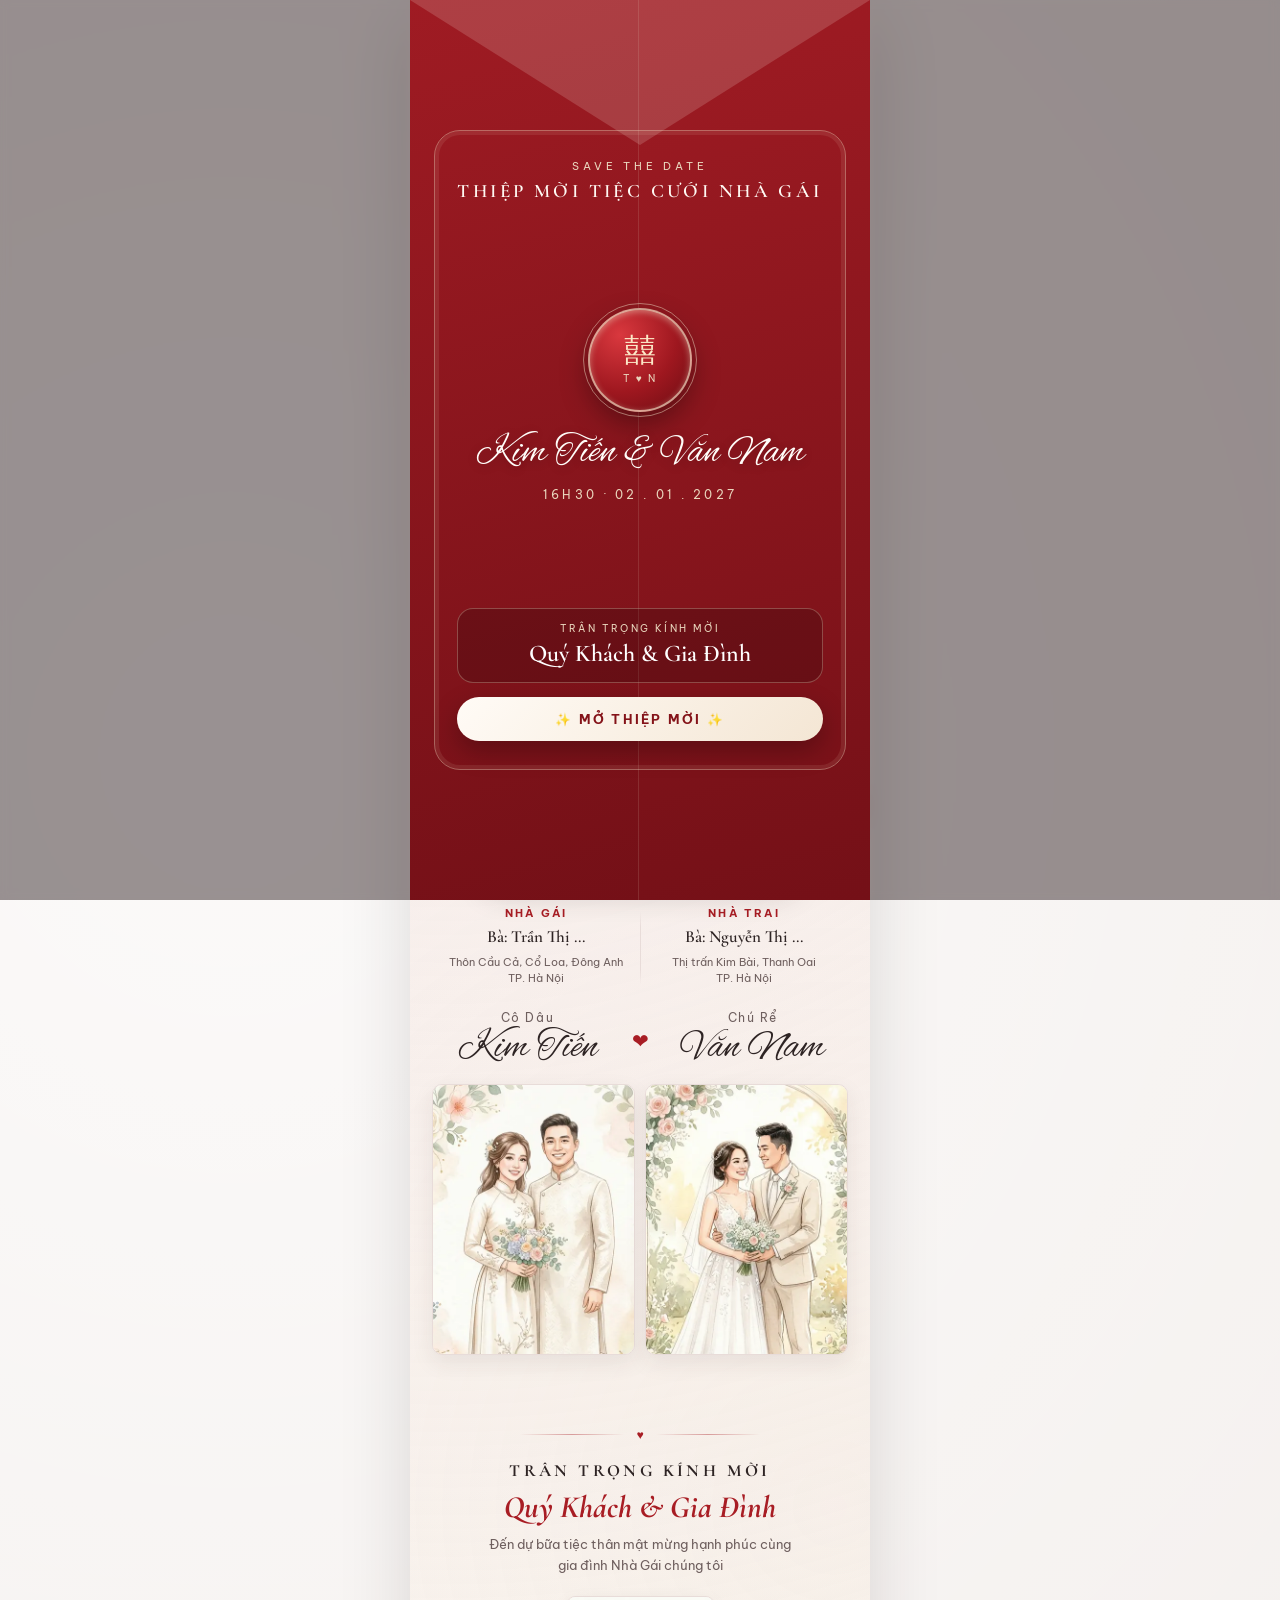
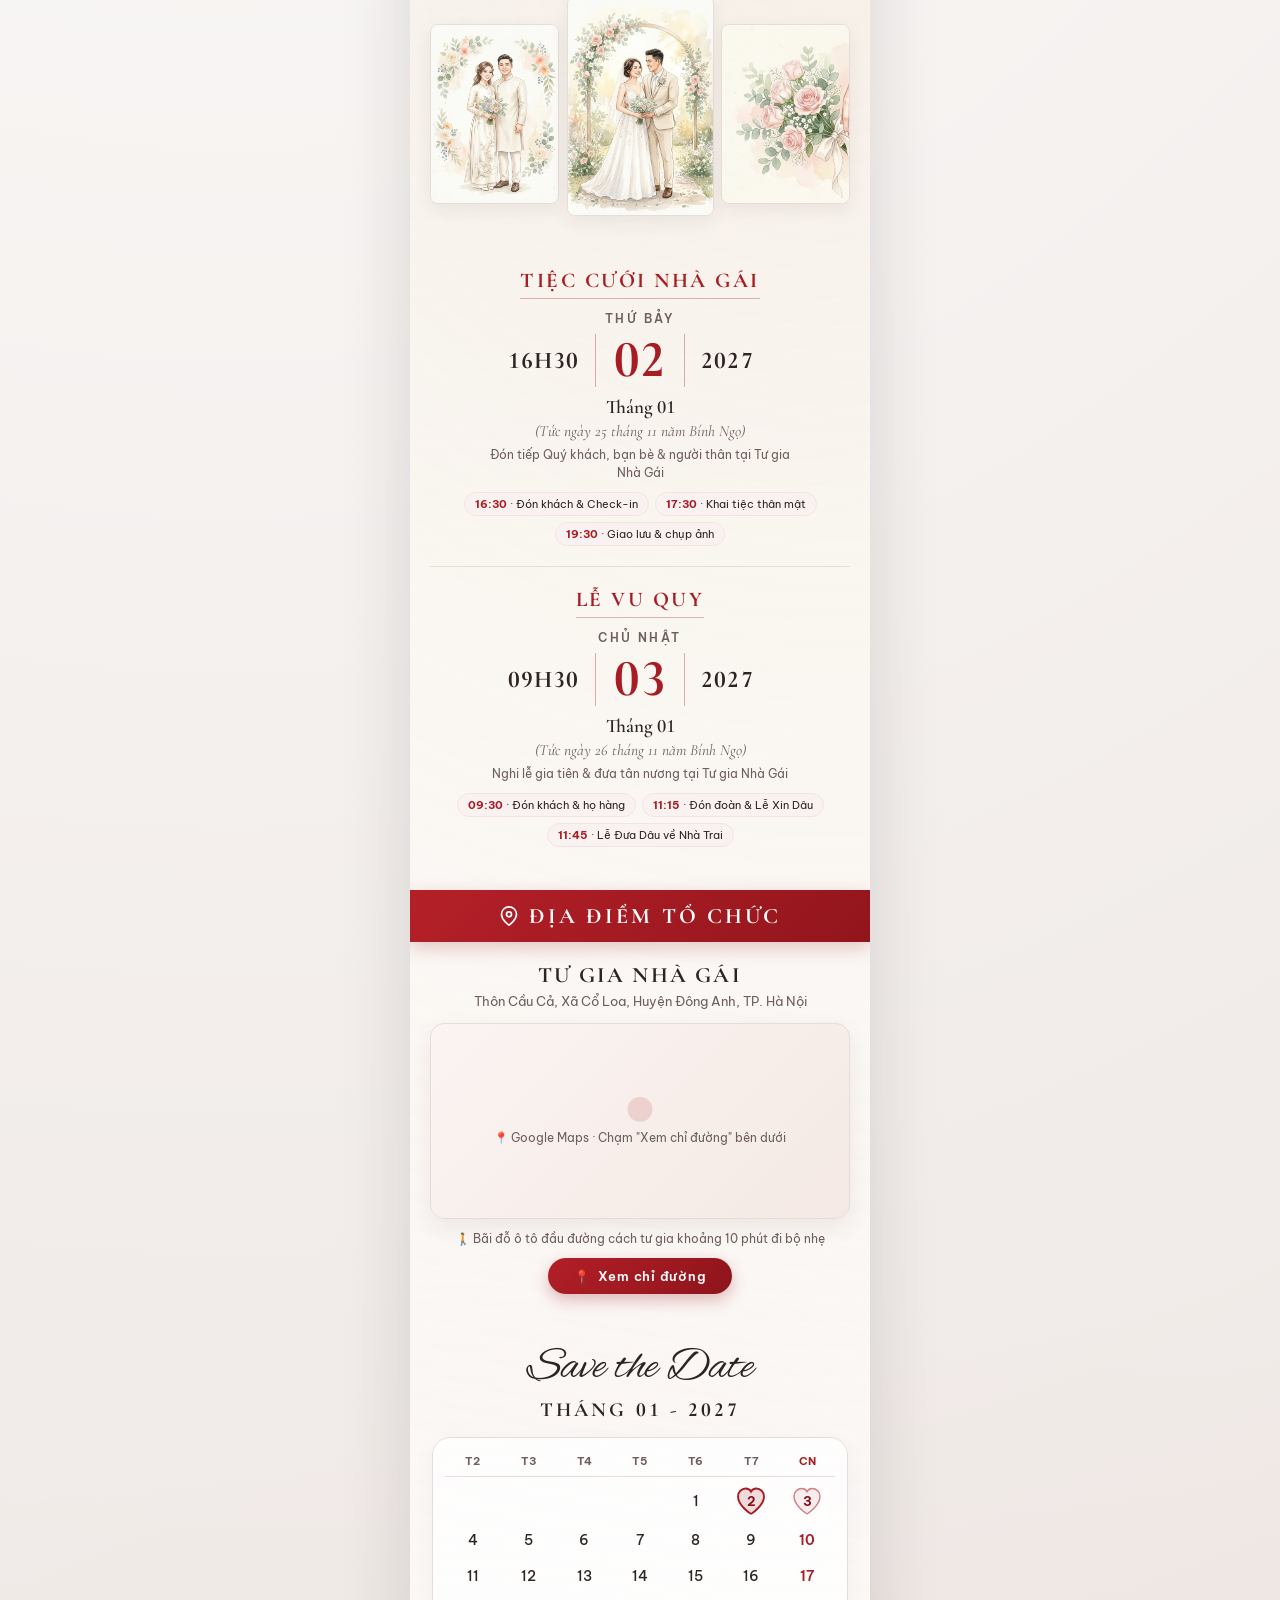
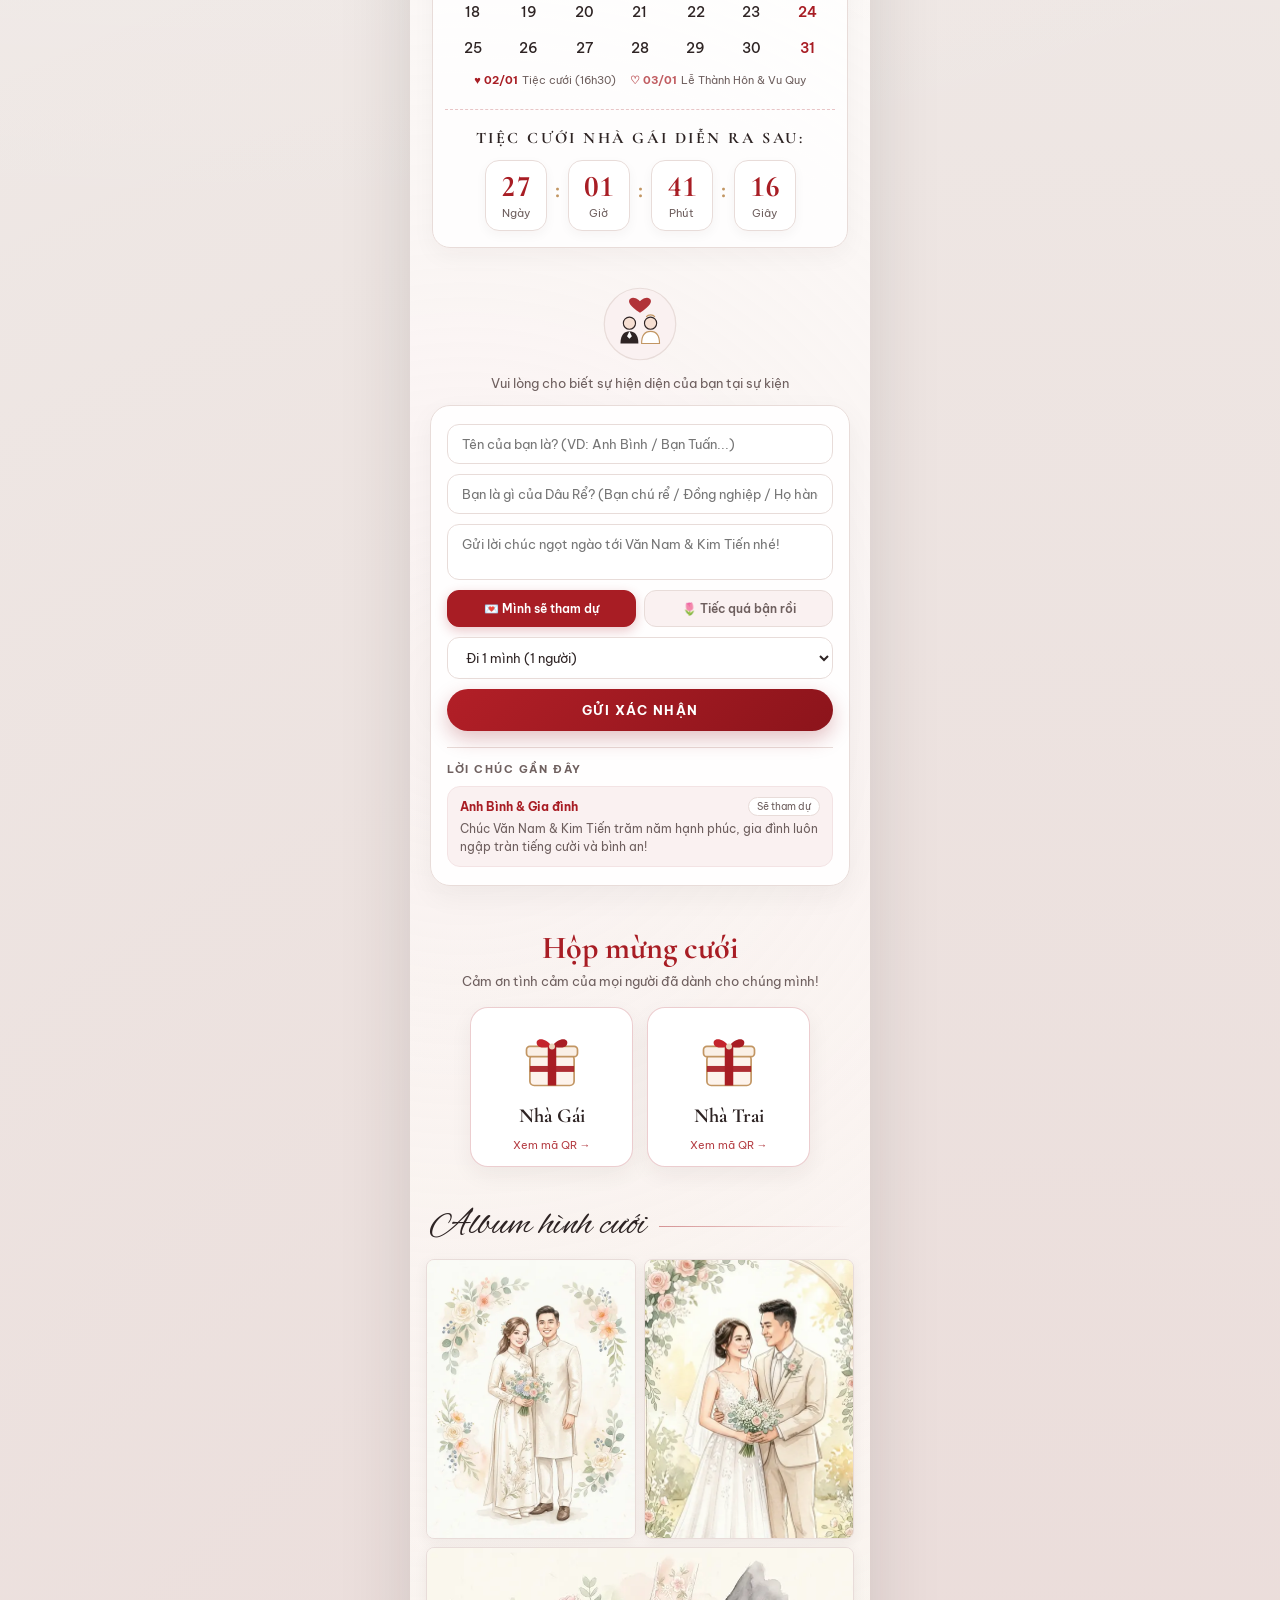
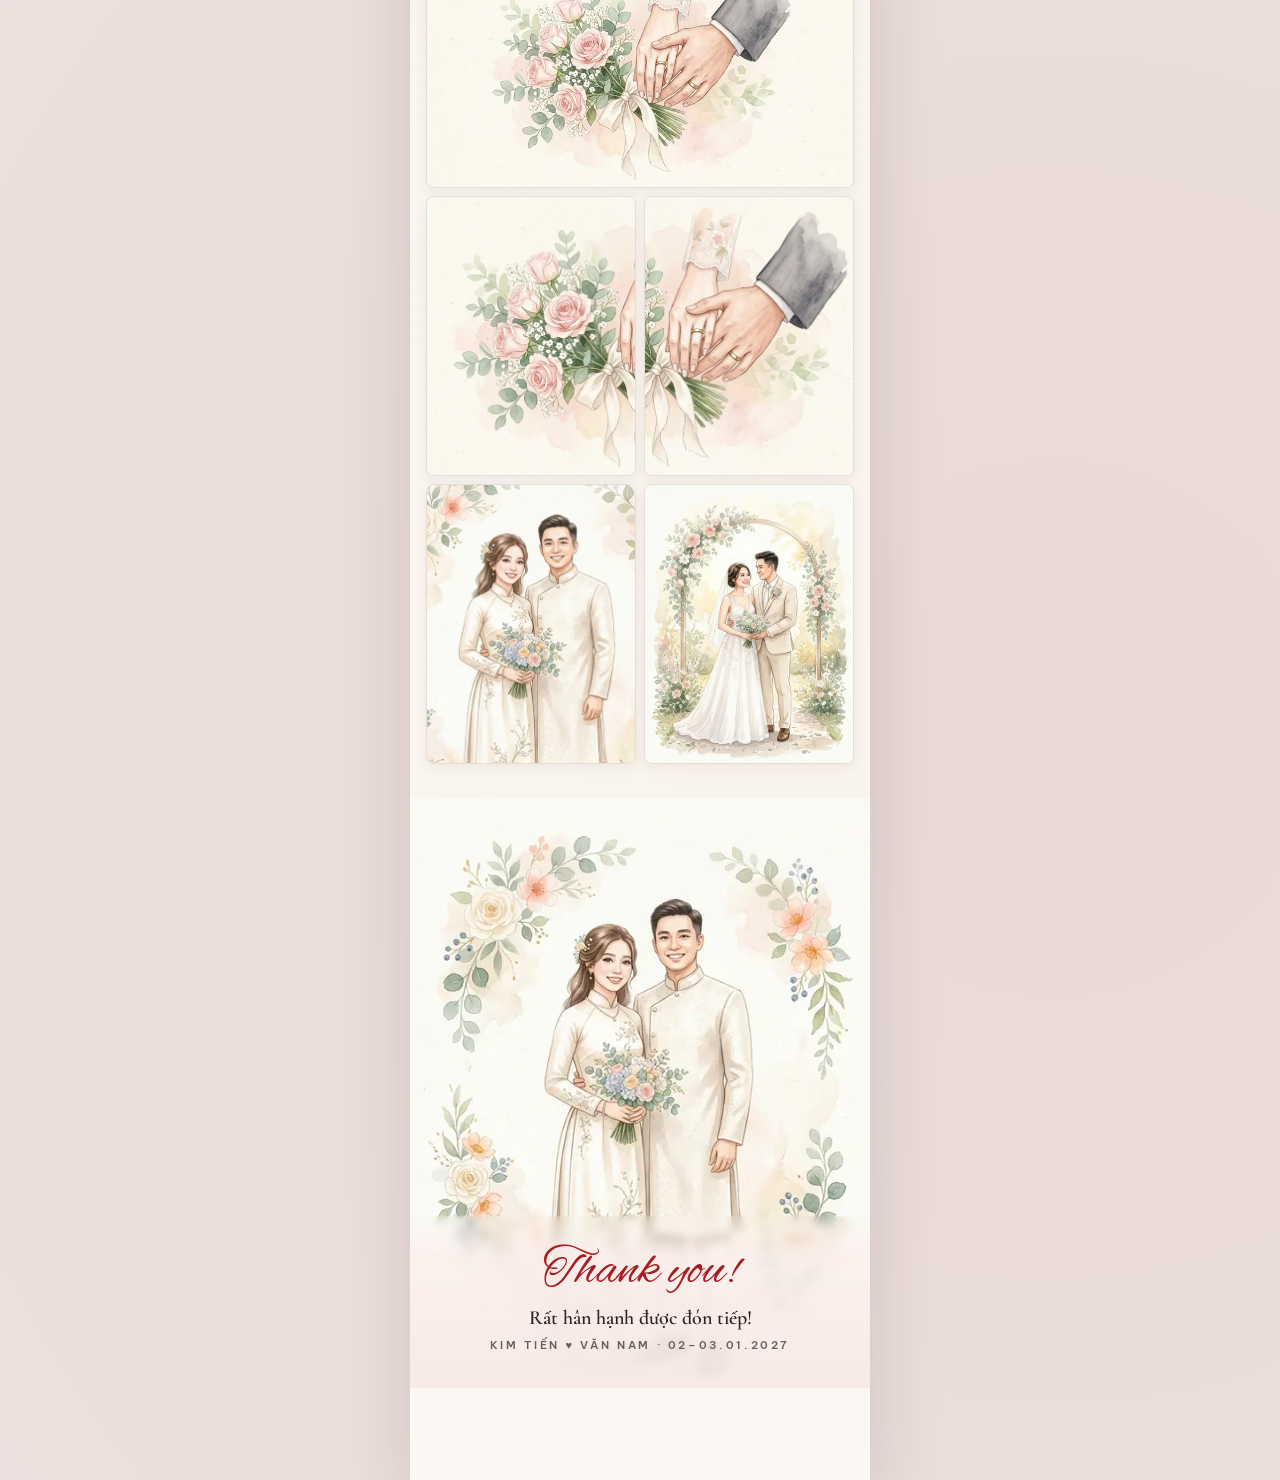
==== nha-gai/index.html @ acbd6edc "feat: redesign invitation per TikTok reference, add dedicated /nha-trai/ & /nha-gai/ links, auto ani" ====
<!DOCTYPE html>
<html lang="vi">
<head>
  <meta charset="UTF-8" />
  <meta name="viewport" content="width=device-width, initial-scale=1.0, viewport-fit=cover" />
  <title>Thiệp Mời Nhà Gái — Kim Tiến &amp; Văn Nam (16h30 · 02.01.2027)</title>
  <meta name="description" content="Trân trọng kính mời Quý khách tới dự Tiệc Cưới Nhà Gái lúc 16h30 Thứ Bảy ngày 02/01/2027 & Lễ Vu Quy ngày 03/01/2027 tại Thôn Cầu Cả, Cổ Loa, Đông Anh, TP. Hà Nội." />
  <meta name="theme-color" content="#A81D24" />
  <link rel="icon" type="image/svg+xml" href="data:image/svg+xml,%3Csvg xmlns='http://www.w3.org/2000/svg' viewBox='0 0 64 64'%3E%3Crect width='64' height='64' rx='16' fill='%23A81D24'/%3E%3Ctext x='32' y='44' text-anchor='middle' fill='%23FFF8EE' font-family='serif' font-size='34'%3E%E5%9B%8D%3C/text%3E%3C/svg%3E" />

  <!-- Open Graph / Zalo / Facebook Preview -->
  <meta property="og:type" content="website" />
  <meta property="og:title" content="Thiệp Mời Tiệc Cưới Nhà Gái — Kim Tiến & Văn Nam" />
  <meta property="og:description" content="Trân trọng kính mời Quý khách tới dự Tiệc Cưới Nhà Gái lúc 16h30 Thứ Bảy ngày 02/01/2027 & Lễ Vu Quy ngày 03/01/2027 tại Thôn Cầu Cả, Cổ Loa, Đông Anh, TP. Hà Nội." />
  <meta property="og:image" content="https://namkun96.github.io/thiep-cuoi-vannam-kimtien/og-cover.jpeg" />
  <meta property="og:image:width" content="1200" />
  <meta property="og:image:height" content="630" />
  <meta property="og:locale" content="vi_VN" />

  <!-- Luxury Vietnamese Google Fonts -->
  <link rel="preconnect" href="https://fonts.googleapis.com" />
  <link rel="preconnect" href="https://fonts.gstatic.com" crossorigin />
  <link href="https://fonts.googleapis.com/css2?family=Alex+Brush&family=Be+Vietnam+Pro:ital,wght@0,400;0,500;0,600;0,700;1,400&family=Cormorant+Garamond:ital,wght@0,500;0,600;0,700;1,400;1,500;1,600;1,700&display=swap" rel="stylesheet" />

  <link rel="stylesheet" href="../assets/style.css" />
</head>
<body data-mode="nha-gai" data-base="..">

  <!-- ===== 0. LUXURY CRIMSON SILK CURTAIN ENVELOPE ===== -->
  <div id="envelopeOverlay" class="env-overlay">
    <div class="env-card">
      <div class="env-door left" aria-hidden="true"></div>
      <div class="env-door right" aria-hidden="true"></div>
      <svg class="env-flap" viewBox="0 0 400 155" preserveAspectRatio="none" aria-hidden="true">
        <path d="M0 0 L200 145 L400 0 Z" fill="#FFF8EE" />
      </svg>

      <div class="env-inner">
        <div>
          <p class="env-kicker">Save The Date</p>
          <p id="envTitle" class="env-title">Thiệp Mời Tiệc Cưới Nhà Gái</p>
        </div>

        <div>
          <button id="btnWaxSeal" type="button" class="wax-seal" aria-label="Chạm dấu sáp để mở thiệp">
            <span class="wax-hy">囍</span>
            <span id="envMonogram" class="wax-mono">N ♥ T</span>
          </button>
          <h2 id="envCoupleNames" class="env-names">Văn Nam &amp; Kim Tiến</h2>
          <p id="envDateStr" class="env-date">02 – 03 . 01 . 2027</p>
        </div>

        <div style="width:100%;">
          <div class="env-guest-box">
            <p class="env-guest-label">Trân trọng kính mời</p>
            <p id="envGuestName" class="env-guest-name">Quý Khách &amp; Gia Đình</p>
          </div>
          <button id="btnOpenEnv" type="button" class="env-open-btn">✨ Mở Thiệp Mời ✨</button>
        </div>
      </div>
    </div>
  </div>

  <!-- ===== CONTINUOUS FALLING HEARTS OVERLAY ===== -->
  <div id="heartsLayer" class="hearts-layer" aria-hidden="true"></div>

  <!-- ===== MAIN EDITORIAL INVITATION SHELL ===== -->
  <main class="shell">
    <div class="content">

      <!-- 1. HERO: STAGGERED CALLIGRAPHY NAMES + 3-PANEL TRIPTYCH PORTRAIT -->
      <section class="hero">
        <p class="hero-kicker">Save The Date</p>

        <div class="hero-stagger-names">
          <h1 id="heroFirstName" class="hero-name-first">Văn Nam</h1>
          <span class="hero-amp" aria-hidden="true">&amp;</span>
          <p id="heroSecondName" class="hero-name-second">Kim Tiến</p>
        </div>

        <div id="heroTriptych" class="hero-triptych" role="button" tabindex="0" aria-label="Xem phóng to ảnh cưới bìa">
          <div class="triptych-col col-left">
            <img class="trip-img" src="../images/hero-arch.webp" alt="Ảnh cưới Văn Nam và Kim Tiến" />
          </div>
          <div class="triptych-col col-center">
            <img class="trip-img" src="../images/hero-arch.webp" alt="Ảnh cưới Văn Nam và Kim Tiến" />
          </div>
          <div class="triptych-col col-right">
            <img class="trip-img" src="../images/hero-arch.webp" alt="Ảnh cưới Văn Nam và Kim Tiến" />
          </div>
        </div>

        <div id="heroMetaStrip" class="hero-meta-strip">
          T7 · <strong>02.01</strong> &nbsp;•&nbsp; CN · <strong>03.01.2027</strong>
        </div>
      </section>

      <!-- 2. QUOTE, TWO FAMILIES & GROOM / BRIDE PORTRAIT DUO -->
      <section class="section-pad">
        <p class="poem-quote reveal">
          “Hôn nhân là chuyện cả đời,<br/>Yêu người vừa ý, cưới người mình thương...”
        </p>

        <div class="heart-divider reveal" aria-hidden="true"><span>♥</span></div>

        <h2 id="announceHeading" class="announce-heading reveal">
          Trân Trọng Thông Báo Lễ Thành Hôn &amp; Lễ Vu Quy
        </h2>

        <div class="families-two-col">
          <div class="fam-side reveal from-left">
            <p id="famLeftRole" class="fam-role">Nhà Trai</p>
            <p id="famLeftParent" class="fam-parent-line">Bà: Nguyễn Thị ...</p>
            <p id="famLeftHome" class="fam-home">Thị trấn Kim Bài, Thanh Oai<br/>TP. Hà Nội</p>
          </div>
          <div class="fam-side reveal from-right">
            <p id="famRightRole" class="fam-role">Nhà Gái</p>
            <p id="famRightParent" class="fam-parent-line">Bà: Trần Thị ...</p>
            <p id="famRightHome" class="fam-home">Thôn Cầu Cả, Cổ Loa, Đông Anh<br/>TP. Hà Nội</p>
          </div>
        </div>

        <div class="couple-titles-row reveal">
          <div>
            <p id="duoLeftRole" class="couple-role-small">Chú Rể</p>
            <p id="duoLeftName" class="couple-script-name">Văn Nam</p>
          </div>
          <div class="couple-mid-heart" aria-hidden="true">❤</div>
          <div>
            <p id="duoRightRole" class="couple-role-small">Cô Dâu</p>
            <p id="duoRightName" class="couple-script-name">Kim Tiến</p>
          </div>
        </div>

        <div class="duo-photos">
          <div id="duoLeftFrame" class="duo-frame reveal from-left">
            <img id="duoLeftImg" src="../images/arch-closeup.webp" alt="Chú Rể Văn Nam" />
          </div>
          <div id="duoRightFrame" class="duo-frame reveal from-right">
            <img id="duoRightImg" src="../images/aodai-closeup.webp" alt="Cô Dâu Kim Tiến" />
          </div>
        </div>
      </section>

      <!-- 3. TRÂN TRỌNG KÍNH MỜI + 3-PHOTO STAGGERED ROW -->
      <section class="invite-card-section">
        <div class="heart-divider reveal" aria-hidden="true"><span>♥</span></div>
        <p class="invite-kicker reveal">Trân Trọng Kính Mời</p>
        <p id="guestNameHero" class="guest-name-hero reveal">Quý Khách &amp; Gia Đình</p>
        <p id="inviteSubtext" class="invite-subtext reveal">
          Đến dự bữa tiệc thân mật mừng hạnh phúc cùng hai gia đình chúng tôi
        </p>

        <div id="threeStrip" class="three-strip">
          <div class="strip-tile side reveal from-left" style="--d:40ms;">
            <img id="stripImg1" src="../images/aodai-full.webp" alt="Khoảnh khắc cưới 1" />
          </div>
          <div class="strip-tile mid reveal zoom-in" style="--d:120ms;">
            <img id="stripImg2" src="../images/hero-arch.webp" alt="Khoảnh khắc cưới 2" />
          </div>
          <div class="strip-tile side reveal from-right" style="--d:200ms;">
            <img id="stripImg3" src="../images/bouquet.webp" alt="Khoảnh khắc cưới 3" />
          </div>
        </div>
      </section>

      <!-- 4. EVENT SCHEDULE TRIAD BLOCKS (TIỆC CƯỚI & LỄ CHÍNH) -->
      <section id="secEvents" class="events-section">
        <div id="eventsList"></div>
      </section>

      <!-- 5. ĐỊA ĐIỂM TỔ CHỨC + EMBEDDED GOOGLE MAPS -->
      <section id="secLocation" class="location-section">
        <div class="crimson-ribbon reveal">
          <svg viewBox="0 0 24 24" fill="none" stroke="currentColor" stroke-width="2" stroke-linecap="round" stroke-linejoin="round" aria-hidden="true">
            <path d="M21 10c0 7-9 13-9 13s-9-6-9-13a9 9 0 0 1 18 0z"></path>
            <circle cx="12" cy="10" r="3"></circle>
          </svg>
          <h2>Địa Điểm Tổ Chức</h2>
        </div>

        <div id="venueList" class="venue-list"></div>
      </section>

      <!-- 6. SAVE THE DATE CALENDAR + COUNTDOWN -->
      <section class="calendar-section">
        <div class="reveal">
          <p class="save-script">Save the Date</p>
          <p class="cal-month-title">THÁNG 01 - 2027</p>
        </div>

        <div class="cal-board reveal zoom-in">
          <div class="cal-grid">
            <div class="cal-dow">T2</div>
            <div class="cal-dow">T3</div>
            <div class="cal-dow">T4</div>
            <div class="cal-dow">T5</div>
            <div class="cal-dow">T6</div>
            <div class="cal-dow">T7</div>
            <div class="cal-dow sun">CN</div>
          </div>
          <div id="calendarDays" class="cal-grid"></div>
          <div class="cal-legend">
            <span><strong class="crimson">♥ 02/01</strong> Tiệc cưới (16h30)</span>
            <span><strong style="color:rgba(168,29,36,0.72);">♡ 03/01</strong> Lễ Thành Hôn &amp; Vu Quy</span>
          </div>

          <div class="countdown-wrap">
            <p id="countdownLabel" class="countdown-label">Tiệc cưới sẽ diễn ra sau:</p>
            <div class="countdown-row">
              <div class="cd-item"><div id="cdDays" class="cd-num">00</div><div class="cd-unit">Ngày</div></div>
              <span class="cd-sep" aria-hidden="true">:</span>
              <div class="cd-item"><div id="cdHours" class="cd-num">00</div><div class="cd-unit">Giờ</div></div>
              <span class="cd-sep" aria-hidden="true">:</span>
              <div class="cd-item"><div id="cdMins" class="cd-num">00</div><div class="cd-unit">Phút</div></div>
              <span class="cd-sep" aria-hidden="true">:</span>
              <div class="cd-item"><div id="cdSecs" class="cd-num">00</div><div class="cd-unit">Giây</div></div>
            </div>
          </div>
        </div>
      </section>

      <!-- 7. RSVP & GUESTBOOK -->
      <section id="secRsvp" class="rsvp-section">
        <!-- Minimalist Romantic Couple Emblem SVG -->
        <svg class="couple-emblem reveal" viewBox="0 0 96 96" fill="none" aria-hidden="true">
          <circle cx="48" cy="48" r="44" fill="#FAF1F1" stroke="#E8DCD9" stroke-width="1.5"/>
          <path d="M48 20 C48 20 55 13 60 17 C64 20 60 27 48 34 C36 27 32 20 36 17 C41 13 48 20 48 20 Z" fill="#A81D24" opacity="0.9"/>
          <circle cx="35" cy="47" r="7.5" fill="#F6DFD2" stroke="#2E2424" stroke-width="1.4"/>
          <circle cx="61" cy="47" r="7.5" fill="#F6DFD2" stroke="#2E2424" stroke-width="1.4"/>
          <path d="M24 72 C24 61 29 57 35 57 C41 57 46 61 46 72" fill="#2E2424"/>
          <path d="M35 57 L32 63 L35 66 L38 63 Z" fill="#FFF"/>
          <path d="M50 72 C50 61 55 57 61 57 C67 57 72 61 72 72 Z" fill="#FFFFFF" stroke="#C29663" stroke-width="1.4"/>
          <path d="M56 39 C58 36 64 36 66 39" stroke="#C29663" stroke-width="1.4" stroke-linecap="round"/>
        </svg>

        <p class="rsvp-lead reveal">Vui lòng cho biết sự hiện diện của bạn tại sự kiện</p>

        <div class="rsvp-card reveal">
          <form id="rsvpForm" class="rsvp-form">
            <input id="rsvpName" type="text" required class="field" placeholder="Tên của bạn là? (VD: Anh Bình / Bạn Tuấn...)" />
            <input id="rsvpRelation" type="text" class="field" placeholder="Bạn là gì của Dâu Rể? (Bạn chú rể / Đồng nghiệp / Họ hàng...)" />
            <textarea id="rsvpWish" rows="2" class="field" style="resize:none;" placeholder="Gửi lời chúc ngọt ngào tới Văn Nam &amp; Kim Tiến nhé!"></textarea>

            <div class="att-grid">
              <button type="button" data-att="Sẽ tham dự" class="att-btn active">💌 Mình sẽ tham dự</button>
              <button type="button" data-att="Rất tiếc bận" class="att-btn">🌷 Tiếc quá bận rồi</button>
            </div>

            <select id="rsvpCount" class="field" aria-label="Số người tham dự">
              <option value="1 người">Đi 1 mình (1 người)</option>
              <option value="2 người">Đi cùng người thương (2 người)</option>
              <option value="3-4 người">Đi cùng gia đình (3–4 người)</option>
            </select>

            <button id="rsvpSubmitBtn" type="submit" class="btn-submit-rsvp">Gửi Xác Nhận</button>
          </form>

          <div class="wishes-box">
            <p class="wishes-heading">Lời chúc gần đây</p>
            <div id="wishesList" class="wishes-list">
              <div class="wish-item">
                <div class="wish-top">
                  <span class="wish-author">Anh Bình &amp; Gia đình</span>
                  <span class="wish-badge">Sẽ tham dự</span>
                </div>
                <p class="wish-msg">Chúc Văn Nam &amp; Kim Tiến trăm năm hạnh phúc, gia đình luôn ngập tràn tiếng cười và bình an!</p>
              </div>
            </div>
          </div>
        </div>
      </section>

      <!-- 8. HỘP MỪNG CƯỚI (2 ANIMATED GIFT BOXES) -->
      <section class="gift-section">
        <div class="reveal">
          <h2 class="gift-title">Hộp mừng cưới</h2>
          <p class="gift-sub">Cảm ơn tình cảm của mọi người đã dành cho chúng mình!</p>
        </div>

        <div id="giftPair" class="gift-pair">
          <button id="giftCardGroom" type="button" class="gift-box-card btn-open-gift reveal from-left" data-qr-open="groom">
            <svg class="gift-svg" viewBox="0 0 80 80" fill="none" aria-hidden="true">
              <rect x="14" y="34" width="52" height="36" rx="5" fill="#FDF3EC" stroke="#C29663" stroke-width="2"/>
              <rect x="10" y="24" width="60" height="12" rx="4" fill="#FAF0E6" stroke="#C29663" stroke-width="2"/>
              <rect x="35" y="24" width="10" height="46" fill="#A81D24"/>
              <rect x="14" y="47" width="52" height="7" fill="#A81D24" opacity="0.92"/>
              <path d="M40 24 C32 12 18 14 23 23 C26 27 35 25 40 24 Z" fill="#C4252D"/>
              <path d="M40 24 C48 12 62 14 57 23 C54 27 45 25 40 24 Z" fill="#A81D24"/>
              <circle cx="40" cy="24" r="3.5" fill="#E9D6BD"/>
            </svg>
            <span class="gift-card-label">Nhà Trai</span>
            <span class="gift-card-hint">Xem mã QR →</span>
          </button>

          <button id="giftCardBride" type="button" class="gift-box-card btn-open-gift reveal from-right" data-qr-open="bride">
            <svg class="gift-svg" viewBox="0 0 80 80" fill="none" aria-hidden="true">
              <rect x="14" y="34" width="52" height="36" rx="5" fill="#FDF3EC" stroke="#C29663" stroke-width="2"/>
              <rect x="10" y="24" width="60" height="12" rx="4" fill="#FAF0E6" stroke="#C29663" stroke-width="2"/>
              <rect x="35" y="24" width="10" height="46" fill="#A81D24"/>
              <rect x="14" y="47" width="52" height="7" fill="#A81D24" opacity="0.92"/>
              <path d="M40 24 C32 12 18 14 23 23 C26 27 35 25 40 24 Z" fill="#C4252D"/>
              <path d="M40 24 C48 12 62 14 57 23 C54 27 45 25 40 24 Z" fill="#A81D24"/>
              <circle cx="40" cy="24" r="3.5" fill="#E9D6BD"/>
            </svg>
            <span class="gift-card-label">Nhà Gái</span>
            <span class="gift-card-hint">Xem mã QR →</span>
          </button>
        </div>
      </section>

      <!-- 9. ALBUM HÌNH CƯỚI (EDITORIAL COLLAGE) -->
      <section id="secAlbum" class="album-section">
        <div class="album-title-row reveal">
          <h2 class="album-script">Album hình cưới</h2>
          <span class="album-line" aria-hidden="true"></span>
        </div>

        <div class="album-editorial">
          <div class="album-pair">
            <div class="album-tile tall reveal from-left" data-album-idx="0">
              <img src="../images/aodai-full.webp" alt="Ảnh cưới 1" loading="lazy" />
            </div>
            <div class="album-tile tall reveal from-right" data-album-idx="1">
              <img src="../images/arch-closeup.webp" alt="Ảnh cưới 2" loading="lazy" />
            </div>
          </div>

          <div class="album-tile wide reveal zoom-in" data-album-idx="2">
            <img src="../images/banner-rings.webp" alt="Ảnh cưới 3" loading="lazy" />
          </div>

          <div class="album-pair">
            <div class="album-tile tall reveal from-left" data-album-idx="3">
              <img src="../images/bouquet.webp" alt="Ảnh cưới 4" loading="lazy" />
            </div>
            <div class="album-tile tall reveal from-right" data-album-idx="4">
              <img src="../images/hands-rings.webp" alt="Ảnh cưới 5" loading="lazy" />
            </div>
          </div>

          <div class="album-pair">
            <div class="album-tile tall reveal from-left" data-album-idx="5">
              <img src="../images/aodai-closeup.webp" alt="Ảnh cưới 6" loading="lazy" />
            </div>
            <div class="album-tile tall reveal from-right" data-album-idx="6">
              <img src="../images/hero-arch.webp" alt="Ảnh cưới 7" loading="lazy" />
            </div>
          </div>
        </div>
      </section>

      <!-- 10. FULL-BLEED PHOTO FOOTER WITH TRANSLUCENT "Thank you!" BAND -->
      <footer class="footer-hero reveal zoom-in">
        <img id="footerHeroImg" class="footer-hero-img" src="../images/aodai-full.webp" alt="Văn Nam &amp; Kim Tiến" loading="lazy" />
        <div class="footer-veil">
          <p class="footer-thanks">Thank you!</p>
          <p class="footer-sub">Rất hân hạnh được đón tiếp!</p>
          <p id="footerMono" class="footer-mono">VĂN NAM ♥ KIM TIẾN · 02–03.01.2027</p>
        </div>
      </footer>

    </div>
  </main>

  <!-- STICKY FLOATING QUICK BAR -->
  <div class="float-bar">
    <a id="floatMapLink" href="#" target="_blank" rel="noopener noreferrer" class="float-btn soft">
      <span>📍</span><span>Bản đồ</span>
    </a>
    <button type="button" class="float-btn solid btn-open-gift" data-qr-open="both">
      <span>🎁</span><span>Quà mừng</span>
    </button>
    <button id="floatRsvpBtn" type="button" class="float-btn soft">
      <span>💌</span><span>Xác nhận</span>
    </button>
  </div>

  <!-- BACKGROUND WEDDING MUSIC ("BEAUTIFUL IN WHITE") & SPINNING DISC -->
  <audio id="bgMusic" src="../music/beautiful-in-white.mp3" loop preload="auto" playsinline></audio>
  <button id="musicToggleBtn" type="button" class="music-fab" aria-label="Bật nhạc nền Beautiful in White" aria-pressed="false" title="Bật / Tắt nhạc nền Beautiful in White">
    <span class="music-disc" aria-hidden="true"></span>
    <span class="music-note n1" aria-hidden="true">♪</span>
    <span class="music-note n2" aria-hidden="true">♫</span>
    <svg class="music-icon" viewBox="0 0 24 24" fill="none" stroke="currentColor" stroke-width="2" stroke-linecap="round" stroke-linejoin="round" aria-hidden="true">
      <path d="M9 18V5l12-2v13"></path>
      <circle cx="6" cy="18" r="3" fill="currentColor"></circle>
      <circle cx="18" cy="16" r="3" fill="currentColor"></circle>
    </svg>
    <span class="music-slash" aria-hidden="true"></span>
  </button>

  <!-- ===== GIFT QR CODE MODAL ===== -->
  <div id="giftQrModal" class="modal-backdrop hidden">
    <div class="modal-box">
      <div class="modal-head">
        <div>
          <p class="modal-kicker">Hộp Mừng Cưới</p>
          <h3 class="modal-title">Mã QR Chú Rể &amp; Cô Dâu</h3>
        </div>
        <button id="btnCloseGift" type="button" class="close-circle" aria-label="Đóng">✕</button>
      </div>

      <div class="qr-tabs">
        <button type="button" data-qr-tab="both" class="qr-tab active">Cả hai</button>
        <button type="button" data-qr-tab="groom" class="qr-tab">🤵 Nhà Trai</button>
        <button type="button" data-qr-tab="bride" class="qr-tab">👰 Nhà Gái</button>
      </div>

      <div id="qrGrid" class="qr-grid two-cols">
        <div id="groomQrCard" class="qr-card">
          <span class="qr-role-tag">Mừng Chú Rể</span>
          <strong id="modalGroomName" class="qr-person">Văn Nam</strong>
          <div class="qr-frame">
            <svg id="groomQrSvg" style="width:100%; height:100%;" viewBox="0 0 120 120" fill="none">
              <rect width="120" height="120" fill="#FFF"/>
              <rect x="8" y="8" width="28" height="28" rx="3" stroke="#222" stroke-width="4"/><rect x="16" y="16" width="12" height="12" rx="1" fill="#222"/>
              <rect x="84" y="8" width="28" height="28" rx="3" stroke="#222" stroke-width="4"/><rect x="92" y="16" width="12" height="12" rx="1" fill="#222"/>
              <rect x="8" y="84" width="28" height="28" rx="3" stroke="#222" stroke-width="4"/><rect x="16" y="92" width="12" height="12" rx="1" fill="#222"/>
              <path fill="#222" d="M44 10h6v6h-6zM56 10h6v12h-6zM68 10h8v6h-8zM44 22h6v6h-6zM68 22h6v6h-6zM50 30h12v6H50zM10 44h12v6H10zM28 44h6v12h-6zM44 44h6v6h-6zM74 44h6v6h-6zM86 44h12v6H86zM104 44h6v12h-6zM16 56h6v6h-6zM44 68h6v6h-6zM74 56h12v6H74zM92 56h6v12h-6zM10 68h18v6H10zM34 68h6v6h-6zM56 74h12v6H56zM74 74h6v12h-6zM86 74h12v6H86zM104 74h6v6h-6zM44 86h6v12h-6zM56 86h6v6h-6zM68 92h12v6H68zM86 86h6v18h-6zM98 86h12v6H98zM56 102h18v8H56zM98 98h12v12H98zM44 104h6v6h-6z"/>
              <rect x="47" y="47" width="26" height="26" rx="6" fill="#FFF" stroke="#A81D24" stroke-width="1.5"/>
              <text x="60" y="64" text-anchor="middle" fill="#A81D24" font-family="Georgia, serif" font-size="13" font-weight="700">囍</text>
            </svg>
            <img id="groomQrImg" alt="QR Chú Rể" class="hidden" style="width:100%; height:100%; object-fit:contain;" />
          </div>
          <div>
            <p id="modalGroomBank" class="qr-bank">Vietcombank — CN Hà Nội</p>
            <p id="modalGroomAcc" class="qr-acc">0011 0045 67890</p>
            <p id="modalGroomOwner" class="qr-owner">NGUYEN VAN NAM</p>
          </div>
          <div class="qr-actions">
            <button id="btnCopyGroom" type="button" class="qr-mini-btn">📋 Copy STK</button>
            <button id="btnDlGroom" type="button" class="qr-mini-btn">⬇️ Lưu QR</button>
          </div>
        </div>

        <div id="brideQrCard" class="qr-card">
          <span class="qr-role-tag">Mừng Cô Dâu</span>
          <strong id="modalBrideName" class="qr-person">Kim Tiến</strong>
          <div class="qr-frame">
            <svg id="brideQrSvg" style="width:100%; height:100%;" viewBox="0 0 120 120" fill="none">
              <rect width="120" height="120" fill="#FFF"/>
              <rect x="8" y="8" width="28" height="28" rx="3" stroke="#222" stroke-width="4"/><rect x="16" y="16" width="12" height="12" rx="1" fill="#222"/>
              <rect x="84" y="8" width="28" height="28" rx="3" stroke="#222" stroke-width="4"/><rect x="92" y="16" width="12" height="12" rx="1" fill="#222"/>
              <rect x="8" y="84" width="28" height="28" rx="3" stroke="#222" stroke-width="4"/><rect x="16" y="92" width="12" height="12" rx="1" fill="#222"/>
              <path fill="#222" d="M44 10h12v6H44zM62 10h6v12h-6zM74 16h6v6h-6zM44 22h6v12h-6zM56 28h12v6H56zM10 44h6v12h-6zM22 44h12v6H22zM74 44h12v6H74zM92 44h6v6h-6zM104 44h6v18h-6zM22 56h12v6H22zM74 56h6v12h-6zM86 62h12v6H86zM10 68h12v6H10zM28 68h12v6H28zM44 74h6v6h-6zM56 74h12v6H56zM80 74h18v6H80zM104 74h6v12h-6zM44 86h12v6H44zM62 86h6v12h-6zM74 86h6v6h-6zM86 86h12v12H86zM44 98h6v12h-6zM56 104h18v6H56zM80 104h6v6h-6zM98 98h12v12H98z"/>
              <rect x="47" y="47" width="26" height="26" rx="6" fill="#FFF" stroke="#A81D24" stroke-width="1.5"/>
              <text x="60" y="64" text-anchor="middle" fill="#A81D24" font-family="Georgia, serif" font-size="13" font-weight="700">♥</text>
            </svg>
            <img id="brideQrImg" alt="QR Cô Dâu" class="hidden" style="width:100%; height:100%; object-fit:contain;" />
          </div>
          <div>
            <p id="modalBrideBank" class="qr-bank">Techcombank — CN Đông Anh</p>
            <p id="modalBrideAcc" class="qr-acc">1903 8899 12345</p>
            <p id="modalBrideOwner" class="qr-owner">KIM TIEN</p>
          </div>
          <div class="qr-actions">
            <button id="btnCopyBride" type="button" class="qr-mini-btn">📋 Copy STK</button>
            <button id="btnDlBride" type="button" class="qr-mini-btn">⬇️ Lưu QR</button>
          </div>
        </div>
      </div>

      <div class="modal-foot">Chân thành cảm ơn tấm lòng &amp; lời chúc phúc của Quý khách! ❤️</div>
    </div>
  </div>

  <!-- ===== PHOTO LIGHTBOX ===== -->
  <div id="photoLightbox" class="lightbox hidden">
    <button id="btnCloseLb" type="button" class="lb-close" aria-label="Đóng">✕</button>
    <div class="lb-stage">
      <button id="btnLbPrev" type="button" class="lb-nav prev" aria-label="Ảnh trước">‹</button>
      <img id="lightboxImg" class="lb-img" alt="Ảnh cưới phóng to" />
      <button id="btnLbNext" type="button" class="lb-nav next" aria-label="Ảnh sau">›</button>
    </div>
    <p id="lbCounter" class="lb-counter">1 / 7</p>
  </div>

  <!-- TOAST -->
  <div id="toast" class="toast hidden"></div>

  <script src="../assets/app.js"></script>
</body>
</html>
---- assets/style.css ----
/* ==========================================================================
   THIỆP CƯỚI VĂN NAM & KIM TIẾN — EDITORIAL IVORY & CRIMSON DESIGN SYSTEM
   Inspired by modern Vietnamese dual-family digital wedding invitations
   Fonts: Alex Brush (Calligraphy) · Cormorant Garamond (Serif) · Be Vietnam Pro (Sans)
   ========================================================================== */

:root {
  --bg-outer: #EFE9E6;
  --paper: #FDFBF9;
  --surface: #FFFFFF;
  --blush: #FAF1F1;
  --blush-2: #F3E3E4;
  --crimson: #A81D24;
  --crimson-deep: #841319;
  --crimson-soft: rgba(168, 29, 36, 0.12);
  --gold: #C29663;
  --gold-soft: #E9D6BD;
  --ink: #2E2424;
  --muted: #6E5F5E;
  --line: #E8DCD9;
  --script: 'Alex Brush', 'Brush Script MT', cursive;
  --serif: 'Cormorant Garamond', 'Palatino Linotype', 'Book Antiqua', Georgia, serif;
  --sans: 'Be Vietnam Pro', -apple-system, BlinkMacSystemFont, 'Segoe UI', Roboto, sans-serif;
}

*, *::before, *::after { box-sizing: border-box; }
html { scroll-behavior: smooth; }

body {
  margin: 0;
  padding: 0;
  font-family: var(--sans);
  color: var(--ink);
  background: var(--bg-outer);
  background-image:
    radial-gradient(circle at 18% 12%, rgba(255, 255, 255, 0.78) 0%, transparent 48%),
    radial-gradient(circle at 82% 88%, rgba(168, 29, 36, 0.08) 0%, transparent 48%);
  min-height: 100vh;
  display: flex;
  justify-content: center;
  -webkit-font-smoothing: antialiased;
  overflow-x: hidden;
}

img { display: block; max-width: 100%; }
button, input, select, textarea { font-family: inherit; }
a { text-decoration: none; color: inherit; }
.hidden { display: none !important; }

/* ===== MAIN MOBILE-FIRST EDITORIAL SHELL ===== */
.shell {
  width: 100%;
  max-width: 460px;
  min-height: 100vh;
  background-color: var(--paper);
  background-image:
    radial-gradient(circle at 8% 4%, rgba(243, 227, 228, 0.55) 0%, transparent 32%),
    radial-gradient(circle at 92% 24%, rgba(233, 214, 189, 0.25) 0%, transparent 36%),
    radial-gradient(circle at 12% 62%, rgba(243, 227, 228, 0.35) 0%, transparent 34%),
    radial-gradient(circle at 88% 86%, rgba(233, 214, 189, 0.22) 0%, transparent 32%);
  position: relative;
  box-shadow: 0 24px 68px rgba(46, 36, 36, 0.14);
  overflow-x: hidden;
}

/* Subtle cotton paper fiber overlay */
.shell::before {
  content: '';
  position: fixed;
  top: 0;
  bottom: 0;
  left: 50%;
  transform: translateX(-50%);
  width: min(100vw, 460px);
  pointer-events: none;
  z-index: 1;
  opacity: 0.28;
  background-image: radial-gradient(rgba(168, 29, 36, 0.06) 0.6px, transparent 0.6px);
  background-size: 18px 18px;
}

/* ===== CONTINUOUS FALLING HEARTS & PETALS LAYER ===== */
.hearts-layer {
  position: fixed;
  top: 0;
  bottom: 0;
  left: 50%;
  transform: translateX(-50%);
  width: min(100vw, 460px);
  pointer-events: none;
  overflow: hidden;
  z-index: 22;
}

.fall-heart {
  position: absolute;
  top: -28px;
  line-height: 1;
  user-select: none;
  will-change: transform, opacity;
  animation: heartFloat var(--dur, 11s) linear infinite;
  animation-delay: var(--delay, 0s);
}

@keyframes heartFloat {
  0% {
    transform: translate3d(0, -10px, 0) rotate(0deg) scale(0.85);
    opacity: 0;
  }
  10% {
    opacity: var(--op, 0.55);
  }
  50% {
    transform: translate3d(var(--sway, 18px), 52vh, 0) rotate(140deg) scale(1);
    opacity: var(--op, 0.5);
  }
  88% {
    opacity: var(--op, 0.42);
  }
  100% {
    transform: translate3d(calc(var(--sway, 18px) * -0.7), 108vh, 0) rotate(310deg) scale(0.75);
    opacity: 0;
  }
}

/* Celebratory burst hearts (on envelope open / RSVP submit) */
.burst-heart {
  position: fixed;
  z-index: 90;
  pointer-events: none;
  font-size: 18px;
  color: var(--crimson);
  animation: burstRise 1.25s cubic-bezier(0.22, 1, 0.36, 1) forwards;
}

@keyframes burstRise {
  0% {
    transform: translate3d(0, 0, 0) scale(0.4) rotate(0deg);
    opacity: 1;
  }
  100% {
    transform: translate3d(var(--bx, 0px), var(--by, -110px), 0) scale(1.25) rotate(var(--br, 25deg));
    opacity: 0;
  }
}

/* ===== LUXURY CRIMSON ENVELOPE CURTAIN SPLASH ===== */
.env-overlay {
  position: fixed;
  inset: 0;
  z-index: 60;
  display: flex;
  justify-content: center;
  background: rgba(34, 18, 20, 0.45);
  backdrop-filter: blur(5px);
  transition: opacity 0.75s cubic-bezier(0.22, 1, 0.36, 1), visibility 0.75s;
}

.env-overlay.opened {
  opacity: 0;
  visibility: hidden;
  pointer-events: none;
}

.env-card {
  width: 100%;
  max-width: 460px;
  min-height: 100%;
  padding: 24px;
  position: relative;
  display: flex;
  align-items: center;
  justify-content: center;
  overflow: hidden;
  background: radial-gradient(circle at 50% 20%, #A91E26 0%, #7F1219 56%, #5B0B11 100%);
  color: #FDF8F4;
}

/* Split Silk Curtain Panels that glide open left & right */
.env-door {
  position: absolute;
  top: 0;
  bottom: 0;
  width: 50.5%;
  background: linear-gradient(165deg, #9F1B23 0%, #741017 100%);
  transition: transform 0.85s cubic-bezier(0.65, 0, 0.25, 1);
  z-index: 1;
}
.env-door.left {
  left: 0;
  border-right: 1px solid rgba(233, 214, 189, 0.14);
}
.env-door.right {
  right: 0;
  border-left: 1px solid rgba(233, 214, 189, 0.14);
}
.env-overlay.opened .env-door.left { transform: translateX(-105%); }
.env-overlay.opened .env-door.right { transform: translateX(105%); }

.env-flap {
  position: absolute;
  top: 0;
  left: 0;
  width: 100%;
  height: 155px;
  opacity: 0.16;
  pointer-events: none;
  z-index: 2;
  transition: transform 0.65s ease, opacity 0.55s ease;
}
.env-overlay.opened .env-flap {
  transform: translateY(-40px);
  opacity: 0;
}

.env-inner {
  width: 100%;
  min-height: min(640px, 86vh);
  border: 1px solid rgba(233, 214, 189, 0.42);
  border-radius: 26px;
  padding: 28px 22px;
  display: flex;
  flex-direction: column;
  align-items: center;
  justify-content: space-between;
  text-align: center;
  position: relative;
  z-index: 3;
  box-shadow: inset 0 0 0 4px rgba(233, 214, 189, 0.1);
  transition: transform 0.65s cubic-bezier(0.22, 1, 0.36, 1), opacity 0.5s ease;
}
.env-overlay.opened .env-inner {
  transform: scale(1.06);
  opacity: 0;
}

.env-kicker {
  font-size: 10.5px;
  letter-spacing: 0.36em;
  text-transform: uppercase;
  color: var(--gold-soft);
  margin: 0 0 6px;
}

.env-title {
  font-family: var(--serif);
  font-size: 19px;
  font-weight: 600;
  letter-spacing: 0.18em;
  text-transform: uppercase;
  margin: 0;
  color: #FFF9F3;
}

.wax-seal {
  position: relative;
  width: 104px;
  height: 104px;
  border-radius: 50%;
  border: 2px solid rgba(233, 214, 189, 0.72);
  background: radial-gradient(circle at 30% 25%, #D9383E 0%, #9E171F 56%, #6B0D13 100%);
  color: #FFF8EE;
  display: flex;
  flex-direction: column;
  align-items: center;
  justify-content: center;
  cursor: pointer;
  box-shadow:
    0 12px 28px rgba(0, 0, 0, 0.34),
    inset 0 2px 6px rgba(255, 240, 215, 0.42);
  transition: transform 0.25s ease;
  margin: 0 auto 18px;
  animation: waxBreathe 2.8s ease-in-out infinite;
}
.wax-seal::after {
  content: '';
  position: absolute;
  inset: -7px;
  border-radius: 50%;
  border: 1.5px solid rgba(233, 214, 189, 0.5);
  animation: waxRing 2.8s ease-out infinite;
  pointer-events: none;
}
.wax-seal:hover { transform: scale(1.06); }

@keyframes waxBreathe {
  0%, 100% { transform: scale(1); }
  50% { transform: scale(1.045); }
}
@keyframes waxRing {
  0% { transform: scale(0.96); opacity: 0.75; }
  100% { transform: scale(1.26); opacity: 0; }
}

.wax-hy {
  font-family: var(--serif);
  font-size: 32px;
  line-height: 1;
  color: #FCE9C8;
}
.wax-mono {
  font-size: 10px;
  letter-spacing: 0.22em;
  margin-top: 5px;
  color: var(--gold-soft);
}

.env-names {
  font-family: var(--script);
  font-size: clamp(32px, 8.2vw, 39px);
  font-weight: 400;
  margin: 0 0 8px;
  line-height: 1.24;
  white-space: nowrap;
  color: #FFFDF9;
  text-shadow: 0 2px 12px rgba(0, 0, 0, 0.2);
}

.env-date {
  font-size: 12px;
  letter-spacing: 0.26em;
  margin: 0;
  color: var(--gold-soft);
}

.env-guest-box {
  width: 100%;
  padding: 13px 16px;
  border-radius: 16px;
  background: rgba(0, 0, 0, 0.18);
  border: 1px solid rgba(233, 214, 189, 0.3);
  margin-bottom: 14px;
}

.env-guest-label {
  font-size: 10px;
  letter-spacing: 0.24em;
  text-transform: uppercase;
  color: var(--gold-soft);
  margin: 0 0 4px;
}

.env-guest-name {
  font-family: var(--serif);
  font-size: 24px;
  font-weight: 600;
  line-height: 1.25;
  margin: 0;
  color: #FFFFFF;
}

.env-open-btn {
  position: relative;
  overflow: hidden;
  width: 100%;
  padding: 14px 20px;
  border-radius: 999px;
  border: none;
  background: linear-gradient(135deg, #FFFBF6 0%, #F4E6D4 100%);
  color: var(--crimson-deep);
  font-size: 12.5px;
  font-weight: 700;
  letter-spacing: 0.18em;
  text-transform: uppercase;
  cursor: pointer;
  box-shadow: 0 10px 26px rgba(0, 0, 0, 0.26);
  transition: transform 0.2s ease;
}
.env-open-btn::after {
  content: '';
  position: absolute;
  top: 0;
  left: -80%;
  width: 55%;
  height: 100%;
  background: linear-gradient(90deg, transparent, rgba(255, 255, 255, 0.72), transparent);
  transform: skewX(-24deg);
  animation: btnShimmer 3.2s ease-in-out infinite;
}
.env-open-btn:active { transform: scale(0.98); }

@keyframes btnShimmer {
  0%, 60% { left: -80%; }
  100% { left: 135%; }
}

/* ===== SCROLL REVEAL CHOREOGRAPHY ===== */
.reveal {
  opacity: 0;
  transform: translateY(26px);
  transition:
    opacity 0.85s cubic-bezier(0.22, 1, 0.36, 1),
    transform 0.85s cubic-bezier(0.22, 1, 0.36, 1);
  transition-delay: var(--d, 0ms);
  will-change: opacity, transform;
}
.reveal.from-left { transform: translateX(-34px); }
.reveal.from-right { transform: translateX(34px); }
.reveal.zoom-in { transform: scale(0.93); }
.reveal.in-view {
  opacity: 1;
  transform: none;
}

/* ===== MAIN EDITORIAL FLOW ===== */
.content {
  position: relative;
  z-index: 3;
  padding-bottom: 92px;
}

.section-pad {
  padding: 28px 22px;
}

.serif { font-family: var(--serif); }
.script { font-family: var(--script); }
.crimson { color: var(--crimson); }
.muted { color: var(--muted); }
.text-center { text-align: center; }

/* Decorative thin crimson heart divider */
.heart-divider {
  display: flex;
  align-items: center;
  justify-content: center;
  gap: 12px;
  margin: 18px auto;
  max-width: 240px;
}
.heart-divider::before,
.heart-divider::after {
  content: '';
  flex: 1;
  height: 1px;
  background: linear-gradient(90deg, transparent, rgba(168, 29, 36, 0.4), transparent);
}
.heart-divider span {
  color: var(--crimson);
  font-size: 12px;
  animation: gentleBeat 2.2s ease-in-out infinite;
}

@keyframes gentleBeat {
  0%, 100% { transform: scale(1); }
  18% { transform: scale(1.22); }
  34% { transform: scale(1); }
  48% { transform: scale(1.16); }
  66% { transform: scale(1); }
}

/* ===== 1. HERO (TIKTOK EDITORIAL STYLE: STAGGERED NAMES + 3-PANEL SPLIT PORTRAIT) ===== */
.hero {
  padding: 34px 20px 18px;
  text-align: center;
  position: relative;
}

.hero-kicker {
  font-family: var(--serif);
  font-size: 13px;
  font-weight: 600;
  letter-spacing: 0.34em;
  text-transform: uppercase;
  color: var(--muted);
  margin: 0 0 14px;
  opacity: 0;
  transform: translateY(-10px);
  transition: opacity 0.7s ease, transform 0.7s ease;
}

.hero-stagger-names {
  position: relative;
  max-width: 350px;
  margin: 0 auto 22px;
  padding: 4px 6px;
}

.hero-name-first {
  font-family: var(--script);
  font-size: clamp(44px, 12vw, 54px);
  font-weight: 400;
  line-height: 1.05;
  color: var(--ink);
  text-align: left;
  padding-left: 6px;
  margin: 0;
  opacity: 0;
  transform: translateX(-42px);
  transition: opacity 0.9s cubic-bezier(0.22, 1, 0.36, 1) 0.15s, transform 0.9s cubic-bezier(0.22, 1, 0.36, 1) 0.15s;
}

.hero-amp {
  font-family: var(--serif);
  font-style: italic;
  font-size: 28px;
  font-weight: 500;
  color: var(--crimson);
  line-height: 0.85;
  margin: -4px 0;
  display: inline-block;
  opacity: 0;
  transform: scale(0.5);
  transition: opacity 0.7s ease 0.38s, transform 0.7s cubic-bezier(0.34, 1.56, 0.64, 1) 0.38s;
}

.hero-name-second {
  font-family: var(--script);
  font-size: clamp(44px, 12vw, 54px);
  font-weight: 400;
  line-height: 1.05;
  color: var(--ink);
  text-align: right;
  padding-right: 6px;
  margin: 0;
  opacity: 0;
  transform: translateX(42px);
  transition: opacity 0.9s cubic-bezier(0.22, 1, 0.36, 1) 0.32s, transform 0.9s cubic-bezier(0.22, 1, 0.36, 1) 0.32s;
}

/* Triggered immediately when envelope opens (or on load) */
body.hero-ready .hero-kicker,
body.hero-ready .hero-name-first,
body.hero-ready .hero-amp,
body.hero-ready .hero-name-second {
  opacity: 1;
  transform: none;
}

/* Signature 3-Panel Editorial Triptych Portrait (from TikTok 00:01 - 00:03) */
.hero-triptych {
  position: relative;
  display: grid;
  grid-template-columns: 1fr 1.16fr 1fr;
  gap: 6px;
  align-items: center;
  height: 392px;
  margin: 0 auto 14px;
  cursor: pointer;
}

.triptych-col {
  position: relative;
  overflow: hidden;
  border-radius: 6px;
  background-color: var(--blush);
  box-shadow: 0 10px 26px rgba(46, 36, 36, 0.08);
  opacity: 0;
  transform: translateY(28px);
  transition: opacity 0.95s cubic-bezier(0.22, 1, 0.36, 1), transform 0.95s cubic-bezier(0.22, 1, 0.36, 1);
}
.triptych-col.col-left {
  height: 84%;
  align-self: end;
  transition-delay: 0.42s;
}
.triptych-col.col-center {
  height: 100%;
  align-self: start;
  transition-delay: 0.28s;
}
.triptych-col.col-right {
  height: 86%;
  align-self: center;
  transition-delay: 0.56s;
}

body.hero-ready .triptych-col {
  opacity: 1;
  transform: none;
}

.triptych-col .trip-img {
  position: absolute;
  top: 0;
  height: 392px;
  width: 316%;
  max-width: none;
  object-fit: cover;
  object-position: center 20%;
  animation: kenBurnsSoft 18s ease-in-out infinite alternate;
}
.triptych-col.col-left .trip-img { left: 0; top: -63px; }
.triptych-col.col-center .trip-img { left: -94%; top: 0; }
.triptych-col.col-right .trip-img { left: -216%; top: -27px; }

/* Soft passing editorial sheen across the hero triptych */
.triptych-col.col-center::after {
  content: '';
  position: absolute;
  inset: 0;
  background: linear-gradient(115deg, transparent 36%, rgba(255, 255, 255, 0.28) 50%, transparent 64%);
  transform: translateX(-140%);
  animation: heroSheen 6.5s ease-in-out infinite;
  pointer-events: none;
}

@keyframes kenBurnsSoft {
  0% { transform: scale(1); }
  100% { transform: scale(1.055); }
}

@keyframes heroSheen {
  0%, 62% { transform: translateX(-140%); }
  100% { transform: translateX(140%); }
}

.hero-meta-strip {
  display: inline-flex;
  align-items: center;
  justify-content: center;
  gap: 6px;
  padding: 7px 16px;
  border-radius: 999px;
  background: rgba(255, 255, 255, 0.88);
  border: 1px solid var(--line);
  font-size: 11.5px;
  letter-spacing: 0.12em;
  white-space: nowrap;
  color: var(--muted);
}
.hero-meta-strip strong {
  color: var(--crimson);
  font-weight: 700;
}

/* ===== 2. POEM QUOTE, TWO FAMILIES & GROOM/BRIDE DUO (TIKTOK 00:03 - 00:07) ===== */
.poem-quote {
  font-family: var(--serif);
  font-style: italic;
  font-size: 20px;
  font-weight: 500;
  line-height: 1.5;
  color: var(--ink);
  text-align: center;
  margin: 6px auto 14px;
  max-width: 340px;
}

.announce-heading {
  font-family: var(--serif);
  font-size: 21px;
  font-weight: 700;
  letter-spacing: 0.08em;
  text-transform: uppercase;
  color: var(--ink);
  text-align: center;
  line-height: 1.3;
  margin: 0 0 18px;
}

.families-two-col {
  display: grid;
  grid-template-columns: 1fr 1fr;
  position: relative;
  padding: 6px 0 18px;
}
.families-two-col::before {
  content: '';
  position: absolute;
  top: 12px;
  bottom: 20px;
  left: 50%;
  width: 1px;
  background: linear-gradient(180deg, transparent, var(--line) 20%, var(--line) 80%, transparent);
}

.fam-side {
  padding: 0 10px;
  text-align: center;
}
.fam-role {
  font-size: 11px;
  font-weight: 700;
  letter-spacing: 0.2em;
  text-transform: uppercase;
  color: var(--crimson);
  margin: 0 0 6px;
}
.fam-parent-line {
  font-family: var(--serif);
  font-size: 17px;
  font-weight: 600;
  line-height: 1.35;
  color: var(--ink);
  margin: 0 0 5px;
}
.fam-home {
  font-size: 11px;
  line-height: 1.48;
  color: var(--muted);
  margin: 0;
}

/* Groom & Bride Name + Portrait Duo */
.couple-titles-row {
  display: grid;
  grid-template-columns: 1fr 34px 1fr;
  align-items: center;
  text-align: center;
  margin: 6px 0 12px;
}
.couple-role-small {
  font-size: 11.5px;
  letter-spacing: 0.14em;
  color: var(--muted);
  margin: 0 0 2px;
}
.couple-script-name {
  font-family: var(--script);
  font-size: clamp(32px, 8.6vw, 39px);
  font-weight: 400;
  color: var(--ink);
  line-height: 1.15;
  margin: 0;
}
.couple-mid-heart {
  font-size: 20px;
  color: var(--crimson);
  animation: gentleBeat 2s ease-in-out infinite;
}

.duo-photos {
  display: grid;
  grid-template-columns: 1fr 1fr;
  gap: 10px;
}
.duo-frame {
  border-radius: 10px;
  overflow: hidden;
  aspect-ratio: 3 / 4;
  background: var(--blush);
  border: 1px solid var(--line);
  box-shadow: 0 8px 22px rgba(46, 36, 36, 0.08);
  cursor: pointer;
}
.duo-frame img {
  width: 100%;
  height: 100%;
  object-fit: cover;
  transition: transform 0.65s ease;
}
.duo-frame:hover img { transform: scale(1.05); }

/* ===== 3. TRÂN TRỌNG KÍNH MỜI + 3-PHOTO STAGGERED ROW (TIKTOK 00:07 - 00:10) ===== */
.invite-card-section {
  text-align: center;
  padding: 26px 20px 18px;
}

.invite-kicker {
  font-family: var(--serif);
  font-size: 17px;
  font-weight: 700;
  letter-spacing: 0.2em;
  text-transform: uppercase;
  color: var(--ink);
  margin: 0 0 8px;
}

.guest-name-hero {
  font-family: var(--serif);
  font-size: 31px;
  font-weight: 700;
  font-style: italic;
  color: var(--crimson);
  line-height: 1.2;
  margin: 0 0 8px;
}

.invite-subtext {
  font-size: 13px;
  line-height: 1.6;
  color: var(--muted);
  max-width: 310px;
  margin: 0 auto 20px;
}

.three-strip {
  display: grid;
  grid-template-columns: 1fr 1.14fr 1fr;
  gap: 8px;
  align-items: center;
  margin: 0 auto;
}
.strip-tile {
  border-radius: 8px;
  overflow: hidden;
  background: var(--blush);
  border: 1px solid var(--line);
  box-shadow: 0 6px 18px rgba(46, 36, 36, 0.07);
  cursor: pointer;
}
.strip-tile.side { aspect-ratio: 3 / 4.2; margin-top: 16px; }
.strip-tile.mid { aspect-ratio: 3 / 4.5; }
.strip-tile img {
  width: 100%;
  height: 100%;
  object-fit: cover;
  transition: transform 0.55s ease;
}
.strip-tile:hover img { transform: scale(1.05); }

/* ===== 4. EVENT SCHEDULE TRIAD BLOCKS (TIKTOK 00:10 - 00:16) ===== */
.events-section {
  padding: 14px 20px 24px;
}

.event-block {
  text-align: center;
  padding: 20px 10px;
  position: relative;
}

.event-block + .event-block {
  border-top: 1px solid var(--line);
}

.event-heading-row {
  display: inline-flex;
  align-items: center;
  justify-content: center;
  gap: 8px;
  margin-bottom: 12px;
}

.event-title {
  font-family: var(--serif);
  font-size: 21px;
  font-weight: 700;
  letter-spacing: 0.12em;
  text-transform: uppercase;
  color: var(--crimson);
  margin: 0;
  padding-bottom: 5px;
  border-bottom: 1.5px solid rgba(168, 29, 36, 0.32);
}

.event-weekday {
  font-size: 12px;
  font-weight: 600;
  letter-spacing: 0.2em;
  text-transform: uppercase;
  color: var(--muted);
  margin: 0 0 8px;
}

.event-triad {
  display: grid;
  grid-template-columns: 1fr auto 1fr;
  align-items: center;
  max-width: 310px;
  margin: 0 auto 8px;
}

.triad-time {
  font-family: var(--serif);
  font-size: 24px;
  font-weight: 700;
  color: var(--ink);
  letter-spacing: 0.04em;
  text-align: right;
  padding-right: 16px;
  font-variant-numeric: lining-nums tabular-nums;
  font-feature-settings: "lnum" 1, "tnum" 1;
}

.triad-day-box {
  padding: 2px 18px;
  border-left: 1.5px solid rgba(168, 29, 36, 0.35);
  border-right: 1.5px solid rgba(168, 29, 36, 0.35);
}

.triad-day-num {
  font-family: var(--serif);
  font-size: 52px;
  font-weight: 700;
  line-height: 0.94;
  color: var(--crimson);
  font-variant-numeric: lining-nums tabular-nums;
  font-feature-settings: "lnum" 1, "tnum" 1;
}

.triad-year {
  font-family: var(--serif);
  font-size: 24px;
  font-weight: 700;
  color: var(--ink);
  letter-spacing: 0.05em;
  text-align: left;
  padding-left: 16px;
  font-variant-numeric: lining-nums tabular-nums;
  font-feature-settings: "lnum" 1, "tnum" 1;
}

.event-month {
  font-family: var(--serif);
  font-size: 19px;
  font-weight: 600;
  color: var(--ink);
  margin: 2px 0 4px;
  font-variant-numeric: lining-nums tabular-nums;
  font-feature-settings: "lnum" 1, "tnum" 1;
}

.event-lunar {
  font-family: var(--serif);
  font-style: italic;
  font-size: 15.5px;
  color: var(--muted);
  margin: 0 0 6px;
}

.event-note {
  font-size: 12px;
  color: var(--muted);
  line-height: 1.5;
  max-width: 320px;
  margin: 4px auto 0;
}

/* Detailed ceremony mini-steps (only inside single-side links or expandable feel) */
.mini-steps {
  display: flex;
  flex-wrap: wrap;
  justify-content: center;
  gap: 6px;
  margin-top: 10px;
}
.mini-step-chip {
  font-size: 11px;
  padding: 4px 10px;
  border-radius: 999px;
  background: var(--blush);
  border: 1px solid var(--blush-2);
  color: var(--ink);
}
.mini-step-chip strong { color: var(--crimson); }

/* ===== 5. ĐỊA ĐIỂM TỔ CHỨC + INTERACTIVE GOOGLE MAPS (TIKTOK 00:16 - 00:27) ===== */
.location-section {
  padding-bottom: 24px;
}

.crimson-ribbon {
  background: linear-gradient(135deg, #B52028 0%, #92151C 100%);
  color: #FFFFFF;
  padding: 13px 18px;
  display: flex;
  align-items: center;
  justify-content: center;
  gap: 10px;
  box-shadow: 0 6px 18px rgba(146, 21, 28, 0.22);
}

.crimson-ribbon svg {
  width: 20px;
  height: 20px;
  flex-shrink: 0;
}

.crimson-ribbon h2 {
  font-family: var(--serif);
  font-size: 22px;
  font-weight: 700;
  letter-spacing: 0.14em;
  text-transform: uppercase;
  margin: 0;
}

.venue-list {
  padding: 20px 20px 6px;
  display: flex;
  flex-direction: column;
  gap: 24px;
}

.venue-block {
  text-align: center;
}

.venue-heading {
  font-family: var(--serif);
  font-size: 22px;
  font-weight: 700;
  letter-spacing: 0.1em;
  text-transform: uppercase;
  color: var(--ink);
  margin: 0 0 4px;
}

.venue-address {
  font-size: 12.5px;
  line-height: 1.5;
  color: var(--muted);
  margin: 0 0 12px;
}

.map-embed-frame {
  position: relative;
  width: 100%;
  height: 196px;
  border-radius: 14px;
  overflow: hidden;
  border: 1px solid var(--line);
  background:
    radial-gradient(circle at 50% 44%, rgba(168, 29, 36, 0.14) 0 12px, transparent 13px),
    linear-gradient(135deg, #FBF4F2 0%, #F4E9E4 100%);
  box-shadow: 0 8px 22px rgba(46, 36, 36, 0.08);
  margin-bottom: 12px;
}
.map-embed-frame::before {
  content: '📍 Google Maps · Chạm "Xem chỉ đường" bên dưới';
  position: absolute;
  inset: 0;
  display: flex;
  align-items: center;
  justify-content: center;
  padding-top: 34px;
  font-size: 11.5px;
  color: var(--muted);
  z-index: 0;
}
.map-embed-frame iframe {
  position: relative;
  z-index: 1;
  width: 100%;
  height: 100%;
  border: 0;
  display: block;
}

.venue-park {
  font-size: 11.5px;
  color: var(--muted);
  margin: 0 0 12px;
}

.btn-map-pill {
  position: relative;
  overflow: hidden;
  display: inline-flex;
  align-items: center;
  justify-content: center;
  gap: 7px;
  padding: 10px 26px;
  border-radius: 999px;
  background: linear-gradient(135deg, #B21F27 0%, #8E141B 100%);
  color: #FFFFFF;
  font-size: 12.5px;
  font-weight: 600;
  letter-spacing: 0.06em;
  box-shadow: 0 6px 16px rgba(146, 21, 28, 0.28);
  transition: transform 0.2s ease, box-shadow 0.2s ease;
}
.btn-map-pill::after {
  content: '';
  position: absolute;
  top: 0;
  left: -80%;
  width: 50%;
  height: 100%;
  background: linear-gradient(90deg, transparent, rgba(255, 255, 255, 0.35), transparent);
  transform: skewX(-22deg);
  animation: btnShimmer 4s ease-in-out infinite;
}
.btn-map-pill:active { transform: scale(0.97); }

/* ===== 6. SAVE THE DATE CALENDAR & COUNTDOWN (TIKTOK 00:27 - 00:31) ===== */
.calendar-section {
  padding: 20px 22px 26px;
  text-align: center;
}

.save-script {
  font-family: var(--script);
  font-size: 46px;
  font-weight: 400;
  line-height: 1.05;
  color: var(--ink);
  margin: 0 0 6px;
}

.cal-month-title {
  font-family: var(--serif);
  font-size: 20px;
  font-weight: 700;
  letter-spacing: 0.16em;
  color: var(--ink);
  margin: 0 0 14px;
  font-variant-numeric: lining-nums tabular-nums;
  font-feature-settings: "lnum" 1, "tnum" 1;
}

.cal-board {
  background: rgba(255, 255, 255, 0.78);
  border: 1px solid var(--line);
  border-radius: 18px;
  padding: 16px 12px;
  box-shadow: 0 8px 24px rgba(46, 36, 36, 0.04);
}

.cal-grid {
  display: grid;
  grid-template-columns: repeat(7, 1fr);
  text-align: center;
  row-gap: 6px;
  align-items: center;
}

.cal-dow {
  font-size: 11px;
  font-weight: 700;
  color: var(--muted);
  padding-bottom: 8px;
  border-bottom: 1px solid var(--line);
  margin-bottom: 6px;
}
.cal-dow.sun { color: var(--crimson); }

.cal-day {
  font-size: 13.5px;
  font-weight: 500;
  color: var(--ink);
  padding: 6px 0;
}
.cal-day.sun { color: var(--crimson); font-weight: 600; }

.cal-heart-cell {
  position: relative;
  height: 36px;
  display: flex;
  align-items: center;
  justify-content: center;
}

.cal-heart-svg {
  position: absolute;
  width: 36px;
  height: 36px;
  color: var(--crimson);
  animation: heartPulse 2.1s ease-in-out infinite;
}

.cal-heart-svg.secondary {
  color: rgba(168, 29, 36, 0.55);
  animation-delay: 0.5s;
}

.cal-heart-path {
  stroke-dasharray: 120;
  stroke-dashoffset: 120;
  transition: stroke-dashoffset 1.3s cubic-bezier(0.22, 1, 0.36, 1) 0.2s;
}
.in-view .cal-heart-path {
  stroke-dashoffset: 0;
}

@keyframes heartPulse {
  0%, 100% { transform: scale(1); }
  50% { transform: scale(1.11); }
}

.cal-heart-num {
  position: relative;
  z-index: 1;
  font-size: 13px;
  font-weight: 700;
  color: var(--crimson-deep);
}

.cal-legend {
  display: flex;
  justify-content: center;
  gap: 14px;
  flex-wrap: wrap;
  margin-top: 10px;
  font-size: 11px;
  color: var(--muted);
}
.cal-legend span { display: inline-flex; align-items: center; gap: 4px; }

/* Inline Editorial Countdown (matching video 00:30 - 00:31) */
.countdown-wrap {
  margin-top: 22px;
  padding-top: 18px;
  border-top: 1px dashed rgba(168, 29, 36, 0.25);
}

.countdown-label {
  font-family: var(--serif);
  font-size: 16px;
  font-weight: 700;
  letter-spacing: 0.16em;
  text-transform: uppercase;
  color: var(--ink);
  margin: 0 0 12px;
}

.countdown-row {
  display: flex;
  align-items: center;
  justify-content: center;
  gap: 8px;
}

.cd-item {
  min-width: 62px;
  padding: 10px 6px;
  border-radius: 14px;
  background: var(--surface);
  border: 1px solid var(--line);
  box-shadow: 0 4px 12px rgba(46, 36, 36, 0.04);
}

.cd-num {
  font-family: var(--serif);
  font-size: 30px;
  font-weight: 700;
  color: var(--crimson);
  line-height: 1.05;
  font-variant-numeric: lining-nums tabular-nums;
  font-feature-settings: "lnum" 1, "tnum" 1;
}

.cd-unit {
  font-size: 10.5px;
  color: var(--muted);
  margin-top: 3px;
}

.cd-sep {
  font-family: var(--serif);
  font-size: 24px;
  font-weight: 700;
  color: var(--gold);
  margin-top: -12px;
}

/* ===== 7. RSVP FORM & GUESTBOOK (TIKTOK 00:31 - 00:33) ===== */
.rsvp-section {
  padding: 12px 20px 26px;
  text-align: center;
}

.couple-emblem {
  width: 78px;
  height: 78px;
  margin: 0 auto 8px;
  animation: gentleFloat 3.6s ease-in-out infinite;
}

@keyframes gentleFloat {
  0%, 100% { transform: translateY(0); }
  50% { transform: translateY(-5px); }
}

.rsvp-lead {
  font-size: 12.5px;
  color: var(--muted);
  margin: 0 0 14px;
}

.rsvp-card {
  background: rgba(255, 255, 255, 0.9);
  border: 1px solid var(--line);
  border-radius: 20px;
  padding: 18px 16px;
  box-shadow: 0 10px 28px rgba(46, 36, 36, 0.05);
  text-align: left;
}

.rsvp-form {
  display: flex;
  flex-direction: column;
  gap: 10px;
}

.field {
  width: 100%;
  padding: 11px 14px;
  border-radius: 12px;
  border: 1px solid var(--line);
  background: #FFFFFF;
  color: var(--ink);
  font-size: 13px;
  outline: none;
  transition: border-color 0.2s ease, box-shadow 0.2s ease;
}
.field:focus {
  border-color: var(--crimson);
  box-shadow: 0 0 0 3px rgba(168, 29, 36, 0.08);
}

.att-grid {
  display: grid;
  grid-template-columns: 1fr 1fr;
  gap: 8px;
}

.att-btn {
  padding: 10px 8px;
  border-radius: 12px;
  font-size: 12px;
  font-weight: 600;
  cursor: pointer;
  border: 1px solid var(--line);
  background: var(--blush);
  color: var(--muted);
  transition: all 0.2s ease;
}
.att-btn.active {
  background: var(--crimson);
  border-color: var(--crimson);
  color: #FFFFFF;
  box-shadow: 0 4px 12px rgba(168, 29, 36, 0.24);
}

.btn-submit-rsvp {
  width: 100%;
  padding: 13px 18px;
  border-radius: 999px;
  border: none;
  background: linear-gradient(135deg, #B21F27 0%, #8C141B 100%);
  color: #FFFFFF;
  font-size: 13px;
  font-weight: 700;
  letter-spacing: 0.1em;
  text-transform: uppercase;
  cursor: pointer;
  box-shadow: 0 8px 20px rgba(146, 21, 28, 0.26);
  transition: transform 0.18s ease, opacity 0.2s ease;
}
.btn-submit-rsvp:active { transform: scale(0.98); }

.wishes-box {
  margin-top: 16px;
  padding-top: 14px;
  border-top: 1px solid var(--line);
}
.wishes-heading {
  font-size: 11px;
  font-weight: 700;
  letter-spacing: 0.14em;
  text-transform: uppercase;
  color: var(--muted);
  margin: 0 0 10px;
}
.wishes-list {
  display: flex;
  flex-direction: column;
  gap: 8px;
  max-height: 200px;
  overflow-y: auto;
}
.wish-item {
  padding: 10px 12px;
  border-radius: 13px;
  background: var(--blush);
  border: 1px solid var(--blush-2);
  font-size: 12px;
}
.wish-top {
  display: flex;
  align-items: center;
  justify-content: space-between;
  gap: 8px;
  margin-bottom: 4px;
}
.wish-author { font-weight: 700; color: var(--crimson); }
.wish-badge {
  font-size: 10px;
  padding: 2px 8px;
  border-radius: 999px;
  background: #FFFFFF;
  border: 1px solid var(--line);
  color: var(--muted);
  white-space: nowrap;
}
.wish-msg { margin: 0; color: var(--muted); line-height: 1.5; }

/* ===== 8. HỘP MỪNG CƯỚI (TIKTOK 00:33 - 00:35) ===== */
.gift-section {
  padding: 16px 22px 28px;
  text-align: center;
}

.gift-title {
  font-family: var(--serif);
  font-size: 32px;
  font-weight: 700;
  color: var(--crimson);
  margin: 0 0 6px;
}

.gift-sub {
  font-size: 12.5px;
  color: var(--muted);
  margin: 0 0 18px;
}

.gift-pair {
  display: grid;
  grid-template-columns: 1fr 1fr;
  gap: 14px;
  max-width: 340px;
  margin: 0 auto;
}

.gift-box-card {
  background: #FFFFFF;
  border: 1.5px solid rgba(168, 29, 36, 0.22);
  border-radius: 18px;
  padding: 18px 12px 14px;
  cursor: pointer;
  display: flex;
  flex-direction: column;
  align-items: center;
  gap: 10px;
  box-shadow: 0 8px 22px rgba(46, 36, 36, 0.06);
  transition: transform 0.25s ease, border-color 0.25s ease, box-shadow 0.25s ease;
}
.gift-box-card:hover {
  transform: translateY(-3px);
  border-color: var(--crimson);
  box-shadow: 0 12px 26px rgba(168, 29, 36, 0.14);
}

.gift-svg {
  width: 68px;
  height: 68px;
  animation: giftWiggle 3.4s ease-in-out infinite;
}
.gift-box-card:nth-child(2) .gift-svg {
  animation-delay: 1.5s;
}

@keyframes giftWiggle {
  0%, 72%, 100% { transform: rotate(0deg) scale(1); }
  78% { transform: rotate(-6deg) scale(1.06); }
  84% { transform: rotate(6deg) scale(1.06); }
  90% { transform: rotate(-4deg) scale(1.03); }
  95% { transform: rotate(3deg) scale(1.02); }
}

.gift-card-label {
  font-family: var(--serif);
  font-size: 20px;
  font-weight: 700;
  color: var(--ink);
}
.gift-card-hint {
  font-size: 11px;
  color: var(--crimson);
  opacity: 0.85;
}

/* ===== 9. ALBUM HÌNH CƯỚI (TIKTOK 00:35 - 00:41) ===== */
.album-section {
  padding: 12px 16px 26px;
}

.album-title-row {
  display: flex;
  align-items: center;
  gap: 12px;
  margin-bottom: 14px;
  padding: 0 4px;
}

.album-script {
  font-family: var(--script);
  font-size: 38px;
  font-weight: 400;
  color: var(--ink);
  line-height: 1;
  margin: 0;
  white-space: nowrap;
}

.album-line {
  flex: 1;
  height: 1px;
  background: linear-gradient(90deg, rgba(168, 29, 36, 0.45), transparent);
}

.album-editorial {
  display: flex;
  flex-direction: column;
  gap: 8px;
}

.album-pair {
  display: grid;
  grid-template-columns: 1fr 1fr;
  gap: 8px;
}

.album-tile {
  border-radius: 8px;
  overflow: hidden;
  background: var(--blush);
  border: 1px solid var(--line);
  cursor: pointer;
  box-shadow: 0 4px 14px rgba(46, 36, 36, 0.06);
}
.album-tile.tall { aspect-ratio: 3 / 4; }
.album-tile.wide { aspect-ratio: 16 / 9; }

.album-tile img {
  width: 100%;
  height: 100%;
  object-fit: cover;
  transition: transform 0.6s ease;
}
.album-tile:hover img { transform: scale(1.05); }

/* ===== 10. FULL-BLEED PHOTO FOOTER WITH TRANSLUCENT "Thank you!" BAND (TIKTOK 00:41 - 00:43) ===== */
.footer-hero {
  position: relative;
  margin-top: 8px;
  overflow: hidden;
  aspect-ratio: 3 / 3.85;
  background: var(--blush);
}

.footer-hero-img {
  width: 100%;
  height: 100%;
  object-fit: cover;
  object-position: center top;
  animation: kenBurnsSoft 20s ease-in-out infinite alternate;
}

.footer-veil {
  position: absolute;
  left: 0;
  right: 0;
  bottom: 0;
  padding: 28px 20px 36px;
  text-align: center;
  background: linear-gradient(
    180deg,
    rgba(250, 239, 236, 0) 0%,
    rgba(250, 239, 236, 0.86) 24%,
    rgba(247, 233, 229, 0.94) 100%
  );
  backdrop-filter: blur(4px);
}

.footer-thanks {
  font-family: var(--script);
  font-size: 52px;
  font-weight: 400;
  line-height: 1.08;
  color: var(--crimson);
  margin: 0 0 6px;
}

.footer-sub {
  font-family: var(--serif);
  font-size: 20px;
  font-weight: 600;
  color: var(--ink);
  margin: 0 0 8px;
}

.footer-mono {
  font-size: 11px;
  letter-spacing: 0.24em;
  color: var(--muted);
  font-weight: 600;
  margin: 0;
}

/* ===== FLOATING BOTTOM QUICK ACTION PILL ===== */
.float-bar {
  position: fixed;
  bottom: max(14px, env(safe-area-inset-bottom));
  left: 50%;
  transform: translateX(-50%);
  z-index: 35;
  background: rgba(255, 255, 255, 0.94);
  backdrop-filter: blur(10px);
  border: 1px solid var(--line);
  border-radius: 999px;
  padding: 6px;
  display: inline-flex;
  align-items: center;
  gap: 6px;
  box-shadow: 0 10px 28px rgba(46, 36, 36, 0.16);
}

.float-btn {
  display: inline-flex;
  align-items: center;
  gap: 5px;
  padding: 8px 13px;
  border-radius: 999px;
  font-size: 11.5px;
  font-weight: 600;
  border: none;
  cursor: pointer;
  white-space: nowrap;
  transition: opacity 0.2s ease, transform 0.15s ease;
}
.float-btn.soft { background: var(--blush); color: var(--crimson); }
.float-btn.solid { background: var(--crimson); color: #FFFFFF; }
.float-btn:active { transform: scale(0.96); }

/* ===== FLOATING SPINNING VINYL MUSIC DISC (BOTTOM-RIGHT) ===== */
.music-fab {
  position: fixed;
  right: max(14px, calc(50% - 216px));
  bottom: calc(max(14px, env(safe-area-inset-bottom)) + 64px);
  z-index: 45;
  width: 48px;
  height: 48px;
  padding: 0;
  border: 2px solid rgba(255, 251, 248, 0.95);
  border-radius: 50%;
  background: transparent;
  cursor: pointer;
  display: flex;
  align-items: center;
  justify-content: center;
  box-shadow: 0 8px 24px rgba(132, 19, 25, 0.3);
  transition: transform 0.2s ease;
  -webkit-tap-highlight-color: transparent;
}
.music-fab:active { transform: scale(0.92); }
.music-fab::before {
  content: '';
  position: absolute;
  inset: -4px;
  border-radius: 50%;
  border: 1.5px solid rgba(194, 150, 99, 0.65);
  opacity: 0;
  pointer-events: none;
}
.music-fab.is-playing::before {
  animation: musicPulse 2.4s ease-out infinite;
}

.music-disc {
  position: relative;
  width: 100%;
  height: 100%;
  border-radius: 50%;
  background:
    radial-gradient(circle at center, #841319 0 26%, #C29663 26% 35%, transparent 35%),
    repeating-radial-gradient(circle at center, #3A1518 0 2px, #591D22 2px 4px);
  animation: discSpin 7s linear infinite;
  animation-play-state: paused;
}
.music-fab.is-playing .music-disc { animation-play-state: running; }

.music-disc::before {
  content: '';
  position: absolute;
  top: 5px;
  left: 50%;
  width: 4px;
  height: 4px;
  margin-left: -2px;
  border-radius: 50%;
  background: #FFF6E8;
  box-shadow: 0 0 4px rgba(194, 150, 99, 0.9);
}

.music-disc::after {
  content: '';
  position: absolute;
  inset: 0;
  border-radius: 50%;
  background: conic-gradient(
    from 20deg,
    rgba(255, 255, 255, 0.28) 0deg 38deg,
    transparent 62deg 185deg,
    rgba(255, 255, 255, 0.16) 205deg 235deg,
    transparent 265deg 360deg
  );
  pointer-events: none;
}

.music-icon {
  position: absolute;
  z-index: 2;
  width: 17px;
  height: 17px;
  color: #FFFBF7;
  filter: drop-shadow(0 1px 2px rgba(0, 0, 0, 0.4));
  pointer-events: none;
}

.music-slash {
  position: absolute;
  z-index: 3;
  width: 28px;
  height: 2px;
  border-radius: 999px;
  background: #FFFBF7;
  box-shadow: 0 0 0 1px rgba(46, 36, 36, 0.45);
  transform: rotate(-45deg);
  opacity: 1;
  transition: opacity 0.2s ease;
  pointer-events: none;
}
.music-fab.is-playing .music-slash { opacity: 0; }

/* Floating musical notes rising off spinning disc */
.music-note {
  position: absolute;
  top: -6px;
  right: 4px;
  font-size: 13px;
  color: var(--crimson);
  opacity: 0;
  pointer-events: none;
}
.music-fab.is-playing .music-note.n1 { animation: noteRise 2.6s ease-out infinite; }
.music-fab.is-playing .music-note.n2 { animation: noteRise 2.6s ease-out 1.3s infinite; left: 2px; right: auto; }

@keyframes noteRise {
  0% { transform: translate(0, 0) scale(0.7); opacity: 0; }
  20% { opacity: 0.9; }
  100% { transform: translate(-10px, -34px) rotate(-14deg) scale(1.1); opacity: 0; }
}
@keyframes discSpin {
  from { transform: rotate(0deg); }
  to { transform: rotate(360deg); }
}
@keyframes musicPulse {
  0% { transform: scale(0.95); opacity: 0.72; }
  100% { transform: scale(1.42); opacity: 0; }
}

/* ===== GIFT QR MODAL ===== */
.modal-backdrop {
  position: fixed;
  inset: 0;
  z-index: 70;
  background: rgba(28, 16, 17, 0.65);
  backdrop-filter: blur(4px);
  display: flex;
  align-items: center;
  justify-content: center;
  padding: 16px;
}

.modal-box {
  width: 100%;
  max-width: 440px;
  max-height: 90vh;
  background: var(--surface);
  border: 1px solid var(--line);
  border-radius: 24px;
  overflow: hidden;
  display: flex;
  flex-direction: column;
  box-shadow: 0 24px 60px rgba(0, 0, 0, 0.28);
}

.modal-head {
  padding: 16px 20px;
  background: var(--blush);
  border-bottom: 1px solid var(--line);
  display: flex;
  align-items: center;
  justify-content: space-between;
}

.modal-kicker {
  font-size: 10px;
  font-weight: 700;
  letter-spacing: 0.22em;
  text-transform: uppercase;
  color: var(--gold);
  margin: 0 0 2px;
}

.modal-title {
  font-family: var(--serif);
  font-size: 22px;
  font-weight: 700;
  color: var(--crimson);
  margin: 0;
}

.close-circle {
  width: 32px;
  height: 32px;
  border-radius: 50%;
  border: 1px solid var(--line);
  background: #FFFFFF;
  color: var(--muted);
  font-size: 14px;
  cursor: pointer;
  display: flex;
  align-items: center;
  justify-content: center;
}

.qr-tabs {
  padding: 12px 16px 4px;
  display: flex;
  justify-content: center;
  gap: 6px;
}

.qr-tab {
  padding: 6px 14px;
  border-radius: 999px;
  font-size: 12px;
  font-weight: 600;
  border: 1px solid var(--line);
  background: var(--blush);
  color: var(--muted);
  cursor: pointer;
}
.qr-tab.active {
  background: var(--crimson);
  border-color: var(--crimson);
  color: #FFFFFF;
}

.qr-grid {
  padding: 14px 16px 16px;
  overflow-y: auto;
  display: grid;
  grid-template-columns: 1fr;
  gap: 12px;
}
@media (min-width: 480px) {
  .qr-grid.two-cols { grid-template-columns: 1fr 1fr; }
}

.qr-card {
  padding: 16px 12px;
  border-radius: 18px;
  background: var(--blush);
  border: 1px solid var(--blush-2);
  text-align: center;
  display: flex;
  flex-direction: column;
  align-items: center;
  gap: 8px;
}

.qr-role-tag {
  padding: 3px 11px;
  border-radius: 999px;
  background: var(--crimson);
  color: #FFF;
  font-size: 10px;
  font-weight: 700;
  letter-spacing: 0.12em;
  text-transform: uppercase;
}

.qr-person {
  font-family: var(--serif);
  font-size: 20px;
  font-weight: 700;
  color: var(--ink);
}

.qr-frame {
  width: 148px;
  height: 148px;
  padding: 8px;
  border-radius: 16px;
  background: #FFFFFF;
  border: 1px solid var(--line);
  display: flex;
  align-items: center;
  justify-content: center;
}

.qr-bank { font-size: 12px; font-weight: 700; color: var(--crimson); margin: 0; }
.qr-acc { font-family: ui-monospace, SFMono-Regular, Menlo, monospace; font-size: 13.5px; font-weight: 700; letter-spacing: 0.05em; margin: 2px 0; }
.qr-owner { font-size: 11px; color: var(--muted); text-transform: uppercase; margin: 0; }

.qr-actions { display: flex; gap: 6px; margin-top: 2px; }
.qr-mini-btn {
  padding: 6px 11px;
  border-radius: 999px;
  border: 1px solid var(--line);
  background: #FFFFFF;
  color: var(--ink);
  font-size: 11px;
  font-weight: 600;
  cursor: pointer;
}

.modal-foot {
  padding: 12px 16px;
  background: var(--blush);
  border-top: 1px solid var(--line);
  text-align: center;
  font-size: 11.5px;
  color: var(--muted);
}

/* ===== PHOTO LIGHTBOX ===== */
.lightbox {
  position: fixed;
  inset: 0;
  z-index: 80;
  background: rgba(18, 12, 13, 0.93);
  display: flex;
  flex-direction: column;
  align-items: center;
  justify-content: center;
  padding: 16px;
  gap: 12px;
}
.lb-close {
  position: absolute;
  top: 16px;
  right: 16px;
  width: 38px;
  height: 38px;
  border-radius: 50%;
  border: none;
  background: rgba(255, 255, 255, 0.16);
  color: #FFF;
  font-size: 18px;
  cursor: pointer;
}
.lb-stage {
  position: relative;
  width: 100%;
  max-width: 720px;
  display: flex;
  align-items: center;
  justify-content: center;
}
.lb-nav {
  position: absolute;
  width: 38px;
  height: 38px;
  border-radius: 50%;
  border: none;
  background: rgba(255, 255, 255, 0.18);
  color: #FFF;
  font-size: 22px;
  cursor: pointer;
}
.lb-nav.prev { left: 4px; }
.lb-nav.next { right: 4px; }
.lb-img {
  max-width: 86vw;
  max-height: 78vh;
  border-radius: 14px;
  object-fit: contain;
  box-shadow: 0 20px 50px rgba(0, 0, 0, 0.45);
}
.lb-counter {
  font-size: 12px;
  letter-spacing: 0.2em;
  color: rgba(255, 255, 255, 0.84);
  margin: 0;
}

/* ===== TOAST ===== */
.toast {
  position: fixed;
  bottom: 78px;
  left: 50%;
  transform: translateX(-50%);
  z-index: 95;
  padding: 10px 18px;
  border-radius: 999px;
  background: var(--ink);
  color: #FFF;
  font-size: 12px;
  font-weight: 500;
  box-shadow: 0 10px 26px rgba(0, 0, 0, 0.25);
  white-space: nowrap;
}

@media (prefers-reduced-motion: reduce) {
  .fall-heart, .trip-img, .footer-hero-img, .gift-svg, .wax-seal, .wax-seal::after {
    animation: none !important;
  }
  .reveal { opacity: 1 !important; transform: none !important; transition: none !important; }
}
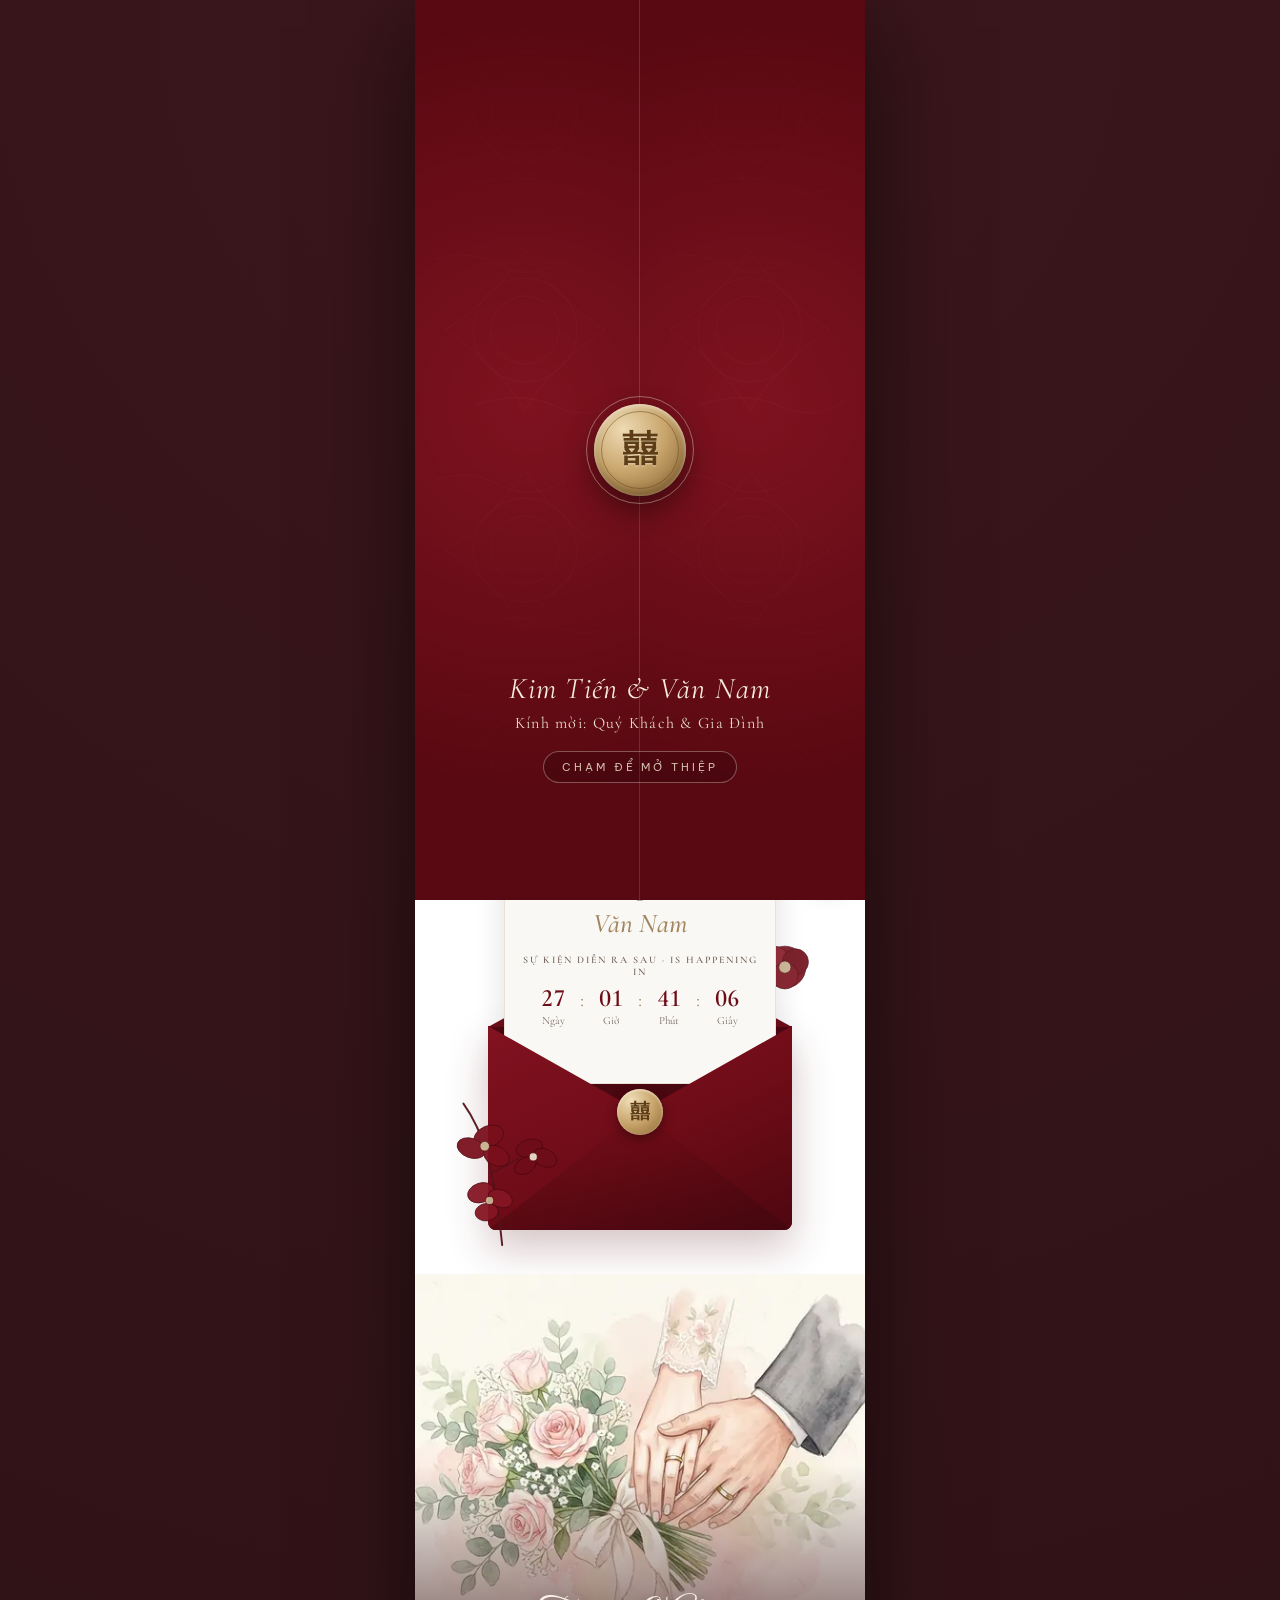
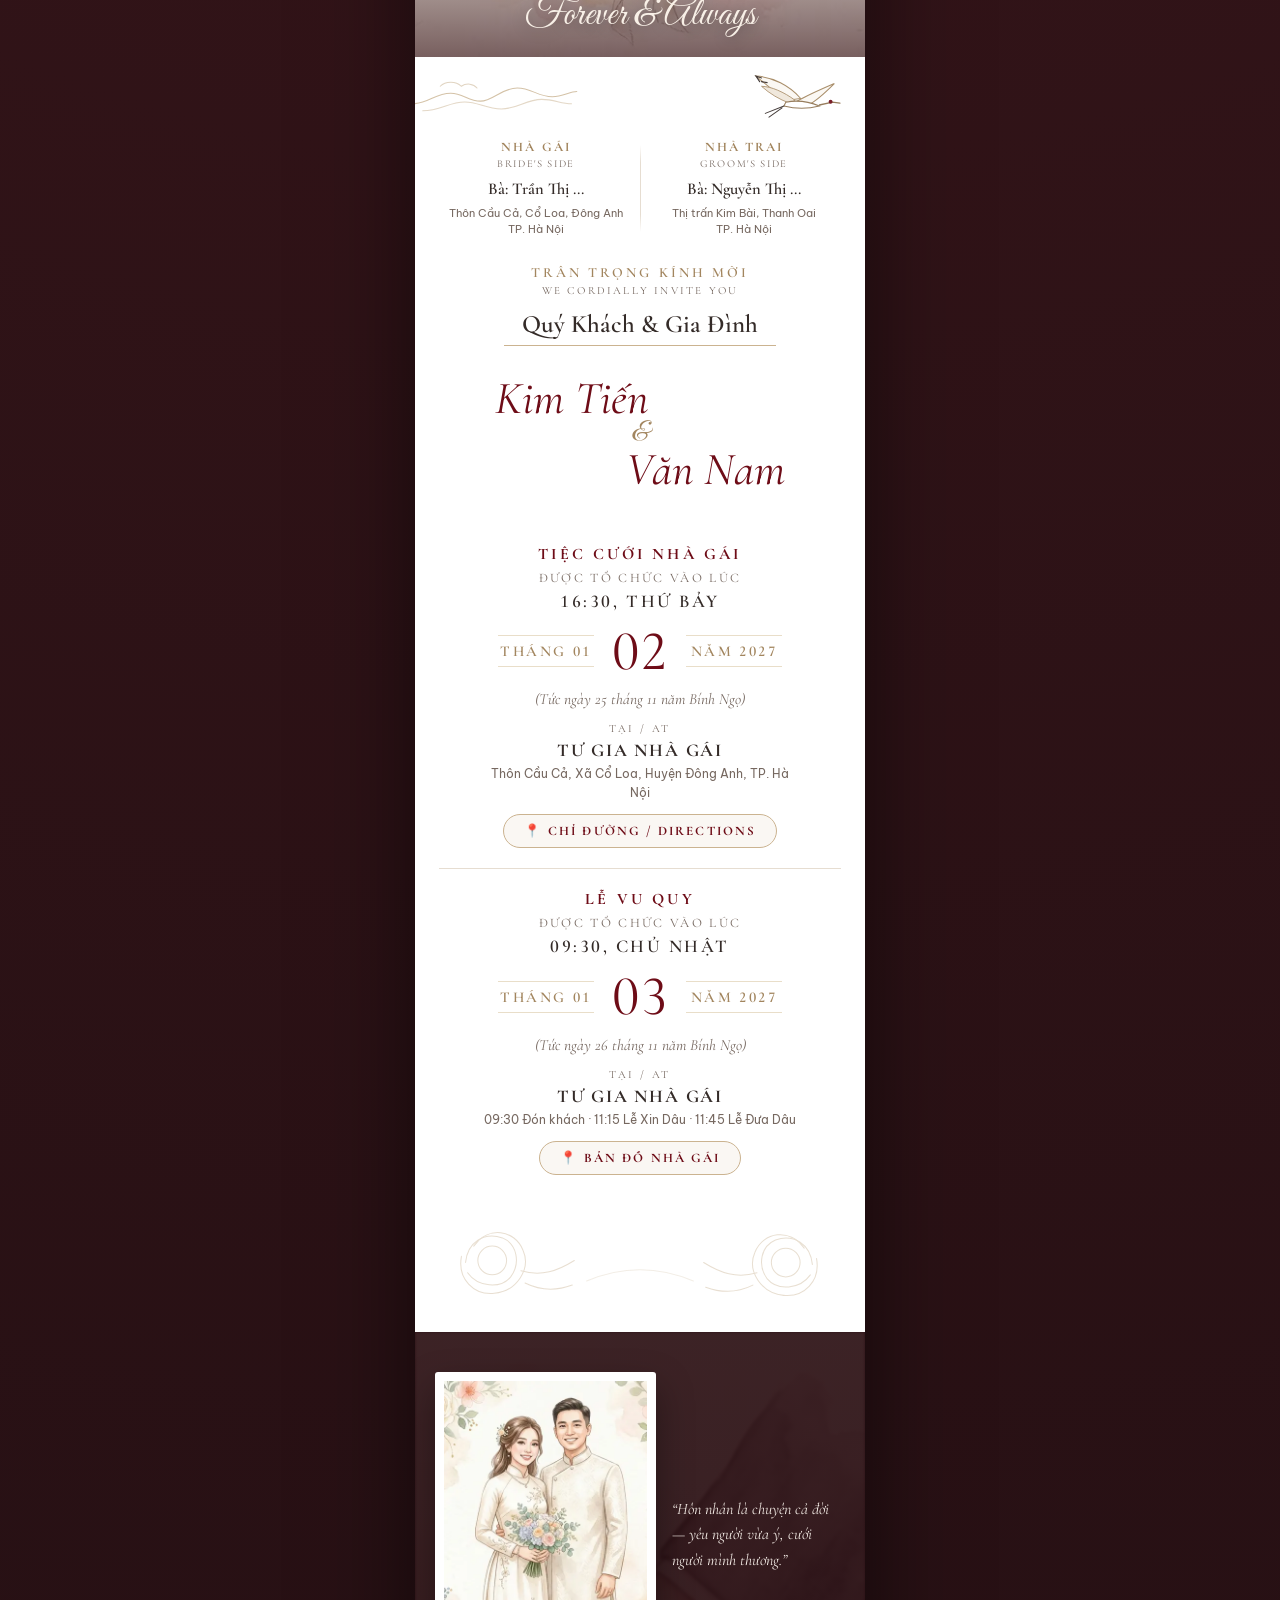
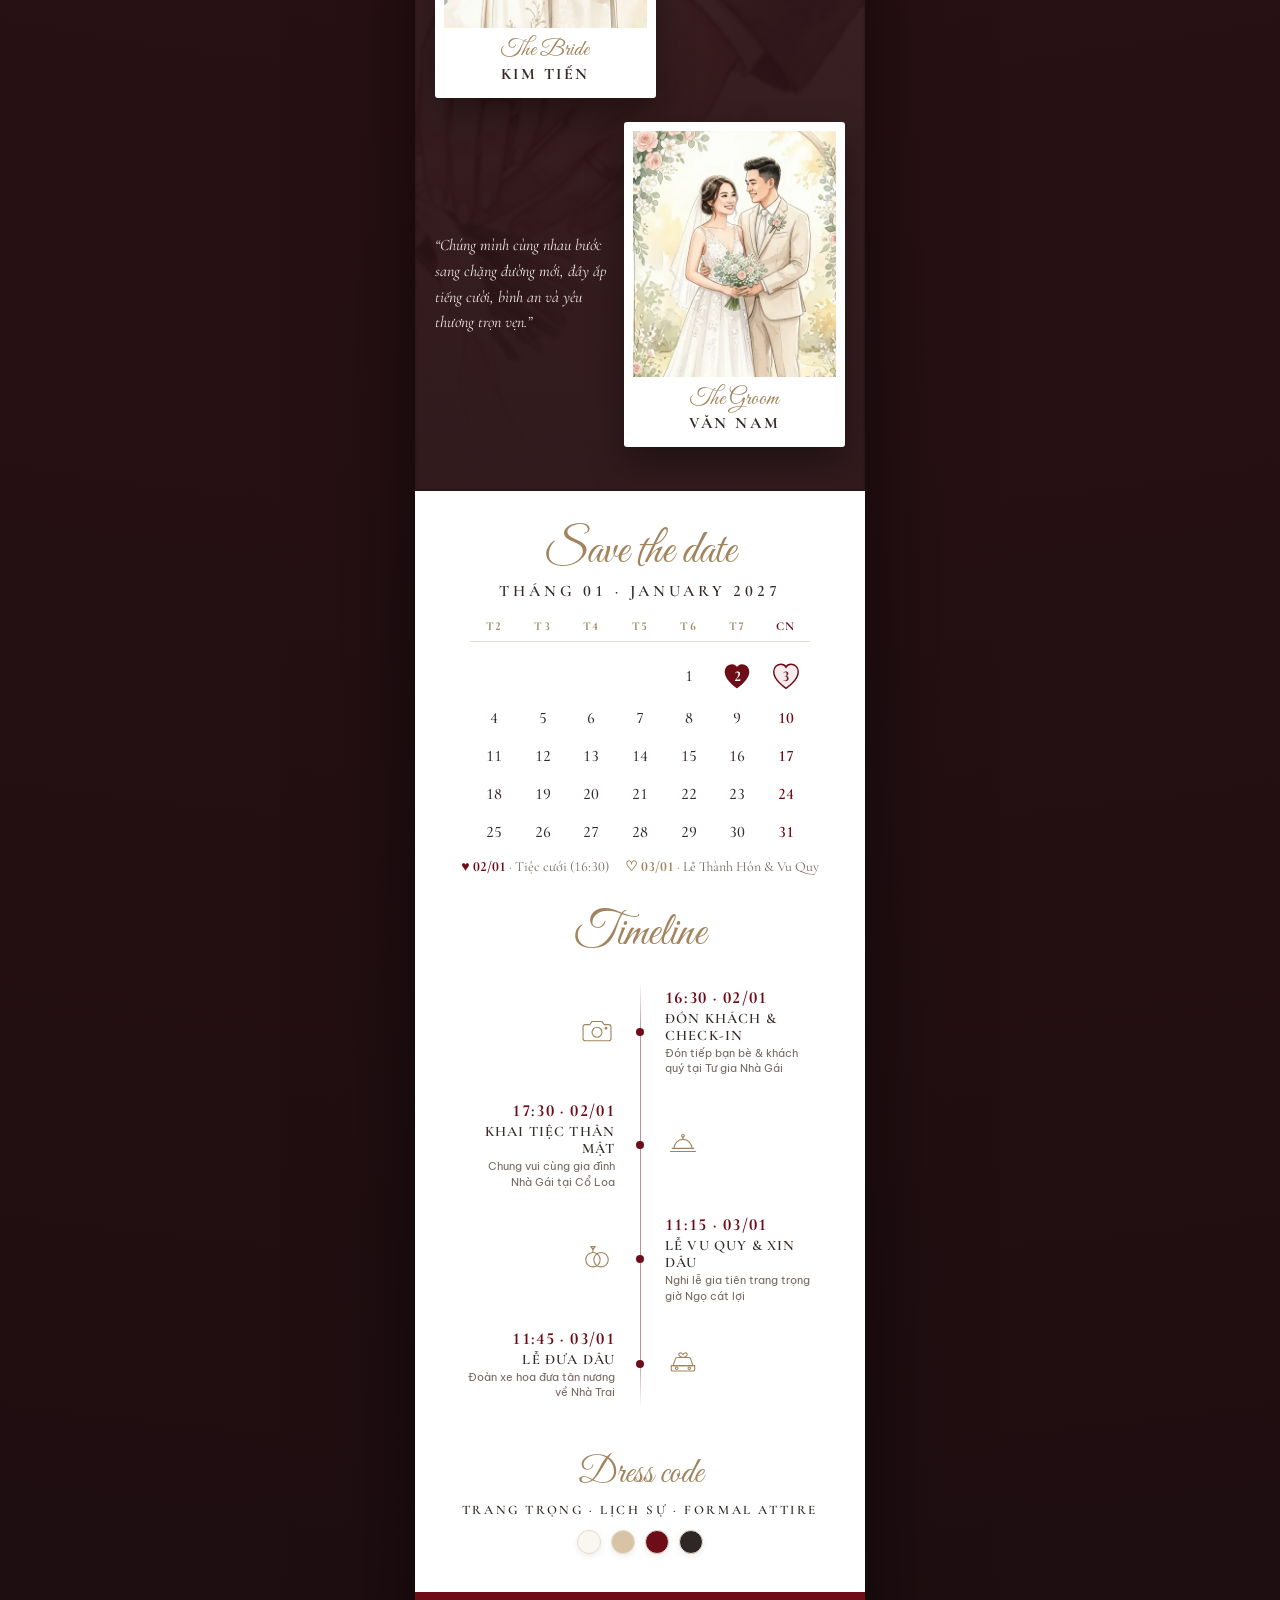
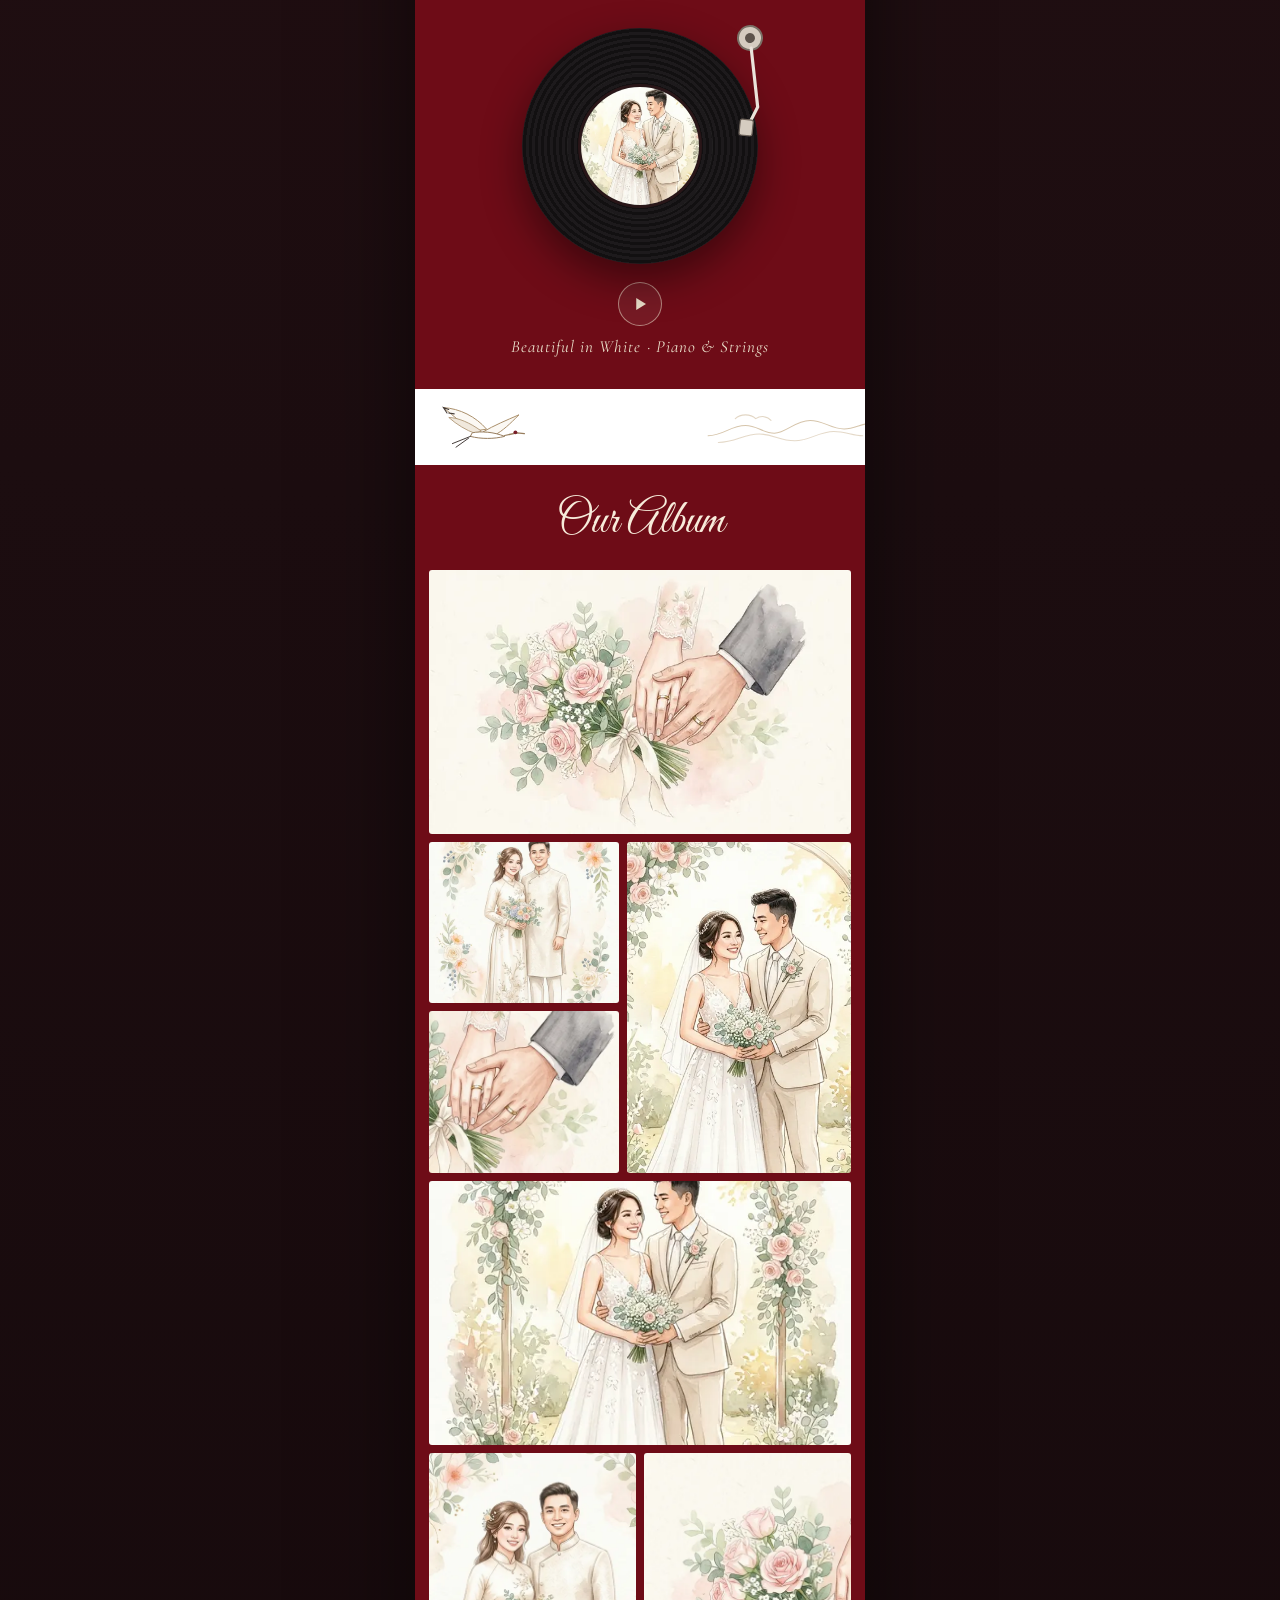
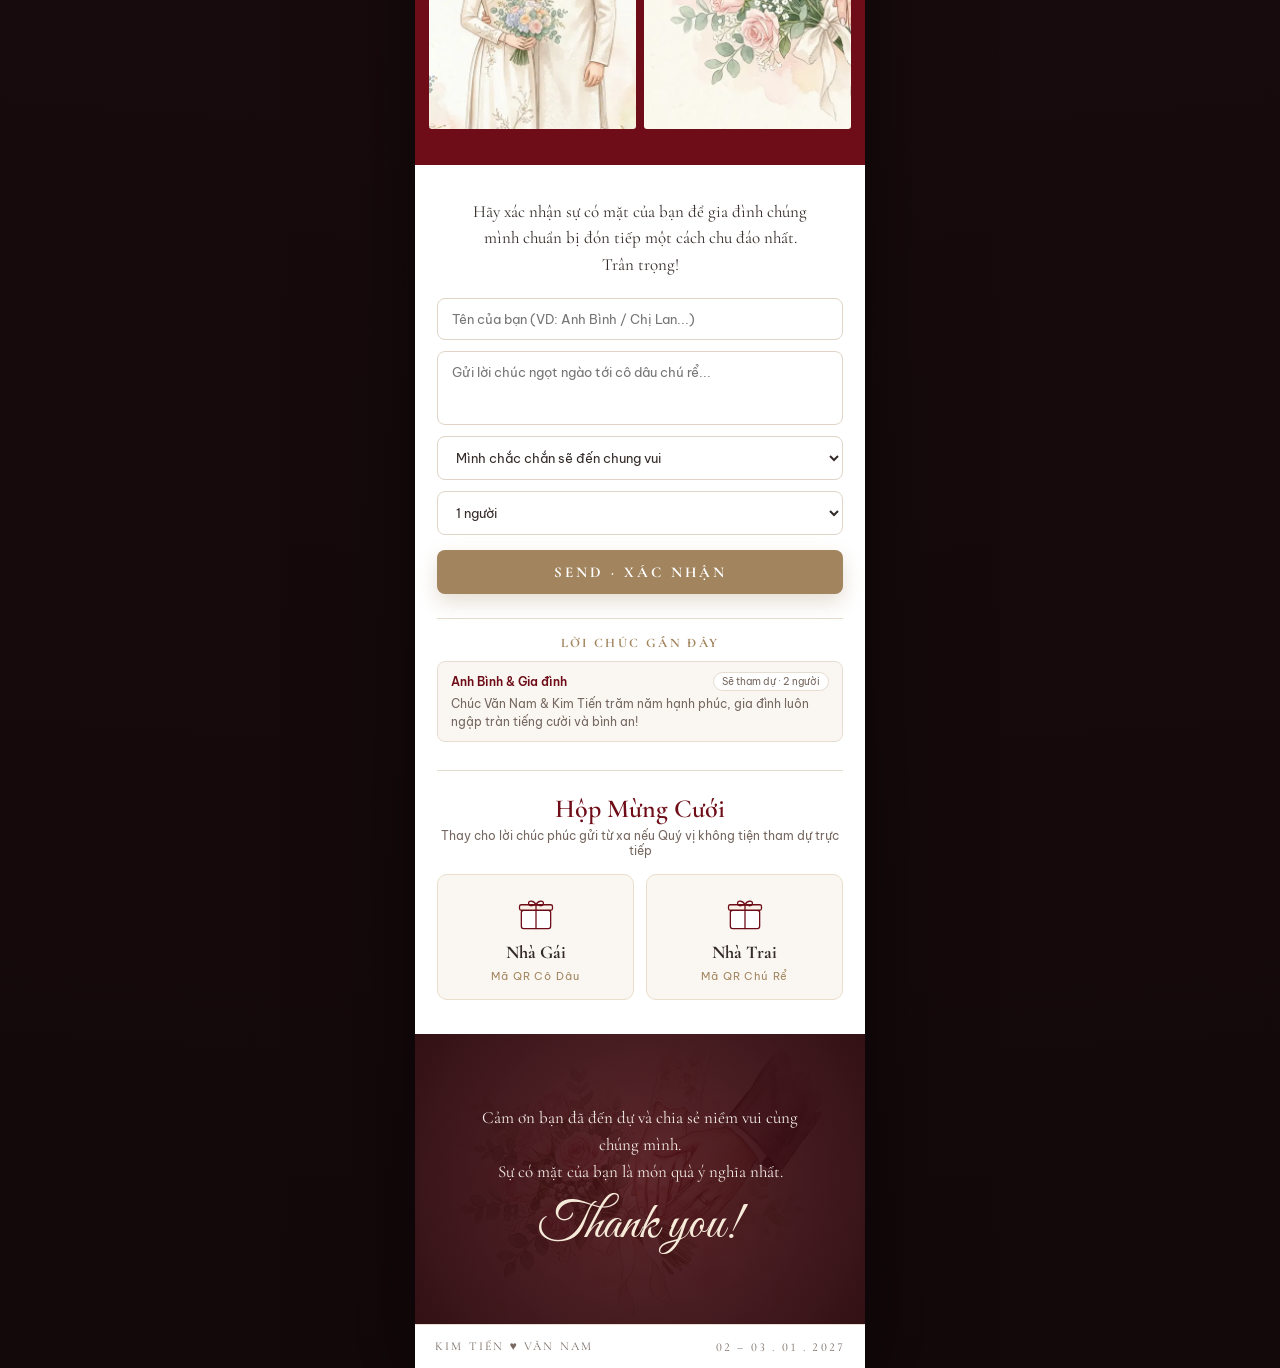
==== commit c31fe9d0: "feat: redesign invitation in luxury Indochine burgundy & gold editorial style with crisp legible Cor" ====
--- a/nha-gai/index.html
+++ b/nha-gai/index.html
@@ -3,392 +3,475 @@
 <head>
   <meta charset="UTF-8" />
   <meta name="viewport" content="width=device-width, initial-scale=1.0, viewport-fit=cover" />
-  <title>Thiệp Mời Nhà Gái — Kim Tiến &amp; Văn Nam (16h30 · 02.01.2027)</title>
-  <meta name="description" content="Trân trọng kính mời Quý khách tới dự Tiệc Cưới Nhà Gái lúc 16h30 Thứ Bảy ngày 02/01/2027 & Lễ Vu Quy ngày 03/01/2027 tại Thôn Cầu Cả, Cổ Loa, Đông Anh, TP. Hà Nội." />
-  <meta name="theme-color" content="#A81D24" />
-  <link rel="icon" type="image/svg+xml" href="data:image/svg+xml,%3Csvg xmlns='http://www.w3.org/2000/svg' viewBox='0 0 64 64'%3E%3Crect width='64' height='64' rx='16' fill='%23A81D24'/%3E%3Ctext x='32' y='44' text-anchor='middle' fill='%23FFF8EE' font-family='serif' font-size='34'%3E%E5%9B%8D%3C/text%3E%3C/svg%3E" />
+  <title>Thiệp Mời Nhà Gái — Kim Tiến &amp; Văn Nam (16:30 · 02.01.2027)</title>
+  <meta name="description" content="Trân trọng kính mời Quý khách tới dự Tiệc Cưới Nhà Gái lúc 16:30 Thứ Bảy ngày 02/01/2027 & Lễ Vu Quy ngày 03/01/2027 tại Thôn Cầu Cả, Cổ Loa, Đông Anh, TP. Hà Nội." />
+  <meta name="theme-color" content="#6E0C17" />
+  <link rel="icon" type="image/svg+xml" href="data:image/svg+xml,%3Csvg xmlns='http://www.w3.org/2000/svg' viewBox='0 0 64 64'%3E%3Crect width='64' height='64' rx='16' fill='%236E0C17'/%3E%3Ctext x='32' y='44' text-anchor='middle' fill='%23E9DEC9' font-family='serif' font-size='34'%3E%E5%9B%8D%3C/text%3E%3C/svg%3E" />
 
   <!-- Open Graph / Zalo / Facebook Preview -->
   <meta property="og:type" content="website" />
   <meta property="og:title" content="Thiệp Mời Tiệc Cưới Nhà Gái — Kim Tiến & Văn Nam" />
-  <meta property="og:description" content="Trân trọng kính mời Quý khách tới dự Tiệc Cưới Nhà Gái lúc 16h30 Thứ Bảy ngày 02/01/2027 & Lễ Vu Quy ngày 03/01/2027 tại Thôn Cầu Cả, Cổ Loa, Đông Anh, TP. Hà Nội." />
+  <meta property="og:description" content="Trân trọng kính mời Quý khách tới dự Tiệc Cưới Nhà Gái lúc 16:30 Thứ Bảy ngày 02/01/2027 & Lễ Vu Quy ngày 03/01/2027 tại Thôn Cầu Cả, Cổ Loa, Đông Anh, TP. Hà Nội." />
   <meta property="og:image" content="https://namkun96.github.io/thiep-cuoi-vannam-kimtien/og-cover.jpeg" />
   <meta property="og:image:width" content="1200" />
   <meta property="og:image:height" content="630" />
   <meta property="og:locale" content="vi_VN" />
 
-  <!-- Luxury Vietnamese Google Fonts -->
+  <!-- Luxury Editorial Vietnamese Google Fonts (Cormorant Garamond + Great Vibes accents + Be Vietnam Pro) -->
   <link rel="preconnect" href="https://fonts.googleapis.com" />
   <link rel="preconnect" href="https://fonts.gstatic.com" crossorigin />
-  <link href="https://fonts.googleapis.com/css2?family=Alex+Brush&family=Be+Vietnam+Pro:ital,wght@0,400;0,500;0,600;0,700;1,400&family=Cormorant+Garamond:ital,wght@0,500;0,600;0,700;1,400;1,500;1,600;1,700&display=swap" rel="stylesheet" />
+  <link href="https://fonts.googleapis.com/css2?family=Be+Vietnam+Pro:wght@300;400;500;600&family=Cormorant+Garamond:ital,wght@0,400;0,500;0,600;0,700;1,400;1,500;1,600&family=Great+Vibes&display=swap" rel="stylesheet" />
 
   <link rel="stylesheet" href="../assets/style.css" />
 </head>
 <body data-mode="nha-gai" data-base="..">
 
-  <!-- ===== 0. LUXURY CRIMSON SILK CURTAIN ENVELOPE ===== -->
-  <div id="envelopeOverlay" class="env-overlay">
-    <div class="env-card">
-      <div class="env-door left" aria-hidden="true"></div>
-      <div class="env-door right" aria-hidden="true"></div>
-      <svg class="env-flap" viewBox="0 0 400 155" preserveAspectRatio="none" aria-hidden="true">
-        <path d="M0 0 L200 145 L400 0 Z" fill="#FFF8EE" />
-      </svg>
-
-      <div class="env-inner">
-        <div>
-          <p class="env-kicker">Save The Date</p>
-          <p id="envTitle" class="env-title">Thiệp Mời Tiệc Cưới Nhà Gái</p>
-        </div>
-
-        <div>
-          <button id="btnWaxSeal" type="button" class="wax-seal" aria-label="Chạm dấu sáp để mở thiệp">
-            <span class="wax-hy">囍</span>
-            <span id="envMonogram" class="wax-mono">N ♥ T</span>
+  <!-- ===== 0. IMPERIAL BURGUNDY DOUBLE-DOOR OPENING (JMII 00:00 - 00:02) ===== -->
+  <div id="doorOverlay" class="door-overlay">
+    <div id="doorStage" class="door-stage" role="button" tabindex="0" aria-label="Chạm dấu sáp vàng để mở thiệp cưới">
+      <div class="door-panel left"></div>
+      <div class="door-panel right"></div>
+
+      <button type="button" class="door-seal-btn" aria-label="Mở thiệp cưới">
+        <span class="door-seal-hy">囍</span>
+      </button>
+
+      <div class="door-caption">
+        <p id="doorCouple" class="door-couple">Văn Nam &amp; Kim Tiến</p>
+        <p id="doorGuestLine" class="door-guest-line">Kính mời: Quý Khách &amp; Gia Đình</p>
+        <span class="door-hint">Chạm để mở thiệp</span>
+      </div>
+    </div>
+  </div>
+
+  <!-- ===== MAIN LUXURY EDITORIAL INVITATION SHELL ===== -->
+  <main class="shell">
+
+    <!-- 1. FULL-BLEED CINEMATIC HERO COVER -->
+    <section class="hero-cover">
+      <img id="heroCoverImg" class="hero-cover-img" src="../images/hero-arch.webp" alt="Văn Nam &amp; Kim Tiến" />
+      <div class="hero-cover-scrim" aria-hidden="true"></div>
+      <div class="hero-cover-text">
+        <h1 id="heroCoupleNames" class="hero-couple-names">Văn Nam <span class="amp">&amp;</span> Kim Tiến</h1>
+        <p class="hero-save-line">Save Our Date</p>
+        <p id="heroDateSub" class="hero-date-sub lnum">02 – 03 . 01 . 2027</p>
+      </div>
+    </section>
+
+    <!-- INDOCHINE GOLD CLOUDS & CRANE TRANSITION -->
+    <div class="ornament-band" aria-hidden="true">
+      <div class="ornament-cloud-left"><svg viewBox="0 0 200 64" fill="none" stroke="#C6AE8A" stroke-width="1.2" stroke-linecap="round">
+  <path d="M6 42 C24 42 32 30 50 30 C64 30 70 39 84 39 C98 39 108 24 126 24 C142 24 150 34 166 34 C178 34 186 28 194 28"/>
+  <path d="M18 50 C38 50 48 40 66 40 C82 40 90 48 108 48 C126 48 136 37 154 37 C168 37 176 42 188 42" opacity="0.65"/>
+  <path d="M38 22 C44 16 56 16 62 22 C68 18 76 19 80 24" opacity="0.7"/>
+</svg></div>
+      <div class="ornament-crane-right"><svg viewBox="0 0 120 76" fill="none">
+  <path d="M64 38 C52 24 34 15 16 14 C28 24 38 33 50 40 Z" fill="#FBF8F3" stroke="#A2855E" stroke-width="1.1"/>
+  <path d="M58 40 C46 31 32 25 22 25 C31 33 41 39 52 43 Z" fill="#EFE7DA" stroke="#A2855E" stroke-width="0.9"/>
+  <path d="M60 41 C72 34 86 28 100 22 C90 32 82 40 72 45 Z" fill="#FBF8F3" stroke="#A2855E" stroke-width="1.1"/>
+  <path d="M48 42 C58 40 72 41 84 46 C72 49 58 49 46 46 Z" fill="#FFFFFF" stroke="#8F7350" stroke-width="1.1"/>
+  <path d="M84 45 L98 42 L106 43" stroke="#8F7350" stroke-width="1.4" stroke-linecap="round"/>
+  <circle cx="96" cy="41.5" r="2.1" fill="#6E0C17"/>
+  <path d="M46 46 L26 54 M44 48 L30 58" stroke="#342B28" stroke-width="1.1" stroke-linecap="round"/>
+  <path d="M22 16 L16 14 L20 20 M28 21 L22 20" stroke="#342B28" stroke-width="1.2" stroke-linecap="round"/>
+</svg></div>
+    </div>
+
+    <!-- 2. SELF-OPENING BURGUNDY ENVELOPE & RISING COUNTDOWN LETTER (JMII 00:05 - 00:09) -->
+    <section class="envelope-stage-section">
+      <div id="envScene" class="env-scene" title="Chạm để đóng / mở phong bì">
+        <div class="orchid-accent-left" aria-hidden="true"><svg viewBox="0 0 130 165" fill="none">
+  <path d="M58 160 C55 128 50 96 42 66 C36 44 28 28 18 14" stroke="#53141B" stroke-width="2" stroke-linecap="round"/>
+  <path d="M46 86 C64 78 82 68 96 54" stroke="#53141B" stroke-width="1.5" stroke-linecap="round"/>
+  <g fill="#7A101C" stroke="#4D0810" stroke-width="0.8">
+    <ellipse cx="44" cy="48" rx="16" ry="11" transform="rotate(-24 44 48)"/>
+    <ellipse cx="26" cy="60" rx="15" ry="10" transform="rotate(20 26 60)"/>
+    <ellipse cx="52" cy="68" rx="14" ry="10" transform="rotate(28 52 68)"/>
+    <circle cx="40" cy="58" r="5" fill="#CBB390"/>
+  </g>
+  <g fill="#6E0C17" stroke="#4D0810" stroke-width="0.8">
+    <ellipse cx="86" cy="60" rx="14" ry="9" transform="rotate(-15 86 60)"/>
+    <ellipse cx="102" cy="70" rx="13" ry="9" transform="rotate(25 102 70)"/>
+    <ellipse cx="82" cy="78" rx="12" ry="8" transform="rotate(-30 82 78)"/>
+    <circle cx="90" cy="69" r="4.2" fill="#E9DEC9"/>
+  </g>
+  <g fill="#851522" stroke="#4D0810" stroke-width="0.8">
+    <ellipse cx="36" cy="106" rx="14" ry="10" transform="rotate(-18 36 106)"/>
+    <ellipse cx="56" cy="112" rx="13" ry="9" transform="rotate(22 56 112)"/>
+    <ellipse cx="42" cy="126" rx="12" ry="9" transform="rotate(-8 42 126)"/>
+    <circle cx="45" cy="114" r="4.2" fill="#CBB390"/>
+  </g>
+</svg></div>
+        <div class="peony-accent-right" aria-hidden="true">
+          <svg viewBox="0 0 110 110" fill="none">
+            <g fill="#7A101C" stroke="#4D0810" stroke-width="0.8">
+              <circle cx="56" cy="54" r="24"/>
+              <circle cx="44" cy="46" r="16" fill="#8C1826"/>
+              <circle cx="68" cy="48" r="15" fill="#6E0C17"/>
+              <circle cx="56" cy="64" r="15" fill="#7D121F"/>
+              <circle cx="56" cy="54" r="7" fill="#CBB390"/>
+            </g>
+          </svg>
+        </div>
+
+        <div class="env-pocket-back">
+          <div class="env-flap-tri"></div>
+
+          <div class="env-letter-card">
+            <p class="letter-kicker">Trân trọng kính mời dự lễ cưới của<br/>You're invited to the wedding of</p>
+            <p id="letterNames" class="letter-names">Văn Nam<span class="amp-small">&amp;</span>Kim Tiến</p>
+            <p class="letter-cd-kicker">Sự kiện diễn ra sau · Is happening in</p>
+            <div class="letter-cd-row lnum">
+              <div class="lcd-unit-col"><span id="cdDays" class="lcd-num">00</span><span class="lcd-lbl">Ngày</span></div>
+              <span class="lcd-sep">:</span>
+              <div class="lcd-unit-col"><span id="cdHours" class="lcd-num">00</span><span class="lcd-lbl">Giờ</span></div>
+              <span class="lcd-sep">:</span>
+              <div class="lcd-unit-col"><span id="cdMins" class="lcd-num">00</span><span class="lcd-lbl">Phút</span></div>
+              <span class="lcd-sep">:</span>
+              <div class="lcd-unit-col"><span id="cdSecs" class="lcd-num">00</span><span class="lcd-lbl">Giây</span></div>
+            </div>
+          </div>
+
+          <div class="env-pocket-front"></div>
+          <div class="env-mini-seal" aria-hidden="true">囍</div>
+        </div>
+      </div>
+    </section>
+
+    <!-- 3. FULL-BLEED "Forever & Always" INTERLUDE PHOTO -->
+    <section id="interludePhoto" class="interlude-photo reveal">
+      <img id="interludeImg" src="../images/banner-rings.webp" alt="Forever and Always" loading="lazy" />
+      <p class="interlude-script">Forever &amp; Always</p>
+    </section>
+
+    <!-- INDOCHINE CLOUDS & CRANE ABOVE FORMAL SUITE -->
+    <div class="ornament-band" aria-hidden="true">
+      <div class="ornament-cloud-left"><svg viewBox="0 0 200 64" fill="none" stroke="#C6AE8A" stroke-width="1.2" stroke-linecap="round">
+  <path d="M6 42 C24 42 32 30 50 30 C64 30 70 39 84 39 C98 39 108 24 126 24 C142 24 150 34 166 34 C178 34 186 28 194 28"/>
+  <path d="M18 50 C38 50 48 40 66 40 C82 40 90 48 108 48 C126 48 136 37 154 37 C168 37 176 42 188 42" opacity="0.65"/>
+  <path d="M38 22 C44 16 56 16 62 22 C68 18 76 19 80 24" opacity="0.7"/>
+</svg></div>
+      <div class="ornament-crane-right"><svg viewBox="0 0 120 76" fill="none">
+  <path d="M64 38 C52 24 34 15 16 14 C28 24 38 33 50 40 Z" fill="#FBF8F3" stroke="#A2855E" stroke-width="1.1"/>
+  <path d="M58 40 C46 31 32 25 22 25 C31 33 41 39 52 43 Z" fill="#EFE7DA" stroke="#A2855E" stroke-width="0.9"/>
+  <path d="M60 41 C72 34 86 28 100 22 C90 32 82 40 72 45 Z" fill="#FBF8F3" stroke="#A2855E" stroke-width="1.1"/>
+  <path d="M48 42 C58 40 72 41 84 46 C72 49 58 49 46 46 Z" fill="#FFFFFF" stroke="#8F7350" stroke-width="1.1"/>
+  <path d="M84 45 L98 42 L106 43" stroke="#8F7350" stroke-width="1.4" stroke-linecap="round"/>
+  <circle cx="96" cy="41.5" r="2.1" fill="#6E0C17"/>
+  <path d="M46 46 L26 54 M44 48 L30 58" stroke="#342B28" stroke-width="1.1" stroke-linecap="round"/>
+  <path d="M22 16 L16 14 L20 20 M28 21 L22 20" stroke="#342B28" stroke-width="1.2" stroke-linecap="round"/>
+</svg></div>
+    </div>
+
+    <!-- 4. FORMAL TWO-FAMILY INVITATION SUITE (JMII 00:11 - 00:18) -->
+    <section class="formal-suite">
+      <div class="families-formal">
+        <div class="reveal from-left">
+          <p id="famLeftVi" class="fam-col-title">Nhà Trai</p>
+          <p id="famLeftEn" class="fam-col-en">Groom's Side</p>
+          <p id="famLeftParent" class="fam-col-parent">Bà: Nguyễn Thị ...</p>
+          <p id="famLeftAddr" class="fam-col-addr">Thị trấn Kim Bài, Thanh Oai<br/>TP. Hà Nội</p>
+        </div>
+        <div class="reveal from-right">
+          <p id="famRightVi" class="fam-col-title">Nhà Gái</p>
+          <p id="famRightEn" class="fam-col-en">Bride's Side</p>
+          <p id="famRightParent" class="fam-col-parent">Bà: Trần Thị ...</p>
+          <p id="famRightAddr" class="fam-col-addr">Thôn Cầu Cả, Cổ Loa, Đông Anh<br/>TP. Hà Nội</p>
+        </div>
+      </div>
+
+      <div class="reveal">
+        <p class="invite-formal-kicker">Trân Trọng Kính Mời</p>
+        <p class="invite-formal-en">We Cordially Invite You</p>
+        <p id="formalGuestName" class="guest-underline">Quý Khách &amp; Gia Đình</p>
+      </div>
+
+      <div class="formal-couple-names reveal">
+        <p id="formalNameTop" class="formal-name-top">Văn Nam</p>
+        <span class="formal-name-amp" aria-hidden="true">&amp;</span>
+        <p id="formalNameBottom" class="formal-name-bottom">Kim Tiến</p>
+      </div>
+
+      <div id="formalEventsList"></div>
+
+      <div class="peony-footer-svg" aria-hidden="true"><svg viewBox="0 0 380 110" fill="none" stroke="#C9B393" stroke-width="1" stroke-linecap="round">
+  <g transform="translate(46,56)">
+    <circle cx="0" cy="0" r="14"/><path d="M-26 2 C-24 -18 -8 -28 10 -22 C24 -16 28 2 18 16 C8 28 -14 26 -24 12"/>
+    <path d="M-18 -14 C-4 -34 22 -30 30 -10 C38 8 24 30 2 32 C-18 34 -34 18 -30 -4"/>
+    <path d="M28 10 C48 16 64 10 80 0 M32 22 C48 30 62 30 78 24"/>
+  </g>
+  <g transform="translate(332,58) scale(-1,1)">
+    <circle cx="0" cy="0" r="14"/><path d="M-26 2 C-24 -18 -8 -28 10 -22 C24 -16 28 2 18 16 C8 28 -14 26 -24 12"/>
+    <path d="M-18 -14 C-4 -34 22 -30 30 -10 C38 8 24 30 2 32 C-18 34 -34 18 -30 -4"/>
+    <path d="M28 10 C48 16 64 10 80 0 M32 22 C48 30 62 30 78 24"/>
+  </g>
+  <path d="M138 76 Q190 54 242 76" opacity="0.55"/>
+</svg></div>
+    </section>
+
+    <!-- 5. DARK EDITORIAL POLAROID COUPLE STORY (JMII 00:19 - 00:22) -->
+    <section class="polaroid-story">
+      <img id="storyBgImg" class="polaroid-story-bg" src="../images/hands-rings.webp" alt="" aria-hidden="true" loading="lazy" />
+
+      <div class="story-grid">
+        <div class="story-row">
+          <div id="polaroidCard1" class="polaroid-card reveal from-left">
+            <img id="polaroid1Img" class="polaroid-img" src="../images/arch-closeup.webp" alt="Chú Rể Văn Nam" loading="lazy" />
+            <p id="polaroid1Role" class="polaroid-role">The Groom</p>
+            <p id="polaroid1Name" class="polaroid-name">Văn Nam</p>
+          </div>
+          <p class="story-copy reveal from-right">
+            “Hôn nhân là chuyện cả đời — yêu người vừa ý, cưới người mình thương.”
+          </p>
+        </div>
+
+        <div class="story-row reverse">
+          <p class="story-copy reveal from-left">
+            “Chúng mình cùng nhau bước sang chặng đường mới, đầy ắp tiếng cười, bình an và yêu thương trọn vẹn.”
+          </p>
+          <div id="polaroidCard2" class="polaroid-card reveal from-right">
+            <img id="polaroid2Img" class="polaroid-img" src="../images/aodai-closeup.webp" alt="Cô Dâu Kim Tiến" loading="lazy" />
+            <p id="polaroid2Role" class="polaroid-role">The Bride</p>
+            <p id="polaroid2Name" class="polaroid-name">Kim Tiến</p>
+          </div>
+        </div>
+      </div>
+    </section>
+
+    <!-- 6. SAVE THE DATE CALENDAR, VERTICAL TIMELINE & DRESS CODE (JMII 00:22 - 00:26) -->
+    <section class="schedule-suite">
+      <div class="reveal">
+        <p class="accent-heading">Save the date</p>
+        <p class="cal-sub-month lnum">Tháng 01 · January 2027</p>
+      </div>
+
+      <div class="reveal">
+        <div class="cal-clean-grid">
+          <div class="cal-hd">T2</div>
+          <div class="cal-hd">T3</div>
+          <div class="cal-hd">T4</div>
+          <div class="cal-hd">T5</div>
+          <div class="cal-hd">T6</div>
+          <div class="cal-hd">T7</div>
+          <div class="cal-hd" style="color:var(--burgundy);">CN</div>
+        </div>
+        <div id="calendarDays" class="cal-clean-grid"></div>
+        <div class="cal-notes">
+          <span><strong style="color:var(--burgundy);">♥ 02/01</strong> · Tiệc cưới (16:30)</span>
+          <span><strong style="color:var(--gold);">♡ 03/01</strong> · Lễ Thành Hôn &amp; Vu Quy</span>
+        </div>
+      </div>
+
+      <div class="reveal">
+        <p class="accent-heading">Timeline</p>
+      </div>
+      <div id="timelineAxis" class="timeline-axis"></div>
+
+      <div class="dresscode-wrap reveal">
+        <p class="dress-title">Dress code</p>
+        <p class="dress-sub">Trang Trọng · Lịch Sự · Formal Attire</p>
+        <div class="dress-swatches" aria-label="Gợi ý bảng màu trang phục">
+          <span class="swatch" style="background:#FAF6F0;" title="Kem ngà"></span>
+          <span class="swatch" style="background:#D8C3A5;" title="Be vàng"></span>
+          <span class="swatch" style="background:#6E0C17;" title="Đỏ rượu vang"></span>
+          <span class="swatch" style="background:#2F2726;" title="Đen thanh lịch"></span>
+        </div>
+      </div>
+    </section>
+
+    <!-- 7. SPINNING VINYL RECORD PLAYER FEATURE BLOCK (JMII 00:26 - 00:27) -->
+    <section id="vinylSection" class="vinyl-section">
+      <div id="vinylStage" class="vinyl-stage reveal" title="Chạm đĩa nhạc để bật / tạm dừng Beautiful in White">
+        <div class="vinyl-record">
+          <img id="vinylLabelImg" class="vinyl-label-img" src="../images/arch-closeup.webp" alt="Beautiful in White" loading="lazy" />
+        </div>
+        <svg class="vinyl-arm" viewBox="0 0 68 112" fill="none" aria-hidden="true">
+          <circle cx="48" cy="18" r="12" fill="#D5CCC0" stroke="#7A7066" stroke-width="2"/>
+          <circle cx="48" cy="18" r="5" fill="#5D544C"/>
+          <path d="M46 28 L34 86 L22 98" stroke="#EAE3DA" stroke-width="3.2" stroke-linecap="round" stroke-linejoin="round"/>
+          <rect x="14" y="92" width="13" height="16" rx="2" transform="rotate(24 14 92)" fill="#D5CCC0" stroke="#6E645B" stroke-width="1.2"/>
+        </svg>
+      </div>
+
+      <button id="vinylPlayBtn" type="button" class="vinyl-play-btn" aria-label="Phát hoặc tạm dừng nhạc nền">
+        <svg id="vinylPlayIcon" width="18" height="18" viewBox="0 0 24 24" aria-hidden="true">
+          <polygon points="7,4 20,12 7,20" fill="currentColor"/>
+        </svg>
+      </button>
+      <p class="vinyl-song-name">Beautiful in White · Piano &amp; Strings</p>
+    </section>
+
+    <!-- INDOCHINE CRANE & CLOUD TRANSITION INTO ALBUM -->
+    <div class="ornament-band" aria-hidden="true">
+      <div class="ornament-crane-left"><svg viewBox="0 0 120 76" fill="none">
+  <path d="M64 38 C52 24 34 15 16 14 C28 24 38 33 50 40 Z" fill="#FBF8F3" stroke="#A2855E" stroke-width="1.1"/>
+  <path d="M58 40 C46 31 32 25 22 25 C31 33 41 39 52 43 Z" fill="#EFE7DA" stroke="#A2855E" stroke-width="0.9"/>
+  <path d="M60 41 C72 34 86 28 100 22 C90 32 82 40 72 45 Z" fill="#FBF8F3" stroke="#A2855E" stroke-width="1.1"/>
+  <path d="M48 42 C58 40 72 41 84 46 C72 49 58 49 46 46 Z" fill="#FFFFFF" stroke="#8F7350" stroke-width="1.1"/>
+  <path d="M84 45 L98 42 L106 43" stroke="#8F7350" stroke-width="1.4" stroke-linecap="round"/>
+  <circle cx="96" cy="41.5" r="2.1" fill="#6E0C17"/>
+  <path d="M46 46 L26 54 M44 48 L30 58" stroke="#342B28" stroke-width="1.1" stroke-linecap="round"/>
+  <path d="M22 16 L16 14 L20 20 M28 21 L22 20" stroke="#342B28" stroke-width="1.2" stroke-linecap="round"/>
+</svg></div>
+      <div class="ornament-cloud-right"><svg viewBox="0 0 200 64" fill="none" stroke="#C6AE8A" stroke-width="1.2" stroke-linecap="round">
+  <path d="M6 42 C24 42 32 30 50 30 C64 30 70 39 84 39 C98 39 108 24 126 24 C142 24 150 34 166 34 C178 34 186 28 194 28"/>
+  <path d="M18 50 C38 50 48 40 66 40 C82 40 90 48 108 48 C126 48 136 37 154 37 C168 37 176 42 188 42" opacity="0.65"/>
+  <path d="M38 22 C44 16 56 16 62 22 C68 18 76 19 80 24" opacity="0.7"/>
+</svg></div>
+    </div>
+
+    <!-- 8. IMPERIAL BURGUNDY "Our Album" GALLERY (JMII 00:28 - 00:33) -->
+    <section id="secAlbum" class="album-burgundy">
+      <h2 class="album-heading reveal">Our Album</h2>
+
+      <div class="album-grid">
+        <div class="al-frame wide reveal" data-album-idx="0">
+          <img src="../images/banner-rings.webp" alt="Ảnh cưới 1" loading="lazy" />
+        </div>
+
+        <div class="album-row-asym">
+          <div class="album-stack-col">
+            <div class="al-frame square reveal from-left" data-album-idx="1">
+              <img src="../images/aodai-full.webp" alt="Ảnh cưới 2" loading="lazy" />
+            </div>
+            <div class="al-frame square reveal from-left" data-album-idx="3">
+              <img src="../images/hands-rings.webp" alt="Ảnh cưới 4" loading="lazy" />
+            </div>
+          </div>
+          <div class="al-frame fill reveal from-right" data-album-idx="2">
+            <img src="../images/arch-closeup.webp" alt="Ảnh cưới 3" loading="lazy" />
+          </div>
+        </div>
+
+        <div class="al-frame wide reveal" data-album-idx="4">
+          <img src="../images/hero-arch.webp" alt="Ảnh cưới 5" loading="lazy" />
+        </div>
+
+        <div class="album-row-two">
+          <div class="al-frame tall reveal from-left" data-album-idx="5">
+            <img src="../images/aodai-closeup.webp" alt="Ảnh cưới 6" loading="lazy" />
+          </div>
+          <div class="al-frame tall reveal from-right" data-album-idx="6">
+            <img src="../images/bouquet.webp" alt="Ảnh cưới 7" loading="lazy" />
+          </div>
+        </div>
+      </div>
+    </section>
+
+    <!-- 9. RSVP FORM & MINIMALIST HỘP MỪNG CƯỚI (JMII 00:33 - 00:38) -->
+    <section id="secRsvp" class="rsvp-suite">
+      <p class="rsvp-intro reveal">
+        Hãy xác nhận sự có mặt của bạn để gia đình chúng mình chuẩn bị đón tiếp một cách chu đáo nhất. Trân trọng!
+      </p>
+
+      <form id="rsvpForm" class="rsvp-form reveal">
+        <input id="rsvpName" type="text" required class="rsvp-field" placeholder="Tên của bạn (VD: Anh Bình / Chị Lan...)" />
+        <textarea id="rsvpWish" rows="3" class="rsvp-field" style="resize:none;" placeholder="Gửi lời chúc ngọt ngào tới cô dâu chú rể..."></textarea>
+
+        <select id="rsvpStatus" class="rsvp-field" aria-label="Xác nhận tham dự">
+          <option value="Sẽ tham dự">Mình chắc chắn sẽ đến chung vui</option>
+          <option value="Rất tiếc bận">Rất tiếc mình không thể tham dự</option>
+        </select>
+
+        <select id="rsvpCount" class="rsvp-field" aria-label="Số người tham dự">
+          <option value="1 người">1 người</option>
+          <option value="2 người">2 người</option>
+          <option value="3-4 người">3 – 4 người (Gia đình)</option>
+        </select>
+
+        <select id="rsvpSide" class="rsvp-field" aria-label="Khách mời của gia đình nào">
+          <option value="Khách Nhà Trai">Khách mời Nhà Trai (Chú rể Văn Nam)</option>
+          <option value="Khách Nhà Gái">Khách mời Nhà Gái (Cô dâu Kim Tiến)</option>
+        </select>
+
+        <button id="rsvpSubmitBtn" type="submit" class="rsvp-submit">Send · Xác Nhận</button>
+      </form>
+
+      <div class="wishes-drawer reveal">
+        <p class="wishes-kicker">Lời Chúc Gần Đây</p>
+        <div id="wishesList" class="wishes-list">
+          <div class="wish-card">
+            <div class="wish-top">
+              <span class="wish-author">Anh Bình &amp; Gia đình</span>
+              <span class="wish-tag">Sẽ tham dự · 2 người</span>
+            </div>
+            <p class="wish-body">Chúc Văn Nam &amp; Kim Tiến trăm năm hạnh phúc, gia đình luôn ngập tràn tiếng cười và bình an!</p>
+          </div>
+        </div>
+      </div>
+
+      <!-- Minimalist Hộp Mừng Cưới -->
+      <div class="gift-block reveal">
+        <h2 class="gift-heading">Hộp Mừng Cưới</h2>
+        <p class="gift-note">Thay cho lời chúc phúc gửi từ xa nếu Quý vị không tiện tham dự trực tiếp</p>
+        <div class="gift-duo">
+          <button id="giftTileGroom" type="button" class="gift-tile btn-open-gift" data-qr-open="groom">
+            <svg class="gift-tile-icon" viewBox="0 0 48 48" fill="none" stroke="#6E0C17" stroke-width="1.4" stroke-linecap="round" stroke-linejoin="round" aria-hidden="true">
+              <rect x="8" y="21" width="32" height="20" rx="2.5" fill="#FFFFFF"/>
+              <rect x="6" y="15" width="36" height="6" rx="2" fill="#FAF2E8"/>
+              <path d="M24 15v26M24 15c-2.5-5-9-5-8-1s5.5 1 8 1Zm0 0c2.5-5 9-5 8-1s-5.5 1-8 1Z"/>
+            </svg>
+            <span class="gift-tile-title">Nhà Trai</span>
+            <span class="gift-tile-sub">Mã QR Chú Rể</span>
           </button>
-          <h2 id="envCoupleNames" class="env-names">Văn Nam &amp; Kim Tiến</h2>
-          <p id="envDateStr" class="env-date">02 – 03 . 01 . 2027</p>
-        </div>
-
-        <div style="width:100%;">
-          <div class="env-guest-box">
-            <p class="env-guest-label">Trân trọng kính mời</p>
-            <p id="envGuestName" class="env-guest-name">Quý Khách &amp; Gia Đình</p>
-          </div>
-          <button id="btnOpenEnv" type="button" class="env-open-btn">✨ Mở Thiệp Mời ✨</button>
-        </div>
+
+          <button id="giftTileBride" type="button" class="gift-tile btn-open-gift" data-qr-open="bride">
+            <svg class="gift-tile-icon" viewBox="0 0 48 48" fill="none" stroke="#6E0C17" stroke-width="1.4" stroke-linecap="round" stroke-linejoin="round" aria-hidden="true">
+              <rect x="8" y="21" width="32" height="20" rx="2.5" fill="#FFFFFF"/>
+              <rect x="6" y="15" width="36" height="6" rx="2" fill="#FAF2E8"/>
+              <path d="M24 15v26M24 15c-2.5-5-9-5-8-1s5.5 1 8 1Zm0 0c2.5-5 9-5 8-1s-5.5 1-8 1Z"/>
+            </svg>
+            <span class="gift-tile-title">Nhà Gái</span>
+            <span class="gift-tile-sub">Mã QR Cô Dâu</span>
+          </button>
+        </div>
+      </div>
+    </section>
+
+    <!-- 10. CINEMATIC DARK-VIGNETTE "Thank you!" FOOTER (JMII 00:36 - 00:37) -->
+    <footer class="footer-cinema">
+      <img id="footerBgImg" class="footer-cinema-bg" src="../images/banner-rings.webp" alt="" aria-hidden="true" loading="lazy" />
+      <div class="footer-cinema-inner reveal">
+        <p class="footer-quote">
+          Cảm ơn bạn đã đến dự và chia sẻ niềm vui cùng chúng mình.<br/>
+          Sự có mặt của bạn là món quà ý nghĩa nhất.
+        </p>
+        <p class="footer-thanks-script">Thank you!</p>
+      </div>
+    </footer>
+    <div class="footer-bar lnum">
+      <span id="footerBrand">VĂN NAM ♥ KIM TIẾN</span>
+      <span>02 – 03 . 01 . 2027</span>
+    </div>
+
+  </main>
+
+  <!-- DISCREET FLOATING AUDIO BUTTON (BOTTOM-RIGHT, JMII STYLE) -->
+  <audio id="bgMusic" src="../music/beautiful-in-white.mp3" loop preload="auto" playsinline></audio>
+  <button id="musicToggleBtn" type="button" class="audio-fab" aria-label="Bật hoặc tắt nhạc nền Beautiful in White" aria-pressed="false" title="Beautiful in White">
+    <span class="audio-fab-ring" aria-hidden="true"></span>
+    <svg viewBox="0 0 24 24" fill="none" stroke="currentColor" stroke-width="1.8" stroke-linecap="round" stroke-linejoin="round" aria-hidden="true">
+      <polygon points="11 5 6 9 2 9 2 15 6 15 11 19 11 5"></polygon>
+      <path d="M15.54 8.46a5 5 0 0 1 0 7.07"></path>
+      <path d="M19.07 4.93a10 10 0 0 1 0 14.14"></path>
+    </svg>
+    <span class="audio-fab-slash" aria-hidden="true"></span>
+  </button>
+
+  <!-- ===== RSVP THANK-YOU CONFIRMATION POPUP (JMII 00:44) ===== -->
+  <div id="rsvpThanksModal" class="modal-backdrop hidden">
+    <div class="modal-box rsvp-thanks-card">
+      <button id="btnCloseThanks" type="button" class="rsvp-thanks-close" aria-label="Đóng">✕</button>
+      <img id="rsvpThanksPhoto" class="rsvp-thanks-photo" src="../images/aodai-closeup.webp" alt="Văn Nam &amp; Kim Tiến" />
+      <div class="rsvp-thanks-body">
+        <p class="rsvp-thanks-text">
+          Cảm ơn bạn đã dành thời gian phản hồi.<br/>
+          Chúng mình vô cùng trân quý tình cảm &amp; lời chúc phúc của bạn!
+        </p>
+        <p class="rsvp-thanks-script">Thank you!</p>
       </div>
     </div>
   </div>
-
-  <!-- ===== CONTINUOUS FALLING HEARTS OVERLAY ===== -->
-  <div id="heartsLayer" class="hearts-layer" aria-hidden="true"></div>
-
-  <!-- ===== MAIN EDITORIAL INVITATION SHELL ===== -->
-  <main class="shell">
-    <div class="content">
-
-      <!-- 1. HERO: STAGGERED CALLIGRAPHY NAMES + 3-PANEL TRIPTYCH PORTRAIT -->
-      <section class="hero">
-        <p class="hero-kicker">Save The Date</p>
-
-        <div class="hero-stagger-names">
-          <h1 id="heroFirstName" class="hero-name-first">Văn Nam</h1>
-          <span class="hero-amp" aria-hidden="true">&amp;</span>
-          <p id="heroSecondName" class="hero-name-second">Kim Tiến</p>
-        </div>
-
-        <div id="heroTriptych" class="hero-triptych" role="button" tabindex="0" aria-label="Xem phóng to ảnh cưới bìa">
-          <div class="triptych-col col-left">
-            <img class="trip-img" src="../images/hero-arch.webp" alt="Ảnh cưới Văn Nam và Kim Tiến" />
-          </div>
-          <div class="triptych-col col-center">
-            <img class="trip-img" src="../images/hero-arch.webp" alt="Ảnh cưới Văn Nam và Kim Tiến" />
-          </div>
-          <div class="triptych-col col-right">
-            <img class="trip-img" src="../images/hero-arch.webp" alt="Ảnh cưới Văn Nam và Kim Tiến" />
-          </div>
-        </div>
-
-        <div id="heroMetaStrip" class="hero-meta-strip">
-          T7 · <strong>02.01</strong> &nbsp;•&nbsp; CN · <strong>03.01.2027</strong>
-        </div>
-      </section>
-
-      <!-- 2. QUOTE, TWO FAMILIES & GROOM / BRIDE PORTRAIT DUO -->
-      <section class="section-pad">
-        <p class="poem-quote reveal">
-          “Hôn nhân là chuyện cả đời,<br/>Yêu người vừa ý, cưới người mình thương...”
-        </p>
-
-        <div class="heart-divider reveal" aria-hidden="true"><span>♥</span></div>
-
-        <h2 id="announceHeading" class="announce-heading reveal">
-          Trân Trọng Thông Báo Lễ Thành Hôn &amp; Lễ Vu Quy
-        </h2>
-
-        <div class="families-two-col">
-          <div class="fam-side reveal from-left">
-            <p id="famLeftRole" class="fam-role">Nhà Trai</p>
-            <p id="famLeftParent" class="fam-parent-line">Bà: Nguyễn Thị ...</p>
-            <p id="famLeftHome" class="fam-home">Thị trấn Kim Bài, Thanh Oai<br/>TP. Hà Nội</p>
-          </div>
-          <div class="fam-side reveal from-right">
-            <p id="famRightRole" class="fam-role">Nhà Gái</p>
-            <p id="famRightParent" class="fam-parent-line">Bà: Trần Thị ...</p>
-            <p id="famRightHome" class="fam-home">Thôn Cầu Cả, Cổ Loa, Đông Anh<br/>TP. Hà Nội</p>
-          </div>
-        </div>
-
-        <div class="couple-titles-row reveal">
-          <div>
-            <p id="duoLeftRole" class="couple-role-small">Chú Rể</p>
-            <p id="duoLeftName" class="couple-script-name">Văn Nam</p>
-          </div>
-          <div class="couple-mid-heart" aria-hidden="true">❤</div>
-          <div>
-            <p id="duoRightRole" class="couple-role-small">Cô Dâu</p>
-            <p id="duoRightName" class="couple-script-name">Kim Tiến</p>
-          </div>
-        </div>
-
-        <div class="duo-photos">
-          <div id="duoLeftFrame" class="duo-frame reveal from-left">
-            <img id="duoLeftImg" src="../images/arch-closeup.webp" alt="Chú Rể Văn Nam" />
-          </div>
-          <div id="duoRightFrame" class="duo-frame reveal from-right">
-            <img id="duoRightImg" src="../images/aodai-closeup.webp" alt="Cô Dâu Kim Tiến" />
-          </div>
-        </div>
-      </section>
-
-      <!-- 3. TRÂN TRỌNG KÍNH MỜI + 3-PHOTO STAGGERED ROW -->
-      <section class="invite-card-section">
-        <div class="heart-divider reveal" aria-hidden="true"><span>♥</span></div>
-        <p class="invite-kicker reveal">Trân Trọng Kính Mời</p>
-        <p id="guestNameHero" class="guest-name-hero reveal">Quý Khách &amp; Gia Đình</p>
-        <p id="inviteSubtext" class="invite-subtext reveal">
-          Đến dự bữa tiệc thân mật mừng hạnh phúc cùng hai gia đình chúng tôi
-        </p>
-
-        <div id="threeStrip" class="three-strip">
-          <div class="strip-tile side reveal from-left" style="--d:40ms;">
-            <img id="stripImg1" src="../images/aodai-full.webp" alt="Khoảnh khắc cưới 1" />
-          </div>
-          <div class="strip-tile mid reveal zoom-in" style="--d:120ms;">
-            <img id="stripImg2" src="../images/hero-arch.webp" alt="Khoảnh khắc cưới 2" />
-          </div>
-          <div class="strip-tile side reveal from-right" style="--d:200ms;">
-            <img id="stripImg3" src="../images/bouquet.webp" alt="Khoảnh khắc cưới 3" />
-          </div>
-        </div>
-      </section>
-
-      <!-- 4. EVENT SCHEDULE TRIAD BLOCKS (TIỆC CƯỚI & LỄ CHÍNH) -->
-      <section id="secEvents" class="events-section">
-        <div id="eventsList"></div>
-      </section>
-
-      <!-- 5. ĐỊA ĐIỂM TỔ CHỨC + EMBEDDED GOOGLE MAPS -->
-      <section id="secLocation" class="location-section">
-        <div class="crimson-ribbon reveal">
-          <svg viewBox="0 0 24 24" fill="none" stroke="currentColor" stroke-width="2" stroke-linecap="round" stroke-linejoin="round" aria-hidden="true">
-            <path d="M21 10c0 7-9 13-9 13s-9-6-9-13a9 9 0 0 1 18 0z"></path>
-            <circle cx="12" cy="10" r="3"></circle>
-          </svg>
-          <h2>Địa Điểm Tổ Chức</h2>
-        </div>
-
-        <div id="venueList" class="venue-list"></div>
-      </section>
-
-      <!-- 6. SAVE THE DATE CALENDAR + COUNTDOWN -->
-      <section class="calendar-section">
-        <div class="reveal">
-          <p class="save-script">Save the Date</p>
-          <p class="cal-month-title">THÁNG 01 - 2027</p>
-        </div>
-
-        <div class="cal-board reveal zoom-in">
-          <div class="cal-grid">
-            <div class="cal-dow">T2</div>
-            <div class="cal-dow">T3</div>
-            <div class="cal-dow">T4</div>
-            <div class="cal-dow">T5</div>
-            <div class="cal-dow">T6</div>
-            <div class="cal-dow">T7</div>
-            <div class="cal-dow sun">CN</div>
-          </div>
-          <div id="calendarDays" class="cal-grid"></div>
-          <div class="cal-legend">
-            <span><strong class="crimson">♥ 02/01</strong> Tiệc cưới (16h30)</span>
-            <span><strong style="color:rgba(168,29,36,0.72);">♡ 03/01</strong> Lễ Thành Hôn &amp; Vu Quy</span>
-          </div>
-
-          <div class="countdown-wrap">
-            <p id="countdownLabel" class="countdown-label">Tiệc cưới sẽ diễn ra sau:</p>
-            <div class="countdown-row">
-              <div class="cd-item"><div id="cdDays" class="cd-num">00</div><div class="cd-unit">Ngày</div></div>
-              <span class="cd-sep" aria-hidden="true">:</span>
-              <div class="cd-item"><div id="cdHours" class="cd-num">00</div><div class="cd-unit">Giờ</div></div>
-              <span class="cd-sep" aria-hidden="true">:</span>
-              <div class="cd-item"><div id="cdMins" class="cd-num">00</div><div class="cd-unit">Phút</div></div>
-              <span class="cd-sep" aria-hidden="true">:</span>
-              <div class="cd-item"><div id="cdSecs" class="cd-num">00</div><div class="cd-unit">Giây</div></div>
-            </div>
-          </div>
-        </div>
-      </section>
-
-      <!-- 7. RSVP & GUESTBOOK -->
-      <section id="secRsvp" class="rsvp-section">
-        <!-- Minimalist Romantic Couple Emblem SVG -->
-        <svg class="couple-emblem reveal" viewBox="0 0 96 96" fill="none" aria-hidden="true">
-          <circle cx="48" cy="48" r="44" fill="#FAF1F1" stroke="#E8DCD9" stroke-width="1.5"/>
-          <path d="M48 20 C48 20 55 13 60 17 C64 20 60 27 48 34 C36 27 32 20 36 17 C41 13 48 20 48 20 Z" fill="#A81D24" opacity="0.9"/>
-          <circle cx="35" cy="47" r="7.5" fill="#F6DFD2" stroke="#2E2424" stroke-width="1.4"/>
-          <circle cx="61" cy="47" r="7.5" fill="#F6DFD2" stroke="#2E2424" stroke-width="1.4"/>
-          <path d="M24 72 C24 61 29 57 35 57 C41 57 46 61 46 72" fill="#2E2424"/>
-          <path d="M35 57 L32 63 L35 66 L38 63 Z" fill="#FFF"/>
-          <path d="M50 72 C50 61 55 57 61 57 C67 57 72 61 72 72 Z" fill="#FFFFFF" stroke="#C29663" stroke-width="1.4"/>
-          <path d="M56 39 C58 36 64 36 66 39" stroke="#C29663" stroke-width="1.4" stroke-linecap="round"/>
-        </svg>
-
-        <p class="rsvp-lead reveal">Vui lòng cho biết sự hiện diện của bạn tại sự kiện</p>
-
-        <div class="rsvp-card reveal">
-          <form id="rsvpForm" class="rsvp-form">
-            <input id="rsvpName" type="text" required class="field" placeholder="Tên của bạn là? (VD: Anh Bình / Bạn Tuấn...)" />
-            <input id="rsvpRelation" type="text" class="field" placeholder="Bạn là gì của Dâu Rể? (Bạn chú rể / Đồng nghiệp / Họ hàng...)" />
-            <textarea id="rsvpWish" rows="2" class="field" style="resize:none;" placeholder="Gửi lời chúc ngọt ngào tới Văn Nam &amp; Kim Tiến nhé!"></textarea>
-
-            <div class="att-grid">
-              <button type="button" data-att="Sẽ tham dự" class="att-btn active">💌 Mình sẽ tham dự</button>
-              <button type="button" data-att="Rất tiếc bận" class="att-btn">🌷 Tiếc quá bận rồi</button>
-            </div>
-
-            <select id="rsvpCount" class="field" aria-label="Số người tham dự">
-              <option value="1 người">Đi 1 mình (1 người)</option>
-              <option value="2 người">Đi cùng người thương (2 người)</option>
-              <option value="3-4 người">Đi cùng gia đình (3–4 người)</option>
-            </select>
-
-            <button id="rsvpSubmitBtn" type="submit" class="btn-submit-rsvp">Gửi Xác Nhận</button>
-          </form>
-
-          <div class="wishes-box">
-            <p class="wishes-heading">Lời chúc gần đây</p>
-            <div id="wishesList" class="wishes-list">
-              <div class="wish-item">
-                <div class="wish-top">
-                  <span class="wish-author">Anh Bình &amp; Gia đình</span>
-                  <span class="wish-badge">Sẽ tham dự</span>
-                </div>
-                <p class="wish-msg">Chúc Văn Nam &amp; Kim Tiến trăm năm hạnh phúc, gia đình luôn ngập tràn tiếng cười và bình an!</p>
-              </div>
-            </div>
-          </div>
-        </div>
-      </section>
-
-      <!-- 8. HỘP MỪNG CƯỚI (2 ANIMATED GIFT BOXES) -->
-      <section class="gift-section">
-        <div class="reveal">
-          <h2 class="gift-title">Hộp mừng cưới</h2>
-          <p class="gift-sub">Cảm ơn tình cảm của mọi người đã dành cho chúng mình!</p>
-        </div>
-
-        <div id="giftPair" class="gift-pair">
-          <button id="giftCardGroom" type="button" class="gift-box-card btn-open-gift reveal from-left" data-qr-open="groom">
-            <svg class="gift-svg" viewBox="0 0 80 80" fill="none" aria-hidden="true">
-              <rect x="14" y="34" width="52" height="36" rx="5" fill="#FDF3EC" stroke="#C29663" stroke-width="2"/>
-              <rect x="10" y="24" width="60" height="12" rx="4" fill="#FAF0E6" stroke="#C29663" stroke-width="2"/>
-              <rect x="35" y="24" width="10" height="46" fill="#A81D24"/>
-              <rect x="14" y="47" width="52" height="7" fill="#A81D24" opacity="0.92"/>
-              <path d="M40 24 C32 12 18 14 23 23 C26 27 35 25 40 24 Z" fill="#C4252D"/>
-              <path d="M40 24 C48 12 62 14 57 23 C54 27 45 25 40 24 Z" fill="#A81D24"/>
-              <circle cx="40" cy="24" r="3.5" fill="#E9D6BD"/>
-            </svg>
-            <span class="gift-card-label">Nhà Trai</span>
-            <span class="gift-card-hint">Xem mã QR →</span>
-          </button>
-
-          <button id="giftCardBride" type="button" class="gift-box-card btn-open-gift reveal from-right" data-qr-open="bride">
-            <svg class="gift-svg" viewBox="0 0 80 80" fill="none" aria-hidden="true">
-              <rect x="14" y="34" width="52" height="36" rx="5" fill="#FDF3EC" stroke="#C29663" stroke-width="2"/>
-              <rect x="10" y="24" width="60" height="12" rx="4" fill="#FAF0E6" stroke="#C29663" stroke-width="2"/>
-              <rect x="35" y="24" width="10" height="46" fill="#A81D24"/>
-              <rect x="14" y="47" width="52" height="7" fill="#A81D24" opacity="0.92"/>
-              <path d="M40 24 C32 12 18 14 23 23 C26 27 35 25 40 24 Z" fill="#C4252D"/>
-              <path d="M40 24 C48 12 62 14 57 23 C54 27 45 25 40 24 Z" fill="#A81D24"/>
-              <circle cx="40" cy="24" r="3.5" fill="#E9D6BD"/>
-            </svg>
-            <span class="gift-card-label">Nhà Gái</span>
-            <span class="gift-card-hint">Xem mã QR →</span>
-          </button>
-        </div>
-      </section>
-
-      <!-- 9. ALBUM HÌNH CƯỚI (EDITORIAL COLLAGE) -->
-      <section id="secAlbum" class="album-section">
-        <div class="album-title-row reveal">
-          <h2 class="album-script">Album hình cưới</h2>
-          <span class="album-line" aria-hidden="true"></span>
-        </div>
-
-        <div class="album-editorial">
-          <div class="album-pair">
-            <div class="album-tile tall reveal from-left" data-album-idx="0">
-              <img src="../images/aodai-full.webp" alt="Ảnh cưới 1" loading="lazy" />
-            </div>
-            <div class="album-tile tall reveal from-right" data-album-idx="1">
-              <img src="../images/arch-closeup.webp" alt="Ảnh cưới 2" loading="lazy" />
-            </div>
-          </div>
-
-          <div class="album-tile wide reveal zoom-in" data-album-idx="2">
-            <img src="../images/banner-rings.webp" alt="Ảnh cưới 3" loading="lazy" />
-          </div>
-
-          <div class="album-pair">
-            <div class="album-tile tall reveal from-left" data-album-idx="3">
-              <img src="../images/bouquet.webp" alt="Ảnh cưới 4" loading="lazy" />
-            </div>
-            <div class="album-tile tall reveal from-right" data-album-idx="4">
-              <img src="../images/hands-rings.webp" alt="Ảnh cưới 5" loading="lazy" />
-            </div>
-          </div>
-
-          <div class="album-pair">
-            <div class="album-tile tall reveal from-left" data-album-idx="5">
-              <img src="../images/aodai-closeup.webp" alt="Ảnh cưới 6" loading="lazy" />
-            </div>
-            <div class="album-tile tall reveal from-right" data-album-idx="6">
-              <img src="../images/hero-arch.webp" alt="Ảnh cưới 7" loading="lazy" />
-            </div>
-          </div>
-        </div>
-      </section>
-
-      <!-- 10. FULL-BLEED PHOTO FOOTER WITH TRANSLUCENT "Thank you!" BAND -->
-      <footer class="footer-hero reveal zoom-in">
-        <img id="footerHeroImg" class="footer-hero-img" src="../images/aodai-full.webp" alt="Văn Nam &amp; Kim Tiến" loading="lazy" />
-        <div class="footer-veil">
-          <p class="footer-thanks">Thank you!</p>
-          <p class="footer-sub">Rất hân hạnh được đón tiếp!</p>
-          <p id="footerMono" class="footer-mono">VĂN NAM ♥ KIM TIẾN · 02–03.01.2027</p>
-        </div>
-      </footer>
-
-    </div>
-  </main>
-
-  <!-- STICKY FLOATING QUICK BAR -->
-  <div class="float-bar">
-    <a id="floatMapLink" href="#" target="_blank" rel="noopener noreferrer" class="float-btn soft">
-      <span>📍</span><span>Bản đồ</span>
-    </a>
-    <button type="button" class="float-btn solid btn-open-gift" data-qr-open="both">
-      <span>🎁</span><span>Quà mừng</span>
-    </button>
-    <button id="floatRsvpBtn" type="button" class="float-btn soft">
-      <span>💌</span><span>Xác nhận</span>
-    </button>
-  </div>
-
-  <!-- BACKGROUND WEDDING MUSIC ("BEAUTIFUL IN WHITE") & SPINNING DISC -->
-  <audio id="bgMusic" src="../music/beautiful-in-white.mp3" loop preload="auto" playsinline></audio>
-  <button id="musicToggleBtn" type="button" class="music-fab" aria-label="Bật nhạc nền Beautiful in White" aria-pressed="false" title="Bật / Tắt nhạc nền Beautiful in White">
-    <span class="music-disc" aria-hidden="true"></span>
-    <span class="music-note n1" aria-hidden="true">♪</span>
-    <span class="music-note n2" aria-hidden="true">♫</span>
-    <svg class="music-icon" viewBox="0 0 24 24" fill="none" stroke="currentColor" stroke-width="2" stroke-linecap="round" stroke-linejoin="round" aria-hidden="true">
-      <path d="M9 18V5l12-2v13"></path>
-      <circle cx="6" cy="18" r="3" fill="currentColor"></circle>
-      <circle cx="18" cy="16" r="3" fill="currentColor"></circle>
-    </svg>
-    <span class="music-slash" aria-hidden="true"></span>
-  </button>
 
   <!-- ===== GIFT QR CODE MODAL ===== -->
   <div id="giftQrModal" class="modal-backdrop hidden">
@@ -398,13 +481,13 @@
           <p class="modal-kicker">Hộp Mừng Cưới</p>
           <h3 class="modal-title">Mã QR Chú Rể &amp; Cô Dâu</h3>
         </div>
-        <button id="btnCloseGift" type="button" class="close-circle" aria-label="Đóng">✕</button>
+        <button id="btnCloseGift" type="button" class="close-btn" aria-label="Đóng">✕</button>
       </div>
 
       <div class="qr-tabs">
         <button type="button" data-qr-tab="both" class="qr-tab active">Cả hai</button>
-        <button type="button" data-qr-tab="groom" class="qr-tab">🤵 Nhà Trai</button>
-        <button type="button" data-qr-tab="bride" class="qr-tab">👰 Nhà Gái</button>
+        <button type="button" data-qr-tab="groom" class="qr-tab">Nhà Trai</button>
+        <button type="button" data-qr-tab="bride" class="qr-tab">Nhà Gái</button>
       </div>
 
       <div id="qrGrid" class="qr-grid two-cols">
@@ -418,8 +501,8 @@
               <rect x="84" y="8" width="28" height="28" rx="3" stroke="#222" stroke-width="4"/><rect x="92" y="16" width="12" height="12" rx="1" fill="#222"/>
               <rect x="8" y="84" width="28" height="28" rx="3" stroke="#222" stroke-width="4"/><rect x="16" y="92" width="12" height="12" rx="1" fill="#222"/>
               <path fill="#222" d="M44 10h6v6h-6zM56 10h6v12h-6zM68 10h8v6h-8zM44 22h6v6h-6zM68 22h6v6h-6zM50 30h12v6H50zM10 44h12v6H10zM28 44h6v12h-6zM44 44h6v6h-6zM74 44h6v6h-6zM86 44h12v6H86zM104 44h6v12h-6zM16 56h6v6h-6zM44 68h6v6h-6zM74 56h12v6H74zM92 56h6v12h-6zM10 68h18v6H10zM34 68h6v6h-6zM56 74h12v6H56zM74 74h6v12h-6zM86 74h12v6H86zM104 74h6v6h-6zM44 86h6v12h-6zM56 86h6v6h-6zM68 92h12v6H68zM86 86h6v18h-6zM98 86h12v6H98zM56 102h18v8H56zM98 98h12v12H98zM44 104h6v6h-6z"/>
-              <rect x="47" y="47" width="26" height="26" rx="6" fill="#FFF" stroke="#A81D24" stroke-width="1.5"/>
-              <text x="60" y="64" text-anchor="middle" fill="#A81D24" font-family="Georgia, serif" font-size="13" font-weight="700">囍</text>
+              <rect x="47" y="47" width="26" height="26" rx="6" fill="#FFF" stroke="#6E0C17" stroke-width="1.5"/>
+              <text x="60" y="64" text-anchor="middle" fill="#6E0C17" font-family="Georgia, serif" font-size="13" font-weight="700">囍</text>
             </svg>
             <img id="groomQrImg" alt="QR Chú Rể" class="hidden" style="width:100%; height:100%; object-fit:contain;" />
           </div>
@@ -429,8 +512,8 @@
             <p id="modalGroomOwner" class="qr-owner">NGUYEN VAN NAM</p>
           </div>
           <div class="qr-actions">
-            <button id="btnCopyGroom" type="button" class="qr-mini-btn">📋 Copy STK</button>
-            <button id="btnDlGroom" type="button" class="qr-mini-btn">⬇️ Lưu QR</button>
+            <button id="btnCopyGroom" type="button" class="qr-mini-btn">Copy STK</button>
+            <button id="btnDlGroom" type="button" class="qr-mini-btn">Lưu QR</button>
           </div>
         </div>
 
@@ -444,8 +527,8 @@
               <rect x="84" y="8" width="28" height="28" rx="3" stroke="#222" stroke-width="4"/><rect x="92" y="16" width="12" height="12" rx="1" fill="#222"/>
               <rect x="8" y="84" width="28" height="28" rx="3" stroke="#222" stroke-width="4"/><rect x="16" y="92" width="12" height="12" rx="1" fill="#222"/>
               <path fill="#222" d="M44 10h12v6H44zM62 10h6v12h-6zM74 16h6v6h-6zM44 22h6v12h-6zM56 28h12v6H56zM10 44h6v12h-6zM22 44h12v6H22zM74 44h12v6H74zM92 44h6v6h-6zM104 44h6v18h-6zM22 56h12v6H22zM74 56h6v12h-6zM86 62h12v6H86zM10 68h12v6H10zM28 68h12v6H28zM44 74h6v6h-6zM56 74h12v6H56zM80 74h18v6H80zM104 74h6v12h-6zM44 86h12v6H44zM62 86h6v12h-6zM74 86h6v6h-6zM86 86h12v12H86zM44 98h6v12h-6zM56 104h18v6H56zM80 104h6v6h-6zM98 98h12v12H98z"/>
-              <rect x="47" y="47" width="26" height="26" rx="6" fill="#FFF" stroke="#A81D24" stroke-width="1.5"/>
-              <text x="60" y="64" text-anchor="middle" fill="#A81D24" font-family="Georgia, serif" font-size="13" font-weight="700">♥</text>
+              <rect x="47" y="47" width="26" height="26" rx="6" fill="#FFF" stroke="#6E0C17" stroke-width="1.5"/>
+              <text x="60" y="64" text-anchor="middle" fill="#6E0C17" font-family="Georgia, serif" font-size="13" font-weight="700">♥</text>
             </svg>
             <img id="brideQrImg" alt="QR Cô Dâu" class="hidden" style="width:100%; height:100%; object-fit:contain;" />
           </div>
@@ -455,13 +538,13 @@
             <p id="modalBrideOwner" class="qr-owner">KIM TIEN</p>
           </div>
           <div class="qr-actions">
-            <button id="btnCopyBride" type="button" class="qr-mini-btn">📋 Copy STK</button>
-            <button id="btnDlBride" type="button" class="qr-mini-btn">⬇️ Lưu QR</button>
-          </div>
-        </div>
-      </div>
-
-      <div class="modal-foot">Chân thành cảm ơn tấm lòng &amp; lời chúc phúc của Quý khách! ❤️</div>
+            <button id="btnCopyBride" type="button" class="qr-mini-btn">Copy STK</button>
+            <button id="btnDlBride" type="button" class="qr-mini-btn">Lưu QR</button>
+          </div>
+        </div>
+      </div>
+
+      <div class="modal-foot">Chân thành cảm ơn tấm lòng &amp; lời chúc phúc của Quý khách!</div>
     </div>
   </div>
 
--- a/assets/style.css
+++ b/assets/style.css
@@ -1,26 +1,28 @@
 /* ==========================================================================
-   THIỆP CƯỚI VĂN NAM & KIM TIẾN — EDITORIAL IVORY & CRIMSON DESIGN SYSTEM
-   Inspired by modern Vietnamese dual-family digital wedding invitations
-   Fonts: Alex Brush (Calligraphy) · Cormorant Garamond (Serif) · Be Vietnam Pro (Sans)
+   THIỆP CƯỚI VĂN NAM & KIM TIẾN — LUXURY INDOCHINE EDITORIAL EDITION
+   Palette: Imperial Burgundy (#6E0C17) · Antique Champagne Gold (#A2855E) · Alabaster (#FFFFFF)
+   Typography:
+     - Cormorant Garamond (Couple names, formal editorial headings, dates, prose)
+     - Great Vibes (Airy English editorial accents only: Save the date, Timeline, Our Album, Thank you!)
+     - Be Vietnam Pro (Clean UI forms, addresses, buttons)
    ========================================================================== */
 
 :root {
-  --bg-outer: #EFE9E6;
-  --paper: #FDFBF9;
-  --surface: #FFFFFF;
-  --blush: #FAF1F1;
-  --blush-2: #F3E3E4;
-  --crimson: #A81D24;
-  --crimson-deep: #841319;
-  --crimson-soft: rgba(168, 29, 36, 0.12);
-  --gold: #C29663;
-  --gold-soft: #E9D6BD;
-  --ink: #2E2424;
-  --muted: #6E5F5E;
-  --line: #E8DCD9;
-  --script: 'Alex Brush', 'Brush Script MT', cursive;
-  --serif: 'Cormorant Garamond', 'Palatino Linotype', 'Book Antiqua', Georgia, serif;
-  --sans: 'Be Vietnam Pro', -apple-system, BlinkMacSystemFont, 'Segoe UI', Roboto, sans-serif;
+  --outer-bg: #201315;
+  --paper: #FFFFFF;
+  --paper-warm: #FAF7F3;
+  --burgundy: #6E0C17;
+  --burgundy-mid: #821220;
+  --burgundy-dark: #4E0710;
+  --gold: #A2855E;
+  --gold-light: #CBB390;
+  --gold-pale: #E9DEC9;
+  --ink: #342B28;
+  --muted: #766860;
+  --line: #E6DDD1;
+  --serif: 'Cormorant Garamond', 'Palatino Linotype', Georgia, serif;
+  --accent-script: 'Great Vibes', 'Cormorant Garamond', cursive;
+  --sans: 'Be Vietnam Pro', -apple-system, BlinkMacSystemFont, 'Segoe UI', sans-serif;
 }
 
 *, *::before, *::after { box-sizing: border-box; }
@@ -30,11 +32,9 @@
   margin: 0;
   padding: 0;
   font-family: var(--sans);
+  font-weight: 400;
   color: var(--ink);
-  background: var(--bg-outer);
-  background-image:
-    radial-gradient(circle at 18% 12%, rgba(255, 255, 255, 0.78) 0%, transparent 48%),
-    radial-gradient(circle at 82% 88%, rgba(168, 29, 36, 0.08) 0%, transparent 48%);
+  background: radial-gradient(circle at 50% 0%, #3A161B 0%, #1C0D10 68%, #13080A 100%);
   min-height: 100vh;
   display: flex;
   justify-content: center;
@@ -47,1317 +47,1383 @@
 a { text-decoration: none; color: inherit; }
 .hidden { display: none !important; }
 
-/* ===== MAIN MOBILE-FIRST EDITORIAL SHELL ===== */
+/* Lining uniform numerals on Cormorant Garamond */
+.lnum {
+  font-variant-numeric: lining-nums tabular-nums;
+  font-feature-settings: "lnum" 1, "tnum" 1;
+}
+
+/* ===== MAIN MOBILE-FIRST EDITORIAL CANVAS ===== */
 .shell {
   width: 100%;
-  max-width: 460px;
+  max-width: 450px;
   min-height: 100vh;
-  background-color: var(--paper);
+  background: var(--paper);
+  position: relative;
+  box-shadow: 0 28px 90px rgba(0, 0, 0, 0.55);
+  overflow-x: hidden;
+}
+
+/* ===== 0. IMPERIAL BURGUNDY DOUBLE-DOOR OPENING WITH GOLD 囍 SEAL ===== */
+.door-overlay {
+  position: fixed;
+  inset: 0;
+  z-index: 70;
+  display: flex;
+  justify-content: center;
+  pointer-events: auto;
+  transition: visibility 1.45s;
+}
+.door-overlay.opened {
+  visibility: hidden;
+  pointer-events: none;
+}
+
+.door-stage {
+  position: relative;
+  width: 100%;
+  max-width: 450px;
+  height: 100%;
+  overflow: hidden;
+  cursor: pointer;
+}
+
+.door-panel {
+  position: absolute;
+  top: 0;
+  bottom: 0;
+  width: 50.2%;
+  background-color: var(--burgundy);
   background-image:
-    radial-gradient(circle at 8% 4%, rgba(243, 227, 228, 0.55) 0%, transparent 32%),
-    radial-gradient(circle at 92% 24%, rgba(233, 214, 189, 0.25) 0%, transparent 36%),
-    radial-gradient(circle at 12% 62%, rgba(243, 227, 228, 0.35) 0%, transparent 34%),
-    radial-gradient(circle at 88% 86%, rgba(233, 214, 189, 0.22) 0%, transparent 32%);
-  position: relative;
-  box-shadow: 0 24px 68px rgba(46, 36, 36, 0.14);
-  overflow-x: hidden;
-}
-
-/* Subtle cotton paper fiber overlay */
-.shell::before {
+    radial-gradient(circle at 50% 45%, rgba(140, 24, 38, 0.55) 0%, rgba(86, 8, 17, 0.92) 78%),
+    url("data:image/svg+xml,%3Csvg xmlns='http://www.w3.org/2000/svg' width='220' height='220' viewBox='0 0 220 220'%3E%3Cg fill='none' stroke='%23CBB390' stroke-opacity='0.08' stroke-width='1'%3E%3Ccircle cx='110' cy='110' r='52'/%3E%3Ccircle cx='110' cy='110' r='34'/%3E%3Cpath d='M110 30 C130 62 158 90 190 110 C158 130 130 158 110 190 C90 158 62 130 30 110 C62 90 90 62 110 30 Z'/%3E%3Cpath d='M20 40 Q55 28 85 45 T150 40'/%3E%3Cpath d='M60 185 Q105 170 140 186 T205 180'/%3E%3C/g%3E%3C/svg%3E");
+  transition: transform 1.35s cubic-bezier(0.76, 0, 0.24, 1);
+  will-change: transform;
+}
+
+.door-panel.left {
+  left: 0;
+  border-right: 1px solid rgba(203, 179, 144, 0.32);
+}
+.door-panel.right {
+  right: 0;
+  border-left: 1px solid rgba(203, 179, 144, 0.2);
+}
+
+.door-overlay.opened .door-panel.left { transform: translateX(-104%); }
+.door-overlay.opened .door-panel.right { transform: translateX(104%); }
+
+/* Gold wax seal mounted on the center edge of the left door (glides with door!) */
+.door-seal-btn {
+  position: absolute;
+  top: 50%;
+  left: 50%;
+  transform: translate(-50%, -50%);
+  z-index: 4;
+  width: 92px;
+  height: 92px;
+  padding: 0;
+  border: none;
+  border-radius: 50%;
+  background: radial-gradient(circle at 32% 28%, #EEDAB4 0%, #C8A56B 46%, #94703E 82%, #765529 100%);
+  box-shadow:
+    0 12px 30px rgba(0, 0, 0, 0.48),
+    inset 0 2px 5px rgba(255, 248, 232, 0.72),
+    inset 0 -4px 8px rgba(72, 47, 16, 0.45);
+  display: flex;
+  align-items: center;
+  justify-content: center;
+  cursor: pointer;
+  transition: transform 1.35s cubic-bezier(0.76, 0, 0.24, 1), opacity 0.55s ease 0.7s;
+  animation: sealGlow 3s ease-in-out infinite;
+}
+.door-seal-btn::before {
   content: '';
-  position: fixed;
+  position: absolute;
+  inset: 7px;
+  border-radius: 50%;
+  border: 1.5px solid rgba(98, 66, 26, 0.48);
+}
+.door-seal-btn::after {
+  content: '';
+  position: absolute;
+  inset: -8px;
+  border-radius: 50%;
+  border: 1px solid rgba(233, 222, 201, 0.42);
+  animation: sealRing 2.8s ease-out infinite;
+}
+.door-overlay.opened .door-seal-btn {
+  animation: none;
+  transform: translate(calc(-50% - 54vw), -50%) rotate(-12deg);
+  opacity: 0;
+}
+
+.door-seal-hy {
+  font-family: var(--serif);
+  font-size: 36px;
+  font-weight: 700;
+  color: #5C3D18;
+  line-height: 1;
+  text-shadow: 0 1px 1px rgba(255, 245, 220, 0.65);
+}
+
+.door-caption {
+  position: absolute;
+  left: 0;
+  right: 0;
+  bottom: 13%;
+  z-index: 4;
+  text-align: center;
+  padding: 0 24px;
+  transition: opacity 0.45s ease;
+}
+.door-overlay.opened .door-caption { opacity: 0; }
+
+.door-couple {
+  font-family: var(--serif);
+  font-style: italic;
+  font-size: 30px;
+  font-weight: 400;
+  letter-spacing: 0.04em;
+  color: #F7EBDA;
+  margin: 0 0 6px;
+}
+.door-guest-line {
+  font-family: var(--serif);
+  font-size: 16px;
+  letter-spacing: 0.08em;
+  color: var(--gold-pale);
+  margin: 0 0 18px;
+}
+.door-hint {
+  display: inline-block;
+  font-size: 10.5px;
+  letter-spacing: 0.28em;
+  text-transform: uppercase;
+  color: rgba(233, 222, 201, 0.85);
+  padding: 8px 18px;
+  border-radius: 999px;
+  border: 1px solid rgba(233, 222, 201, 0.36);
+  background: rgba(0, 0, 0, 0.16);
+}
+
+@keyframes sealGlow {
+  0%, 100% { box-shadow: 0 12px 30px rgba(0, 0, 0, 0.48), inset 0 2px 5px rgba(255, 248, 232, 0.72); }
+  50% { box-shadow: 0 14px 36px rgba(203, 179, 144, 0.32), inset 0 2px 6px rgba(255, 248, 232, 0.85); }
+}
+@keyframes sealRing {
+  0% { transform: scale(0.95); opacity: 0.65; }
+  100% { transform: scale(1.28); opacity: 0; }
+}
+
+/* ===== SUBTLE SCROLL REVEAL (MEASURED & ELEGANT) ===== */
+.reveal {
+  opacity: 0;
+  transform: translateY(22px);
+  transition: opacity 0.9s cubic-bezier(0.22, 1, 0.36, 1), transform 0.9s cubic-bezier(0.22, 1, 0.36, 1);
+  transition-delay: var(--d, 0ms);
+}
+.reveal.from-left { transform: translateX(-26px); }
+.reveal.from-right { transform: translateX(26px); }
+.reveal.in-view { opacity: 1; transform: none; }
+
+/* ===== ORNAMENTAL INDOCHINE CLOUDS & CRANE BANDS ===== */
+.ornament-band {
+  position: relative;
+  height: 76px;
+  background: var(--paper);
+  overflow: hidden;
+  pointer-events: none;
+}
+.ornament-cloud-left {
+  position: absolute;
+  left: -8px;
+  top: 10px;
+  width: 175px;
+  opacity: 0.75;
+  animation: cloudDrift 14s ease-in-out infinite alternate;
+}
+.ornament-crane-right {
+  position: absolute;
+  right: 12px;
+  top: 6px;
+  width: 112px;
+  opacity: 0.92;
+  animation: craneGlide 8s ease-in-out infinite alternate;
+}
+.ornament-crane-left {
+  position: absolute;
+  left: 14px;
+  top: 6px;
+  width: 108px;
+  opacity: 0.92;
+  animation: craneGlide 8s ease-in-out infinite alternate;
+}
+.ornament-cloud-right {
+  position: absolute;
+  right: -8px;
+  bottom: 6px;
+  width: 170px;
+  opacity: 0.72;
+  animation: cloudDrift 15s ease-in-out infinite alternate-reverse;
+}
+
+@keyframes cloudDrift {
+  0% { transform: translateX(0); }
+  100% { transform: translateX(10px); }
+}
+@keyframes craneGlide {
+  0% { transform: translate(0, 0); }
+  100% { transform: translate(-6px, -4px); }
+}
+
+/* ===== 1. FULL-BLEED CINEMATIC HERO COVER (JMII 00:02 - 00:04) ===== */
+.hero-cover {
+  position: relative;
+  width: 100%;
+  height: min(82vh, 660px);
+  min-height: 520px;
+  overflow: hidden;
+  background: var(--burgundy-dark);
+}
+
+.hero-cover-img {
+  width: 100%;
+  height: 100%;
+  object-fit: cover;
+  object-position: center 18%;
+  transform: scale(1.06);
+  transition: transform 2.2s cubic-bezier(0.22, 1, 0.36, 1);
+  animation: gentleKenBurns 22s ease-in-out infinite alternate;
+}
+body.hero-ready .hero-cover-img {
+  transform: scale(1);
+}
+
+.hero-cover-scrim {
+  position: absolute;
+  inset: 0;
+  background: linear-gradient(
+    180deg,
+    rgba(38, 8, 12, 0.14) 0%,
+    rgba(38, 8, 12, 0.05) 38%,
+    rgba(48, 8, 14, 0.56) 68%,
+    rgba(46, 7, 13, 0.90) 100%
+  );
+  pointer-events: none;
+}
+
+.hero-cover-text {
+  position: absolute;
+  left: 0;
+  right: 0;
+  bottom: 34px;
+  z-index: 2;
+  text-align: center;
+  padding: 0 22px;
+  color: #FFFFFF;
+}
+
+/* Crisp, airy, ultra-readable Editorial Serif Italic for Vietnamese names */
+.hero-couple-names {
+  font-family: var(--serif);
+  font-style: italic;
+  font-size: clamp(32px, 8.6vw, 41px);
+  font-weight: 400;
+  letter-spacing: 0.02em;
+  line-height: 1.15;
+  white-space: nowrap;
+  margin: 0 0 12px;
+  color: #FFFDF9;
+  text-shadow: 0 4px 20px rgba(0, 0, 0, 0.42);
+  opacity: 0;
+  transform: translateY(18px);
+  transition: opacity 1s ease 0.35s, transform 1s cubic-bezier(0.22, 1, 0.36, 1) 0.35s;
+}
+.hero-couple-names .amp {
+  font-family: var(--accent-script);
+  font-style: normal;
+  font-size: 0.92em;
+  color: var(--gold-pale);
+  margin: 0 6px;
+}
+
+.hero-save-line {
+  font-family: var(--serif);
+  font-size: 13px;
+  font-weight: 500;
+  letter-spacing: 0.34em;
+  text-transform: uppercase;
+  color: var(--gold-pale);
+  margin: 0 0 6px;
+  opacity: 0;
+  transform: translateY(12px);
+  transition: opacity 0.9s ease 0.55s, transform 0.9s ease 0.55s;
+}
+
+.hero-date-sub {
+  font-family: var(--serif);
+  font-size: 15px;
+  letter-spacing: 0.22em;
+  color: rgba(255, 253, 249, 0.88);
+  margin: 0;
+  opacity: 0;
+  transition: opacity 0.9s ease 0.72s;
+}
+
+body.hero-ready .hero-couple-names,
+body.hero-ready .hero-save-line,
+body.hero-ready .hero-date-sub {
+  opacity: 1;
+  transform: none;
+}
+
+@keyframes gentleKenBurns {
+  0% { transform: scale(1); }
+  100% { transform: scale(1.065); }
+}
+
+/* ===== 2. SELF-OPENING BURGUNDY ENVELOPE & RISING COUNTDOWN CARD (JMII 00:05 - 00:09) ===== */
+.envelope-stage-section {
+  position: relative;
+  padding: 16px 20px 44px;
+  background: var(--paper);
+  overflow: hidden;
+}
+
+.env-scene {
+  position: relative;
+  width: 100%;
+  max-width: 336px;
+  height: 478px;
+  margin: 0 auto;
+  display: flex;
+  align-items: flex-end;
+  justify-content: center;
+}
+
+/* Burgundy Orchid Botanical Accent on Bottom-Left & Top-Right */
+.orchid-accent-left {
+  position: absolute;
+  left: -26px;
+  bottom: -24px;
+  width: 126px;
+  z-index: 6;
+  pointer-events: none;
+  opacity: 0.94;
+}
+.peony-accent-right {
+  position: absolute;
+  right: -24px;
+  top: 168px;
+  width: 96px;
+  z-index: 2;
+  pointer-events: none;
+  opacity: 0.9;
+}
+
+.env-pocket-back {
+  position: relative;
+  width: 304px;
+  height: 204px;
+  background: var(--burgundy-dark);
+  border-radius: 0 0 8px 8px;
+  box-shadow: 0 18px 42px rgba(78, 7, 16, 0.24);
+}
+
+/* Triangular top envelope flap */
+.env-flap-tri {
+  position: absolute;
+  top: -86px;
+  left: 0;
+  width: 100%;
+  height: 87px;
+  background: var(--burgundy);
+  clip-path: polygon(0 100%, 50% 4%, 100% 100%);
+  transform-origin: bottom center;
+  transition: transform 0.95s cubic-bezier(0.22, 1, 0.36, 1);
+  z-index: 1;
+}
+
+/* Rising Ivory Textured Invitation & Countdown Card */
+.env-letter-card {
+  position: absolute;
+  left: 16px;
+  right: 16px;
+  bottom: 18px;
+  min-height: 256px;
+  padding: 20px 14px 56px;
+  background: #FAF8F4;
+  border: 1px solid #EAE2D6;
+  border-radius: 4px;
+  box-shadow: 0 10px 30px rgba(46, 26, 28, 0.14);
+  text-align: center;
+  z-index: 3;
+  transform: translateY(34px);
+  opacity: 0.85;
+  transition: transform 1.25s cubic-bezier(0.22, 1, 0.36, 1) 0.18s, opacity 0.9s ease 0.18s;
+}
+
+.env-scene.is-open .env-letter-card {
+  transform: translateY(-128px);
+  opacity: 1;
+}
+
+.letter-kicker {
+  font-family: var(--serif);
+  font-size: 10.5px;
+  font-weight: 600;
+  letter-spacing: 0.2em;
+  text-transform: uppercase;
+  color: var(--gold);
+  line-height: 1.5;
+  margin: 0 0 10px;
+}
+
+.letter-names {
+  font-family: var(--serif);
+  font-style: italic;
+  font-size: 27px;
+  font-weight: 500;
+  line-height: 1.2;
+  color: var(--gold);
+  margin: 0 0 14px;
+}
+.letter-names .amp-small {
+  display: block;
+  font-family: var(--accent-script);
+  font-style: normal;
+  font-size: 22px;
+  line-height: 1;
+  color: var(--burgundy);
+  margin: 2px 0;
+}
+
+.letter-cd-kicker {
+  font-family: var(--serif);
+  font-size: 10px;
+  font-weight: 600;
+  letter-spacing: 0.2em;
+  text-transform: uppercase;
+  color: var(--muted);
+  margin: 0 0 8px;
+}
+
+.letter-cd-row {
+  display: flex;
+  align-items: baseline;
+  justify-content: center;
+  gap: 7px;
+}
+.lcd-unit-col {
+  display: flex;
+  flex-direction: column;
+  align-items: center;
+  min-width: 40px;
+}
+.lcd-num {
+  font-family: var(--serif);
+  font-size: 25px;
+  font-weight: 600;
+  color: var(--burgundy);
+  line-height: 1;
+}
+.lcd-lbl {
+  font-family: var(--serif);
+  font-size: 11px;
+  color: var(--muted);
+  margin-top: 3px;
+}
+.lcd-sep {
+  font-family: var(--serif);
+  font-size: 20px;
+  color: var(--gold);
+}
+
+/* Front Pocket V-Cut covering lower part of card */
+.env-pocket-front {
+  position: absolute;
+  inset: 0;
+  z-index: 4;
+  border-radius: 0 0 8px 8px;
+  overflow: hidden;
+  pointer-events: none;
+}
+.env-pocket-front::before {
+  content: '';
+  position: absolute;
+  inset: 0;
+  background: linear-gradient(155deg, var(--burgundy-mid) 0%, var(--burgundy) 55%, var(--burgundy-dark) 100%);
+  clip-path: polygon(0 0, 50% 42%, 100% 0, 100% 100%, 0 100%);
+}
+.env-pocket-front::after {
+  content: '';
+  position: absolute;
+  inset: 0;
+  background: linear-gradient(180deg, rgba(0,0,0,0) 40%, rgba(42, 4, 9, 0.28) 100%);
+  clip-path: polygon(0 100%, 50% 42%, 100% 100%);
+}
+
+.env-mini-seal {
+  position: absolute;
+  left: 50%;
+  top: 42%;
+  transform: translate(-50%, -50%);
+  z-index: 5;
+  width: 46px;
+  height: 46px;
+  border-radius: 50%;
+  background: radial-gradient(circle at 30% 25%, #F0DEB8 0%, #C5A167 52%, #8B6735 100%);
+  box-shadow: 0 4px 12px rgba(0, 0, 0, 0.34), inset 0 1px 3px rgba(255, 250, 236, 0.72);
+  display: flex;
+  align-items: center;
+  justify-content: center;
+  font-family: var(--serif);
+  font-size: 20px;
+  font-weight: 700;
+  color: #5C3D18;
+}
+
+/* ===== 3. "Forever & Always" INTERLUDE PHOTO (JMII 00:09 - 00:11) ===== */
+.interlude-photo {
+  position: relative;
+  width: 100%;
+  aspect-ratio: 4 / 3.4;
+  overflow: hidden;
+  background: var(--burgundy-dark);
+  cursor: pointer;
+}
+.interlude-photo img {
+  width: 100%;
+  height: 100%;
+  object-fit: cover;
+  animation: gentleKenBurns 24s ease-in-out infinite alternate;
+}
+.interlude-photo::after {
+  content: '';
+  position: absolute;
+  inset: 0;
+  background: linear-gradient(180deg, transparent 50%, rgba(46, 9, 14, 0.64) 100%);
+  pointer-events: none;
+}
+.interlude-script {
+  position: absolute;
+  left: 0;
+  right: 0;
+  bottom: 18px;
+  z-index: 2;
+  text-align: center;
+  font-family: var(--accent-script);
+  font-size: 38px;
+  font-weight: 400;
+  color: rgba(255, 248, 238, 0.94);
+  margin: 0;
+  text-shadow: 0 3px 14px rgba(0, 0, 0, 0.35);
+}
+
+/* ===== 4. FORMAL INVITATION SUITE (JMII 00:11 - 00:18) ===== */
+.formal-suite {
+  position: relative;
+  padding: 6px 24px 36px;
+  background: var(--paper);
+  text-align: center;
+  overflow: hidden;
+}
+
+.families-formal {
+  display: grid;
+  grid-template-columns: 1fr 1fr;
+  gap: 14px;
+  margin-bottom: 26px;
+  position: relative;
+}
+.families-formal::before {
+  content: '';
+  position: absolute;
+  top: 6px;
+  bottom: 6px;
+  left: 50%;
+  width: 1px;
+  background: linear-gradient(180deg, transparent, var(--line) 20%, var(--line) 80%, transparent);
+}
+
+.fam-col-title {
+  font-family: var(--serif);
+  font-size: 13px;
+  font-weight: 700;
+  letter-spacing: 0.16em;
+  text-transform: uppercase;
+  color: var(--gold);
+  margin: 0 0 2px;
+}
+.fam-col-en {
+  font-family: var(--serif);
+  font-size: 10.5px;
+  letter-spacing: 0.16em;
+  text-transform: uppercase;
+  color: var(--muted);
+  margin: 0 0 8px;
+}
+.fam-col-parent {
+  font-family: var(--serif);
+  font-size: 16.5px;
+  font-weight: 600;
+  color: var(--ink);
+  line-height: 1.4;
+  margin: 0 0 4px;
+}
+.fam-col-addr {
+  font-size: 11px;
+  color: var(--muted);
+  line-height: 1.5;
+  margin: 0;
+}
+
+.invite-formal-kicker {
+  font-family: var(--serif);
+  font-size: 14px;
+  font-weight: 600;
+  letter-spacing: 0.22em;
+  text-transform: uppercase;
+  color: var(--gold);
+  margin: 0 0 3px;
+}
+.invite-formal-en {
+  font-family: var(--serif);
+  font-size: 11px;
+  letter-spacing: 0.2em;
+  text-transform: uppercase;
+  color: var(--muted);
+  margin: 0 0 12px;
+}
+
+.guest-underline {
+  display: inline-block;
+  font-family: var(--serif);
+  font-size: 25px;
+  font-weight: 600;
+  color: var(--ink);
+  padding: 0 18px 6px;
+  border-bottom: 1px solid var(--gold-light);
+  margin: 0 0 22px;
+}
+
+/* Crisp, spacious, super-readable diagonal Serif couple names (NO messy calligraphy!) */
+.formal-couple-names {
+  max-width: 310px;
+  margin: 0 auto 24px;
+  padding: 6px 0;
+}
+.formal-name-top {
+  font-family: var(--serif);
+  font-style: italic;
+  font-size: clamp(38px, 10.5vw, 46px);
+  font-weight: 400;
+  line-height: 1.05;
+  color: var(--burgundy);
+  text-align: left;
+  padding-left: 10px;
+  margin: 0;
+}
+.formal-name-amp {
+  font-family: var(--accent-script);
+  font-size: 28px;
+  color: var(--gold);
+  line-height: 0.7;
+  margin: 2px 0;
+  display: block;
+  text-align: center;
+}
+.formal-name-bottom {
+  font-family: var(--serif);
+  font-style: italic;
+  font-size: clamp(38px, 10.5vw, 46px);
+  font-weight: 400;
+  line-height: 1.05;
+  color: var(--burgundy);
+  text-align: right;
+  padding-right: 10px;
+  margin: 0;
+}
+
+/* Individual Formal Event Block (matches Jmii 00:13 - 00:16) */
+.formal-event {
+  padding: 20px 4px;
+  position: relative;
+}
+.formal-event + .formal-event {
+  border-top: 1px solid var(--line);
+}
+
+.fe-tag {
+  font-family: var(--serif);
+  font-size: 16px;
+  font-weight: 700;
+  letter-spacing: 0.2em;
+  text-transform: uppercase;
+  color: var(--burgundy);
+  margin: 0 0 6px;
+}
+
+.fe-time-lead {
+  font-family: var(--serif);
+  font-size: 13px;
+  letter-spacing: 0.18em;
+  text-transform: uppercase;
+  color: var(--muted);
+  margin: 0 0 4px;
+}
+
+.fe-time-val {
+  font-family: var(--serif);
+  font-size: 18px;
+  font-weight: 600;
+  letter-spacing: 0.14em;
+  color: var(--ink);
+  margin: 0 0 14px;
+}
+
+.fe-date-triad {
+  display: inline-flex;
+  align-items: center;
+  justify-content: center;
+  gap: 18px;
+  margin: 0 auto 10px;
+}
+
+.fe-side {
+  font-family: var(--serif);
+  font-size: 15px;
+  font-weight: 600;
+  letter-spacing: 0.16em;
+  text-transform: uppercase;
+  color: var(--gold);
+  padding: 6px 2px;
+  border-top: 1px solid var(--gold-pale);
+  border-bottom: 1px solid var(--gold-pale);
+  min-width: 96px;
+}
+
+.fe-day-big {
+  font-family: var(--serif);
+  font-size: 56px;
+  font-weight: 400;
+  line-height: 0.9;
+  color: var(--burgundy);
+}
+
+.fe-lunar {
+  font-family: var(--serif);
+  font-style: italic;
+  font-size: 15.5px;
+  color: var(--muted);
+  margin: 4px 0 14px;
+}
+
+.fe-venue-kicker {
+  font-family: var(--serif);
+  font-size: 11px;
+  letter-spacing: 0.22em;
+  text-transform: uppercase;
+  color: var(--muted);
+  margin: 0 0 4px;
+}
+.fe-venue-name {
+  font-family: var(--serif);
+  font-size: 18px;
+  font-weight: 700;
+  letter-spacing: 0.1em;
+  text-transform: uppercase;
+  color: var(--ink);
+  margin: 0 0 4px;
+}
+.fe-venue-addr {
+  font-size: 12px;
+  color: var(--muted);
+  line-height: 1.55;
+  max-width: 320px;
+  margin: 0 auto 12px;
+}
+
+.fe-map-btn {
+  display: inline-flex;
+  align-items: center;
+  justify-content: center;
+  gap: 6px;
+  padding: 8px 20px;
+  border-radius: 999px;
+  border: 1px solid var(--gold-light);
+  background: var(--paper-warm);
+  color: var(--burgundy);
+  font-family: var(--serif);
+  font-size: 13px;
+  font-weight: 700;
+  letter-spacing: 0.16em;
+  text-transform: uppercase;
+  transition: background 0.2s ease, color 0.2s ease, border-color 0.2s ease;
+}
+.fe-map-btn:hover {
+  background: var(--burgundy);
+  border-color: var(--burgundy);
+  color: #FFFFFF;
+}
+
+/* Subtle Botanical Peony Bottom Border */
+.peony-footer-svg {
+  width: 100%;
+  max-width: 390px;
+  margin: 8px auto -24px;
+  opacity: 0.42;
+  pointer-events: none;
+}
+
+/* ===== 5. DARK EDITORIAL POLAROID COUPLE STORY (JMII 00:19 - 00:22) ===== */
+.polaroid-story {
+  position: relative;
+  padding: 40px 20px 44px;
+  background-color: #2B1317;
+  overflow: hidden;
+  color: #FFFFFF;
+}
+.polaroid-story-bg {
+  position: absolute;
+  inset: 0;
+  width: 100%;
+  height: 100%;
+  object-fit: cover;
+  opacity: 0.28;
+  filter: blur(1.5px) sepia(18%);
+  pointer-events: none;
+}
+.polaroid-story::after {
+  content: '';
+  position: absolute;
+  inset: 0;
+  background: linear-gradient(180deg, rgba(44, 15, 20, 0.72) 0%, rgba(36, 12, 16, 0.80) 100%);
+  pointer-events: none;
+}
+
+.story-grid {
+  position: relative;
+  z-index: 2;
+  display: flex;
+  flex-direction: column;
+  gap: 24px;
+}
+
+.story-row {
+  display: grid;
+  grid-template-columns: 1.12fr 0.88fr;
+  gap: 16px;
+  align-items: center;
+}
+.story-row.reverse {
+  grid-template-columns: 0.88fr 1.12fr;
+}
+
+.polaroid-card {
+  background: #FFFFFF;
+  padding: 9px 9px 14px;
+  border-radius: 3px;
+  box-shadow: 0 16px 36px rgba(0, 0, 0, 0.36);
+  text-align: center;
+  cursor: pointer;
+  transition: transform 0.35s ease;
+}
+.polaroid-card:hover { transform: translateY(-3px); }
+
+.polaroid-img {
+  width: 100%;
+  aspect-ratio: 3 / 3.65;
+  object-fit: cover;
+  margin-bottom: 10px;
+}
+
+.polaroid-role {
+  font-family: var(--accent-script);
+  font-size: 23px;
+  color: var(--gold);
+  line-height: 1;
+  margin: 0 0 3px;
+}
+.polaroid-name {
+  font-family: var(--serif);
+  font-size: 16px;
+  font-weight: 700;
+  letter-spacing: 0.16em;
+  text-transform: uppercase;
+  color: var(--ink);
+  margin: 0;
+}
+
+.story-copy {
+  font-family: var(--serif);
+  font-style: italic;
+  font-size: 16px;
+  line-height: 1.6;
+  color: rgba(255, 249, 242, 0.92);
+  margin: 0;
+}
+
+/* ===== 6. SAVE THE DATE CALENDAR, VERTICAL TIMELINE & DRESS CODE (JMII 00:22 - 00:26) ===== */
+.schedule-suite {
+  position: relative;
+  padding: 36px 24px 34px;
+  background: var(--paper);
+  text-align: center;
+  overflow: hidden;
+}
+
+.accent-heading {
+  font-family: var(--accent-script);
+  font-size: 46px;
+  font-weight: 400;
+  color: var(--gold);
+  line-height: 1.08;
+  margin: 0 0 4px;
+}
+
+.cal-sub-month {
+  font-family: var(--serif);
+  font-size: 16px;
+  font-weight: 600;
+  letter-spacing: 0.24em;
+  text-transform: uppercase;
+  color: var(--ink);
+  margin: 0 0 18px;
+}
+
+.cal-clean-grid {
+  display: grid;
+  grid-template-columns: repeat(7, 1fr);
+  row-gap: 10px;
+  text-align: center;
+  align-items: center;
+  max-width: 340px;
+  margin: 0 auto 12px;
+}
+
+.cal-hd {
+  font-family: var(--serif);
+  font-size: 12px;
+  font-weight: 700;
+  letter-spacing: 0.12em;
+  color: var(--gold);
+  padding-bottom: 8px;
+  border-bottom: 1px solid var(--line);
+  margin-bottom: 4px;
+  font-variant-numeric: lining-nums tabular-nums;
+  font-feature-settings: "lnum" 1, "tnum" 1;
+}
+
+.cal-cell {
+  font-family: var(--serif);
+  font-size: 16px;
+  font-weight: 500;
+  color: var(--ink);
+  padding: 4px 0;
+}
+.cal-cell.sun { color: var(--burgundy); font-weight: 600; }
+
+.cal-heart-mark {
+  position: relative;
+  height: 36px;
+  display: flex;
+  align-items: center;
+  justify-content: center;
+}
+.cal-heart-mark svg {
+  position: absolute;
+  width: 34px;
+  height: 34px;
+  animation: gentleHeart 2.4s ease-in-out infinite;
+}
+.cal-heart-mark.solid span {
+  position: relative;
+  z-index: 1;
+  font-family: var(--serif);
+  font-size: 15px;
+  font-weight: 700;
+  color: #FFFFFF;
+}
+.cal-heart-mark.outline span {
+  position: relative;
+  z-index: 1;
+  font-family: var(--serif);
+  font-size: 15px;
+  font-weight: 700;
+  color: var(--burgundy);
+}
+
+@keyframes gentleHeart {
+  0%, 100% { transform: scale(1); }
+  50% { transform: scale(1.08); }
+}
+
+.cal-notes {
+  display: flex;
+  justify-content: center;
+  gap: 16px;
+  flex-wrap: wrap;
+  font-family: var(--serif);
+  font-size: 14px;
+  color: var(--muted);
+  margin-bottom: 34px;
+  font-variant-numeric: lining-nums tabular-nums;
+  font-feature-settings: "lnum" 1, "tnum" 1;
+}
+
+/* Vertical Gold-Burgundy Editorial Timeline (JMII 00:23 - 00:25) */
+.timeline-axis {
+  position: relative;
+  max-width: 350px;
+  margin: 22px auto 34px;
+  padding: 6px 0;
+}
+.timeline-axis::before {
+  content: '';
+  position: absolute;
   top: 0;
   bottom: 0;
   left: 50%;
-  transform: translateX(-50%);
-  width: min(100vw, 460px);
-  pointer-events: none;
-  z-index: 1;
-  opacity: 0.28;
-  background-image: radial-gradient(rgba(168, 29, 36, 0.06) 0.6px, transparent 0.6px);
-  background-size: 18px 18px;
-}
-
-/* ===== CONTINUOUS FALLING HEARTS & PETALS LAYER ===== */
-.hearts-layer {
-  position: fixed;
-  top: 0;
-  bottom: 0;
-  left: 50%;
-  transform: translateX(-50%);
-  width: min(100vw, 460px);
-  pointer-events: none;
-  overflow: hidden;
-  z-index: 22;
-}
-
-.fall-heart {
-  position: absolute;
-  top: -28px;
-  line-height: 1;
-  user-select: none;
-  will-change: transform, opacity;
-  animation: heartFloat var(--dur, 11s) linear infinite;
-  animation-delay: var(--delay, 0s);
-}
-
-@keyframes heartFloat {
-  0% {
-    transform: translate3d(0, -10px, 0) rotate(0deg) scale(0.85);
-    opacity: 0;
-  }
-  10% {
-    opacity: var(--op, 0.55);
-  }
-  50% {
-    transform: translate3d(var(--sway, 18px), 52vh, 0) rotate(140deg) scale(1);
-    opacity: var(--op, 0.5);
-  }
-  88% {
-    opacity: var(--op, 0.42);
-  }
-  100% {
-    transform: translate3d(calc(var(--sway, 18px) * -0.7), 108vh, 0) rotate(310deg) scale(0.75);
-    opacity: 0;
-  }
-}
-
-/* Celebratory burst hearts (on envelope open / RSVP submit) */
-.burst-heart {
-  position: fixed;
-  z-index: 90;
-  pointer-events: none;
-  font-size: 18px;
-  color: var(--crimson);
-  animation: burstRise 1.25s cubic-bezier(0.22, 1, 0.36, 1) forwards;
-}
-
-@keyframes burstRise {
-  0% {
-    transform: translate3d(0, 0, 0) scale(0.4) rotate(0deg);
-    opacity: 1;
-  }
-  100% {
-    transform: translate3d(var(--bx, 0px), var(--by, -110px), 0) scale(1.25) rotate(var(--br, 25deg));
-    opacity: 0;
-  }
-}
-
-/* ===== LUXURY CRIMSON ENVELOPE CURTAIN SPLASH ===== */
-.env-overlay {
-  position: fixed;
-  inset: 0;
-  z-index: 60;
-  display: flex;
-  justify-content: center;
-  background: rgba(34, 18, 20, 0.45);
-  backdrop-filter: blur(5px);
-  transition: opacity 0.75s cubic-bezier(0.22, 1, 0.36, 1), visibility 0.75s;
-}
-
-.env-overlay.opened {
-  opacity: 0;
-  visibility: hidden;
-  pointer-events: none;
-}
-
-.env-card {
-  width: 100%;
-  max-width: 460px;
-  min-height: 100%;
-  padding: 24px;
-  position: relative;
-  display: flex;
-  align-items: center;
-  justify-content: center;
-  overflow: hidden;
-  background: radial-gradient(circle at 50% 20%, #A91E26 0%, #7F1219 56%, #5B0B11 100%);
-  color: #FDF8F4;
-}
-
-/* Split Silk Curtain Panels that glide open left & right */
-.env-door {
-  position: absolute;
-  top: 0;
-  bottom: 0;
-  width: 50.5%;
-  background: linear-gradient(165deg, #9F1B23 0%, #741017 100%);
-  transition: transform 0.85s cubic-bezier(0.65, 0, 0.25, 1);
-  z-index: 1;
-}
-.env-door.left {
-  left: 0;
-  border-right: 1px solid rgba(233, 214, 189, 0.14);
-}
-.env-door.right {
-  right: 0;
-  border-left: 1px solid rgba(233, 214, 189, 0.14);
-}
-.env-overlay.opened .env-door.left { transform: translateX(-105%); }
-.env-overlay.opened .env-door.right { transform: translateX(105%); }
-
-.env-flap {
-  position: absolute;
-  top: 0;
-  left: 0;
-  width: 100%;
-  height: 155px;
-  opacity: 0.16;
-  pointer-events: none;
-  z-index: 2;
-  transition: transform 0.65s ease, opacity 0.55s ease;
-}
-.env-overlay.opened .env-flap {
-  transform: translateY(-40px);
-  opacity: 0;
-}
-
-.env-inner {
-  width: 100%;
-  min-height: min(640px, 86vh);
-  border: 1px solid rgba(233, 214, 189, 0.42);
-  border-radius: 26px;
-  padding: 28px 22px;
-  display: flex;
-  flex-direction: column;
-  align-items: center;
-  justify-content: space-between;
-  text-align: center;
-  position: relative;
-  z-index: 3;
-  box-shadow: inset 0 0 0 4px rgba(233, 214, 189, 0.1);
-  transition: transform 0.65s cubic-bezier(0.22, 1, 0.36, 1), opacity 0.5s ease;
-}
-.env-overlay.opened .env-inner {
-  transform: scale(1.06);
-  opacity: 0;
-}
-
-.env-kicker {
-  font-size: 10.5px;
-  letter-spacing: 0.36em;
-  text-transform: uppercase;
-  color: var(--gold-soft);
+  width: 1px;
+  background: linear-gradient(180deg, transparent, var(--burgundy) 12%, var(--burgundy) 88%, transparent);
+  opacity: 0.45;
+}
+
+.tl-row {
+  display: grid;
+  grid-template-columns: 1fr 22px 1fr;
+  align-items: center;
+  margin-bottom: 24px;
+}
+.tl-row:last-child { margin-bottom: 0; }
+
+.tl-dot {
+  width: 8px;
+  height: 8px;
+  border-radius: 50%;
+  background: var(--burgundy);
+  margin: 0 auto;
+  box-shadow: 0 0 0 4px var(--paper);
+}
+
+.tl-col-left {
+  text-align: right;
+  padding-right: 14px;
+}
+.tl-col-right {
+  text-align: left;
+  padding-left: 14px;
+}
+
+.tl-icon-wrap {
+  display: inline-flex;
+  align-items: center;
+  justify-content: center;
+  color: var(--gold);
+}
+.tl-icon-wrap svg {
+  width: 36px;
+  height: 36px;
+}
+
+.tl-time-str {
+  font-family: var(--serif);
+  font-size: 17px;
+  font-weight: 700;
+  color: var(--burgundy);
+  letter-spacing: 0.08em;
+  margin: 0 0 2px;
+}
+.tl-label-str {
+  font-family: var(--serif);
+  font-size: 14.5px;
+  font-weight: 600;
+  letter-spacing: 0.08em;
+  text-transform: uppercase;
+  color: var(--ink);
+  margin: 0 0 2px;
+}
+.tl-sub-str {
+  font-size: 11px;
+  color: var(--muted);
+  line-height: 1.4;
+  margin: 0;
+}
+
+/* Dress Code Block */
+.dresscode-wrap {
+  padding-top: 10px;
+}
+.dress-title {
+  font-family: var(--accent-script);
+  font-size: 36px;
+  color: var(--gold);
   margin: 0 0 6px;
 }
-
-.env-title {
-  font-family: var(--serif);
-  font-size: 19px;
-  font-weight: 600;
-  letter-spacing: 0.18em;
-  text-transform: uppercase;
-  margin: 0;
-  color: #FFF9F3;
-}
-
-.wax-seal {
-  position: relative;
-  width: 104px;
-  height: 104px;
-  border-radius: 50%;
-  border: 2px solid rgba(233, 214, 189, 0.72);
-  background: radial-gradient(circle at 30% 25%, #D9383E 0%, #9E171F 56%, #6B0D13 100%);
-  color: #FFF8EE;
-  display: flex;
-  flex-direction: column;
-  align-items: center;
-  justify-content: center;
-  cursor: pointer;
-  box-shadow:
-    0 12px 28px rgba(0, 0, 0, 0.34),
-    inset 0 2px 6px rgba(255, 240, 215, 0.42);
-  transition: transform 0.25s ease;
-  margin: 0 auto 18px;
-  animation: waxBreathe 2.8s ease-in-out infinite;
-}
-.wax-seal::after {
-  content: '';
-  position: absolute;
-  inset: -7px;
-  border-radius: 50%;
-  border: 1.5px solid rgba(233, 214, 189, 0.5);
-  animation: waxRing 2.8s ease-out infinite;
-  pointer-events: none;
-}
-.wax-seal:hover { transform: scale(1.06); }
-
-@keyframes waxBreathe {
-  0%, 100% { transform: scale(1); }
-  50% { transform: scale(1.045); }
-}
-@keyframes waxRing {
-  0% { transform: scale(0.96); opacity: 0.75; }
-  100% { transform: scale(1.26); opacity: 0; }
-}
-
-.wax-hy {
-  font-family: var(--serif);
-  font-size: 32px;
-  line-height: 1;
-  color: #FCE9C8;
-}
-.wax-mono {
-  font-size: 10px;
-  letter-spacing: 0.22em;
-  margin-top: 5px;
-  color: var(--gold-soft);
-}
-
-.env-names {
-  font-family: var(--script);
-  font-size: clamp(32px, 8.2vw, 39px);
-  font-weight: 400;
-  margin: 0 0 8px;
-  line-height: 1.24;
-  white-space: nowrap;
-  color: #FFFDF9;
-  text-shadow: 0 2px 12px rgba(0, 0, 0, 0.2);
-}
-
-.env-date {
-  font-size: 12px;
-  letter-spacing: 0.26em;
-  margin: 0;
-  color: var(--gold-soft);
-}
-
-.env-guest-box {
-  width: 100%;
-  padding: 13px 16px;
-  border-radius: 16px;
-  background: rgba(0, 0, 0, 0.18);
-  border: 1px solid rgba(233, 214, 189, 0.3);
-  margin-bottom: 14px;
-}
-
-.env-guest-label {
-  font-size: 10px;
-  letter-spacing: 0.24em;
-  text-transform: uppercase;
-  color: var(--gold-soft);
-  margin: 0 0 4px;
-}
-
-.env-guest-name {
-  font-family: var(--serif);
-  font-size: 24px;
-  font-weight: 600;
-  line-height: 1.25;
-  margin: 0;
-  color: #FFFFFF;
-}
-
-.env-open-btn {
-  position: relative;
-  overflow: hidden;
-  width: 100%;
-  padding: 14px 20px;
-  border-radius: 999px;
-  border: none;
-  background: linear-gradient(135deg, #FFFBF6 0%, #F4E6D4 100%);
-  color: var(--crimson-deep);
-  font-size: 12.5px;
-  font-weight: 700;
-  letter-spacing: 0.18em;
-  text-transform: uppercase;
-  cursor: pointer;
-  box-shadow: 0 10px 26px rgba(0, 0, 0, 0.26);
-  transition: transform 0.2s ease;
-}
-.env-open-btn::after {
-  content: '';
-  position: absolute;
-  top: 0;
-  left: -80%;
-  width: 55%;
-  height: 100%;
-  background: linear-gradient(90deg, transparent, rgba(255, 255, 255, 0.72), transparent);
-  transform: skewX(-24deg);
-  animation: btnShimmer 3.2s ease-in-out infinite;
-}
-.env-open-btn:active { transform: scale(0.98); }
-
-@keyframes btnShimmer {
-  0%, 60% { left: -80%; }
-  100% { left: 135%; }
-}
-
-/* ===== SCROLL REVEAL CHOREOGRAPHY ===== */
-.reveal {
-  opacity: 0;
-  transform: translateY(26px);
-  transition:
-    opacity 0.85s cubic-bezier(0.22, 1, 0.36, 1),
-    transform 0.85s cubic-bezier(0.22, 1, 0.36, 1);
-  transition-delay: var(--d, 0ms);
-  will-change: opacity, transform;
-}
-.reveal.from-left { transform: translateX(-34px); }
-.reveal.from-right { transform: translateX(34px); }
-.reveal.zoom-in { transform: scale(0.93); }
-.reveal.in-view {
-  opacity: 1;
-  transform: none;
-}
-
-/* ===== MAIN EDITORIAL FLOW ===== */
-.content {
-  position: relative;
-  z-index: 3;
-  padding-bottom: 92px;
-}
-
-.section-pad {
-  padding: 28px 22px;
-}
-
-.serif { font-family: var(--serif); }
-.script { font-family: var(--script); }
-.crimson { color: var(--crimson); }
-.muted { color: var(--muted); }
-.text-center { text-align: center; }
-
-/* Decorative thin crimson heart divider */
-.heart-divider {
-  display: flex;
-  align-items: center;
-  justify-content: center;
-  gap: 12px;
-  margin: 18px auto;
-  max-width: 240px;
-}
-.heart-divider::before,
-.heart-divider::after {
-  content: '';
-  flex: 1;
-  height: 1px;
-  background: linear-gradient(90deg, transparent, rgba(168, 29, 36, 0.4), transparent);
-}
-.heart-divider span {
-  color: var(--crimson);
-  font-size: 12px;
-  animation: gentleBeat 2.2s ease-in-out infinite;
-}
-
-@keyframes gentleBeat {
-  0%, 100% { transform: scale(1); }
-  18% { transform: scale(1.22); }
-  34% { transform: scale(1); }
-  48% { transform: scale(1.16); }
-  66% { transform: scale(1); }
-}
-
-/* ===== 1. HERO (TIKTOK EDITORIAL STYLE: STAGGERED NAMES + 3-PANEL SPLIT PORTRAIT) ===== */
-.hero {
-  padding: 34px 20px 18px;
-  text-align: center;
-  position: relative;
-}
-
-.hero-kicker {
+.dress-sub {
   font-family: var(--serif);
   font-size: 13px;
   font-weight: 600;
-  letter-spacing: 0.34em;
-  text-transform: uppercase;
-  color: var(--muted);
-  margin: 0 0 14px;
-  opacity: 0;
-  transform: translateY(-10px);
-  transition: opacity 0.7s ease, transform 0.7s ease;
-}
-
-.hero-stagger-names {
-  position: relative;
-  max-width: 350px;
-  margin: 0 auto 22px;
-  padding: 4px 6px;
-}
-
-.hero-name-first {
-  font-family: var(--script);
-  font-size: clamp(44px, 12vw, 54px);
+  letter-spacing: 0.2em;
+  text-transform: uppercase;
+  color: var(--ink);
+  margin: 0 0 12px;
+}
+.dress-swatches {
+  display: inline-flex;
+  align-items: center;
+  gap: 10px;
+}
+.swatch {
+  width: 24px;
+  height: 24px;
+  border-radius: 50%;
+  border: 1.5px solid var(--line);
+  box-shadow: 0 2px 6px rgba(0, 0, 0, 0.08);
+}
+
+/* ===== 7. SPINNING VINYL RECORD PLAYER FEATURE BLOCK (JMII 00:26 - 00:27) ===== */
+.vinyl-section {
+  background: var(--burgundy);
+  padding: 36px 24px 32px;
+  text-align: center;
+  color: #FFFDF9;
+  position: relative;
+}
+
+.vinyl-stage {
+  position: relative;
+  width: 236px;
+  height: 236px;
+  margin: 0 auto 18px;
+  cursor: pointer;
+}
+
+.vinyl-record {
+  width: 100%;
+  height: 100%;
+  border-radius: 50%;
+  background:
+    radial-gradient(circle at center, transparent 0 43%, rgba(255, 255, 255, 0.07) 43.5%, transparent 44%),
+    repeating-radial-gradient(circle at center, #121011 0 3px, #1D1A1C 3px 6px);
+  box-shadow: 0 16px 40px rgba(0, 0, 0, 0.45);
+  display: flex;
+  align-items: center;
+  justify-content: center;
+  animation: vinylSpin 14s linear infinite;
+  animation-play-state: paused;
+}
+.vinyl-section.is-playing .vinyl-record {
+  animation-play-state: running;
+}
+
+.vinyl-label-img {
+  width: 124px;
+  height: 124px;
+  border-radius: 50%;
+  object-fit: cover;
+  border: 3px solid #2A1618;
+}
+
+/* Metallic Turntable Tonearm Needle */
+.vinyl-arm {
+  position: absolute;
+  top: -8px;
+  right: -12px;
+  width: 68px;
+  height: 112px;
+  transform-origin: 48px 18px;
+  transform: rotate(-18deg);
+  transition: transform 0.7s cubic-bezier(0.22, 1, 0.36, 1);
+  pointer-events: none;
+}
+.vinyl-section.is-playing .vinyl-arm {
+  transform: rotate(8deg);
+}
+
+.vinyl-play-btn {
+  width: 44px;
+  height: 44px;
+  border-radius: 50%;
+  border: 1px solid rgba(233, 222, 201, 0.55);
+  background: rgba(255, 255, 255, 0.06);
+  color: var(--gold-pale);
+  display: inline-flex;
+  align-items: center;
+  justify-content: center;
+  cursor: pointer;
+  margin-bottom: 10px;
+  transition: background 0.2s ease, transform 0.2s ease;
+}
+.vinyl-play-btn:hover { background: rgba(255, 255, 255, 0.14); }
+.vinyl-play-btn:active { transform: scale(0.94); }
+
+.vinyl-song-name {
+  font-family: var(--serif);
+  font-style: italic;
+  font-size: 17px;
+  letter-spacing: 0.06em;
+  color: var(--gold-pale);
+  margin: 0;
+}
+
+@keyframes vinylSpin {
+  from { transform: rotate(0deg); }
+  to { transform: rotate(360deg); }
+}
+
+/* ===== 8. IMPERIAL BURGUNDY "Our Album" EDITORIAL GALLERY (JMII 00:28 - 00:33) ===== */
+.album-burgundy {
+  background: var(--burgundy);
+  padding: 28px 14px 36px;
+  color: #FFFFFF;
+}
+
+.album-heading {
+  font-family: var(--accent-script);
+  font-size: 46px;
   font-weight: 400;
-  line-height: 1.05;
-  color: var(--ink);
-  text-align: left;
-  padding-left: 6px;
-  margin: 0;
-  opacity: 0;
-  transform: translateX(-42px);
-  transition: opacity 0.9s cubic-bezier(0.22, 1, 0.36, 1) 0.15s, transform 0.9s cubic-bezier(0.22, 1, 0.36, 1) 0.15s;
-}
-
-.hero-amp {
-  font-family: var(--serif);
-  font-style: italic;
-  font-size: 28px;
-  font-weight: 500;
-  color: var(--crimson);
-  line-height: 0.85;
-  margin: -4px 0;
-  display: inline-block;
-  opacity: 0;
-  transform: scale(0.5);
-  transition: opacity 0.7s ease 0.38s, transform 0.7s cubic-bezier(0.34, 1.56, 0.64, 1) 0.38s;
-}
-
-.hero-name-second {
-  font-family: var(--script);
-  font-size: clamp(44px, 12vw, 54px);
-  font-weight: 400;
-  line-height: 1.05;
-  color: var(--ink);
-  text-align: right;
-  padding-right: 6px;
-  margin: 0;
-  opacity: 0;
-  transform: translateX(42px);
-  transition: opacity 0.9s cubic-bezier(0.22, 1, 0.36, 1) 0.32s, transform 0.9s cubic-bezier(0.22, 1, 0.36, 1) 0.32s;
-}
-
-/* Triggered immediately when envelope opens (or on load) */
-body.hero-ready .hero-kicker,
-body.hero-ready .hero-name-first,
-body.hero-ready .hero-amp,
-body.hero-ready .hero-name-second {
-  opacity: 1;
-  transform: none;
-}
-
-/* Signature 3-Panel Editorial Triptych Portrait (from TikTok 00:01 - 00:03) */
-.hero-triptych {
-  position: relative;
-  display: grid;
-  grid-template-columns: 1fr 1.16fr 1fr;
-  gap: 6px;
-  align-items: center;
-  height: 392px;
-  margin: 0 auto 14px;
-  cursor: pointer;
-}
-
-.triptych-col {
-  position: relative;
-  overflow: hidden;
-  border-radius: 6px;
-  background-color: var(--blush);
-  box-shadow: 0 10px 26px rgba(46, 36, 36, 0.08);
-  opacity: 0;
-  transform: translateY(28px);
-  transition: opacity 0.95s cubic-bezier(0.22, 1, 0.36, 1), transform 0.95s cubic-bezier(0.22, 1, 0.36, 1);
-}
-.triptych-col.col-left {
-  height: 84%;
-  align-self: end;
-  transition-delay: 0.42s;
-}
-.triptych-col.col-center {
-  height: 100%;
-  align-self: start;
-  transition-delay: 0.28s;
-}
-.triptych-col.col-right {
-  height: 86%;
-  align-self: center;
-  transition-delay: 0.56s;
-}
-
-body.hero-ready .triptych-col {
-  opacity: 1;
-  transform: none;
-}
-
-.triptych-col .trip-img {
-  position: absolute;
-  top: 0;
-  height: 392px;
-  width: 316%;
-  max-width: none;
-  object-fit: cover;
-  object-position: center 20%;
-  animation: kenBurnsSoft 18s ease-in-out infinite alternate;
-}
-.triptych-col.col-left .trip-img { left: 0; top: -63px; }
-.triptych-col.col-center .trip-img { left: -94%; top: 0; }
-.triptych-col.col-right .trip-img { left: -216%; top: -27px; }
-
-/* Soft passing editorial sheen across the hero triptych */
-.triptych-col.col-center::after {
-  content: '';
-  position: absolute;
-  inset: 0;
-  background: linear-gradient(115deg, transparent 36%, rgba(255, 255, 255, 0.28) 50%, transparent 64%);
-  transform: translateX(-140%);
-  animation: heroSheen 6.5s ease-in-out infinite;
-  pointer-events: none;
-}
-
-@keyframes kenBurnsSoft {
-  0% { transform: scale(1); }
-  100% { transform: scale(1.055); }
-}
-
-@keyframes heroSheen {
-  0%, 62% { transform: translateX(-140%); }
-  100% { transform: translateX(140%); }
-}
-
-.hero-meta-strip {
-  display: inline-flex;
-  align-items: center;
-  justify-content: center;
-  gap: 6px;
-  padding: 7px 16px;
-  border-radius: 999px;
-  background: rgba(255, 255, 255, 0.88);
-  border: 1px solid var(--line);
-  font-size: 11.5px;
-  letter-spacing: 0.12em;
-  white-space: nowrap;
-  color: var(--muted);
-}
-.hero-meta-strip strong {
-  color: var(--crimson);
-  font-weight: 700;
-}
-
-/* ===== 2. POEM QUOTE, TWO FAMILIES & GROOM/BRIDE DUO (TIKTOK 00:03 - 00:07) ===== */
-.poem-quote {
-  font-family: var(--serif);
-  font-style: italic;
-  font-size: 20px;
-  font-weight: 500;
-  line-height: 1.5;
-  color: var(--ink);
+  color: #F7EBDA;
   text-align: center;
-  margin: 6px auto 14px;
-  max-width: 340px;
-}
-
-.announce-heading {
-  font-family: var(--serif);
-  font-size: 21px;
-  font-weight: 700;
-  letter-spacing: 0.08em;
-  text-transform: uppercase;
-  color: var(--ink);
-  text-align: center;
-  line-height: 1.3;
-  margin: 0 0 18px;
-}
-
-.families-two-col {
+  margin: 0 0 20px;
+}
+
+.album-grid {
+  display: flex;
+  flex-direction: column;
+  gap: 8px;
+}
+
+.album-row-two {
   display: grid;
   grid-template-columns: 1fr 1fr;
-  position: relative;
-  padding: 6px 0 18px;
-}
-.families-two-col::before {
-  content: '';
-  position: absolute;
-  top: 12px;
-  bottom: 20px;
-  left: 50%;
-  width: 1px;
-  background: linear-gradient(180deg, transparent, var(--line) 20%, var(--line) 80%, transparent);
-}
-
-.fam-side {
-  padding: 0 10px;
-  text-align: center;
-}
-.fam-role {
-  font-size: 11px;
-  font-weight: 700;
-  letter-spacing: 0.2em;
-  text-transform: uppercase;
-  color: var(--crimson);
-  margin: 0 0 6px;
-}
-.fam-parent-line {
-  font-family: var(--serif);
-  font-size: 17px;
-  font-weight: 600;
-  line-height: 1.35;
-  color: var(--ink);
-  margin: 0 0 5px;
-}
-.fam-home {
-  font-size: 11px;
-  line-height: 1.48;
-  color: var(--muted);
-  margin: 0;
-}
-
-/* Groom & Bride Name + Portrait Duo */
-.couple-titles-row {
+  gap: 8px;
+}
+
+.album-row-asym {
   display: grid;
-  grid-template-columns: 1fr 34px 1fr;
-  align-items: center;
-  text-align: center;
-  margin: 6px 0 12px;
-}
-.couple-role-small {
-  font-size: 11.5px;
-  letter-spacing: 0.14em;
-  color: var(--muted);
-  margin: 0 0 2px;
-}
-.couple-script-name {
-  font-family: var(--script);
-  font-size: clamp(32px, 8.6vw, 39px);
-  font-weight: 400;
-  color: var(--ink);
-  line-height: 1.15;
-  margin: 0;
-}
-.couple-mid-heart {
-  font-size: 20px;
-  color: var(--crimson);
-  animation: gentleBeat 2s ease-in-out infinite;
-}
-
-.duo-photos {
-  display: grid;
-  grid-template-columns: 1fr 1fr;
-  gap: 10px;
-}
-.duo-frame {
-  border-radius: 10px;
+  grid-template-columns: 0.92fr 1.08fr;
+  gap: 8px;
+}
+
+.album-stack-col {
+  display: flex;
+  flex-direction: column;
+  gap: 8px;
+}
+
+.al-frame {
   overflow: hidden;
-  aspect-ratio: 3 / 4;
-  background: var(--blush);
-  border: 1px solid var(--line);
-  box-shadow: 0 8px 22px rgba(46, 36, 36, 0.08);
+  border-radius: 3px;
+  background: var(--burgundy-dark);
   cursor: pointer;
 }
-.duo-frame img {
+.al-frame.wide { aspect-ratio: 16 / 10; }
+.al-frame.tall { aspect-ratio: 3 / 4; }
+.al-frame.square { aspect-ratio: 4 / 3.4; }
+.al-frame.fill { height: 100%; }
+
+.al-frame img {
   width: 100%;
   height: 100%;
   object-fit: cover;
   transition: transform 0.65s ease;
 }
-.duo-frame:hover img { transform: scale(1.05); }
-
-/* ===== 3. TRÂN TRỌNG KÍNH MỜI + 3-PHOTO STAGGERED ROW (TIKTOK 00:07 - 00:10) ===== */
-.invite-card-section {
+.al-frame:hover img { transform: scale(1.04); }
+
+/* ===== 9. CLEAN RSVP FORM + MINIMALIST HỘP MỪNG CƯỚI (JMII 00:33 - 00:38) ===== */
+.rsvp-suite {
+  position: relative;
+  padding: 34px 22px 34px;
+  background: var(--paper);
   text-align: center;
-  padding: 26px 20px 18px;
-}
-
-.invite-kicker {
+  overflow: hidden;
+}
+
+.rsvp-intro {
   font-family: var(--serif);
   font-size: 17px;
-  font-weight: 700;
-  letter-spacing: 0.2em;
-  text-transform: uppercase;
+  line-height: 1.55;
   color: var(--ink);
-  margin: 0 0 8px;
-}
-
-.guest-name-hero {
-  font-family: var(--serif);
-  font-size: 31px;
-  font-weight: 700;
-  font-style: italic;
-  color: var(--crimson);
-  line-height: 1.2;
-  margin: 0 0 8px;
-}
-
-.invite-subtext {
-  font-size: 13px;
-  line-height: 1.6;
-  color: var(--muted);
-  max-width: 310px;
+  max-width: 340px;
   margin: 0 auto 20px;
 }
 
-.three-strip {
-  display: grid;
-  grid-template-columns: 1fr 1.14fr 1fr;
-  gap: 8px;
-  align-items: center;
-  margin: 0 auto;
-}
-.strip-tile {
+.rsvp-form {
+  display: flex;
+  flex-direction: column;
+  gap: 11px;
+  text-align: left;
+  margin-bottom: 24px;
+}
+
+.rsvp-field {
+  width: 100%;
+  padding: 12px 14px;
   border-radius: 8px;
-  overflow: hidden;
-  background: var(--blush);
-  border: 1px solid var(--line);
-  box-shadow: 0 6px 18px rgba(46, 36, 36, 0.07);
-  cursor: pointer;
-}
-.strip-tile.side { aspect-ratio: 3 / 4.2; margin-top: 16px; }
-.strip-tile.mid { aspect-ratio: 3 / 4.5; }
-.strip-tile img {
-  width: 100%;
-  height: 100%;
-  object-fit: cover;
-  transition: transform 0.55s ease;
-}
-.strip-tile:hover img { transform: scale(1.05); }
-
-/* ===== 4. EVENT SCHEDULE TRIAD BLOCKS (TIKTOK 00:10 - 00:16) ===== */
-.events-section {
-  padding: 14px 20px 24px;
-}
-
-.event-block {
-  text-align: center;
-  padding: 20px 10px;
-  position: relative;
-}
-
-.event-block + .event-block {
-  border-top: 1px solid var(--line);
-}
-
-.event-heading-row {
-  display: inline-flex;
-  align-items: center;
-  justify-content: center;
-  gap: 8px;
-  margin-bottom: 12px;
-}
-
-.event-title {
-  font-family: var(--serif);
-  font-size: 21px;
-  font-weight: 700;
-  letter-spacing: 0.12em;
-  text-transform: uppercase;
-  color: var(--crimson);
-  margin: 0;
-  padding-bottom: 5px;
-  border-bottom: 1.5px solid rgba(168, 29, 36, 0.32);
-}
-
-.event-weekday {
-  font-size: 12px;
-  font-weight: 600;
-  letter-spacing: 0.2em;
-  text-transform: uppercase;
-  color: var(--muted);
-  margin: 0 0 8px;
-}
-
-.event-triad {
-  display: grid;
-  grid-template-columns: 1fr auto 1fr;
-  align-items: center;
-  max-width: 310px;
-  margin: 0 auto 8px;
-}
-
-.triad-time {
-  font-family: var(--serif);
-  font-size: 24px;
-  font-weight: 700;
-  color: var(--ink);
-  letter-spacing: 0.04em;
-  text-align: right;
-  padding-right: 16px;
-  font-variant-numeric: lining-nums tabular-nums;
-  font-feature-settings: "lnum" 1, "tnum" 1;
-}
-
-.triad-day-box {
-  padding: 2px 18px;
-  border-left: 1.5px solid rgba(168, 29, 36, 0.35);
-  border-right: 1.5px solid rgba(168, 29, 36, 0.35);
-}
-
-.triad-day-num {
-  font-family: var(--serif);
-  font-size: 52px;
-  font-weight: 700;
-  line-height: 0.94;
-  color: var(--crimson);
-  font-variant-numeric: lining-nums tabular-nums;
-  font-feature-settings: "lnum" 1, "tnum" 1;
-}
-
-.triad-year {
-  font-family: var(--serif);
-  font-size: 24px;
-  font-weight: 700;
-  color: var(--ink);
-  letter-spacing: 0.05em;
-  text-align: left;
-  padding-left: 16px;
-  font-variant-numeric: lining-nums tabular-nums;
-  font-feature-settings: "lnum" 1, "tnum" 1;
-}
-
-.event-month {
-  font-family: var(--serif);
-  font-size: 19px;
-  font-weight: 600;
-  color: var(--ink);
-  margin: 2px 0 4px;
-  font-variant-numeric: lining-nums tabular-nums;
-  font-feature-settings: "lnum" 1, "tnum" 1;
-}
-
-.event-lunar {
-  font-family: var(--serif);
-  font-style: italic;
-  font-size: 15.5px;
-  color: var(--muted);
-  margin: 0 0 6px;
-}
-
-.event-note {
-  font-size: 12px;
-  color: var(--muted);
-  line-height: 1.5;
-  max-width: 320px;
-  margin: 4px auto 0;
-}
-
-/* Detailed ceremony mini-steps (only inside single-side links or expandable feel) */
-.mini-steps {
-  display: flex;
-  flex-wrap: wrap;
-  justify-content: center;
-  gap: 6px;
-  margin-top: 10px;
-}
-.mini-step-chip {
-  font-size: 11px;
-  padding: 4px 10px;
-  border-radius: 999px;
-  background: var(--blush);
-  border: 1px solid var(--blush-2);
-  color: var(--ink);
-}
-.mini-step-chip strong { color: var(--crimson); }
-
-/* ===== 5. ĐỊA ĐIỂM TỔ CHỨC + INTERACTIVE GOOGLE MAPS (TIKTOK 00:16 - 00:27) ===== */
-.location-section {
-  padding-bottom: 24px;
-}
-
-.crimson-ribbon {
-  background: linear-gradient(135deg, #B52028 0%, #92151C 100%);
-  color: #FFFFFF;
-  padding: 13px 18px;
-  display: flex;
-  align-items: center;
-  justify-content: center;
-  gap: 10px;
-  box-shadow: 0 6px 18px rgba(146, 21, 28, 0.22);
-}
-
-.crimson-ribbon svg {
-  width: 20px;
-  height: 20px;
-  flex-shrink: 0;
-}
-
-.crimson-ribbon h2 {
-  font-family: var(--serif);
-  font-size: 22px;
-  font-weight: 700;
-  letter-spacing: 0.14em;
-  text-transform: uppercase;
-  margin: 0;
-}
-
-.venue-list {
-  padding: 20px 20px 6px;
-  display: flex;
-  flex-direction: column;
-  gap: 24px;
-}
-
-.venue-block {
-  text-align: center;
-}
-
-.venue-heading {
-  font-family: var(--serif);
-  font-size: 22px;
-  font-weight: 700;
-  letter-spacing: 0.1em;
-  text-transform: uppercase;
-  color: var(--ink);
-  margin: 0 0 4px;
-}
-
-.venue-address {
-  font-size: 12.5px;
-  line-height: 1.5;
-  color: var(--muted);
-  margin: 0 0 12px;
-}
-
-.map-embed-frame {
-  position: relative;
-  width: 100%;
-  height: 196px;
-  border-radius: 14px;
-  overflow: hidden;
-  border: 1px solid var(--line);
-  background:
-    radial-gradient(circle at 50% 44%, rgba(168, 29, 36, 0.14) 0 12px, transparent 13px),
-    linear-gradient(135deg, #FBF4F2 0%, #F4E9E4 100%);
-  box-shadow: 0 8px 22px rgba(46, 36, 36, 0.08);
-  margin-bottom: 12px;
-}
-.map-embed-frame::before {
-  content: '📍 Google Maps · Chạm "Xem chỉ đường" bên dưới';
-  position: absolute;
-  inset: 0;
-  display: flex;
-  align-items: center;
-  justify-content: center;
-  padding-top: 34px;
-  font-size: 11.5px;
-  color: var(--muted);
-  z-index: 0;
-}
-.map-embed-frame iframe {
-  position: relative;
-  z-index: 1;
-  width: 100%;
-  height: 100%;
-  border: 0;
-  display: block;
-}
-
-.venue-park {
-  font-size: 11.5px;
-  color: var(--muted);
-  margin: 0 0 12px;
-}
-
-.btn-map-pill {
-  position: relative;
-  overflow: hidden;
-  display: inline-flex;
-  align-items: center;
-  justify-content: center;
-  gap: 7px;
-  padding: 10px 26px;
-  border-radius: 999px;
-  background: linear-gradient(135deg, #B21F27 0%, #8E141B 100%);
-  color: #FFFFFF;
-  font-size: 12.5px;
-  font-weight: 600;
-  letter-spacing: 0.06em;
-  box-shadow: 0 6px 16px rgba(146, 21, 28, 0.28);
-  transition: transform 0.2s ease, box-shadow 0.2s ease;
-}
-.btn-map-pill::after {
-  content: '';
-  position: absolute;
-  top: 0;
-  left: -80%;
-  width: 50%;
-  height: 100%;
-  background: linear-gradient(90deg, transparent, rgba(255, 255, 255, 0.35), transparent);
-  transform: skewX(-22deg);
-  animation: btnShimmer 4s ease-in-out infinite;
-}
-.btn-map-pill:active { transform: scale(0.97); }
-
-/* ===== 6. SAVE THE DATE CALENDAR & COUNTDOWN (TIKTOK 00:27 - 00:31) ===== */
-.calendar-section {
-  padding: 20px 22px 26px;
-  text-align: center;
-}
-
-.save-script {
-  font-family: var(--script);
-  font-size: 46px;
-  font-weight: 400;
-  line-height: 1.05;
-  color: var(--ink);
-  margin: 0 0 6px;
-}
-
-.cal-month-title {
-  font-family: var(--serif);
-  font-size: 20px;
-  font-weight: 700;
-  letter-spacing: 0.16em;
-  color: var(--ink);
-  margin: 0 0 14px;
-  font-variant-numeric: lining-nums tabular-nums;
-  font-feature-settings: "lnum" 1, "tnum" 1;
-}
-
-.cal-board {
-  background: rgba(255, 255, 255, 0.78);
-  border: 1px solid var(--line);
-  border-radius: 18px;
-  padding: 16px 12px;
-  box-shadow: 0 8px 24px rgba(46, 36, 36, 0.04);
-}
-
-.cal-grid {
-  display: grid;
-  grid-template-columns: repeat(7, 1fr);
-  text-align: center;
-  row-gap: 6px;
-  align-items: center;
-}
-
-.cal-dow {
-  font-size: 11px;
-  font-weight: 700;
-  color: var(--muted);
-  padding-bottom: 8px;
-  border-bottom: 1px solid var(--line);
-  margin-bottom: 6px;
-}
-.cal-dow.sun { color: var(--crimson); }
-
-.cal-day {
-  font-size: 13.5px;
-  font-weight: 500;
-  color: var(--ink);
-  padding: 6px 0;
-}
-.cal-day.sun { color: var(--crimson); font-weight: 600; }
-
-.cal-heart-cell {
-  position: relative;
-  height: 36px;
-  display: flex;
-  align-items: center;
-  justify-content: center;
-}
-
-.cal-heart-svg {
-  position: absolute;
-  width: 36px;
-  height: 36px;
-  color: var(--crimson);
-  animation: heartPulse 2.1s ease-in-out infinite;
-}
-
-.cal-heart-svg.secondary {
-  color: rgba(168, 29, 36, 0.55);
-  animation-delay: 0.5s;
-}
-
-.cal-heart-path {
-  stroke-dasharray: 120;
-  stroke-dashoffset: 120;
-  transition: stroke-dashoffset 1.3s cubic-bezier(0.22, 1, 0.36, 1) 0.2s;
-}
-.in-view .cal-heart-path {
-  stroke-dashoffset: 0;
-}
-
-@keyframes heartPulse {
-  0%, 100% { transform: scale(1); }
-  50% { transform: scale(1.11); }
-}
-
-.cal-heart-num {
-  position: relative;
-  z-index: 1;
-  font-size: 13px;
-  font-weight: 700;
-  color: var(--crimson-deep);
-}
-
-.cal-legend {
-  display: flex;
-  justify-content: center;
-  gap: 14px;
-  flex-wrap: wrap;
-  margin-top: 10px;
-  font-size: 11px;
-  color: var(--muted);
-}
-.cal-legend span { display: inline-flex; align-items: center; gap: 4px; }
-
-/* Inline Editorial Countdown (matching video 00:30 - 00:31) */
-.countdown-wrap {
-  margin-top: 22px;
-  padding-top: 18px;
-  border-top: 1px dashed rgba(168, 29, 36, 0.25);
-}
-
-.countdown-label {
-  font-family: var(--serif);
-  font-size: 16px;
-  font-weight: 700;
-  letter-spacing: 0.16em;
-  text-transform: uppercase;
-  color: var(--ink);
-  margin: 0 0 12px;
-}
-
-.countdown-row {
-  display: flex;
-  align-items: center;
-  justify-content: center;
-  gap: 8px;
-}
-
-.cd-item {
-  min-width: 62px;
-  padding: 10px 6px;
-  border-radius: 14px;
-  background: var(--surface);
-  border: 1px solid var(--line);
-  box-shadow: 0 4px 12px rgba(46, 36, 36, 0.04);
-}
-
-.cd-num {
-  font-family: var(--serif);
-  font-size: 30px;
-  font-weight: 700;
-  color: var(--crimson);
-  line-height: 1.05;
-  font-variant-numeric: lining-nums tabular-nums;
-  font-feature-settings: "lnum" 1, "tnum" 1;
-}
-
-.cd-unit {
-  font-size: 10.5px;
-  color: var(--muted);
-  margin-top: 3px;
-}
-
-.cd-sep {
-  font-family: var(--serif);
-  font-size: 24px;
-  font-weight: 700;
-  color: var(--gold);
-  margin-top: -12px;
-}
-
-/* ===== 7. RSVP FORM & GUESTBOOK (TIKTOK 00:31 - 00:33) ===== */
-.rsvp-section {
-  padding: 12px 20px 26px;
-  text-align: center;
-}
-
-.couple-emblem {
-  width: 78px;
-  height: 78px;
-  margin: 0 auto 8px;
-  animation: gentleFloat 3.6s ease-in-out infinite;
-}
-
-@keyframes gentleFloat {
-  0%, 100% { transform: translateY(0); }
-  50% { transform: translateY(-5px); }
-}
-
-.rsvp-lead {
-  font-size: 12.5px;
-  color: var(--muted);
-  margin: 0 0 14px;
-}
-
-.rsvp-card {
-  background: rgba(255, 255, 255, 0.9);
-  border: 1px solid var(--line);
-  border-radius: 20px;
-  padding: 18px 16px;
-  box-shadow: 0 10px 28px rgba(46, 36, 36, 0.05);
-  text-align: left;
-}
-
-.rsvp-form {
-  display: flex;
-  flex-direction: column;
-  gap: 10px;
-}
-
-.field {
-  width: 100%;
-  padding: 11px 14px;
-  border-radius: 12px;
-  border: 1px solid var(--line);
+  border: 1px solid #DFD4C6;
   background: #FFFFFF;
   color: var(--ink);
   font-size: 13px;
   outline: none;
   transition: border-color 0.2s ease, box-shadow 0.2s ease;
 }
-.field:focus {
-  border-color: var(--crimson);
-  box-shadow: 0 0 0 3px rgba(168, 29, 36, 0.08);
-}
-
-.att-grid {
-  display: grid;
-  grid-template-columns: 1fr 1fr;
-  gap: 8px;
-}
-
-.att-btn {
-  padding: 10px 8px;
-  border-radius: 12px;
-  font-size: 12px;
-  font-weight: 600;
-  cursor: pointer;
-  border: 1px solid var(--line);
-  background: var(--blush);
-  color: var(--muted);
-  transition: all 0.2s ease;
-}
-.att-btn.active {
-  background: var(--crimson);
-  border-color: var(--crimson);
-  color: #FFFFFF;
-  box-shadow: 0 4px 12px rgba(168, 29, 36, 0.24);
-}
-
-.btn-submit-rsvp {
+.rsvp-field:focus {
+  border-color: var(--gold);
+  box-shadow: 0 0 0 3px rgba(162, 133, 94, 0.14);
+}
+
+.rsvp-submit {
   width: 100%;
   padding: 13px 18px;
-  border-radius: 999px;
+  border-radius: 8px;
   border: none;
-  background: linear-gradient(135deg, #B21F27 0%, #8C141B 100%);
+  background: var(--gold);
   color: #FFFFFF;
+  font-family: var(--serif);
+  font-size: 15px;
+  font-weight: 700;
+  letter-spacing: 0.2em;
+  text-transform: uppercase;
+  cursor: pointer;
+  margin-top: 4px;
+  box-shadow: 0 8px 20px rgba(162, 133, 94, 0.28);
+  transition: background 0.2s ease, transform 0.15s ease;
+}
+.rsvp-submit:hover { background: var(--burgundy); }
+.rsvp-submit:active { transform: scale(0.985); }
+
+/* Recent wishes list */
+.wishes-drawer {
+  text-align: left;
+  border-top: 1px solid var(--line);
+  padding-top: 16px;
+  margin-bottom: 28px;
+}
+.wishes-kicker {
+  font-family: var(--serif);
   font-size: 13px;
   font-weight: 700;
-  letter-spacing: 0.1em;
-  text-transform: uppercase;
-  cursor: pointer;
-  box-shadow: 0 8px 20px rgba(146, 21, 28, 0.26);
-  transition: transform 0.18s ease, opacity 0.2s ease;
-}
-.btn-submit-rsvp:active { transform: scale(0.98); }
-
-.wishes-box {
-  margin-top: 16px;
-  padding-top: 14px;
-  border-top: 1px solid var(--line);
-}
-.wishes-heading {
-  font-size: 11px;
-  font-weight: 700;
-  letter-spacing: 0.14em;
-  text-transform: uppercase;
-  color: var(--muted);
+  letter-spacing: 0.18em;
+  text-transform: uppercase;
+  color: var(--gold);
   margin: 0 0 10px;
+  text-align: center;
 }
 .wishes-list {
   display: flex;
   flex-direction: column;
   gap: 8px;
-  max-height: 200px;
+  max-height: 185px;
   overflow-y: auto;
 }
-.wish-item {
-  padding: 10px 12px;
-  border-radius: 13px;
-  background: var(--blush);
-  border: 1px solid var(--blush-2);
+.wish-card {
+  padding: 10px 13px;
+  border-radius: 8px;
+  background: var(--paper-warm);
+  border: 1px solid var(--line);
   font-size: 12px;
 }
 .wish-top {
@@ -1367,463 +1433,308 @@
   gap: 8px;
   margin-bottom: 4px;
 }
-.wish-author { font-weight: 700; color: var(--crimson); }
-.wish-badge {
+.wish-author { font-weight: 600; color: var(--burgundy); }
+.wish-tag {
   font-size: 10px;
+  color: var(--muted);
   padding: 2px 8px;
   border-radius: 999px;
   background: #FFFFFF;
   border: 1px solid var(--line);
+}
+.wish-body { margin: 0; color: var(--muted); line-height: 1.5; }
+
+/* Refined Minimalist Hộp Mừng Cưới */
+.gift-block {
+  padding-top: 22px;
+  border-top: 1px solid var(--line);
+}
+.gift-heading {
+  font-family: var(--serif);
+  font-size: 26px;
+  font-weight: 600;
+  color: var(--burgundy);
+  margin: 0 0 4px;
+}
+.gift-note {
+  font-size: 12px;
   color: var(--muted);
-  white-space: nowrap;
-}
-.wish-msg { margin: 0; color: var(--muted); line-height: 1.5; }
-
-/* ===== 8. HỘP MỪNG CƯỚI (TIKTOK 00:33 - 00:35) ===== */
-.gift-section {
-  padding: 16px 22px 28px;
-  text-align: center;
-}
-
-.gift-title {
-  font-family: var(--serif);
-  font-size: 32px;
-  font-weight: 700;
-  color: var(--crimson);
-  margin: 0 0 6px;
-}
-
-.gift-sub {
-  font-size: 12.5px;
-  color: var(--muted);
-  margin: 0 0 18px;
-}
-
-.gift-pair {
+  margin: 0 0 16px;
+}
+.gift-duo {
   display: grid;
   grid-template-columns: 1fr 1fr;
-  gap: 14px;
-  max-width: 340px;
-  margin: 0 auto;
-}
-
-.gift-box-card {
-  background: #FFFFFF;
-  border: 1.5px solid rgba(168, 29, 36, 0.22);
-  border-radius: 18px;
-  padding: 18px 12px 14px;
+  gap: 12px;
+}
+.gift-tile {
+  padding: 16px 12px;
+  border-radius: 10px;
+  border: 1px solid var(--gold-pale);
+  background: var(--paper-warm);
   cursor: pointer;
   display: flex;
   flex-direction: column;
   align-items: center;
-  gap: 10px;
-  box-shadow: 0 8px 22px rgba(46, 36, 36, 0.06);
-  transition: transform 0.25s ease, border-color 0.25s ease, box-shadow 0.25s ease;
-}
-.gift-box-card:hover {
-  transform: translateY(-3px);
-  border-color: var(--crimson);
-  box-shadow: 0 12px 26px rgba(168, 29, 36, 0.14);
-}
-
-.gift-svg {
-  width: 68px;
-  height: 68px;
-  animation: giftWiggle 3.4s ease-in-out infinite;
-}
-.gift-box-card:nth-child(2) .gift-svg {
-  animation-delay: 1.5s;
-}
-
-@keyframes giftWiggle {
-  0%, 72%, 100% { transform: rotate(0deg) scale(1); }
-  78% { transform: rotate(-6deg) scale(1.06); }
-  84% { transform: rotate(6deg) scale(1.06); }
-  90% { transform: rotate(-4deg) scale(1.03); }
-  95% { transform: rotate(3deg) scale(1.02); }
-}
-
-.gift-card-label {
-  font-family: var(--serif);
-  font-size: 20px;
+  gap: 6px;
+  transition: border-color 0.2s ease, transform 0.2s ease, box-shadow 0.2s ease;
+}
+.gift-tile:hover {
+  border-color: var(--burgundy);
+  transform: translateY(-2px);
+  box-shadow: 0 8px 18px rgba(110, 12, 23, 0.1);
+}
+.gift-tile-icon {
+  width: 44px;
+  height: 44px;
+}
+.gift-tile-title {
+  font-family: var(--serif);
+  font-size: 18px;
   font-weight: 700;
   color: var(--ink);
 }
-.gift-card-hint {
+.gift-tile-sub {
   font-size: 11px;
-  color: var(--crimson);
-  opacity: 0.85;
-}
-
-/* ===== 9. ALBUM HÌNH CƯỚI (TIKTOK 00:35 - 00:41) ===== */
-.album-section {
-  padding: 12px 16px 26px;
-}
-
-.album-title-row {
-  display: flex;
-  align-items: center;
-  gap: 12px;
-  margin-bottom: 14px;
-  padding: 0 4px;
-}
-
-.album-script {
-  font-family: var(--script);
-  font-size: 38px;
-  font-weight: 400;
-  color: var(--ink);
-  line-height: 1;
-  margin: 0;
-  white-space: nowrap;
-}
-
-.album-line {
-  flex: 1;
-  height: 1px;
-  background: linear-gradient(90deg, rgba(168, 29, 36, 0.45), transparent);
-}
-
-.album-editorial {
-  display: flex;
-  flex-direction: column;
-  gap: 8px;
-}
-
-.album-pair {
-  display: grid;
-  grid-template-columns: 1fr 1fr;
-  gap: 8px;
-}
-
-.album-tile {
-  border-radius: 8px;
+  color: var(--gold);
+  letter-spacing: 0.08em;
+}
+
+/* ===== 10. CINEMATIC DARK-VIGNETTE "Thank you!" FOOTER (JMII 00:36 - 00:37) ===== */
+.footer-cinema {
+  position: relative;
+  min-height: 290px;
+  display: flex;
+  align-items: center;
+  justify-content: center;
   overflow: hidden;
-  background: var(--blush);
-  border: 1px solid var(--line);
-  cursor: pointer;
-  box-shadow: 0 4px 14px rgba(46, 36, 36, 0.06);
-}
-.album-tile.tall { aspect-ratio: 3 / 4; }
-.album-tile.wide { aspect-ratio: 16 / 9; }
-
-.album-tile img {
+  background: var(--burgundy-dark);
+  color: #FFFFFF;
+  text-align: center;
+  padding: 36px 26px;
+}
+.footer-cinema-bg {
+  position: absolute;
+  inset: 0;
   width: 100%;
   height: 100%;
   object-fit: cover;
-  transition: transform 0.6s ease;
-}
-.album-tile:hover img { transform: scale(1.05); }
-
-/* ===== 10. FULL-BLEED PHOTO FOOTER WITH TRANSLUCENT "Thank you!" BAND (TIKTOK 00:41 - 00:43) ===== */
-.footer-hero {
-  position: relative;
-  margin-top: 8px;
-  overflow: hidden;
-  aspect-ratio: 3 / 3.85;
-  background: var(--blush);
-}
-
-.footer-hero-img {
-  width: 100%;
-  height: 100%;
-  object-fit: cover;
-  object-position: center top;
-  animation: kenBurnsSoft 20s ease-in-out infinite alternate;
-}
-
-.footer-veil {
-  position: absolute;
-  left: 0;
-  right: 0;
-  bottom: 0;
-  padding: 28px 20px 36px;
-  text-align: center;
-  background: linear-gradient(
-    180deg,
-    rgba(250, 239, 236, 0) 0%,
-    rgba(250, 239, 236, 0.86) 24%,
-    rgba(247, 233, 229, 0.94) 100%
-  );
-  backdrop-filter: blur(4px);
-}
-
-.footer-thanks {
-  font-family: var(--script);
+  opacity: 0.32;
+}
+.footer-cinema::after {
+  content: '';
+  position: absolute;
+  inset: 0;
+  background: radial-gradient(circle at center, rgba(64, 10, 17, 0.56) 0%, rgba(36, 5, 9, 0.86) 100%);
+  pointer-events: none;
+}
+.footer-cinema-inner {
+  position: relative;
+  z-index: 2;
+}
+.footer-quote {
+  font-family: var(--serif);
+  font-size: 17px;
+  line-height: 1.6;
+  color: rgba(255, 250, 244, 0.94);
+  max-width: 330px;
+  margin: 0 auto 14px;
+}
+.footer-thanks-script {
+  font-family: var(--accent-script);
   font-size: 52px;
   font-weight: 400;
-  line-height: 1.08;
-  color: var(--crimson);
-  margin: 0 0 6px;
-}
-
-.footer-sub {
-  font-family: var(--serif);
-  font-size: 20px;
-  font-weight: 600;
-  color: var(--ink);
-  margin: 0 0 8px;
-}
-
-.footer-mono {
-  font-size: 11px;
-  letter-spacing: 0.24em;
+  line-height: 1.05;
+  color: #F7EBDA;
+  margin: 0;
+}
+
+.footer-bar {
+  background: var(--paper);
+  padding: 14px 20px;
+  display: flex;
+  align-items: center;
+  justify-content: space-between;
+  font-family: var(--serif);
+  font-size: 12px;
+  letter-spacing: 0.18em;
   color: var(--muted);
-  font-weight: 600;
-  margin: 0;
-}
-
-/* ===== FLOATING BOTTOM QUICK ACTION PILL ===== */
-.float-bar {
+  border-top: 1px solid var(--line);
+}
+
+/* ===== DISCREET FLOATING AUDIO DISC TOGGLE (BOTTOM-RIGHT, JMII STYLE) ===== */
+.audio-fab {
   position: fixed;
-  bottom: max(14px, env(safe-area-inset-bottom));
-  left: 50%;
-  transform: translateX(-50%);
-  z-index: 35;
-  background: rgba(255, 255, 255, 0.94);
-  backdrop-filter: blur(10px);
-  border: 1px solid var(--line);
-  border-radius: 999px;
-  padding: 6px;
-  display: inline-flex;
-  align-items: center;
-  gap: 6px;
-  box-shadow: 0 10px 28px rgba(46, 36, 36, 0.16);
-}
-
-.float-btn {
-  display: inline-flex;
-  align-items: center;
-  gap: 5px;
-  padding: 8px 13px;
-  border-radius: 999px;
-  font-size: 11.5px;
-  font-weight: 600;
-  border: none;
+  right: max(16px, calc(50% - 210px));
+  bottom: max(18px, env(safe-area-inset-bottom));
+  z-index: 55;
+  width: 44px;
+  height: 44px;
+  padding: 0;
+  border: 1.5px solid rgba(203, 179, 144, 0.85);
+  border-radius: 50%;
+  background: rgba(250, 244, 232, 0.95);
+  color: var(--burgundy);
   cursor: pointer;
-  white-space: nowrap;
-  transition: opacity 0.2s ease, transform 0.15s ease;
-}
-.float-btn.soft { background: var(--blush); color: var(--crimson); }
-.float-btn.solid { background: var(--crimson); color: #FFFFFF; }
-.float-btn:active { transform: scale(0.96); }
-
-/* ===== FLOATING SPINNING VINYL MUSIC DISC (BOTTOM-RIGHT) ===== */
-.music-fab {
-  position: fixed;
-  right: max(14px, calc(50% - 216px));
-  bottom: calc(max(14px, env(safe-area-inset-bottom)) + 64px);
-  z-index: 45;
-  width: 48px;
-  height: 48px;
-  padding: 0;
-  border: 2px solid rgba(255, 251, 248, 0.95);
+  display: flex;
+  align-items: center;
+  justify-content: center;
+  box-shadow: 0 8px 22px rgba(26, 8, 10, 0.28);
+  transition: transform 0.2s ease, background 0.2s ease;
+  -webkit-tap-highlight-color: transparent;
+}
+.audio-fab:active { transform: scale(0.92); }
+.audio-fab-ring {
+  position: absolute;
+  inset: 3px;
   border-radius: 50%;
-  background: transparent;
-  cursor: pointer;
-  display: flex;
-  align-items: center;
-  justify-content: center;
-  box-shadow: 0 8px 24px rgba(132, 19, 25, 0.3);
-  transition: transform 0.2s ease;
-  -webkit-tap-highlight-color: transparent;
-}
-.music-fab:active { transform: scale(0.92); }
-.music-fab::before {
-  content: '';
-  position: absolute;
-  inset: -4px;
-  border-radius: 50%;
-  border: 1.5px solid rgba(194, 150, 99, 0.65);
-  opacity: 0;
+  border: 1px dashed rgba(110, 12, 23, 0.35);
+  animation: vinylSpin 8s linear infinite;
+  animation-play-state: paused;
   pointer-events: none;
 }
-.music-fab.is-playing::before {
-  animation: musicPulse 2.4s ease-out infinite;
-}
-
-.music-disc {
-  position: relative;
-  width: 100%;
-  height: 100%;
-  border-radius: 50%;
-  background:
-    radial-gradient(circle at center, #841319 0 26%, #C29663 26% 35%, transparent 35%),
-    repeating-radial-gradient(circle at center, #3A1518 0 2px, #591D22 2px 4px);
-  animation: discSpin 7s linear infinite;
-  animation-play-state: paused;
-}
-.music-fab.is-playing .music-disc { animation-play-state: running; }
-
-.music-disc::before {
-  content: '';
-  position: absolute;
-  top: 5px;
-  left: 50%;
-  width: 4px;
-  height: 4px;
-  margin-left: -2px;
-  border-radius: 50%;
-  background: #FFF6E8;
-  box-shadow: 0 0 4px rgba(194, 150, 99, 0.9);
-}
-
-.music-disc::after {
-  content: '';
-  position: absolute;
-  inset: 0;
-  border-radius: 50%;
-  background: conic-gradient(
-    from 20deg,
-    rgba(255, 255, 255, 0.28) 0deg 38deg,
-    transparent 62deg 185deg,
-    rgba(255, 255, 255, 0.16) 205deg 235deg,
-    transparent 265deg 360deg
-  );
-  pointer-events: none;
-}
-
-.music-icon {
-  position: absolute;
+.audio-fab.is-playing .audio-fab-ring { animation-play-state: running; }
+.audio-fab svg {
+  width: 19px;
+  height: 19px;
+  position: relative;
   z-index: 2;
-  width: 17px;
-  height: 17px;
-  color: #FFFBF7;
-  filter: drop-shadow(0 1px 2px rgba(0, 0, 0, 0.4));
-  pointer-events: none;
-}
-
-.music-slash {
-  position: absolute;
+}
+.audio-fab-slash {
+  position: absolute;
+  width: 24px;
+  height: 1.8px;
+  background: var(--burgundy);
+  transform: rotate(-45deg);
   z-index: 3;
-  width: 28px;
-  height: 2px;
-  border-radius: 999px;
-  background: #FFFBF7;
-  box-shadow: 0 0 0 1px rgba(46, 36, 36, 0.45);
-  transform: rotate(-45deg);
-  opacity: 1;
   transition: opacity 0.2s ease;
-  pointer-events: none;
-}
-.music-fab.is-playing .music-slash { opacity: 0; }
-
-/* Floating musical notes rising off spinning disc */
-.music-note {
-  position: absolute;
-  top: -6px;
-  right: 4px;
-  font-size: 13px;
-  color: var(--crimson);
-  opacity: 0;
-  pointer-events: none;
-}
-.music-fab.is-playing .music-note.n1 { animation: noteRise 2.6s ease-out infinite; }
-.music-fab.is-playing .music-note.n2 { animation: noteRise 2.6s ease-out 1.3s infinite; left: 2px; right: auto; }
-
-@keyframes noteRise {
-  0% { transform: translate(0, 0) scale(0.7); opacity: 0; }
-  20% { opacity: 0.9; }
-  100% { transform: translate(-10px, -34px) rotate(-14deg) scale(1.1); opacity: 0; }
-}
-@keyframes discSpin {
-  from { transform: rotate(0deg); }
-  to { transform: rotate(360deg); }
-}
-@keyframes musicPulse {
-  0% { transform: scale(0.95); opacity: 0.72; }
-  100% { transform: scale(1.42); opacity: 0; }
-}
-
-/* ===== GIFT QR MODAL ===== */
+}
+.audio-fab.is-playing .audio-fab-slash { opacity: 0; }
+
+/* ===== MODALS (RSVP THANK-YOU POPUP + GIFT QR MODAL + LIGHTBOX) ===== */
 .modal-backdrop {
   position: fixed;
   inset: 0;
-  z-index: 70;
-  background: rgba(28, 16, 17, 0.65);
+  z-index: 80;
+  background: rgba(24, 9, 12, 0.72);
   backdrop-filter: blur(4px);
   display: flex;
   align-items: center;
   justify-content: center;
-  padding: 16px;
+  padding: 18px;
 }
 
 .modal-box {
   width: 100%;
-  max-width: 440px;
+  max-width: 410px;
   max-height: 90vh;
-  background: var(--surface);
-  border: 1px solid var(--line);
-  border-radius: 24px;
+  background: var(--paper);
+  border: 1px solid var(--gold-pale);
+  border-radius: 14px;
   overflow: hidden;
   display: flex;
   flex-direction: column;
-  box-shadow: 0 24px 60px rgba(0, 0, 0, 0.28);
+  box-shadow: 0 24px 64px rgba(0, 0, 0, 0.38);
 }
 
 .modal-head {
   padding: 16px 20px;
-  background: var(--blush);
+  background: var(--paper-warm);
   border-bottom: 1px solid var(--line);
   display: flex;
   align-items: center;
   justify-content: space-between;
 }
-
 .modal-kicker {
-  font-size: 10px;
+  font-family: var(--serif);
+  font-size: 11px;
   font-weight: 700;
-  letter-spacing: 0.22em;
+  letter-spacing: 0.2em;
   text-transform: uppercase;
   color: var(--gold);
   margin: 0 0 2px;
 }
-
 .modal-title {
   font-family: var(--serif);
   font-size: 22px;
   font-weight: 700;
-  color: var(--crimson);
+  color: var(--burgundy);
   margin: 0;
 }
-
-.close-circle {
+.close-btn {
   width: 32px;
   height: 32px;
   border-radius: 50%;
   border: 1px solid var(--line);
   background: #FFFFFF;
   color: var(--muted);
-  font-size: 14px;
   cursor: pointer;
   display: flex;
   align-items: center;
   justify-content: center;
 }
 
+/* RSVP Thank-You Modal (matches Jmii 00:44!) */
+.rsvp-thanks-card {
+  position: relative;
+  text-align: center;
+}
+.rsvp-thanks-photo {
+  width: 100%;
+  height: 220px;
+  object-fit: cover;
+  object-position: center 20%;
+}
+.rsvp-thanks-body {
+  padding: 22px 22px 26px;
+}
+.rsvp-thanks-text {
+  font-family: var(--serif);
+  font-size: 17px;
+  line-height: 1.55;
+  color: var(--ink);
+  margin: 0 0 10px;
+}
+.rsvp-thanks-script {
+  font-family: var(--accent-script);
+  font-size: 40px;
+  color: var(--gold);
+  margin: 0;
+}
+.rsvp-thanks-close {
+  position: absolute;
+  top: 10px;
+  right: 10px;
+  width: 32px;
+  height: 32px;
+  border-radius: 50%;
+  border: none;
+  background: rgba(255, 255, 255, 0.88);
+  color: var(--ink);
+  cursor: pointer;
+}
+
+/* QR Modal */
 .qr-tabs {
   padding: 12px 16px 4px;
   display: flex;
   justify-content: center;
   gap: 6px;
 }
-
 .qr-tab {
   padding: 6px 14px;
   border-radius: 999px;
   font-size: 12px;
   font-weight: 600;
   border: 1px solid var(--line);
-  background: var(--blush);
+  background: var(--paper-warm);
   color: var(--muted);
   cursor: pointer;
 }
 .qr-tab.active {
-  background: var(--crimson);
-  border-color: var(--crimson);
+  background: var(--burgundy);
+  border-color: var(--burgundy);
   color: #FFFFFF;
 }
-
 .qr-grid {
   padding: 14px 16px 16px;
   overflow-y: auto;
@@ -1834,53 +1745,47 @@
 @media (min-width: 480px) {
   .qr-grid.two-cols { grid-template-columns: 1fr 1fr; }
 }
-
 .qr-card {
   padding: 16px 12px;
-  border-radius: 18px;
-  background: var(--blush);
-  border: 1px solid var(--blush-2);
+  border-radius: 12px;
+  background: var(--paper-warm);
+  border: 1px solid var(--line);
   text-align: center;
   display: flex;
   flex-direction: column;
   align-items: center;
   gap: 8px;
 }
-
 .qr-role-tag {
-  padding: 3px 11px;
+  padding: 3px 10px;
   border-radius: 999px;
-  background: var(--crimson);
+  background: var(--burgundy);
   color: #FFF;
   font-size: 10px;
-  font-weight: 700;
-  letter-spacing: 0.12em;
-  text-transform: uppercase;
-}
-
+  font-weight: 600;
+  letter-spacing: 0.14em;
+  text-transform: uppercase;
+}
 .qr-person {
   font-family: var(--serif);
   font-size: 20px;
   font-weight: 700;
   color: var(--ink);
 }
-
 .qr-frame {
   width: 148px;
   height: 148px;
   padding: 8px;
-  border-radius: 16px;
+  border-radius: 10px;
   background: #FFFFFF;
   border: 1px solid var(--line);
   display: flex;
   align-items: center;
   justify-content: center;
 }
-
-.qr-bank { font-size: 12px; font-weight: 700; color: var(--crimson); margin: 0; }
+.qr-bank { font-size: 12px; font-weight: 600; color: var(--burgundy); margin: 0; }
 .qr-acc { font-family: ui-monospace, SFMono-Regular, Menlo, monospace; font-size: 13.5px; font-weight: 700; letter-spacing: 0.05em; margin: 2px 0; }
 .qr-owner { font-size: 11px; color: var(--muted); text-transform: uppercase; margin: 0; }
-
 .qr-actions { display: flex; gap: 6px; margin-top: 2px; }
 .qr-mini-btn {
   padding: 6px 11px;
@@ -1892,22 +1797,21 @@
   font-weight: 600;
   cursor: pointer;
 }
-
 .modal-foot {
-  padding: 12px 16px;
-  background: var(--blush);
+  padding: 11px 16px;
+  background: var(--paper-warm);
   border-top: 1px solid var(--line);
   text-align: center;
   font-size: 11.5px;
   color: var(--muted);
 }
 
-/* ===== PHOTO LIGHTBOX ===== */
+/* Lightbox */
 .lightbox {
   position: fixed;
   inset: 0;
-  z-index: 80;
-  background: rgba(18, 12, 13, 0.93);
+  z-index: 90;
+  background: rgba(16, 7, 9, 0.94);
   display: flex;
   flex-direction: column;
   align-items: center;
@@ -1952,36 +1856,39 @@
 .lb-img {
   max-width: 86vw;
   max-height: 78vh;
-  border-radius: 14px;
+  border-radius: 8px;
   object-fit: contain;
-  box-shadow: 0 20px 50px rgba(0, 0, 0, 0.45);
+  box-shadow: 0 20px 50px rgba(0, 0, 0, 0.5);
 }
 .lb-counter {
-  font-size: 12px;
-  letter-spacing: 0.2em;
-  color: rgba(255, 255, 255, 0.84);
+  font-family: var(--serif);
+  font-size: 13px;
+  letter-spacing: 0.22em;
+  color: rgba(255, 255, 255, 0.85);
   margin: 0;
 }
 
-/* ===== TOAST ===== */
+/* Toast */
 .toast {
   position: fixed;
-  bottom: 78px;
+  bottom: 72px;
   left: 50%;
   transform: translateX(-50%);
   z-index: 95;
   padding: 10px 18px;
   border-radius: 999px;
-  background: var(--ink);
-  color: #FFF;
+  background: var(--burgundy-dark);
+  color: #FFFDF9;
   font-size: 12px;
-  font-weight: 500;
-  box-shadow: 0 10px 26px rgba(0, 0, 0, 0.25);
+  border: 1px solid rgba(203, 179, 144, 0.45);
+  box-shadow: 0 10px 26px rgba(0, 0, 0, 0.35);
   white-space: nowrap;
 }
 
 @media (prefers-reduced-motion: reduce) {
-  .fall-heart, .trip-img, .footer-hero-img, .gift-svg, .wax-seal, .wax-seal::after {
+  .hero-cover-img, .interlude-photo img, .ornament-cloud-left, .ornament-cloud-right,
+  .ornament-crane-right, .ornament-crane-left, .door-seal-btn, .door-seal-btn::after,
+  .cal-heart-mark svg {
     animation: none !important;
   }
   .reveal { opacity: 1 !important; transform: none !important; transition: none !important; }
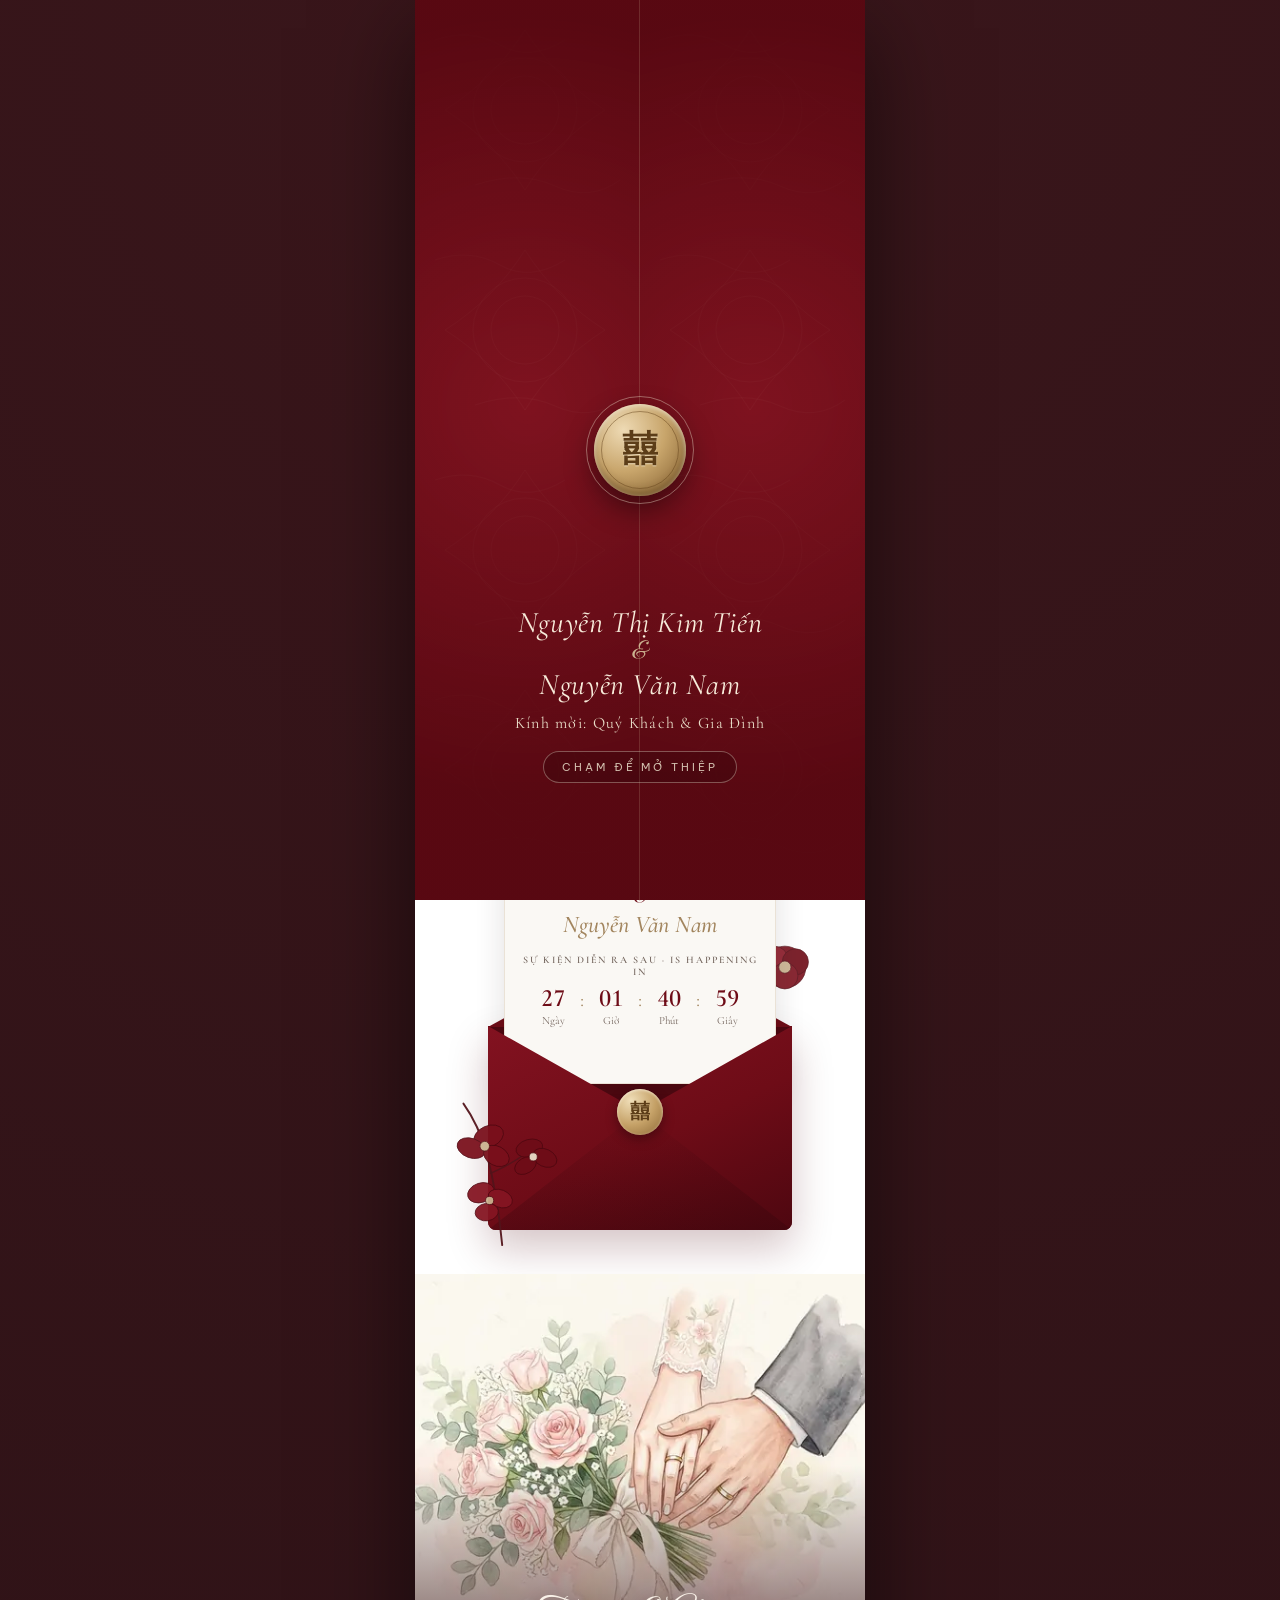
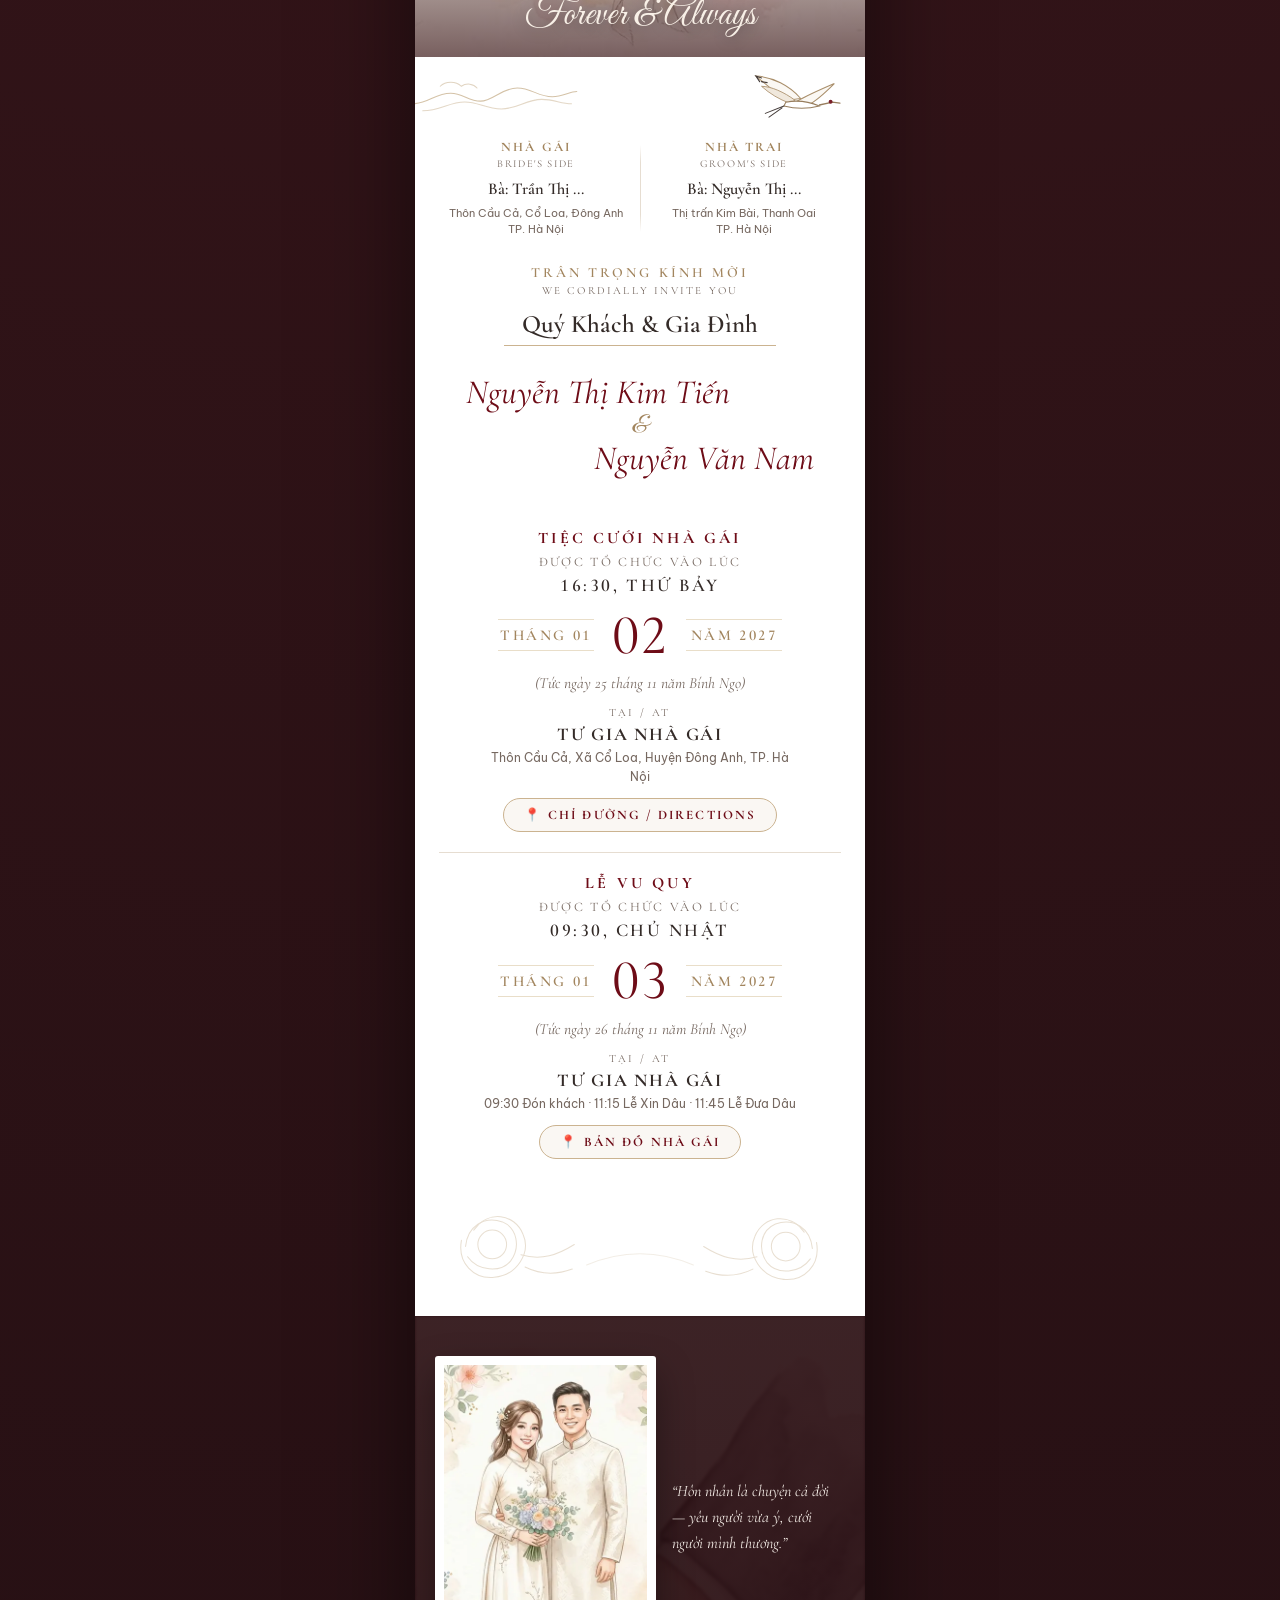
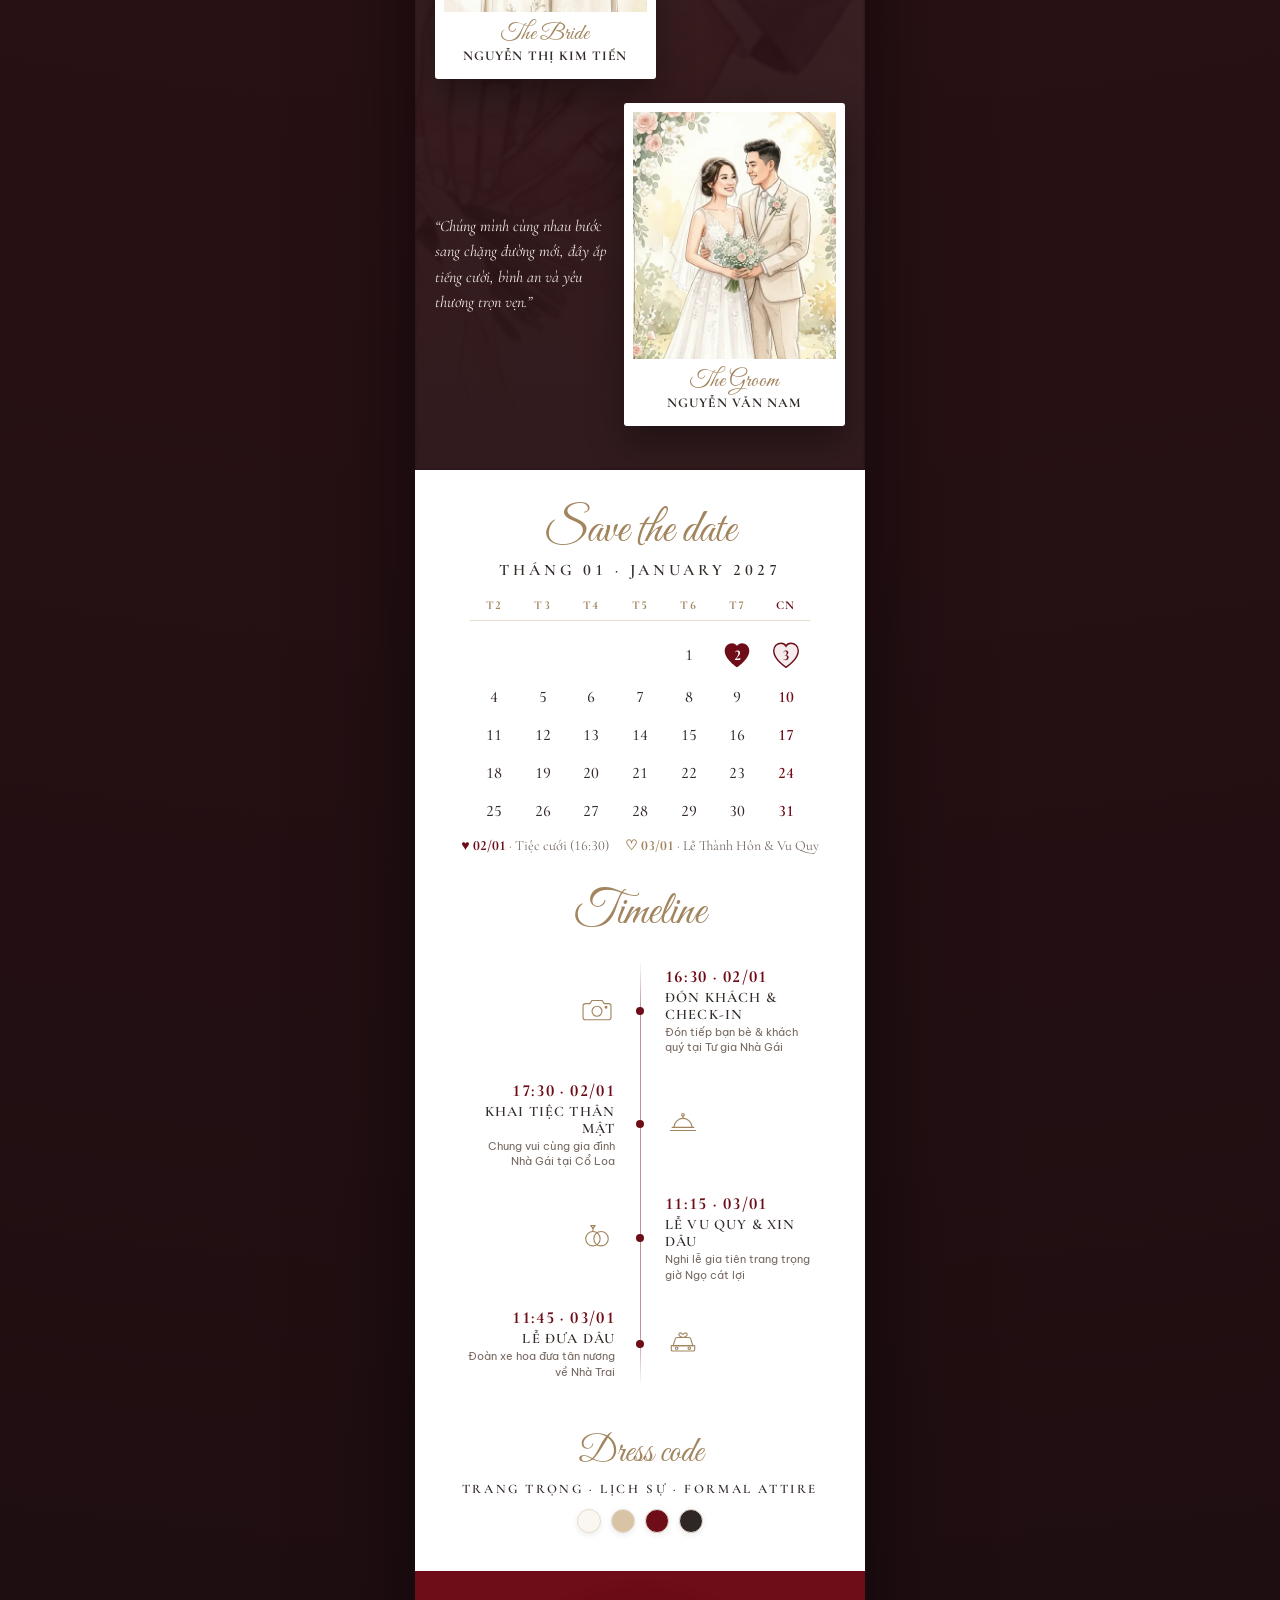
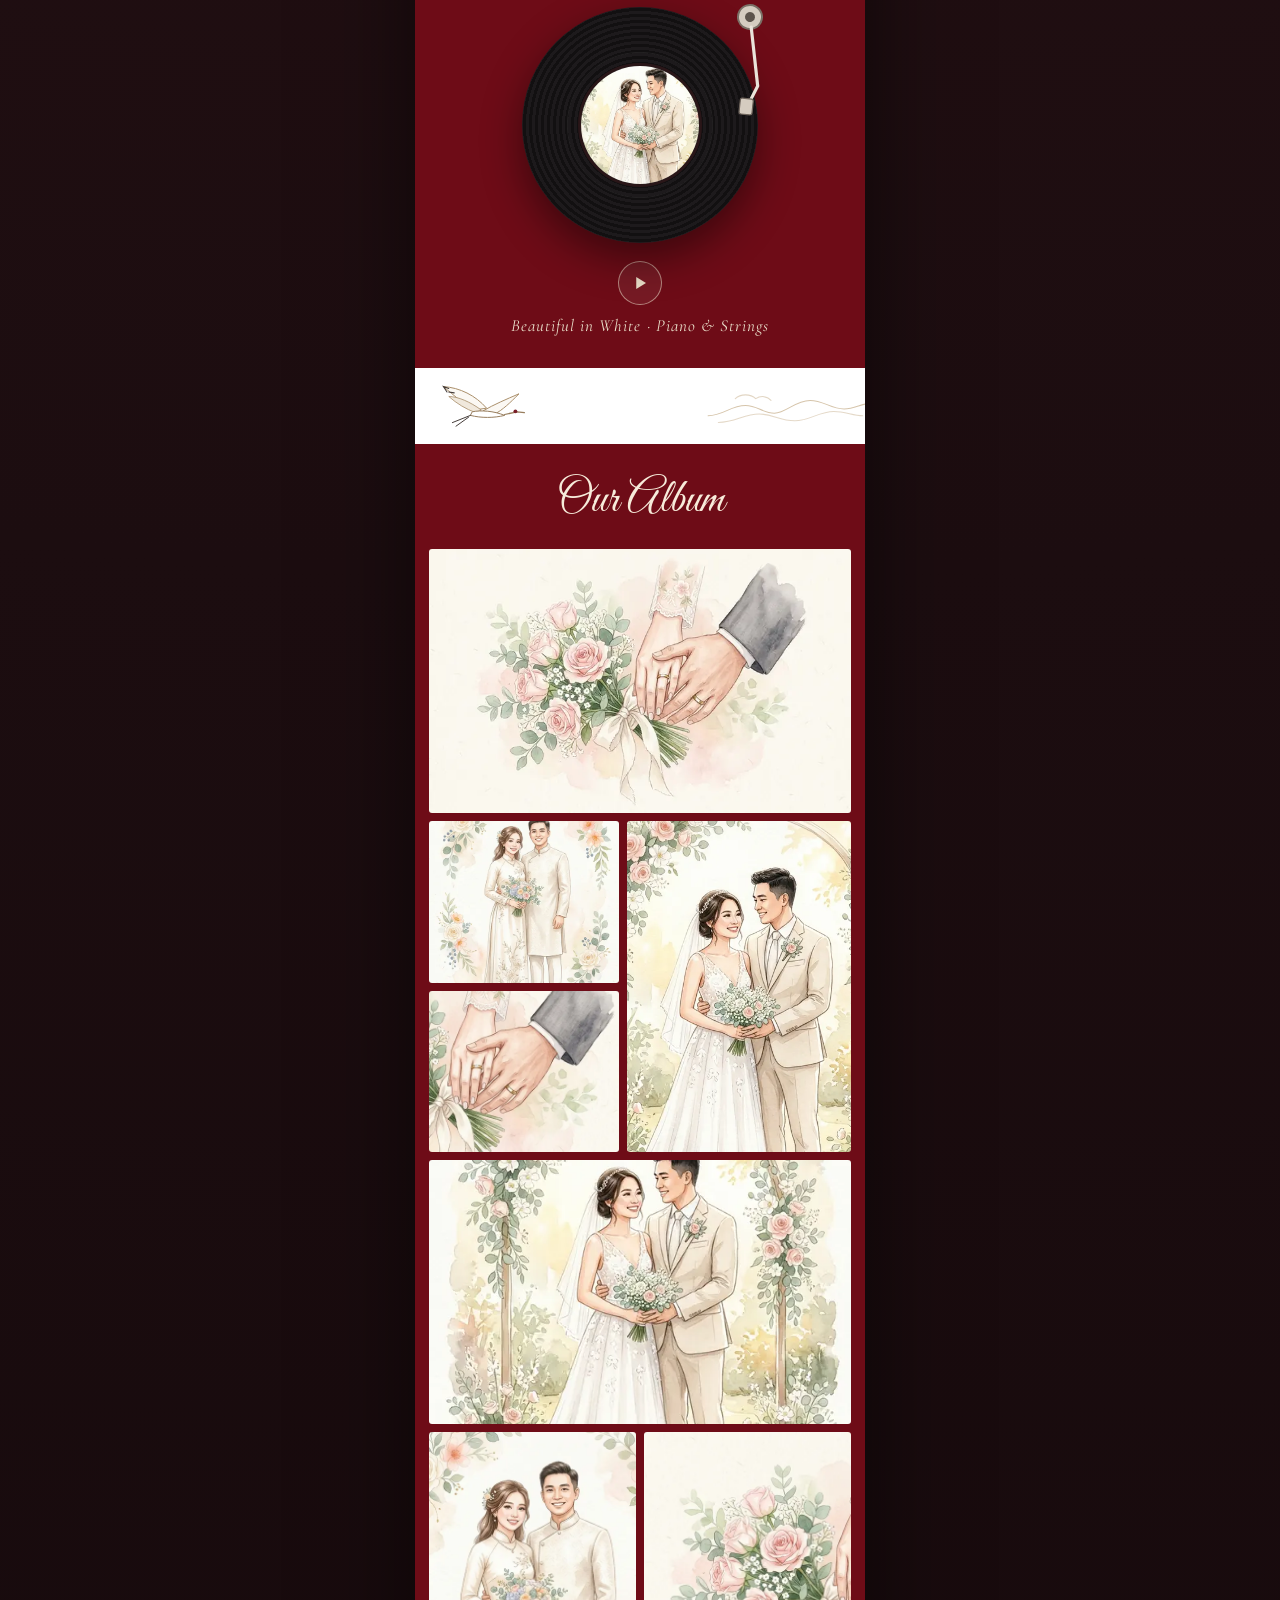
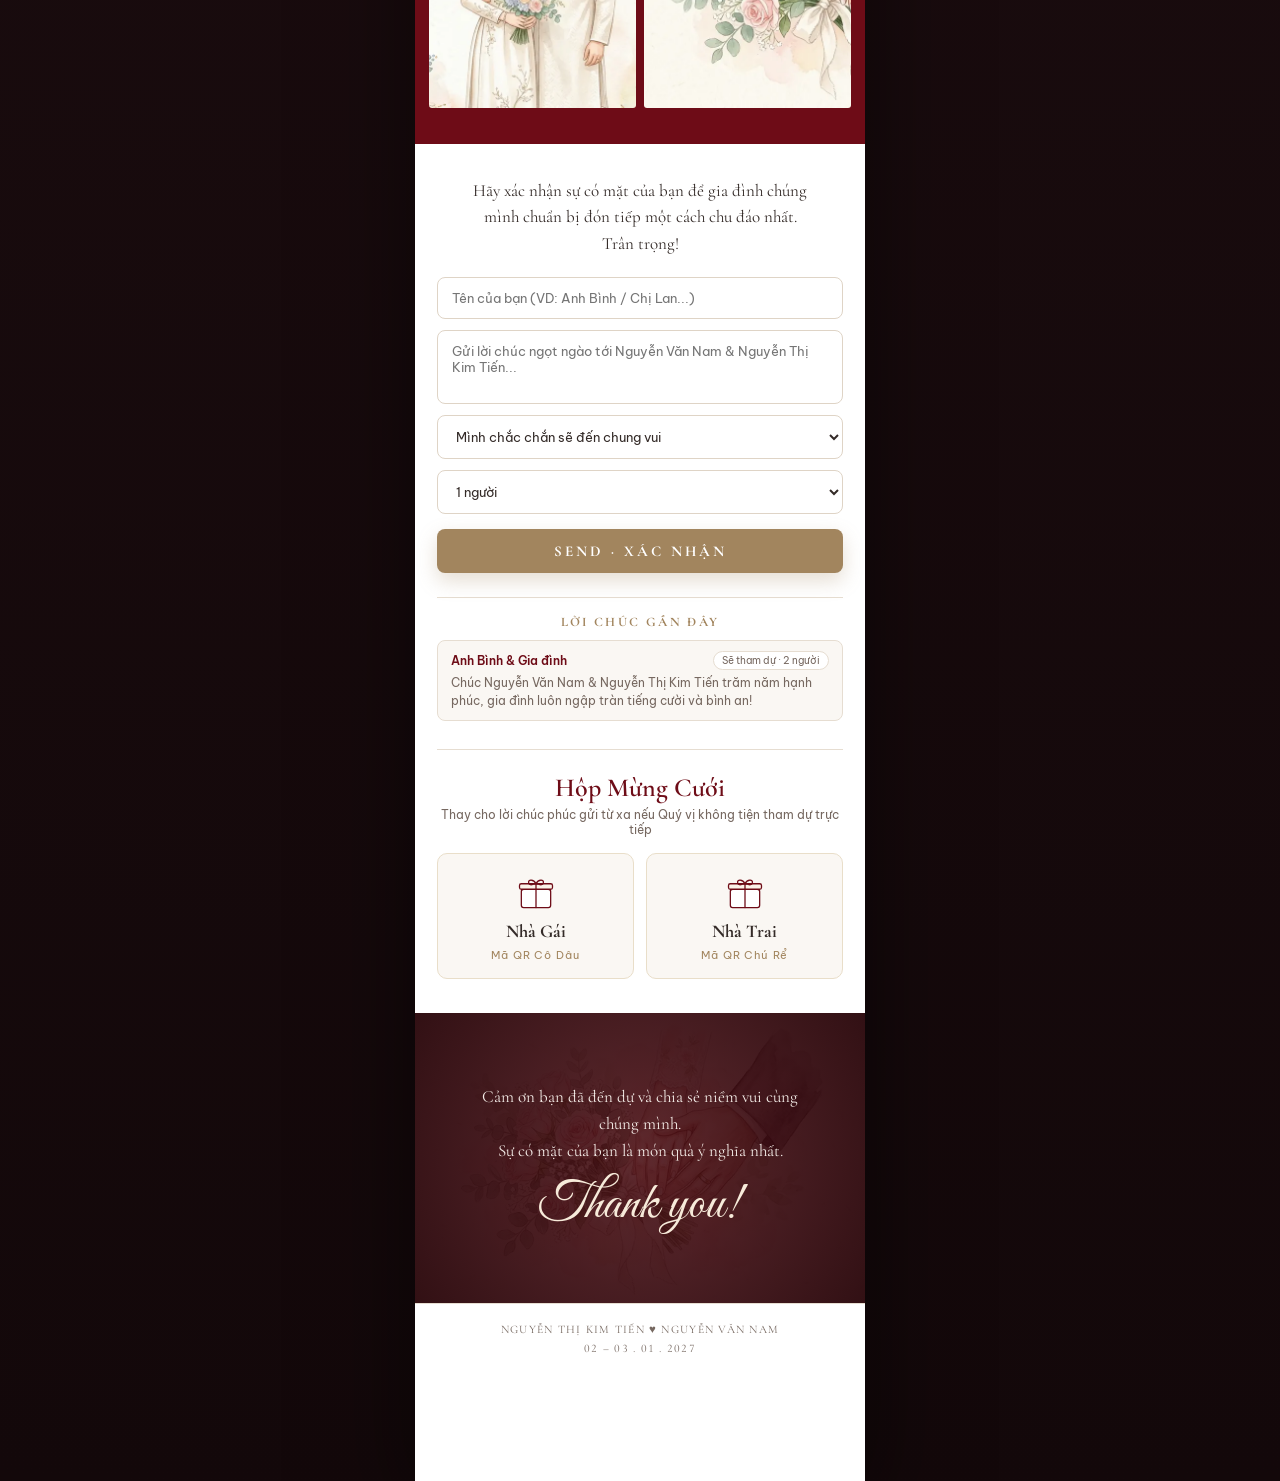
==== commit ca2aee22: "feat: add fixed bottom quick-navigation menu and display full couple names (Nguyễn Văn Nam & Nguyễn " ====
--- a/nha-gai/index.html
+++ b/nha-gai/index.html
@@ -3,14 +3,14 @@
 <head>
   <meta charset="UTF-8" />
   <meta name="viewport" content="width=device-width, initial-scale=1.0, viewport-fit=cover" />
-  <title>Thiệp Mời Nhà Gái — Kim Tiến &amp; Văn Nam (16:30 · 02.01.2027)</title>
+  <title>Thiệp Mời Nhà Gái — Nguyễn Thị Kim Tiến &amp; Nguyễn Văn Nam (16:30 · 02.01.2027)</title>
   <meta name="description" content="Trân trọng kính mời Quý khách tới dự Tiệc Cưới Nhà Gái lúc 16:30 Thứ Bảy ngày 02/01/2027 & Lễ Vu Quy ngày 03/01/2027 tại Thôn Cầu Cả, Cổ Loa, Đông Anh, TP. Hà Nội." />
   <meta name="theme-color" content="#6E0C17" />
   <link rel="icon" type="image/svg+xml" href="data:image/svg+xml,%3Csvg xmlns='http://www.w3.org/2000/svg' viewBox='0 0 64 64'%3E%3Crect width='64' height='64' rx='16' fill='%236E0C17'/%3E%3Ctext x='32' y='44' text-anchor='middle' fill='%23E9DEC9' font-family='serif' font-size='34'%3E%E5%9B%8D%3C/text%3E%3C/svg%3E" />
 
   <!-- Open Graph / Zalo / Facebook Preview -->
   <meta property="og:type" content="website" />
-  <meta property="og:title" content="Thiệp Mời Tiệc Cưới Nhà Gái — Kim Tiến & Văn Nam" />
+  <meta property="og:title" content="Thiệp Mời Tiệc Cưới Nhà Gái — Nguyễn Thị Kim Tiến & Nguyễn Văn Nam" />
   <meta property="og:description" content="Trân trọng kính mời Quý khách tới dự Tiệc Cưới Nhà Gái lúc 16:30 Thứ Bảy ngày 02/01/2027 & Lễ Vu Quy ngày 03/01/2027 tại Thôn Cầu Cả, Cổ Loa, Đông Anh, TP. Hà Nội." />
   <meta property="og:image" content="https://namkun96.github.io/thiep-cuoi-vannam-kimtien/og-cover.jpeg" />
   <meta property="og:image:width" content="1200" />
@@ -37,7 +37,7 @@
       </button>
 
       <div class="door-caption">
-        <p id="doorCouple" class="door-couple">Văn Nam &amp; Kim Tiến</p>
+        <p id="doorCouple" class="door-couple">Nguyễn Văn Nam<span class="door-amp">&amp;</span>Nguyễn Thị Kim Tiến</p>
         <p id="doorGuestLine" class="door-guest-line">Kính mời: Quý Khách &amp; Gia Đình</p>
         <span class="door-hint">Chạm để mở thiệp</span>
       </div>
@@ -49,10 +49,14 @@
 
     <!-- 1. FULL-BLEED CINEMATIC HERO COVER -->
     <section class="hero-cover">
-      <img id="heroCoverImg" class="hero-cover-img" src="../images/hero-arch.webp" alt="Văn Nam &amp; Kim Tiến" />
+      <img id="heroCoverImg" class="hero-cover-img" src="../images/hero-arch.webp" alt="Nguyễn Văn Nam &amp; Nguyễn Thị Kim Tiến" />
       <div class="hero-cover-scrim" aria-hidden="true"></div>
       <div class="hero-cover-text">
-        <h1 id="heroCoupleNames" class="hero-couple-names">Văn Nam <span class="amp">&amp;</span> Kim Tiến</h1>
+        <h1 id="heroCoupleNames" class="hero-couple-names">
+          <span class="name-line">Nguyễn Văn Nam</span>
+          <span class="amp">&amp;</span>
+          <span class="name-line">Nguyễn Thị Kim Tiến</span>
+        </h1>
         <p class="hero-save-line">Save Our Date</p>
         <p id="heroDateSub" class="hero-date-sub lnum">02 – 03 . 01 . 2027</p>
       </div>
@@ -119,7 +123,11 @@
 
           <div class="env-letter-card">
             <p class="letter-kicker">Trân trọng kính mời dự lễ cưới của<br/>You're invited to the wedding of</p>
-            <p id="letterNames" class="letter-names">Văn Nam<span class="amp-small">&amp;</span>Kim Tiến</p>
+            <p id="letterNames" class="letter-names">
+              <span class="letter-line">Nguyễn Văn Nam</span>
+              <span class="amp-small">&amp;</span>
+              <span class="letter-line">Nguyễn Thị Kim Tiến</span>
+            </p>
             <p class="letter-cd-kicker">Sự kiện diễn ra sau · Is happening in</p>
             <div class="letter-cd-row lnum">
               <div class="lcd-unit-col"><span id="cdDays" class="lcd-num">00</span><span class="lcd-lbl">Ngày</span></div>
@@ -164,7 +172,7 @@
     </div>
 
     <!-- 4. FORMAL TWO-FAMILY INVITATION SUITE (JMII 00:11 - 00:18) -->
-    <section class="formal-suite">
+    <section id="secInvite" class="formal-suite">
       <div class="families-formal">
         <div class="reveal from-left">
           <p id="famLeftVi" class="fam-col-title">Nhà Trai</p>
@@ -187,9 +195,9 @@
       </div>
 
       <div class="formal-couple-names reveal">
-        <p id="formalNameTop" class="formal-name-top">Văn Nam</p>
+        <p id="formalNameTop" class="formal-name-top">Nguyễn Văn Nam</p>
         <span class="formal-name-amp" aria-hidden="true">&amp;</span>
-        <p id="formalNameBottom" class="formal-name-bottom">Kim Tiến</p>
+        <p id="formalNameBottom" class="formal-name-bottom">Nguyễn Thị Kim Tiến</p>
       </div>
 
       <div id="formalEventsList"></div>
@@ -216,9 +224,9 @@
       <div class="story-grid">
         <div class="story-row">
           <div id="polaroidCard1" class="polaroid-card reveal from-left">
-            <img id="polaroid1Img" class="polaroid-img" src="../images/arch-closeup.webp" alt="Chú Rể Văn Nam" loading="lazy" />
+            <img id="polaroid1Img" class="polaroid-img" src="../images/arch-closeup.webp" alt="Chú Rể Nguyễn Văn Nam" loading="lazy" />
             <p id="polaroid1Role" class="polaroid-role">The Groom</p>
-            <p id="polaroid1Name" class="polaroid-name">Văn Nam</p>
+            <p id="polaroid1Name" class="polaroid-name">Nguyễn Văn Nam</p>
           </div>
           <p class="story-copy reveal from-right">
             “Hôn nhân là chuyện cả đời — yêu người vừa ý, cưới người mình thương.”
@@ -230,16 +238,16 @@
             “Chúng mình cùng nhau bước sang chặng đường mới, đầy ắp tiếng cười, bình an và yêu thương trọn vẹn.”
           </p>
           <div id="polaroidCard2" class="polaroid-card reveal from-right">
-            <img id="polaroid2Img" class="polaroid-img" src="../images/aodai-closeup.webp" alt="Cô Dâu Kim Tiến" loading="lazy" />
+            <img id="polaroid2Img" class="polaroid-img" src="../images/aodai-closeup.webp" alt="Cô Dâu Nguyễn Thị Kim Tiến" loading="lazy" />
             <p id="polaroid2Role" class="polaroid-role">The Bride</p>
-            <p id="polaroid2Name" class="polaroid-name">Kim Tiến</p>
+            <p id="polaroid2Name" class="polaroid-name">Nguyễn Thị Kim Tiến</p>
           </div>
         </div>
       </div>
     </section>
 
     <!-- 6. SAVE THE DATE CALENDAR, VERTICAL TIMELINE & DRESS CODE (JMII 00:22 - 00:26) -->
-    <section class="schedule-suite">
+    <section id="secSchedule" class="schedule-suite">
       <div class="reveal">
         <p class="accent-heading">Save the date</p>
         <p class="cal-sub-month lnum">Tháng 01 · January 2027</p>
@@ -366,7 +374,7 @@
 
       <form id="rsvpForm" class="rsvp-form reveal">
         <input id="rsvpName" type="text" required class="rsvp-field" placeholder="Tên của bạn (VD: Anh Bình / Chị Lan...)" />
-        <textarea id="rsvpWish" rows="3" class="rsvp-field" style="resize:none;" placeholder="Gửi lời chúc ngọt ngào tới cô dâu chú rể..."></textarea>
+        <textarea id="rsvpWish" rows="3" class="rsvp-field" style="resize:none;" placeholder="Gửi lời chúc ngọt ngào tới Nguyễn Văn Nam &amp; Nguyễn Thị Kim Tiến..."></textarea>
 
         <select id="rsvpStatus" class="rsvp-field" aria-label="Xác nhận tham dự">
           <option value="Sẽ tham dự">Mình chắc chắn sẽ đến chung vui</option>
@@ -380,8 +388,8 @@
         </select>
 
         <select id="rsvpSide" class="rsvp-field" aria-label="Khách mời của gia đình nào">
-          <option value="Khách Nhà Trai">Khách mời Nhà Trai (Chú rể Văn Nam)</option>
-          <option value="Khách Nhà Gái">Khách mời Nhà Gái (Cô dâu Kim Tiến)</option>
+          <option value="Khách Nhà Trai">Khách mời Nhà Trai (Chú rể Nguyễn Văn Nam)</option>
+          <option value="Khách Nhà Gái">Khách mời Nhà Gái (Cô dâu Nguyễn Thị Kim Tiến)</option>
         </select>
 
         <button id="rsvpSubmitBtn" type="submit" class="rsvp-submit">Send · Xác Nhận</button>
@@ -395,13 +403,13 @@
               <span class="wish-author">Anh Bình &amp; Gia đình</span>
               <span class="wish-tag">Sẽ tham dự · 2 người</span>
             </div>
-            <p class="wish-body">Chúc Văn Nam &amp; Kim Tiến trăm năm hạnh phúc, gia đình luôn ngập tràn tiếng cười và bình an!</p>
+            <p class="wish-body">Chúc Nguyễn Văn Nam &amp; Nguyễn Thị Kim Tiến trăm năm hạnh phúc, gia đình luôn ngập tràn tiếng cười và bình an!</p>
           </div>
         </div>
       </div>
 
       <!-- Minimalist Hộp Mừng Cưới -->
-      <div class="gift-block reveal">
+      <div id="secGift" class="gift-block reveal">
         <h2 class="gift-heading">Hộp Mừng Cưới</h2>
         <p class="gift-note">Thay cho lời chúc phúc gửi từ xa nếu Quý vị không tiện tham dự trực tiếp</p>
         <div class="gift-duo">
@@ -440,13 +448,53 @@
       </div>
     </footer>
     <div class="footer-bar lnum">
-      <span id="footerBrand">VĂN NAM ♥ KIM TIẾN</span>
+      <span id="footerBrand">NGUYỄN VĂN NAM ♥ NGUYỄN THỊ KIM TIẾN</span>
       <span>02 – 03 . 01 . 2027</span>
     </div>
 
   </main>
 
-  <!-- DISCREET FLOATING AUDIO BUTTON (BOTTOM-RIGHT, JMII STYLE) -->
+  <!-- FIXED BOTTOM QUICK-NAVIGATION MENU -->
+  <nav id="bottomNav" class="bottom-nav" aria-label="Điều hướng nhanh các mục chính">
+    <button type="button" class="bnav-item active" data-target="secInvite">
+      <svg viewBox="0 0 24 24" fill="none" stroke="currentColor" stroke-linecap="round" stroke-linejoin="round" aria-hidden="true">
+        <rect x="3" y="5" width="18" height="14" rx="2"></rect>
+        <path d="m3 7 9 6 9-6"></path>
+      </svg>
+      <span>Lời mời</span>
+    </button>
+    <button type="button" class="bnav-item" data-target="secSchedule">
+      <svg viewBox="0 0 24 24" fill="none" stroke="currentColor" stroke-linecap="round" stroke-linejoin="round" aria-hidden="true">
+        <rect x="3" y="4" width="18" height="18" rx="2"></rect>
+        <path d="M16 2v4M8 2v4M3 10h18"></path>
+      </svg>
+      <span>Lịch trình</span>
+    </button>
+    <button type="button" class="bnav-item" data-target="secAlbum">
+      <svg viewBox="0 0 24 24" fill="none" stroke="currentColor" stroke-linecap="round" stroke-linejoin="round" aria-hidden="true">
+        <rect x="3" y="4" width="18" height="16" rx="2"></rect>
+        <circle cx="8.5" cy="9.5" r="1.5"></circle>
+        <path d="m21 16-5-5L5 20"></path>
+      </svg>
+      <span>Album</span>
+    </button>
+    <button type="button" class="bnav-item" data-target="secRsvp">
+      <svg viewBox="0 0 24 24" fill="none" stroke="currentColor" stroke-linecap="round" stroke-linejoin="round" aria-hidden="true">
+        <path d="M19 14c1.49-1.46 3-3.21 3-5.5A5.5 5.5 0 0 0 16.5 3c-1.76 0-3 .5-4.5 2-1.5-1.5-2.74-2-4.5-2A5.5 5.5 0 0 0 2 8.5c0 2.3 1.5 4.05 3 5.5l7 7Z"></path>
+      </svg>
+      <span>Xác nhận</span>
+    </button>
+    <button type="button" class="bnav-item" data-target="secGift">
+      <svg viewBox="0 0 24 24" fill="none" stroke="currentColor" stroke-linecap="round" stroke-linejoin="round" aria-hidden="true">
+        <rect x="3" y="8" width="18" height="4" rx="1"></rect>
+        <path d="M12 8v13M19 12v7a2 2 0 0 1-2 2H7a2 2 0 0 1-2-2v-7"></path>
+        <path d="M7.5 8a2.5 2.5 0 0 1 0-5A4.8 8 0 0 1 12 8a4.8 8 0 0 1 4.5-5 2.5 2.5 0 0 1 0 5"></path>
+      </svg>
+      <span>Mừng cưới</span>
+    </button>
+  </nav>
+
+  <!-- DISCREET FLOATING AUDIO BUTTON (ABOVE FIXED FOOTER MENU) -->
   <audio id="bgMusic" src="../music/beautiful-in-white.mp3" loop preload="auto" playsinline></audio>
   <button id="musicToggleBtn" type="button" class="audio-fab" aria-label="Bật hoặc tắt nhạc nền Beautiful in White" aria-pressed="false" title="Beautiful in White">
     <span class="audio-fab-ring" aria-hidden="true"></span>
@@ -462,7 +510,7 @@
   <div id="rsvpThanksModal" class="modal-backdrop hidden">
     <div class="modal-box rsvp-thanks-card">
       <button id="btnCloseThanks" type="button" class="rsvp-thanks-close" aria-label="Đóng">✕</button>
-      <img id="rsvpThanksPhoto" class="rsvp-thanks-photo" src="../images/aodai-closeup.webp" alt="Văn Nam &amp; Kim Tiến" />
+      <img id="rsvpThanksPhoto" class="rsvp-thanks-photo" src="../images/aodai-closeup.webp" alt="Nguyễn Văn Nam &amp; Nguyễn Thị Kim Tiến" />
       <div class="rsvp-thanks-body">
         <p class="rsvp-thanks-text">
           Cảm ơn bạn đã dành thời gian phản hồi.<br/>
@@ -493,7 +541,7 @@
       <div id="qrGrid" class="qr-grid two-cols">
         <div id="groomQrCard" class="qr-card">
           <span class="qr-role-tag">Mừng Chú Rể</span>
-          <strong id="modalGroomName" class="qr-person">Văn Nam</strong>
+          <strong id="modalGroomName" class="qr-person">Nguyễn Văn Nam</strong>
           <div class="qr-frame">
             <svg id="groomQrSvg" style="width:100%; height:100%;" viewBox="0 0 120 120" fill="none">
               <rect width="120" height="120" fill="#FFF"/>
@@ -519,7 +567,7 @@
 
         <div id="brideQrCard" class="qr-card">
           <span class="qr-role-tag">Mừng Cô Dâu</span>
-          <strong id="modalBrideName" class="qr-person">Kim Tiến</strong>
+          <strong id="modalBrideName" class="qr-person">Nguyễn Thị Kim Tiến</strong>
           <div class="qr-frame">
             <svg id="brideQrSvg" style="width:100%; height:100%;" viewBox="0 0 120 120" fill="none">
               <rect width="120" height="120" fill="#FFF"/>
@@ -535,7 +583,7 @@
           <div>
             <p id="modalBrideBank" class="qr-bank">Techcombank — CN Đông Anh</p>
             <p id="modalBrideAcc" class="qr-acc">1903 8899 12345</p>
-            <p id="modalBrideOwner" class="qr-owner">KIM TIEN</p>
+            <p id="modalBrideOwner" class="qr-owner">NGUYEN THI KIM TIEN</p>
           </div>
           <div class="qr-actions">
             <button id="btnCopyBride" type="button" class="qr-mini-btn">Copy STK</button>
--- a/assets/style.css
+++ b/assets/style.css
@@ -39,7 +39,7 @@
   display: flex;
   justify-content: center;
   -webkit-font-smoothing: antialiased;
-  overflow-x: hidden;
+  overflow-x: clip;
 }
 
 img { display: block; max-width: 100%; }
@@ -61,7 +61,11 @@
   background: var(--paper);
   position: relative;
   box-shadow: 0 28px 90px rgba(0, 0, 0, 0.55);
-  overflow-x: hidden;
+  overflow-x: clip;
+}
+
+#secInvite, #secSchedule, #secAlbum, #secRsvp, #secGift {
+  scroll-margin-top: 10px;
 }
 
 /* ===== 0. IMPERIAL BURGUNDY DOUBLE-DOOR OPENING WITH GOLD 囍 SEAL ===== */
@@ -182,11 +186,21 @@
 .door-couple {
   font-family: var(--serif);
   font-style: italic;
-  font-size: 30px;
+  font-size: clamp(25px, 6.8vw, 30px);
   font-weight: 400;
-  letter-spacing: 0.04em;
+  letter-spacing: 0.02em;
+  line-height: 1.2;
   color: #F7EBDA;
-  margin: 0 0 6px;
+  margin: 0 0 10px;
+}
+.door-couple .door-amp {
+  display: block;
+  font-family: var(--accent-script);
+  font-style: normal;
+  font-size: 24px;
+  line-height: 0.9;
+  color: var(--gold-light);
+  margin: 2px 0;
 }
 .door-guest-line {
   font-family: var(--serif);
@@ -306,9 +320,9 @@
   background: linear-gradient(
     180deg,
     rgba(38, 8, 12, 0.14) 0%,
-    rgba(38, 8, 12, 0.05) 38%,
-    rgba(48, 8, 14, 0.56) 68%,
-    rgba(46, 7, 13, 0.90) 100%
+    rgba(38, 8, 12, 0.05) 36%,
+    rgba(48, 8, 14, 0.62) 66%,
+    rgba(46, 7, 13, 0.92) 100%
   );
   pointer-events: none;
 }
@@ -317,35 +331,40 @@
   position: absolute;
   left: 0;
   right: 0;
-  bottom: 34px;
+  bottom: 28px;
   z-index: 2;
   text-align: center;
-  padding: 0 22px;
+  padding: 0 18px;
   color: #FFFFFF;
 }
 
-/* Crisp, airy, ultra-readable Editorial Serif Italic for Vietnamese names */
+/* Crisp, airy, ultra-readable Editorial Serif Italic for full Vietnamese names */
 .hero-couple-names {
   font-family: var(--serif);
   font-style: italic;
-  font-size: clamp(32px, 8.6vw, 41px);
+  font-size: clamp(29px, 7.8vw, 37px);
   font-weight: 400;
   letter-spacing: 0.02em;
-  line-height: 1.15;
-  white-space: nowrap;
+  line-height: 1.18;
   margin: 0 0 12px;
   color: #FFFDF9;
-  text-shadow: 0 4px 20px rgba(0, 0, 0, 0.42);
+  text-shadow: 0 4px 20px rgba(0, 0, 0, 0.45);
   opacity: 0;
   transform: translateY(18px);
   transition: opacity 1s ease 0.35s, transform 1s cubic-bezier(0.22, 1, 0.36, 1) 0.35s;
 }
+.hero-couple-names .name-line {
+  display: block;
+  white-space: nowrap;
+}
 .hero-couple-names .amp {
+  display: block;
   font-family: var(--accent-script);
   font-style: normal;
-  font-size: 0.92em;
+  font-size: 0.84em;
+  line-height: 0.85;
   color: var(--gold-pale);
-  margin: 0 6px;
+  margin: 2px 0;
 }
 
 .hero-save-line {
@@ -483,18 +502,22 @@
 .letter-names {
   font-family: var(--serif);
   font-style: italic;
-  font-size: 27px;
+  font-size: clamp(20px, 5.4vw, 24px);
   font-weight: 500;
-  line-height: 1.2;
+  line-height: 1.24;
   color: var(--gold);
   margin: 0 0 14px;
+}
+.letter-names .letter-line {
+  display: block;
+  white-space: nowrap;
 }
 .letter-names .amp-small {
   display: block;
   font-family: var(--accent-script);
   font-style: normal;
-  font-size: 22px;
-  line-height: 1;
+  font-size: 21px;
+  line-height: 0.95;
   color: var(--burgundy);
   margin: 2px 0;
 }
@@ -708,41 +731,43 @@
   margin: 0 0 22px;
 }
 
-/* Crisp, spacious, super-readable diagonal Serif couple names (NO messy calligraphy!) */
+/* Crisp, spacious, super-readable diagonal Serif couple names */
 .formal-couple-names {
-  max-width: 310px;
+  max-width: 356px;
   margin: 0 auto 24px;
   padding: 6px 0;
 }
 .formal-name-top {
   font-family: var(--serif);
   font-style: italic;
-  font-size: clamp(38px, 10.5vw, 46px);
+  font-size: clamp(27px, 7.2vw, 34px);
   font-weight: 400;
-  line-height: 1.05;
+  line-height: 1.12;
+  white-space: nowrap;
   color: var(--burgundy);
   text-align: left;
-  padding-left: 10px;
+  padding-left: 4px;
   margin: 0;
 }
 .formal-name-amp {
   font-family: var(--accent-script);
-  font-size: 28px;
+  font-size: 26px;
   color: var(--gold);
-  line-height: 0.7;
-  margin: 2px 0;
+  line-height: 0.85;
+  margin: 3px 0;
   display: block;
   text-align: center;
 }
 .formal-name-bottom {
   font-family: var(--serif);
   font-style: italic;
-  font-size: clamp(38px, 10.5vw, 46px);
+  font-size: clamp(27px, 7.2vw, 34px);
   font-weight: 400;
-  line-height: 1.05;
+  line-height: 1.12;
+  white-space: nowrap;
   color: var(--burgundy);
   text-align: right;
-  padding-right: 10px;
+  padding-right: 4px;
   margin: 0;
 }
 
@@ -948,9 +973,10 @@
 }
 .polaroid-name {
   font-family: var(--serif);
-  font-size: 16px;
+  font-size: 13.5px;
   font-weight: 700;
-  letter-spacing: 0.16em;
+  letter-spacing: 0.08em;
+  line-height: 1.3;
   text-transform: uppercase;
   color: var(--ink);
   margin: 0;
@@ -1550,22 +1576,95 @@
 
 .footer-bar {
   background: var(--paper);
-  padding: 14px 20px;
-  display: flex;
-  align-items: center;
-  justify-content: space-between;
-  font-family: var(--serif);
-  font-size: 12px;
-  letter-spacing: 0.18em;
+  padding: 18px 18px calc(126px + env(safe-area-inset-bottom));
+  display: flex;
+  flex-direction: column;
+  align-items: center;
+  gap: 5px;
+  text-align: center;
+  font-family: var(--serif);
+  font-size: 11.5px;
+  letter-spacing: 0.11em;
   color: var(--muted);
   border-top: 1px solid var(--line);
 }
 
-/* ===== DISCREET FLOATING AUDIO DISC TOGGLE (BOTTOM-RIGHT, JMII STYLE) ===== */
+/* ===== FIXED BOTTOM QUICK-NAVIGATION MENU (LUXURY IVORY & BURGUNDY DOCK) ===== */
+.bottom-nav {
+  position: fixed;
+  left: 50%;
+  bottom: max(10px, env(safe-area-inset-bottom));
+  transform: translateX(-50%);
+  width: min(calc(100vw - 20px), 426px);
+  z-index: 56;
+  display: grid;
+  grid-template-columns: repeat(5, 1fr);
+  align-items: center;
+  padding: 6px 4px;
+  border-radius: 999px;
+  background: rgba(255, 253, 249, 0.94);
+  backdrop-filter: blur(12px);
+  -webkit-backdrop-filter: blur(12px);
+  border: 1px solid rgba(203, 179, 144, 0.62);
+  box-shadow: 0 10px 30px rgba(32, 12, 15, 0.22);
+  transition: opacity 0.55s ease, transform 0.55s cubic-bezier(0.22, 1, 0.36, 1);
+}
+
+body:not(.hero-ready) .bottom-nav {
+  opacity: 0;
+  transform: translate(-50%, 24px);
+  pointer-events: none;
+}
+
+.bnav-item {
+  position: relative;
+  display: flex;
+  flex-direction: column;
+  align-items: center;
+  justify-content: center;
+  gap: 4px;
+  padding: 6px 2px;
+  border: none;
+  background: transparent;
+  color: var(--muted);
+  cursor: pointer;
+  border-radius: 999px;
+  transition: color 0.2s ease, background 0.2s ease;
+  -webkit-tap-highlight-color: transparent;
+}
+
+.bnav-item svg {
+  width: 17px;
+  height: 17px;
+  stroke-width: 1.7;
+  transition: transform 0.2s ease;
+}
+
+.bnav-item span {
+  font-size: 10px;
+  font-weight: 500;
+  letter-spacing: 0.02em;
+  line-height: 1.1;
+  white-space: nowrap;
+}
+
+.bnav-item:active svg {
+  transform: scale(0.9);
+}
+
+.bnav-item.active {
+  color: var(--burgundy);
+  background: rgba(110, 12, 23, 0.09);
+}
+.bnav-item.active span {
+  font-weight: 600;
+}
+
+/* ===== DISCREET FLOATING AUDIO DISC TOGGLE (ABOVE FIXED FOOTER MENU) ===== */
 .audio-fab {
   position: fixed;
-  right: max(16px, calc(50% - 210px));
-  bottom: max(18px, env(safe-area-inset-bottom));
+  right: max(14px, calc(50% - 210px));
+  bottom: calc(max(10px, env(safe-area-inset-bottom)) + 68px);
   z-index: 55;
   width: 44px;
   height: 44px;
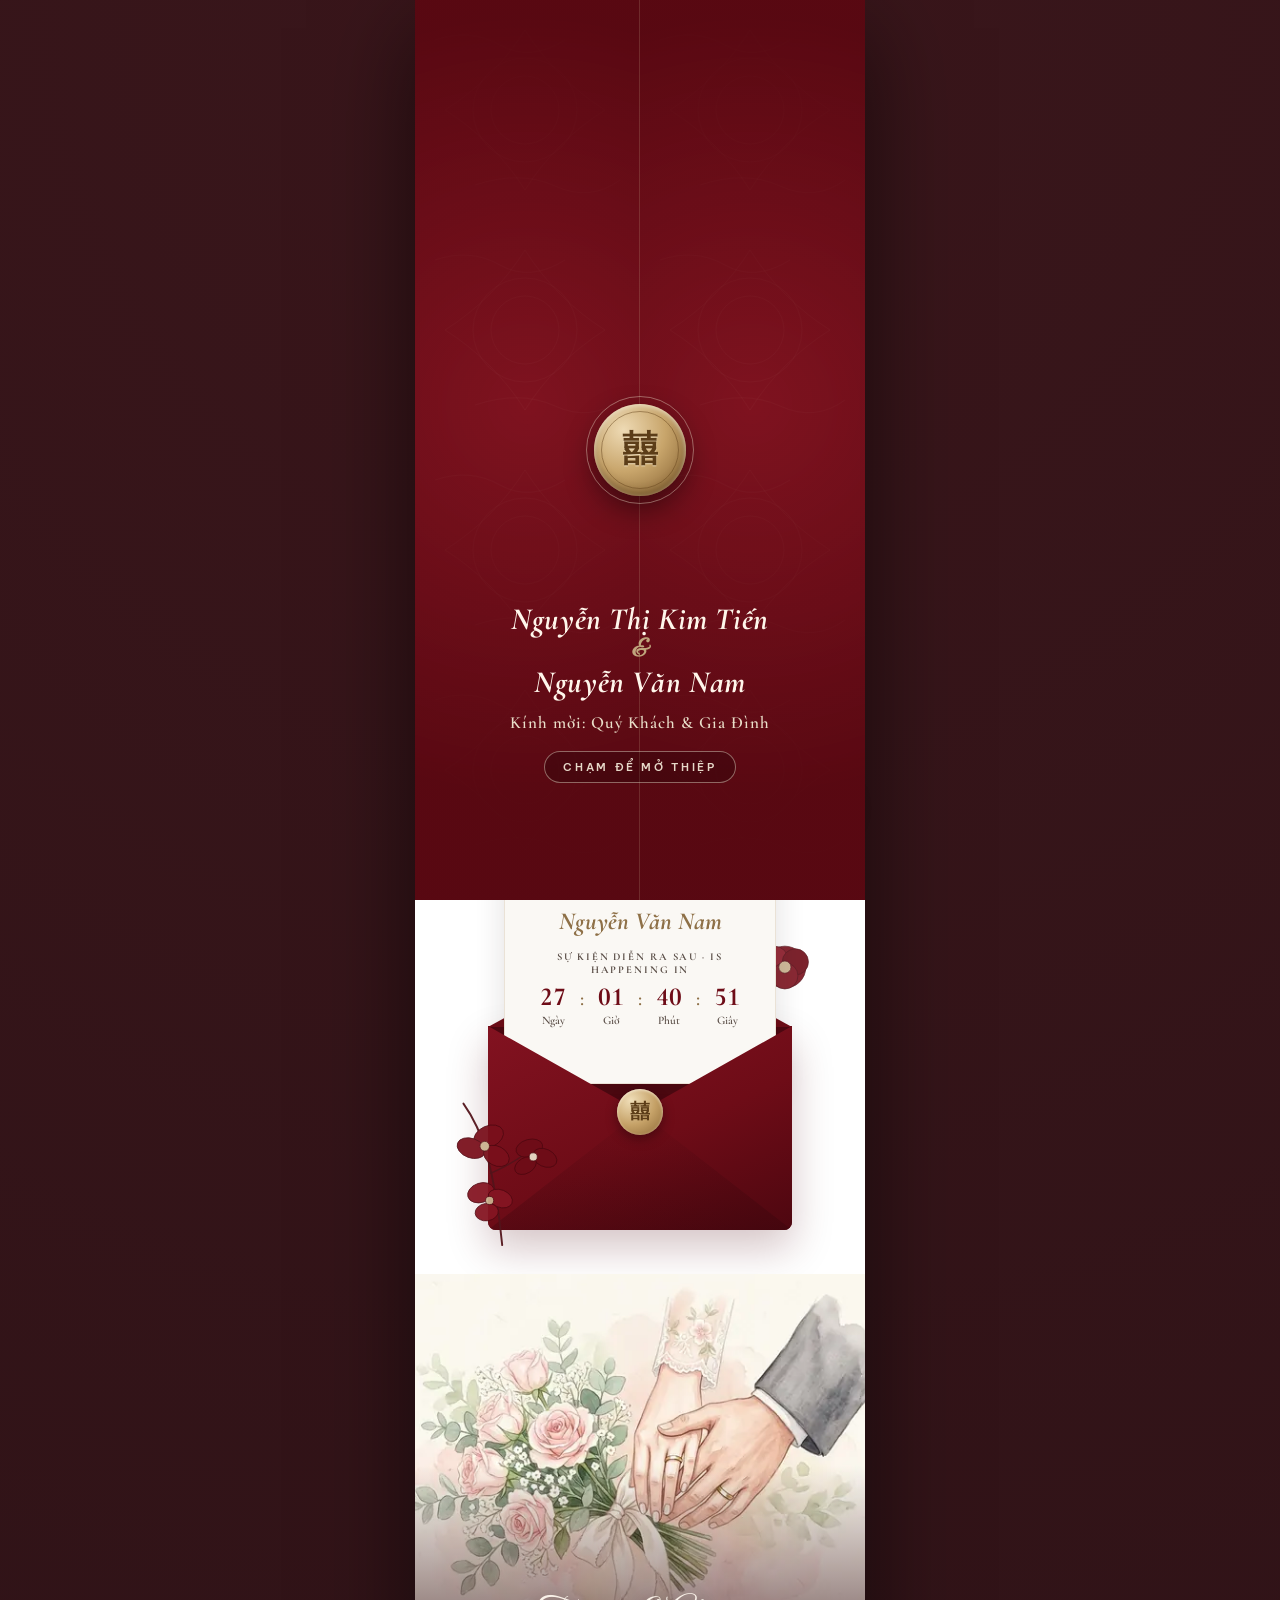
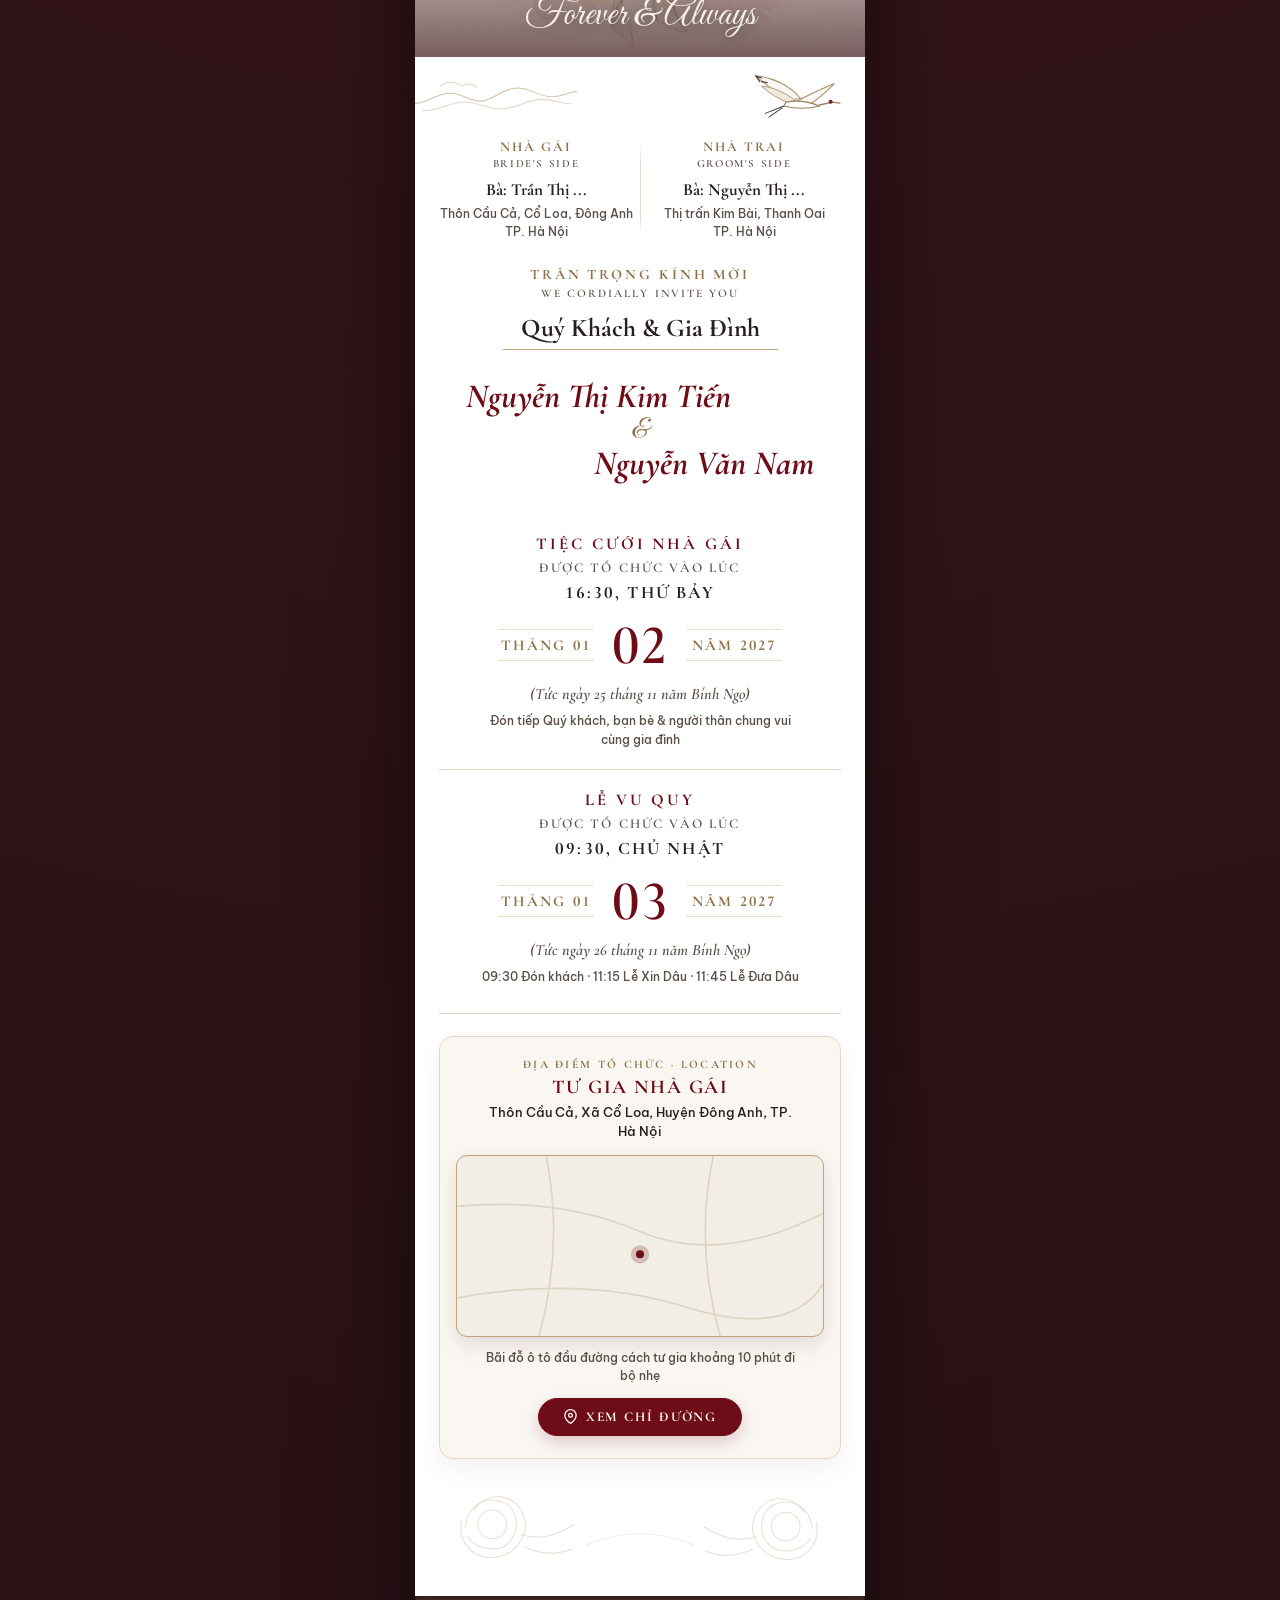
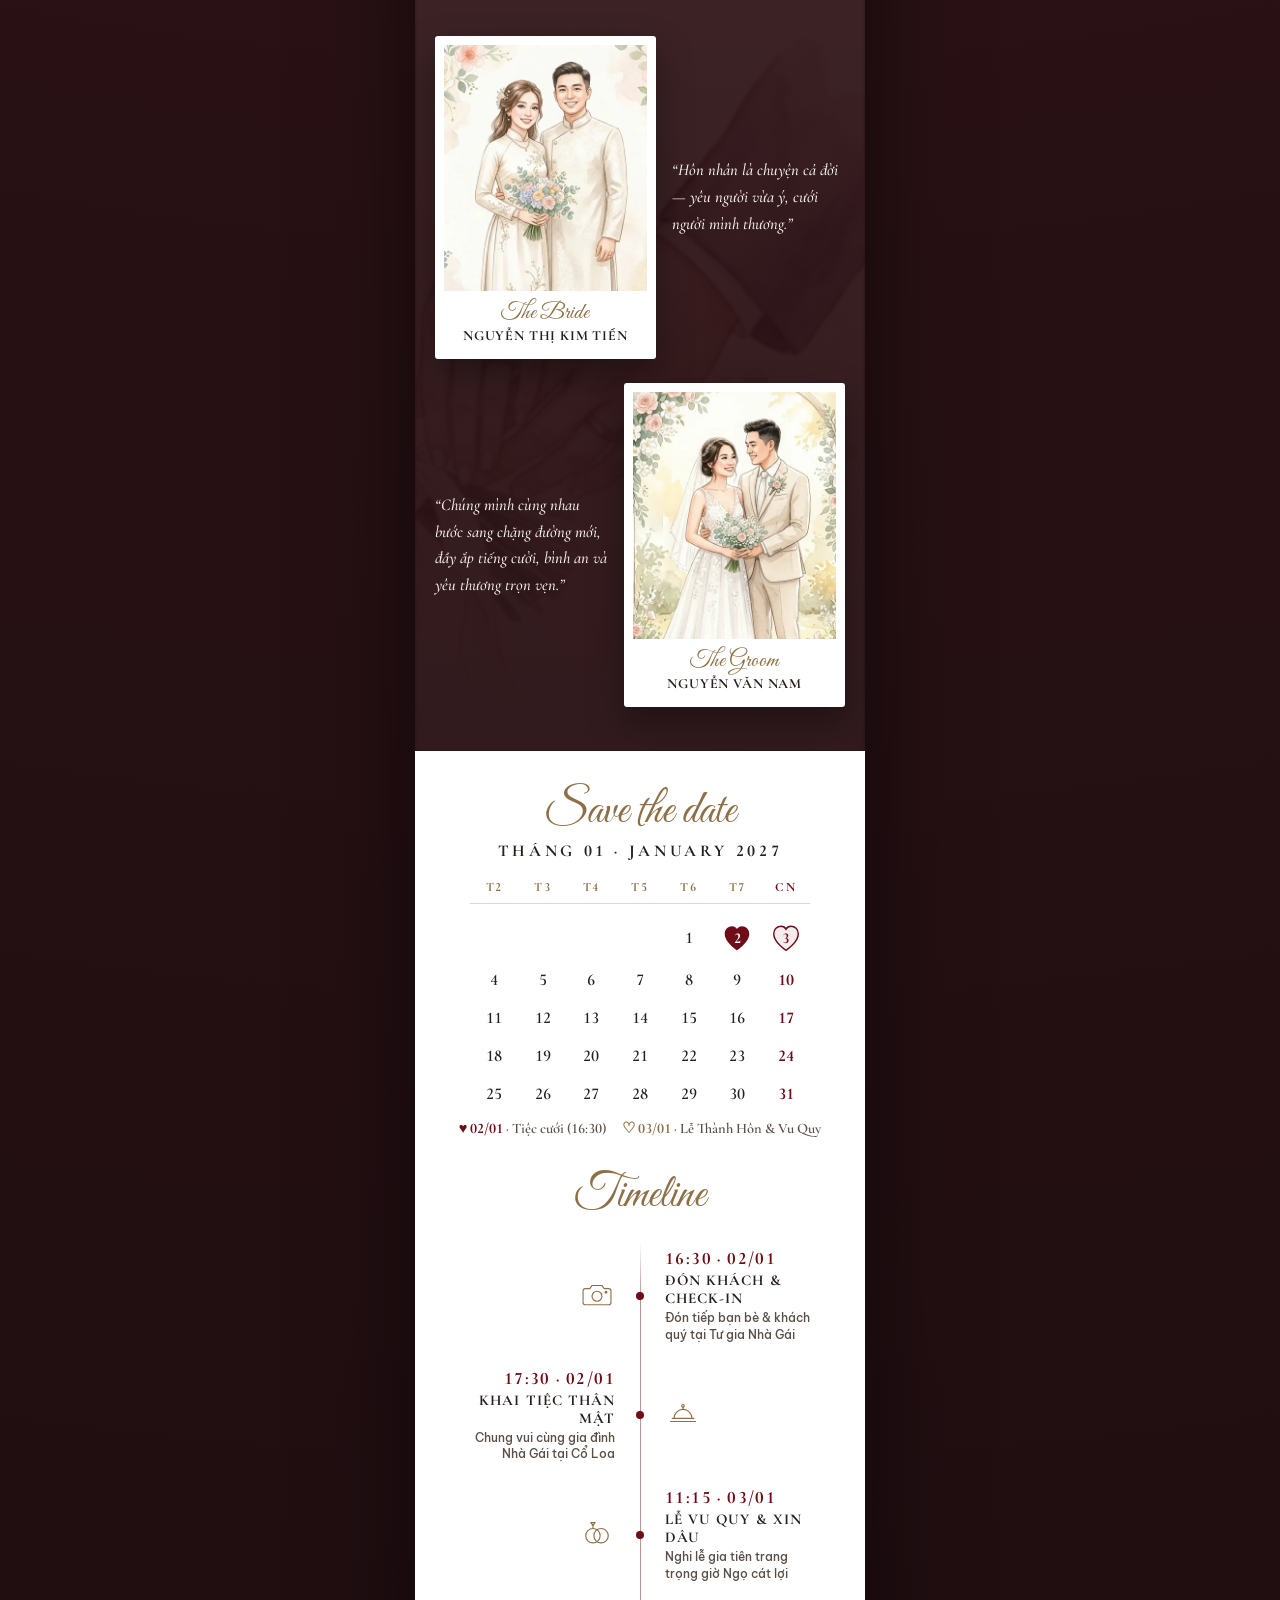
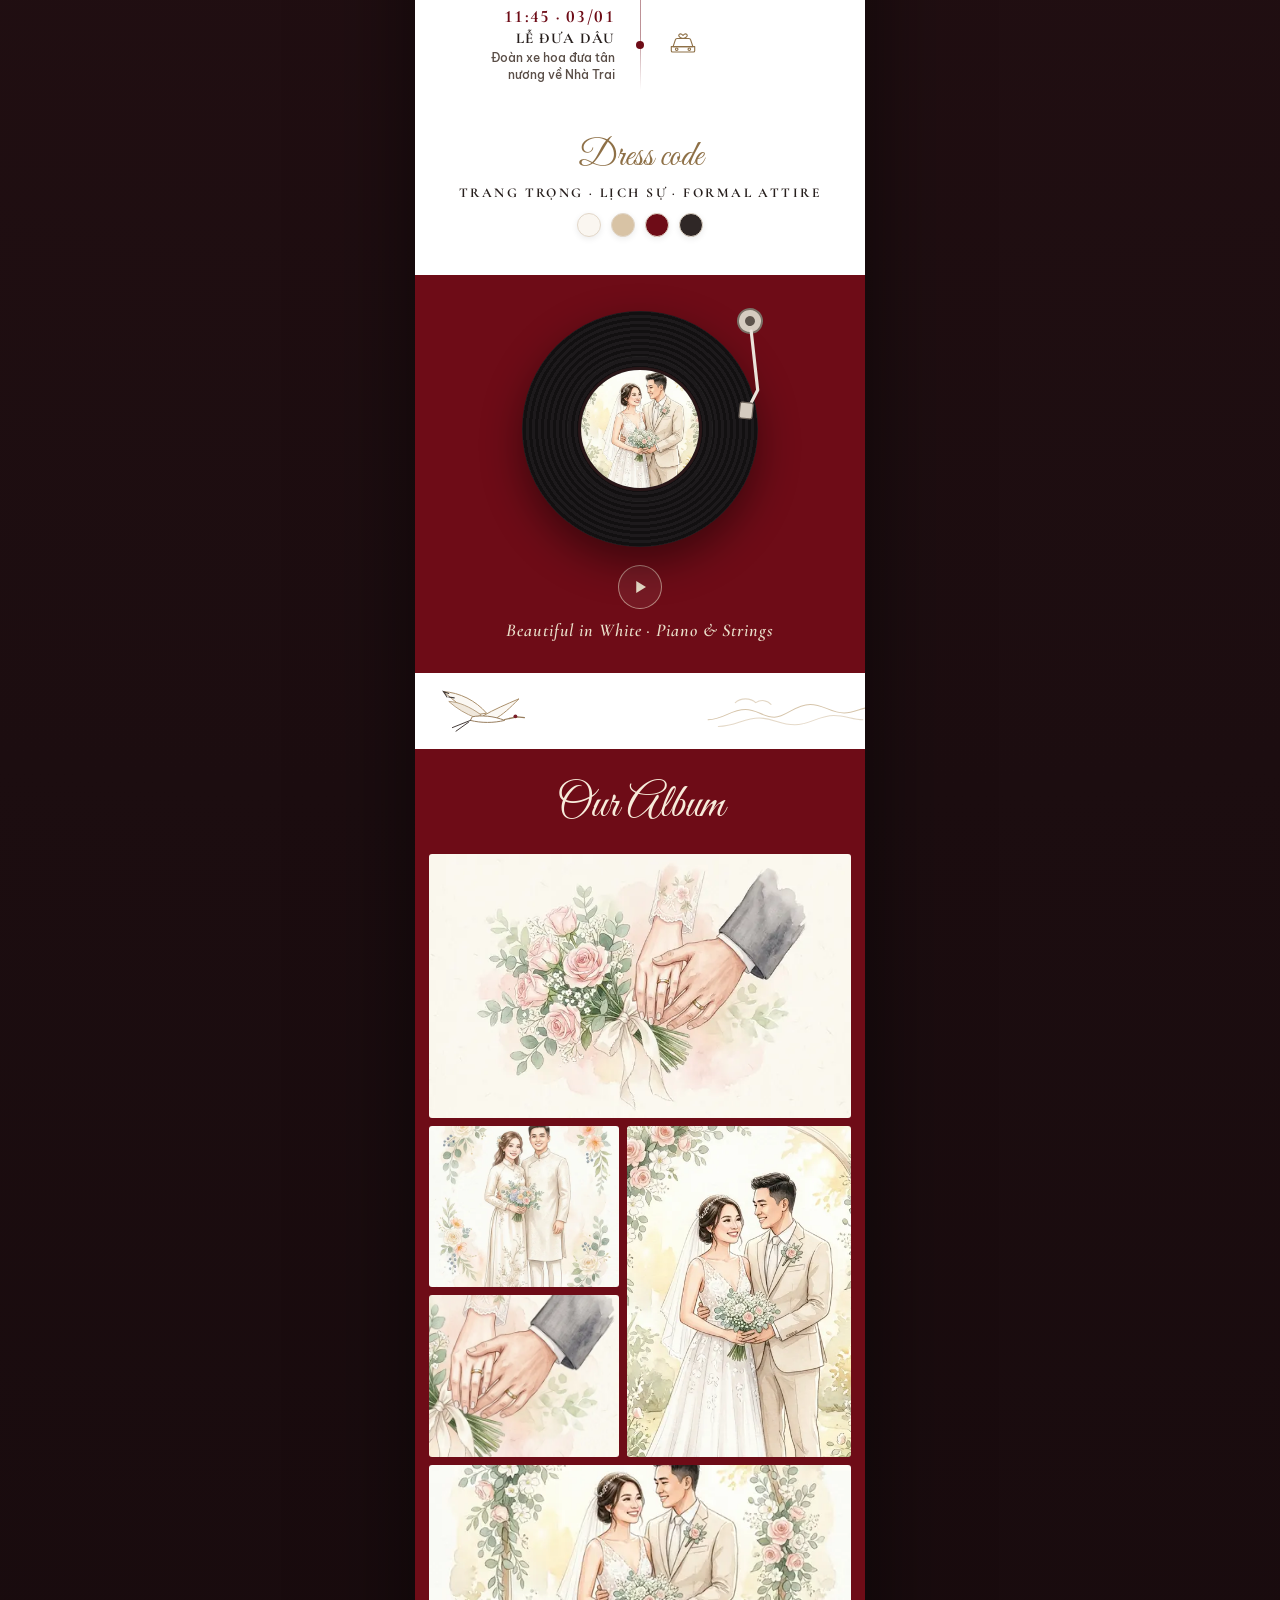
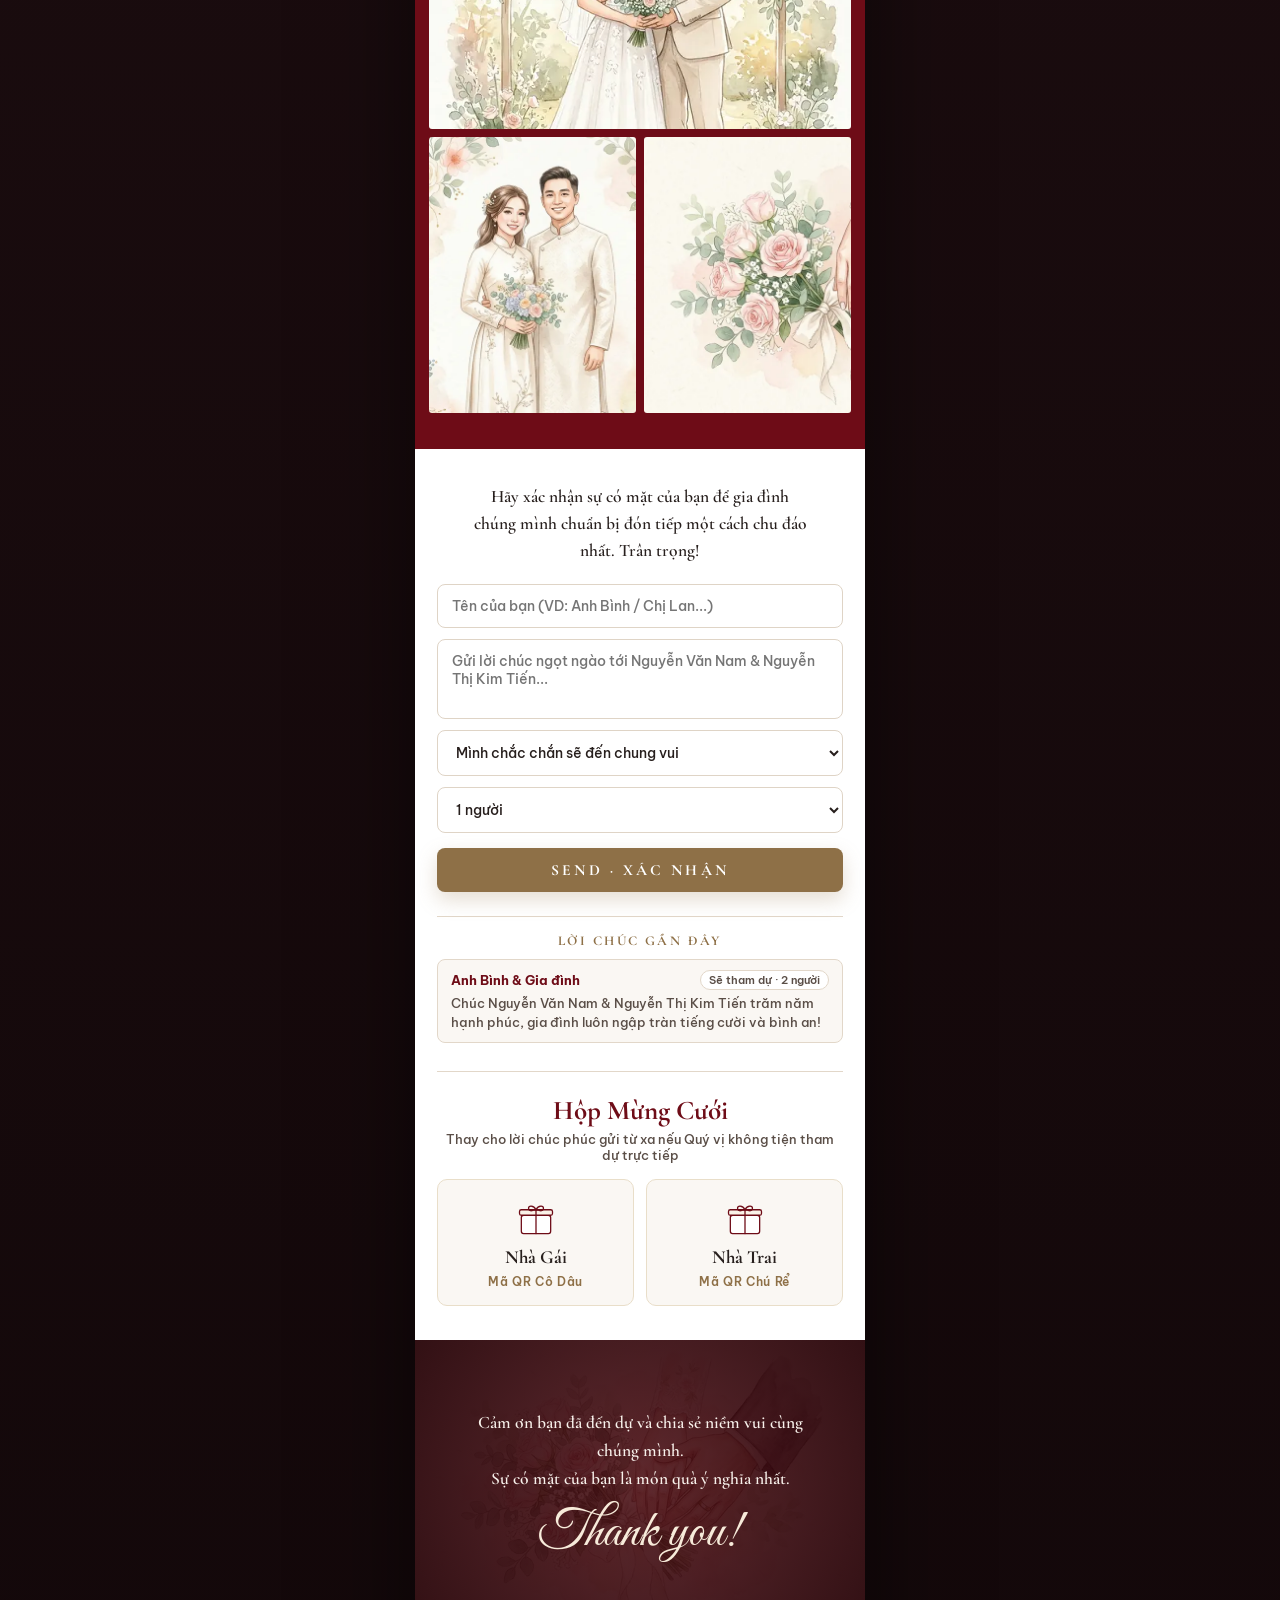
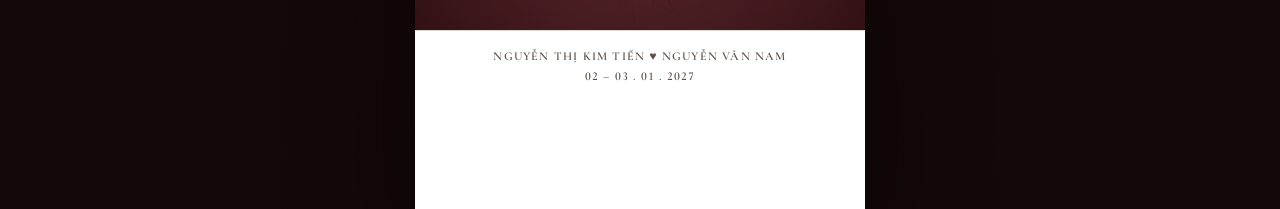
==== commit 320062ac: "Bolden typography & couple names, add miniature Google Maps previews with single directions button p" ====
--- a/nha-gai/index.html
+++ b/nha-gai/index.html
@@ -20,7 +20,7 @@
   <!-- Luxury Editorial Vietnamese Google Fonts (Cormorant Garamond + Great Vibes accents + Be Vietnam Pro) -->
   <link rel="preconnect" href="https://fonts.googleapis.com" />
   <link rel="preconnect" href="https://fonts.gstatic.com" crossorigin />
-  <link href="https://fonts.googleapis.com/css2?family=Be+Vietnam+Pro:wght@300;400;500;600&family=Cormorant+Garamond:ital,wght@0,400;0,500;0,600;0,700;1,400;1,500;1,600&family=Great+Vibes&display=swap" rel="stylesheet" />
+  <link href="https://fonts.googleapis.com/css2?family=Be+Vietnam+Pro:wght@400;500;600;700&family=Cormorant+Garamond:ital,wght@0,500;0,600;0,700;1,500;1,600;1,700&family=Great+Vibes&display=swap" rel="stylesheet" />
 
   <link rel="stylesheet" href="../assets/style.css" />
 </head>
@@ -201,6 +201,7 @@
       </div>
 
       <div id="formalEventsList"></div>
+      <div id="formalVenuesList" class="formal-venues"></div>
 
       <div class="peony-footer-svg" aria-hidden="true"><svg viewBox="0 0 380 110" fill="none" stroke="#C9B393" stroke-width="1" stroke-linecap="round">
   <g transform="translate(46,56)">
--- a/assets/style.css
+++ b/assets/style.css
@@ -14,12 +14,12 @@
   --burgundy: #6E0C17;
   --burgundy-mid: #821220;
   --burgundy-dark: #4E0710;
-  --gold: #A2855E;
-  --gold-light: #CBB390;
+  --gold: #8E7047;
+  --gold-light: #BFA47C;
   --gold-pale: #E9DEC9;
-  --ink: #342B28;
-  --muted: #766860;
-  --line: #E6DDD1;
+  --ink: #271F1D;
+  --muted: #5A4E47;
+  --line: #E2D7C9;
   --serif: 'Cormorant Garamond', 'Palatino Linotype', Georgia, serif;
   --accent-script: 'Great Vibes', 'Cormorant Garamond', cursive;
   --sans: 'Be Vietnam Pro', -apple-system, BlinkMacSystemFont, 'Segoe UI', sans-serif;
@@ -32,7 +32,7 @@
   margin: 0;
   padding: 0;
   font-family: var(--sans);
-  font-weight: 400;
+  font-weight: 500;
   color: var(--ink);
   background: radial-gradient(circle at 50% 0%, #3A161B 0%, #1C0D10 68%, #13080A 100%);
   min-height: 100vh;
@@ -186,11 +186,11 @@
 .door-couple {
   font-family: var(--serif);
   font-style: italic;
-  font-size: clamp(25px, 6.8vw, 30px);
-  font-weight: 400;
+  font-size: clamp(26px, 7vw, 31px);
+  font-weight: 700;
   letter-spacing: 0.02em;
-  line-height: 1.2;
-  color: #F7EBDA;
+  line-height: 1.22;
+  color: #FFF6EB;
   margin: 0 0 10px;
 }
 .door-couple .door-amp {
@@ -204,21 +204,23 @@
 }
 .door-guest-line {
   font-family: var(--serif);
-  font-size: 16px;
-  letter-spacing: 0.08em;
+  font-size: 17px;
+  font-weight: 600;
+  letter-spacing: 0.06em;
   color: var(--gold-pale);
   margin: 0 0 18px;
 }
 .door-hint {
   display: inline-block;
-  font-size: 10.5px;
-  letter-spacing: 0.28em;
-  text-transform: uppercase;
-  color: rgba(233, 222, 201, 0.85);
+  font-size: 11px;
+  font-weight: 600;
+  letter-spacing: 0.24em;
+  text-transform: uppercase;
+  color: rgba(240, 230, 212, 0.94);
   padding: 8px 18px;
   border-radius: 999px;
-  border: 1px solid rgba(233, 222, 201, 0.36);
-  background: rgba(0, 0, 0, 0.16);
+  border: 1px solid rgba(233, 222, 201, 0.45);
+  background: rgba(0, 0, 0, 0.2);
 }
 
 @keyframes sealGlow {
@@ -338,17 +340,17 @@
   color: #FFFFFF;
 }
 
-/* Crisp, airy, ultra-readable Editorial Serif Italic for full Vietnamese names */
+/* Crisp, bold, ultra-readable Editorial Serif Italic for full Vietnamese names */
 .hero-couple-names {
   font-family: var(--serif);
   font-style: italic;
-  font-size: clamp(29px, 7.8vw, 37px);
-  font-weight: 400;
-  letter-spacing: 0.02em;
+  font-size: clamp(30px, 8vw, 38px);
+  font-weight: 700;
+  letter-spacing: 0.015em;
   line-height: 1.18;
   margin: 0 0 12px;
   color: #FFFDF9;
-  text-shadow: 0 4px 20px rgba(0, 0, 0, 0.45);
+  text-shadow: 0 4px 20px rgba(0, 0, 0, 0.55);
   opacity: 0;
   transform: translateY(18px);
   transition: opacity 1s ease 0.35s, transform 1s cubic-bezier(0.22, 1, 0.36, 1) 0.35s;
@@ -369,9 +371,9 @@
 
 .hero-save-line {
   font-family: var(--serif);
-  font-size: 13px;
-  font-weight: 500;
-  letter-spacing: 0.34em;
+  font-size: 14px;
+  font-weight: 700;
+  letter-spacing: 0.3em;
   text-transform: uppercase;
   color: var(--gold-pale);
   margin: 0 0 6px;
@@ -382,9 +384,10 @@
 
 .hero-date-sub {
   font-family: var(--serif);
-  font-size: 15px;
-  letter-spacing: 0.22em;
-  color: rgba(255, 253, 249, 0.88);
+  font-size: 17px;
+  font-weight: 700;
+  letter-spacing: 0.2em;
+  color: rgba(255, 253, 249, 0.96);
   margin: 0;
   opacity: 0;
   transition: opacity 0.9s ease 0.72s;
@@ -490,9 +493,9 @@
 
 .letter-kicker {
   font-family: var(--serif);
-  font-size: 10.5px;
-  font-weight: 600;
-  letter-spacing: 0.2em;
+  font-size: 11px;
+  font-weight: 700;
+  letter-spacing: 0.18em;
   text-transform: uppercase;
   color: var(--gold);
   line-height: 1.5;
@@ -502,8 +505,8 @@
 .letter-names {
   font-family: var(--serif);
   font-style: italic;
-  font-size: clamp(20px, 5.4vw, 24px);
-  font-weight: 500;
+  font-size: clamp(20.5px, 5.5vw, 24.5px);
+  font-weight: 700;
   line-height: 1.24;
   color: var(--gold);
   margin: 0 0 14px;
@@ -524,9 +527,9 @@
 
 .letter-cd-kicker {
   font-family: var(--serif);
-  font-size: 10px;
-  font-weight: 600;
-  letter-spacing: 0.2em;
+  font-size: 10.5px;
+  font-weight: 700;
+  letter-spacing: 0.18em;
   text-transform: uppercase;
   color: var(--muted);
   margin: 0 0 8px;
@@ -546,20 +549,22 @@
 }
 .lcd-num {
   font-family: var(--serif);
-  font-size: 25px;
-  font-weight: 600;
+  font-size: 26px;
+  font-weight: 700;
   color: var(--burgundy);
   line-height: 1;
 }
 .lcd-lbl {
   font-family: var(--serif);
-  font-size: 11px;
+  font-size: 11.5px;
+  font-weight: 600;
   color: var(--muted);
   margin-top: 3px;
 }
 .lcd-sep {
   font-family: var(--serif);
   font-size: 20px;
+  font-weight: 600;
   color: var(--gold);
 }
 
@@ -672,31 +677,33 @@
 
 .fam-col-title {
   font-family: var(--serif);
-  font-size: 13px;
-  font-weight: 700;
-  letter-spacing: 0.16em;
+  font-size: 13.5px;
+  font-weight: 700;
+  letter-spacing: 0.15em;
   text-transform: uppercase;
   color: var(--gold);
   margin: 0 0 2px;
 }
 .fam-col-en {
   font-family: var(--serif);
-  font-size: 10.5px;
-  letter-spacing: 0.16em;
+  font-size: 11px;
+  font-weight: 600;
+  letter-spacing: 0.15em;
   text-transform: uppercase;
   color: var(--muted);
   margin: 0 0 8px;
 }
 .fam-col-parent {
   font-family: var(--serif);
-  font-size: 16.5px;
-  font-weight: 600;
+  font-size: 17px;
+  font-weight: 700;
   color: var(--ink);
   line-height: 1.4;
   margin: 0 0 4px;
 }
 .fam-col-addr {
-  font-size: 11px;
+  font-size: 11.5px;
+  font-weight: 500;
   color: var(--muted);
   line-height: 1.5;
   margin: 0;
@@ -704,17 +711,18 @@
 
 .invite-formal-kicker {
   font-family: var(--serif);
-  font-size: 14px;
-  font-weight: 600;
-  letter-spacing: 0.22em;
+  font-size: 14.5px;
+  font-weight: 700;
+  letter-spacing: 0.2em;
   text-transform: uppercase;
   color: var(--gold);
   margin: 0 0 3px;
 }
 .invite-formal-en {
   font-family: var(--serif);
-  font-size: 11px;
-  letter-spacing: 0.2em;
+  font-size: 11.5px;
+  font-weight: 600;
+  letter-spacing: 0.18em;
   text-transform: uppercase;
   color: var(--muted);
   margin: 0 0 12px;
@@ -723,15 +731,15 @@
 .guest-underline {
   display: inline-block;
   font-family: var(--serif);
-  font-size: 25px;
-  font-weight: 600;
+  font-size: 25.5px;
+  font-weight: 700;
   color: var(--ink);
   padding: 0 18px 6px;
-  border-bottom: 1px solid var(--gold-light);
+  border-bottom: 1.5px solid var(--gold-light);
   margin: 0 0 22px;
 }
 
-/* Crisp, spacious, super-readable diagonal Serif couple names */
+/* Crisp, bold, super-readable diagonal Serif couple names */
 .formal-couple-names {
   max-width: 356px;
   margin: 0 auto 24px;
@@ -741,8 +749,8 @@
   font-family: var(--serif);
   font-style: italic;
   font-size: clamp(27px, 7.2vw, 34px);
-  font-weight: 400;
-  line-height: 1.12;
+  font-weight: 700;
+  line-height: 1.14;
   white-space: nowrap;
   color: var(--burgundy);
   text-align: left;
@@ -751,7 +759,7 @@
 }
 .formal-name-amp {
   font-family: var(--accent-script);
-  font-size: 26px;
+  font-size: 27px;
   color: var(--gold);
   line-height: 0.85;
   margin: 3px 0;
@@ -762,8 +770,8 @@
   font-family: var(--serif);
   font-style: italic;
   font-size: clamp(27px, 7.2vw, 34px);
-  font-weight: 400;
-  line-height: 1.12;
+  font-weight: 700;
+  line-height: 1.14;
   white-space: nowrap;
   color: var(--burgundy);
   text-align: right;
@@ -782,9 +790,9 @@
 
 .fe-tag {
   font-family: var(--serif);
-  font-size: 16px;
-  font-weight: 700;
-  letter-spacing: 0.2em;
+  font-size: 16.5px;
+  font-weight: 700;
+  letter-spacing: 0.18em;
   text-transform: uppercase;
   color: var(--burgundy);
   margin: 0 0 6px;
@@ -792,8 +800,9 @@
 
 .fe-time-lead {
   font-family: var(--serif);
-  font-size: 13px;
-  letter-spacing: 0.18em;
+  font-size: 13.5px;
+  font-weight: 600;
+  letter-spacing: 0.16em;
   text-transform: uppercase;
   color: var(--muted);
   margin: 0 0 4px;
@@ -801,9 +810,10 @@
 
 .fe-time-val {
   font-family: var(--serif);
-  font-size: 18px;
-  font-weight: 600;
-  letter-spacing: 0.14em;
+  font-size: 17.5px;
+  font-weight: 700;
+  letter-spacing: 0.12em;
+  line-height: 1.45;
   color: var(--ink);
   margin: 0 0 14px;
 }
@@ -819,20 +829,20 @@
 .fe-side {
   font-family: var(--serif);
   font-size: 15px;
-  font-weight: 600;
-  letter-spacing: 0.16em;
+  font-weight: 700;
+  letter-spacing: 0.15em;
   text-transform: uppercase;
   color: var(--gold);
   padding: 6px 2px;
-  border-top: 1px solid var(--gold-pale);
-  border-bottom: 1px solid var(--gold-pale);
+  border-top: 1.5px solid var(--gold-pale);
+  border-bottom: 1.5px solid var(--gold-pale);
   min-width: 96px;
 }
 
 .fe-day-big {
   font-family: var(--serif);
   font-size: 56px;
-  font-weight: 400;
+  font-weight: 600;
   line-height: 0.9;
   color: var(--burgundy);
 }
@@ -840,57 +850,133 @@
 .fe-lunar {
   font-family: var(--serif);
   font-style: italic;
-  font-size: 15.5px;
+  font-size: 16px;
+  font-weight: 600;
   color: var(--muted);
-  margin: 4px 0 14px;
-}
-
-.fe-venue-kicker {
-  font-family: var(--serif);
-  font-size: 11px;
-  letter-spacing: 0.22em;
-  text-transform: uppercase;
-  color: var(--muted);
-  margin: 0 0 4px;
-}
-.fe-venue-name {
-  font-family: var(--serif);
-  font-size: 18px;
-  font-weight: 700;
-  letter-spacing: 0.1em;
-  text-transform: uppercase;
-  color: var(--ink);
-  margin: 0 0 4px;
-}
-.fe-venue-addr {
+  margin: 4px 0 8px;
+}
+
+.fe-sub-note {
   font-size: 12px;
+  font-weight: 500;
   color: var(--muted);
   line-height: 1.55;
+  max-width: 326px;
+  margin: 0 auto;
+}
+
+/* Unified Venue Location & Miniature Map Preview Cards */
+.formal-venues {
+  margin-top: 6px;
+  border-top: 1px solid var(--line);
+  display: flex;
+  flex-direction: column;
+  gap: 18px;
+  padding-top: 22px;
+}
+
+.venue-map-card {
+  padding: 20px 16px 22px;
+  border-radius: 14px;
+  background: var(--paper-warm);
+  border: 1px solid var(--line);
+  box-shadow: 0 10px 26px rgba(46, 20, 24, 0.06);
+}
+
+.fe-venue-kicker {
+  font-family: var(--serif);
+  font-size: 11.5px;
+  font-weight: 700;
+  letter-spacing: 0.2em;
+  text-transform: uppercase;
+  color: var(--gold);
+  margin: 0 0 4px;
+}
+.fe-venue-name {
+  font-family: var(--serif);
+  font-size: 19.5px;
+  font-weight: 700;
+  letter-spacing: 0.08em;
+  text-transform: uppercase;
+  color: var(--burgundy);
+  margin: 0 0 4px;
+}
+.fe-venue-addr {
+  font-size: 12.5px;
+  font-weight: 500;
+  color: var(--ink);
+  line-height: 1.55;
   max-width: 320px;
+  margin: 0 auto 14px;
+}
+
+.mini-map-thumb {
+  position: relative;
+  display: block;
+  width: 100%;
+  height: 182px;
+  border-radius: 11px;
+  overflow: hidden;
+  border: 1.5px solid var(--gold-light);
+  box-shadow: 0 8px 20px rgba(78, 7, 16, 0.12);
   margin: 0 auto 12px;
+  background-color: #EFE9DE;
+  background-image: url("data:image/svg+xml,%3Csvg xmlns='http://www.w3.org/2000/svg' width='320' height='182' viewBox='0 0 320 182'%3E%3Crect width='320' height='182' fill='%23F3EEE5'/%3E%3Cg stroke='%23DFD4C3' stroke-width='1.5' fill='none'%3E%3Cpath d='M0 44 Q90 36 160 66 T320 50'/%3E%3Cpath d='M0 124 Q110 104 200 132 T320 112'/%3E%3Cpath d='M78 0 Q96 90 64 182'/%3E%3Cpath d='M224 0 Q205 90 238 182'/%3E%3C/g%3E%3Ccircle cx='160' cy='86' r='8' fill='%236E0C17' fill-opacity='0.22'/%3E%3Ccircle cx='160' cy='86' r='3.5' fill='%236E0C17'/%3E%3C/svg%3E");
+  background-size: cover;
+  transition: transform 0.25s ease, box-shadow 0.25s ease;
+}
+.mini-map-thumb:hover {
+  transform: translateY(-2px);
+  box-shadow: 0 12px 26px rgba(78, 7, 16, 0.18);
+}
+.mini-map-thumb iframe {
+  position: relative;
+  z-index: 1;
+  display: block;
+  width: 100%;
+  height: 100%;
+  border: 0;
+  pointer-events: none;
+}
+
+.venue-map-note {
+  font-size: 11.5px;
+  font-weight: 500;
+  color: var(--muted);
+  line-height: 1.5;
+  margin: 0 auto 14px;
+  max-width: 310px;
 }
 
 .fe-map-btn {
   display: inline-flex;
   align-items: center;
   justify-content: center;
-  gap: 6px;
-  padding: 8px 20px;
+  gap: 8px;
+  padding: 10px 24px;
   border-radius: 999px;
-  border: 1px solid var(--gold-light);
-  background: var(--paper-warm);
-  color: var(--burgundy);
-  font-family: var(--serif);
-  font-size: 13px;
-  font-weight: 700;
-  letter-spacing: 0.16em;
-  text-transform: uppercase;
-  transition: background 0.2s ease, color 0.2s ease, border-color 0.2s ease;
+  border: 1.5px solid var(--burgundy);
+  background: var(--burgundy);
+  color: #FFFDF9;
+  font-family: var(--serif);
+  font-size: 13.5px;
+  font-weight: 700;
+  letter-spacing: 0.14em;
+  text-transform: uppercase;
+  box-shadow: 0 6px 16px rgba(110, 12, 23, 0.2);
+  transition: background 0.2s ease, color 0.2s ease, border-color 0.2s ease, transform 0.15s ease;
+}
+.fe-map-btn svg {
+  width: 15px;
+  height: 15px;
+  flex-shrink: 0;
 }
 .fe-map-btn:hover {
-  background: var(--burgundy);
-  border-color: var(--burgundy);
-  color: #FFFFFF;
+  background: var(--burgundy-dark);
+  border-color: var(--burgundy-dark);
+}
+.fe-map-btn:active {
+  transform: scale(0.97);
 }
 
 /* Subtle Botanical Peony Bottom Border */
@@ -973,9 +1059,9 @@
 }
 .polaroid-name {
   font-family: var(--serif);
-  font-size: 13.5px;
-  font-weight: 700;
-  letter-spacing: 0.08em;
+  font-size: 14px;
+  font-weight: 700;
+  letter-spacing: 0.06em;
   line-height: 1.3;
   text-transform: uppercase;
   color: var(--ink);
@@ -985,9 +1071,10 @@
 .story-copy {
   font-family: var(--serif);
   font-style: italic;
-  font-size: 16px;
-  line-height: 1.6;
-  color: rgba(255, 249, 242, 0.92);
+  font-size: 16.5px;
+  font-weight: 500;
+  line-height: 1.62;
+  color: rgba(255, 250, 244, 0.96);
   margin: 0;
 }
 
@@ -1011,9 +1098,9 @@
 
 .cal-sub-month {
   font-family: var(--serif);
-  font-size: 16px;
-  font-weight: 600;
-  letter-spacing: 0.24em;
+  font-size: 16.5px;
+  font-weight: 700;
+  letter-spacing: 0.22em;
   text-transform: uppercase;
   color: var(--ink);
   margin: 0 0 18px;
@@ -1031,7 +1118,7 @@
 
 .cal-hd {
   font-family: var(--serif);
-  font-size: 12px;
+  font-size: 12.5px;
   font-weight: 700;
   letter-spacing: 0.12em;
   color: var(--gold);
@@ -1044,12 +1131,12 @@
 
 .cal-cell {
   font-family: var(--serif);
-  font-size: 16px;
-  font-weight: 500;
+  font-size: 16.5px;
+  font-weight: 600;
   color: var(--ink);
   padding: 4px 0;
 }
-.cal-cell.sun { color: var(--burgundy); font-weight: 600; }
+.cal-cell.sun { color: var(--burgundy); font-weight: 700; }
 
 .cal-heart-mark {
   position: relative;
@@ -1092,7 +1179,8 @@
   gap: 16px;
   flex-wrap: wrap;
   font-family: var(--serif);
-  font-size: 14px;
+  font-size: 14.5px;
+  font-weight: 600;
   color: var(--muted);
   margin-bottom: 34px;
   font-variant-numeric: lining-nums tabular-nums;
@@ -1156,7 +1244,7 @@
 
 .tl-time-str {
   font-family: var(--serif);
-  font-size: 17px;
+  font-size: 17.5px;
   font-weight: 700;
   color: var(--burgundy);
   letter-spacing: 0.08em;
@@ -1164,17 +1252,18 @@
 }
 .tl-label-str {
   font-family: var(--serif);
-  font-size: 14.5px;
-  font-weight: 600;
-  letter-spacing: 0.08em;
+  font-size: 15px;
+  font-weight: 700;
+  letter-spacing: 0.07em;
   text-transform: uppercase;
   color: var(--ink);
-  margin: 0 0 2px;
+  margin: 0 0 3px;
 }
 .tl-sub-str {
-  font-size: 11px;
+  font-size: 11.5px;
+  font-weight: 500;
   color: var(--muted);
-  line-height: 1.4;
+  line-height: 1.45;
   margin: 0;
 }
 
@@ -1190,9 +1279,9 @@
 }
 .dress-sub {
   font-family: var(--serif);
-  font-size: 13px;
-  font-weight: 600;
-  letter-spacing: 0.2em;
+  font-size: 13.5px;
+  font-weight: 700;
+  letter-spacing: 0.18em;
   text-transform: uppercase;
   color: var(--ink);
   margin: 0 0 12px;
@@ -1289,8 +1378,9 @@
 .vinyl-song-name {
   font-family: var(--serif);
   font-style: italic;
-  font-size: 17px;
-  letter-spacing: 0.06em;
+  font-size: 18px;
+  font-weight: 600;
+  letter-spacing: 0.05em;
   color: var(--gold-pale);
   margin: 0;
 }
@@ -1370,7 +1460,8 @@
 
 .rsvp-intro {
   font-family: var(--serif);
-  font-size: 17px;
+  font-size: 17.5px;
+  font-weight: 600;
   line-height: 1.55;
   color: var(--ink);
   max-width: 340px;
@@ -1392,7 +1483,8 @@
   border: 1px solid #DFD4C6;
   background: #FFFFFF;
   color: var(--ink);
-  font-size: 13px;
+  font-size: 13.5px;
+  font-weight: 500;
   outline: none;
   transition: border-color 0.2s ease, box-shadow 0.2s ease;
 }
@@ -1409,7 +1501,7 @@
   background: var(--gold);
   color: #FFFFFF;
   font-family: var(--serif);
-  font-size: 15px;
+  font-size: 15.5px;
   font-weight: 700;
   letter-spacing: 0.2em;
   text-transform: uppercase;
@@ -1430,7 +1522,7 @@
 }
 .wishes-kicker {
   font-family: var(--serif);
-  font-size: 13px;
+  font-size: 13.5px;
   font-weight: 700;
   letter-spacing: 0.18em;
   text-transform: uppercase;
@@ -1450,7 +1542,8 @@
   border-radius: 8px;
   background: var(--paper-warm);
   border: 1px solid var(--line);
-  font-size: 12px;
+  font-size: 12.5px;
+  font-weight: 500;
 }
 .wish-top {
   display: flex;
@@ -1459,16 +1552,17 @@
   gap: 8px;
   margin-bottom: 4px;
 }
-.wish-author { font-weight: 600; color: var(--burgundy); }
+.wish-author { font-weight: 700; color: var(--burgundy); }
 .wish-tag {
-  font-size: 10px;
+  font-size: 10.5px;
+  font-weight: 600;
   color: var(--muted);
   padding: 2px 8px;
   border-radius: 999px;
   background: #FFFFFF;
   border: 1px solid var(--line);
 }
-.wish-body { margin: 0; color: var(--muted); line-height: 1.5; }
+.wish-body { margin: 0; color: var(--muted); line-height: 1.5; font-weight: 500; }
 
 /* Refined Minimalist Hộp Mừng Cưới */
 .gift-block {
@@ -1477,13 +1571,14 @@
 }
 .gift-heading {
   font-family: var(--serif);
-  font-size: 26px;
-  font-weight: 600;
+  font-size: 27px;
+  font-weight: 700;
   color: var(--burgundy);
   margin: 0 0 4px;
 }
 .gift-note {
-  font-size: 12px;
+  font-size: 12.5px;
+  font-weight: 500;
   color: var(--muted);
   margin: 0 0 16px;
 }
@@ -1515,14 +1610,15 @@
 }
 .gift-tile-title {
   font-family: var(--serif);
-  font-size: 18px;
+  font-size: 18.5px;
   font-weight: 700;
   color: var(--ink);
 }
 .gift-tile-sub {
-  font-size: 11px;
+  font-size: 11.5px;
+  font-weight: 600;
   color: var(--gold);
-  letter-spacing: 0.08em;
+  letter-spacing: 0.06em;
 }
 
 /* ===== 10. CINEMATIC DARK-VIGNETTE "Thank you!" FOOTER (JMII 00:36 - 00:37) ===== */
@@ -1559,9 +1655,10 @@
 }
 .footer-quote {
   font-family: var(--serif);
-  font-size: 17px;
+  font-size: 17.5px;
+  font-weight: 600;
   line-height: 1.6;
-  color: rgba(255, 250, 244, 0.94);
+  color: rgba(255, 250, 244, 0.96);
   max-width: 330px;
   margin: 0 auto 14px;
 }
@@ -1583,8 +1680,9 @@
   gap: 5px;
   text-align: center;
   font-family: var(--serif);
-  font-size: 11.5px;
-  letter-spacing: 0.11em;
+  font-size: 12px;
+  font-weight: 600;
+  letter-spacing: 0.1em;
   color: var(--muted);
   border-top: 1px solid var(--line);
 }
@@ -1602,10 +1700,10 @@
   align-items: center;
   padding: 6px 4px;
   border-radius: 999px;
-  background: rgba(255, 253, 249, 0.94);
+  background: rgba(255, 253, 249, 0.95);
   backdrop-filter: blur(12px);
   -webkit-backdrop-filter: blur(12px);
-  border: 1px solid rgba(203, 179, 144, 0.62);
+  border: 1px solid rgba(203, 179, 144, 0.65);
   box-shadow: 0 10px 30px rgba(32, 12, 15, 0.22);
   transition: opacity 0.55s ease, transform 0.55s cubic-bezier(0.22, 1, 0.36, 1);
 }
@@ -1636,13 +1734,13 @@
 .bnav-item svg {
   width: 17px;
   height: 17px;
-  stroke-width: 1.7;
+  stroke-width: 1.85;
   transition: transform 0.2s ease;
 }
 
 .bnav-item span {
   font-size: 10px;
-  font-weight: 500;
+  font-weight: 600;
   letter-spacing: 0.02em;
   line-height: 1.1;
   white-space: nowrap;
@@ -1657,7 +1755,7 @@
   background: rgba(110, 12, 23, 0.09);
 }
 .bnav-item.active span {
-  font-weight: 600;
+  font-weight: 700;
 }
 
 /* ===== DISCREET FLOATING AUDIO DISC TOGGLE (ABOVE FIXED FOOTER MENU) ===== */
@@ -1788,7 +1886,8 @@
 }
 .rsvp-thanks-text {
   font-family: var(--serif);
-  font-size: 17px;
+  font-size: 17.5px;
+  font-weight: 600;
   line-height: 1.55;
   color: var(--ink);
   margin: 0 0 10px;
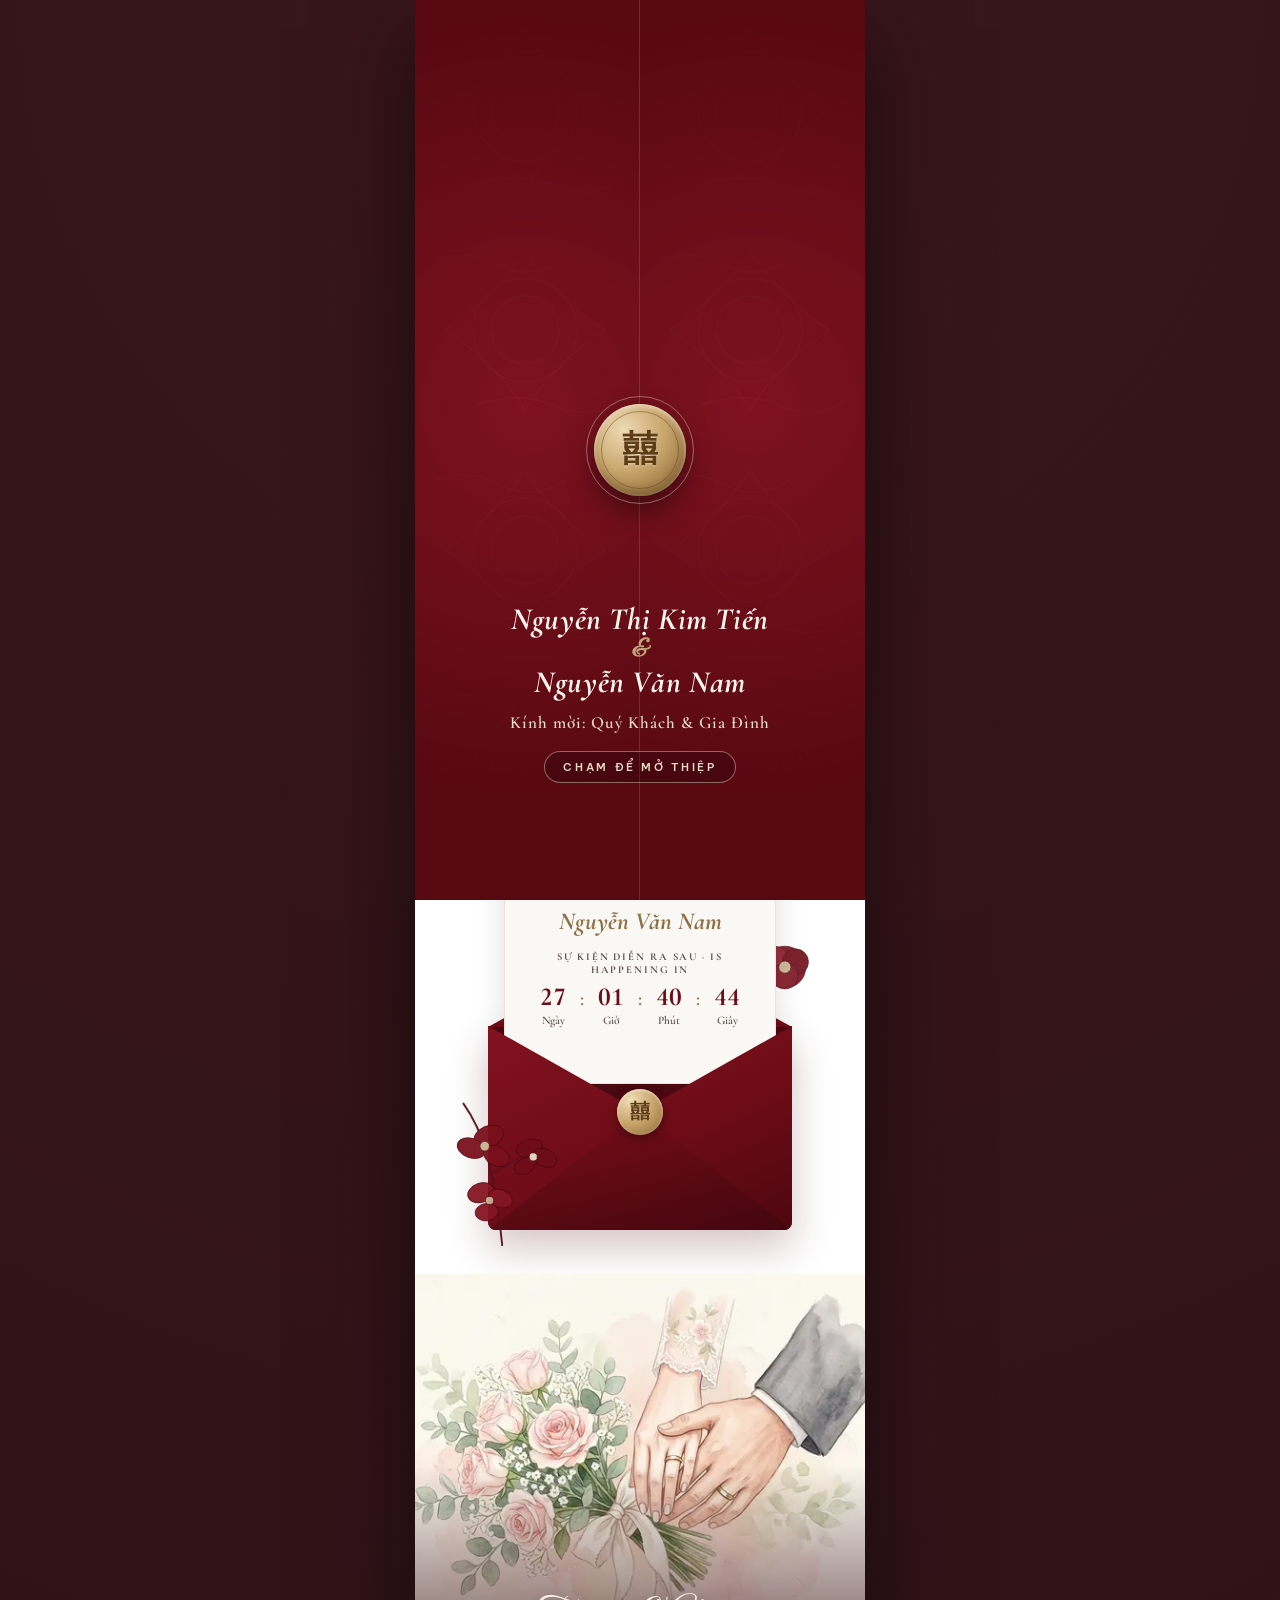
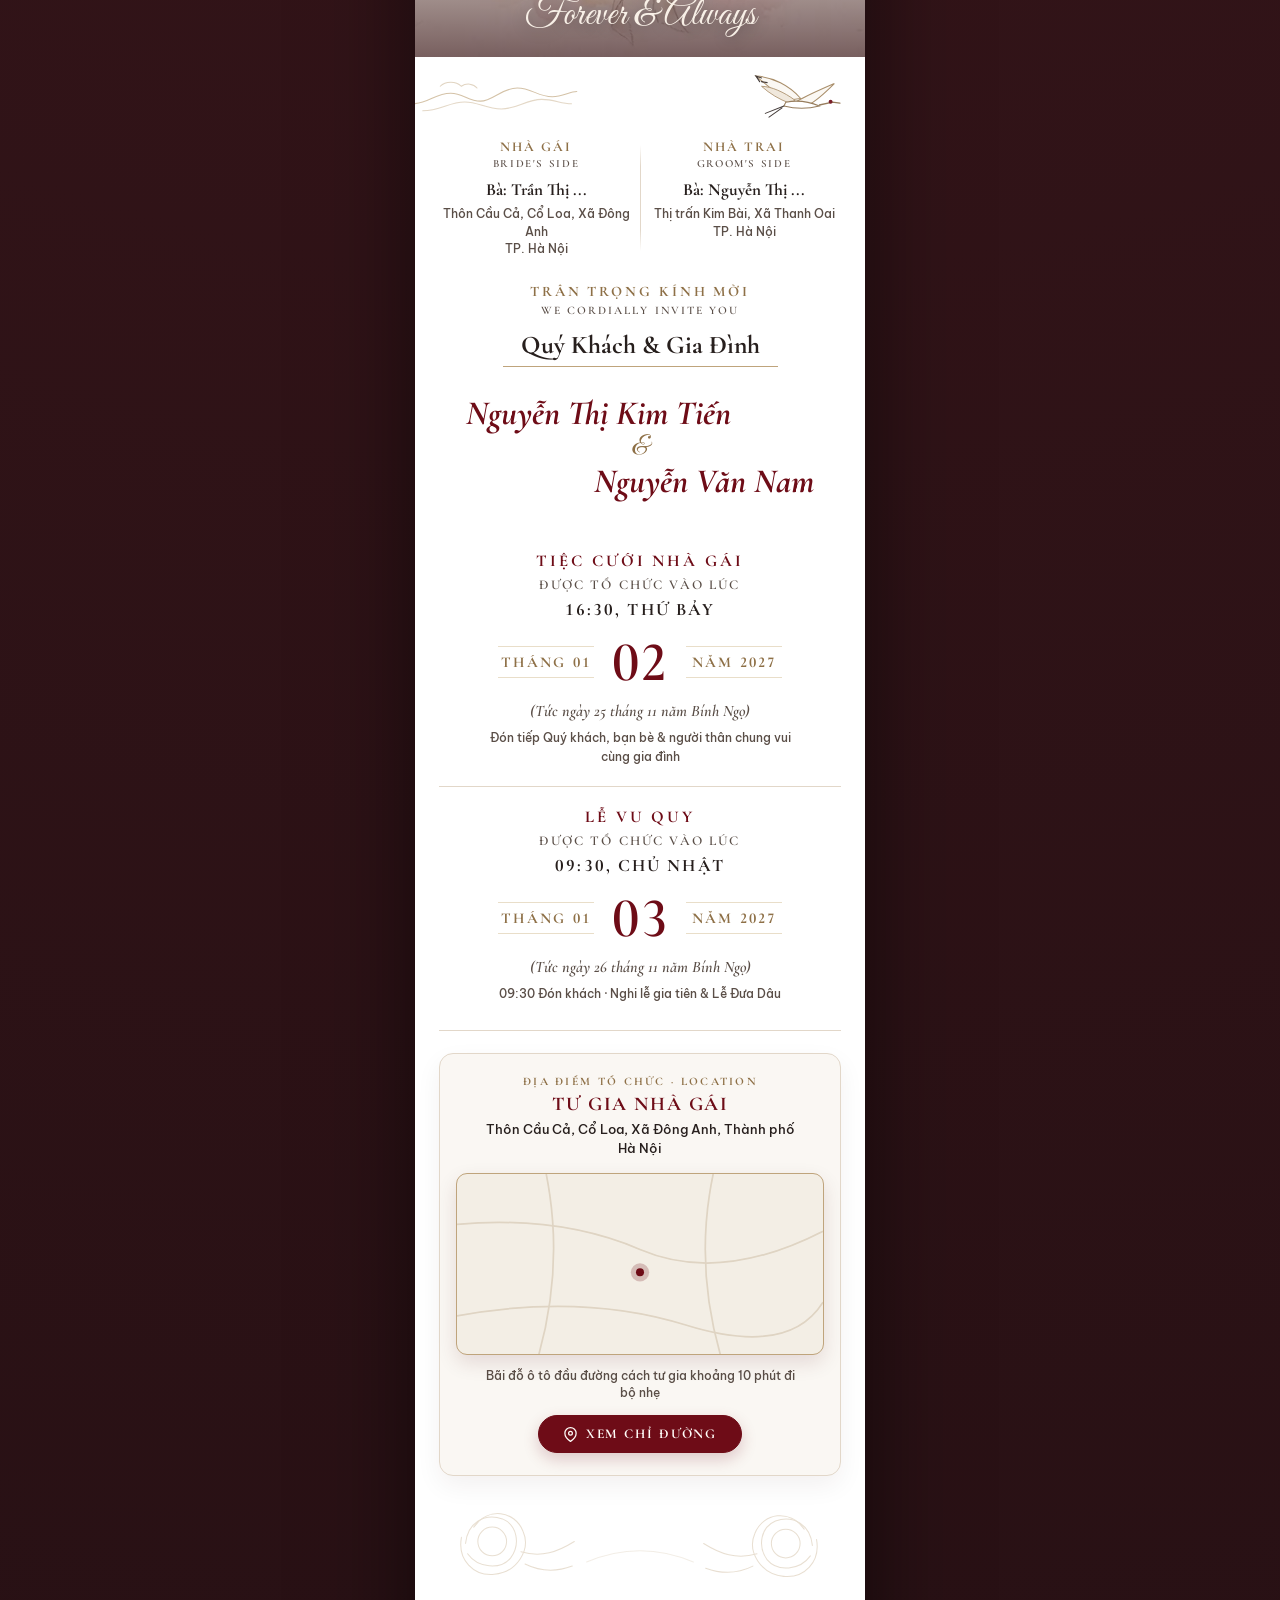
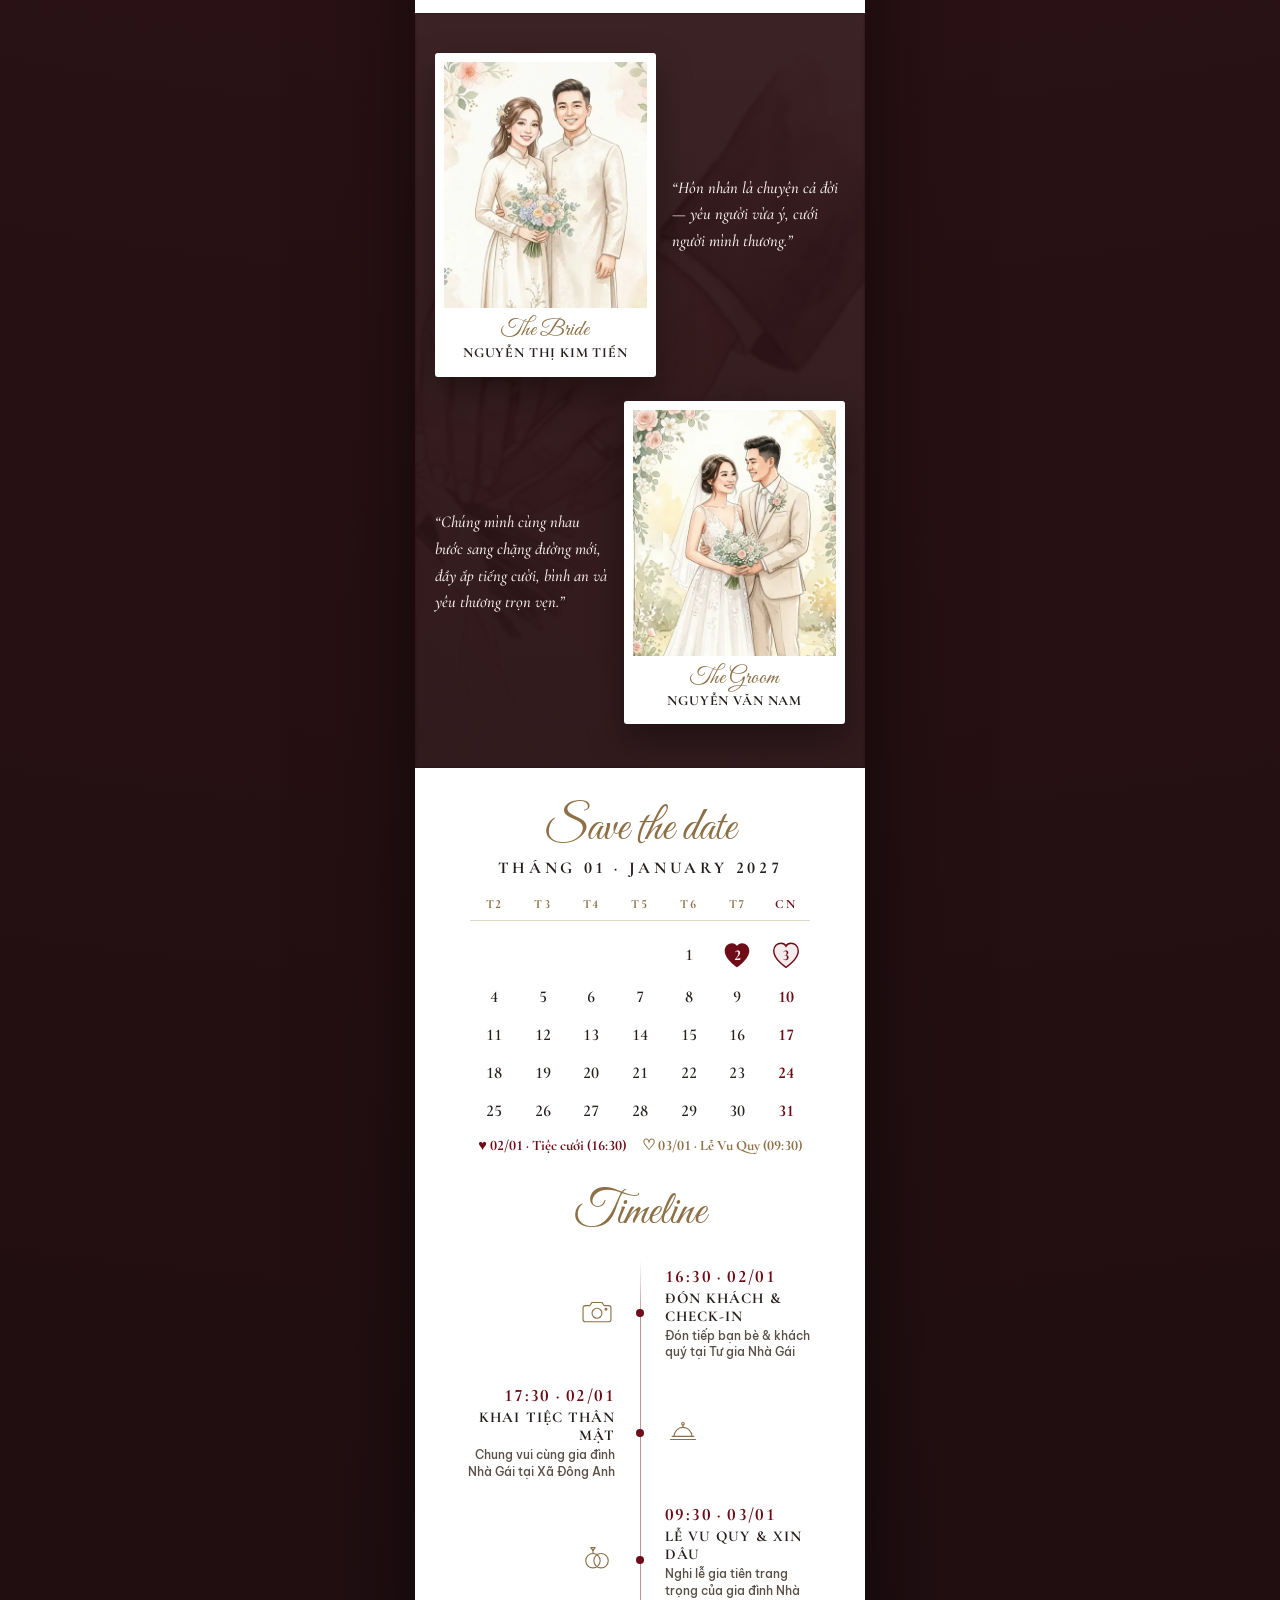
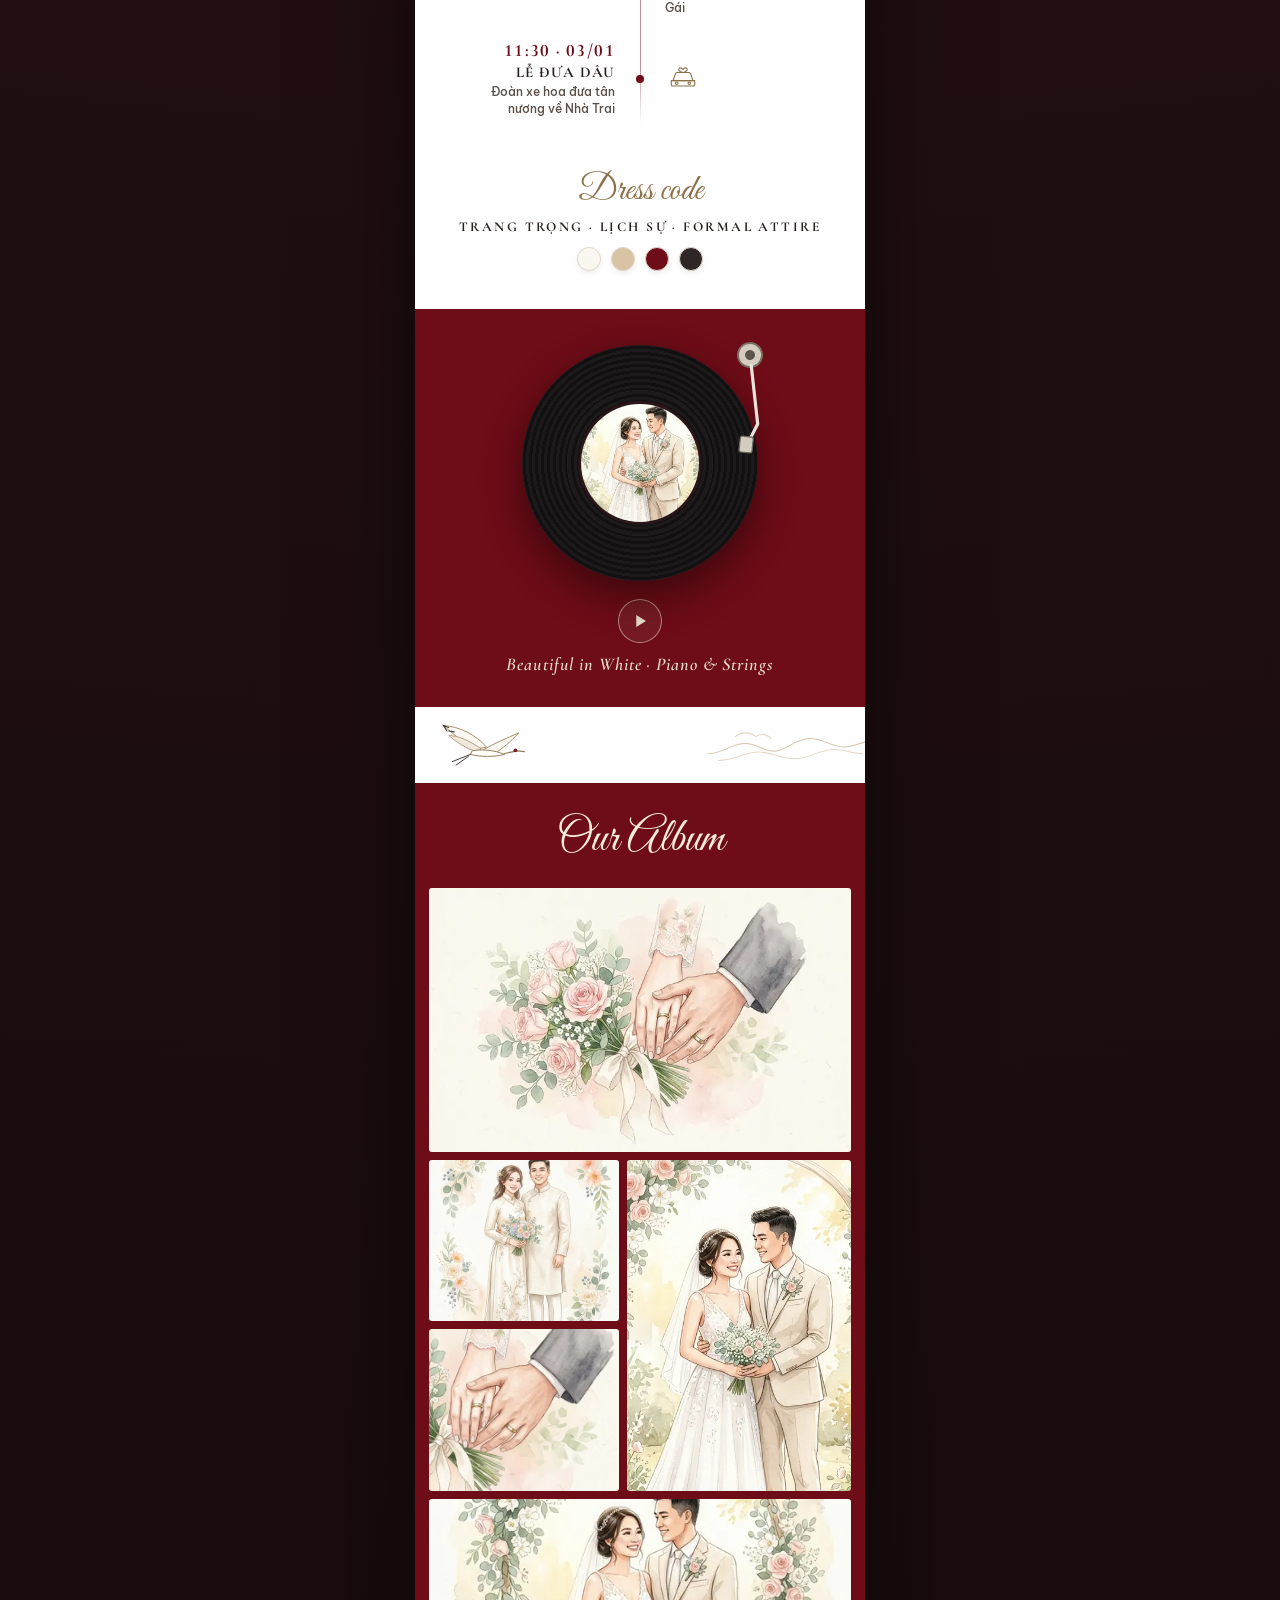
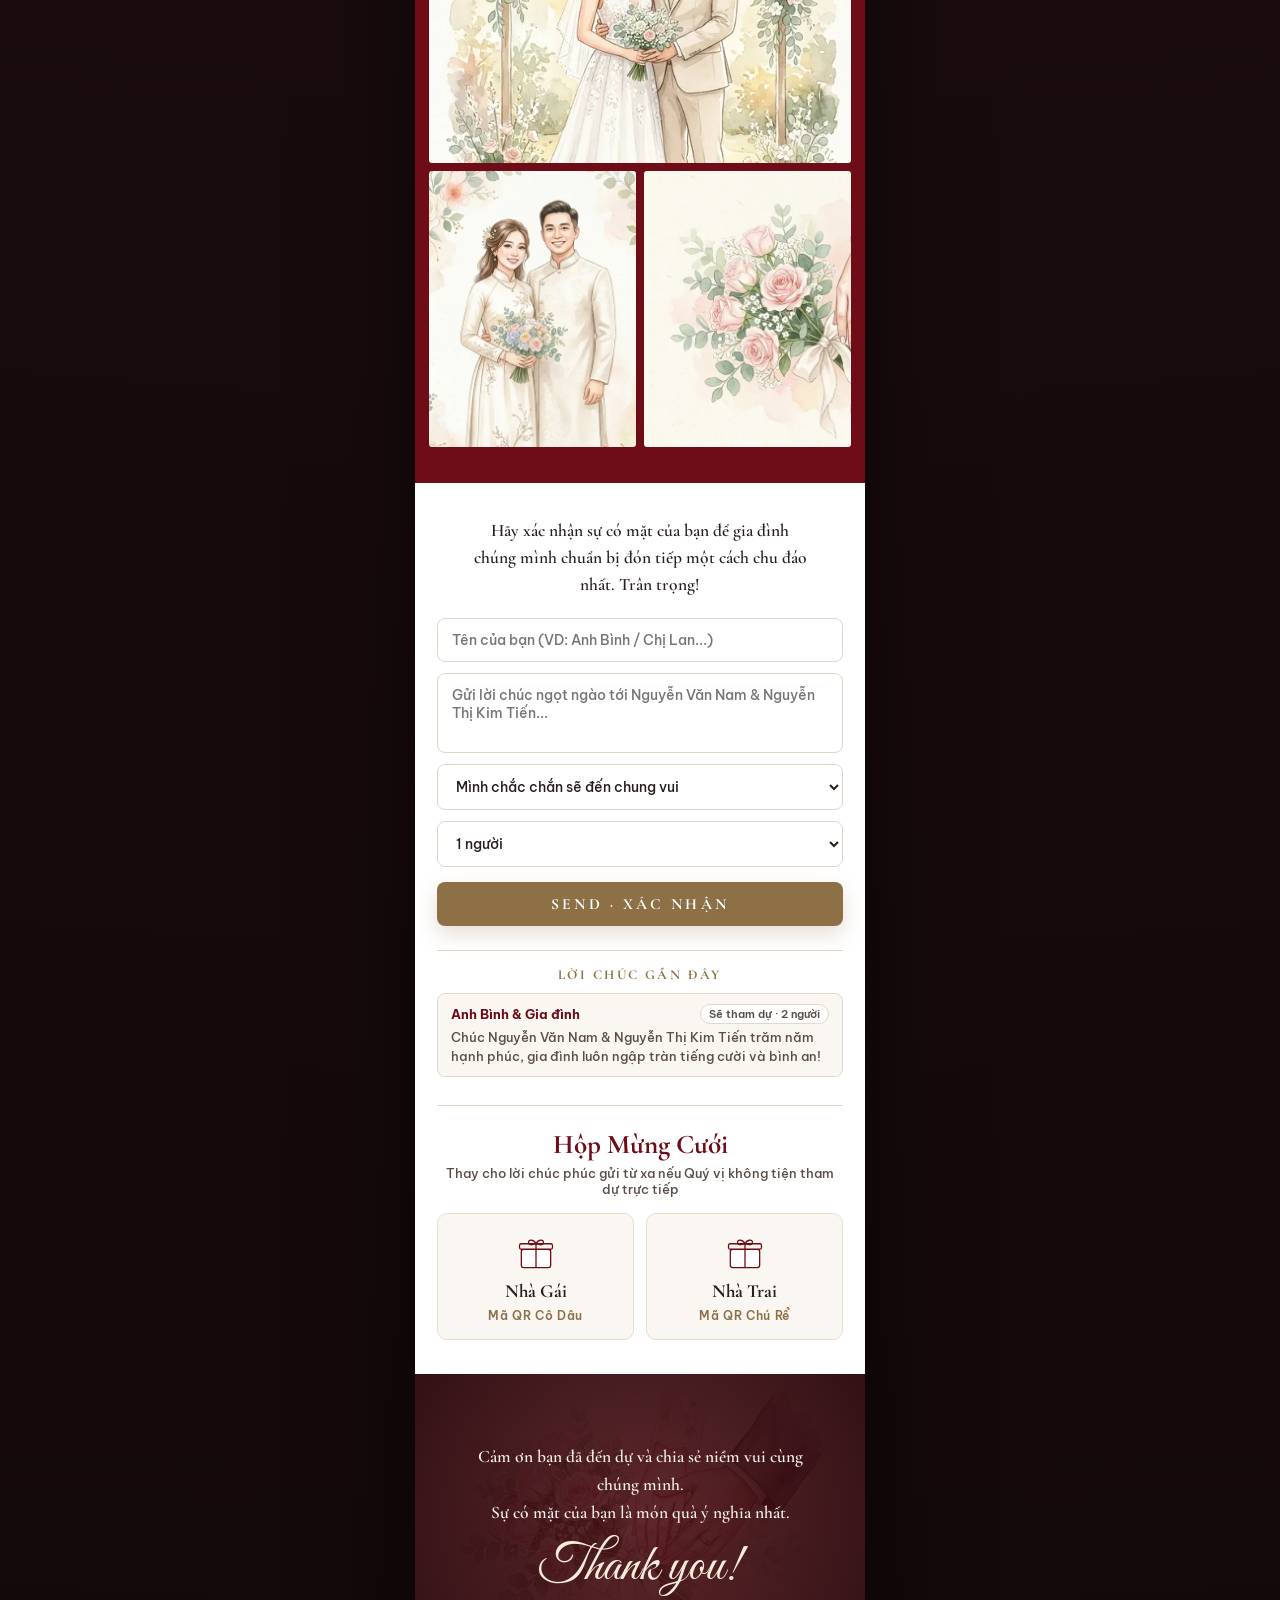
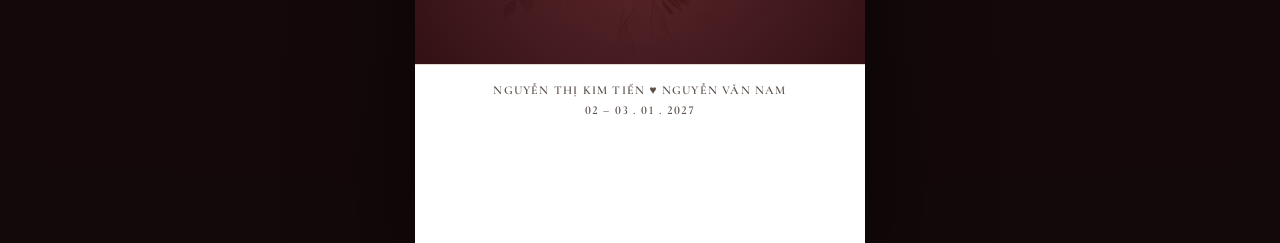
==== commit 4271417c: "Add /quan-ly/ wedding admin studio: personalized guest link generator, 2-tab family config with 2-le" ====
--- a/nha-gai/index.html
+++ b/nha-gai/index.html
@@ -122,7 +122,7 @@
           <div class="env-flap-tri"></div>
 
           <div class="env-letter-card">
-            <p class="letter-kicker">Trân trọng kính mời dự lễ cưới của<br/>You're invited to the wedding of</p>
+            <p id="letterKicker" class="letter-kicker">Trân trọng kính mời dự lễ cưới của<br/>You're invited to the wedding of</p>
             <p id="letterNames" class="letter-names">
               <span class="letter-line">Nguyễn Văn Nam</span>
               <span class="amp-small">&amp;</span>
@@ -178,13 +178,13 @@
           <p id="famLeftVi" class="fam-col-title">Nhà Trai</p>
           <p id="famLeftEn" class="fam-col-en">Groom's Side</p>
           <p id="famLeftParent" class="fam-col-parent">Bà: Nguyễn Thị ...</p>
-          <p id="famLeftAddr" class="fam-col-addr">Thị trấn Kim Bài, Thanh Oai<br/>TP. Hà Nội</p>
+          <p id="famLeftAddr" class="fam-col-addr">Thị trấn Kim Bài, Xã Thanh Oai<br/>TP. Hà Nội</p>
         </div>
         <div class="reveal from-right">
           <p id="famRightVi" class="fam-col-title">Nhà Gái</p>
           <p id="famRightEn" class="fam-col-en">Bride's Side</p>
           <p id="famRightParent" class="fam-col-parent">Bà: Trần Thị ...</p>
-          <p id="famRightAddr" class="fam-col-addr">Thôn Cầu Cả, Cổ Loa, Đông Anh<br/>TP. Hà Nội</p>
+          <p id="famRightAddr" class="fam-col-addr">Thôn Cầu Cả, Cổ Loa, Xã Đông Anh<br/>TP. Hà Nội</p>
         </div>
       </div>
 
@@ -251,7 +251,7 @@
     <section id="secSchedule" class="schedule-suite">
       <div class="reveal">
         <p class="accent-heading">Save the date</p>
-        <p class="cal-sub-month lnum">Tháng 01 · January 2027</p>
+        <p id="calSubMonth" class="cal-sub-month lnum">Tháng 01 · January 2027</p>
       </div>
 
       <div class="reveal">
@@ -265,7 +265,7 @@
           <div class="cal-hd" style="color:var(--burgundy);">CN</div>
         </div>
         <div id="calendarDays" class="cal-clean-grid"></div>
-        <div class="cal-notes">
+        <div id="calNotes" class="cal-notes">
           <span><strong style="color:var(--burgundy);">♥ 02/01</strong> · Tiệc cưới (16:30)</span>
           <span><strong style="color:var(--gold);">♡ 03/01</strong> · Lễ Thành Hôn &amp; Vu Quy</span>
         </div>
@@ -369,7 +369,7 @@
 
     <!-- 9. RSVP FORM & MINIMALIST HỘP MỪNG CƯỚI (JMII 00:33 - 00:38) -->
     <section id="secRsvp" class="rsvp-suite">
-      <p class="rsvp-intro reveal">
+      <p id="rsvpIntro" class="rsvp-intro reveal">
         Hãy xác nhận sự có mặt của bạn để gia đình chúng mình chuẩn bị đón tiếp một cách chu đáo nhất. Trân trọng!
       </p>
 
@@ -441,7 +441,7 @@
     <footer class="footer-cinema">
       <img id="footerBgImg" class="footer-cinema-bg" src="../images/banner-rings.webp" alt="" aria-hidden="true" loading="lazy" />
       <div class="footer-cinema-inner reveal">
-        <p class="footer-quote">
+        <p id="footerQuote" class="footer-quote">
           Cảm ơn bạn đã đến dự và chia sẻ niềm vui cùng chúng mình.<br/>
           Sự có mặt của bạn là món quà ý nghĩa nhất.
         </p>
@@ -450,7 +450,7 @@
     </footer>
     <div class="footer-bar lnum">
       <span id="footerBrand">NGUYỄN VĂN NAM ♥ NGUYỄN THỊ KIM TIẾN</span>
-      <span>02 – 03 . 01 . 2027</span>
+      <span id="footerDate">02 – 03 . 01 . 2027</span>
     </div>
 
   </main>
@@ -611,6 +611,7 @@
   <!-- TOAST -->
   <div id="toast" class="toast hidden"></div>
 
+  <script src="../assets/wedding-store.js"></script>
   <script src="../assets/app.js"></script>
 </body>
 </html>
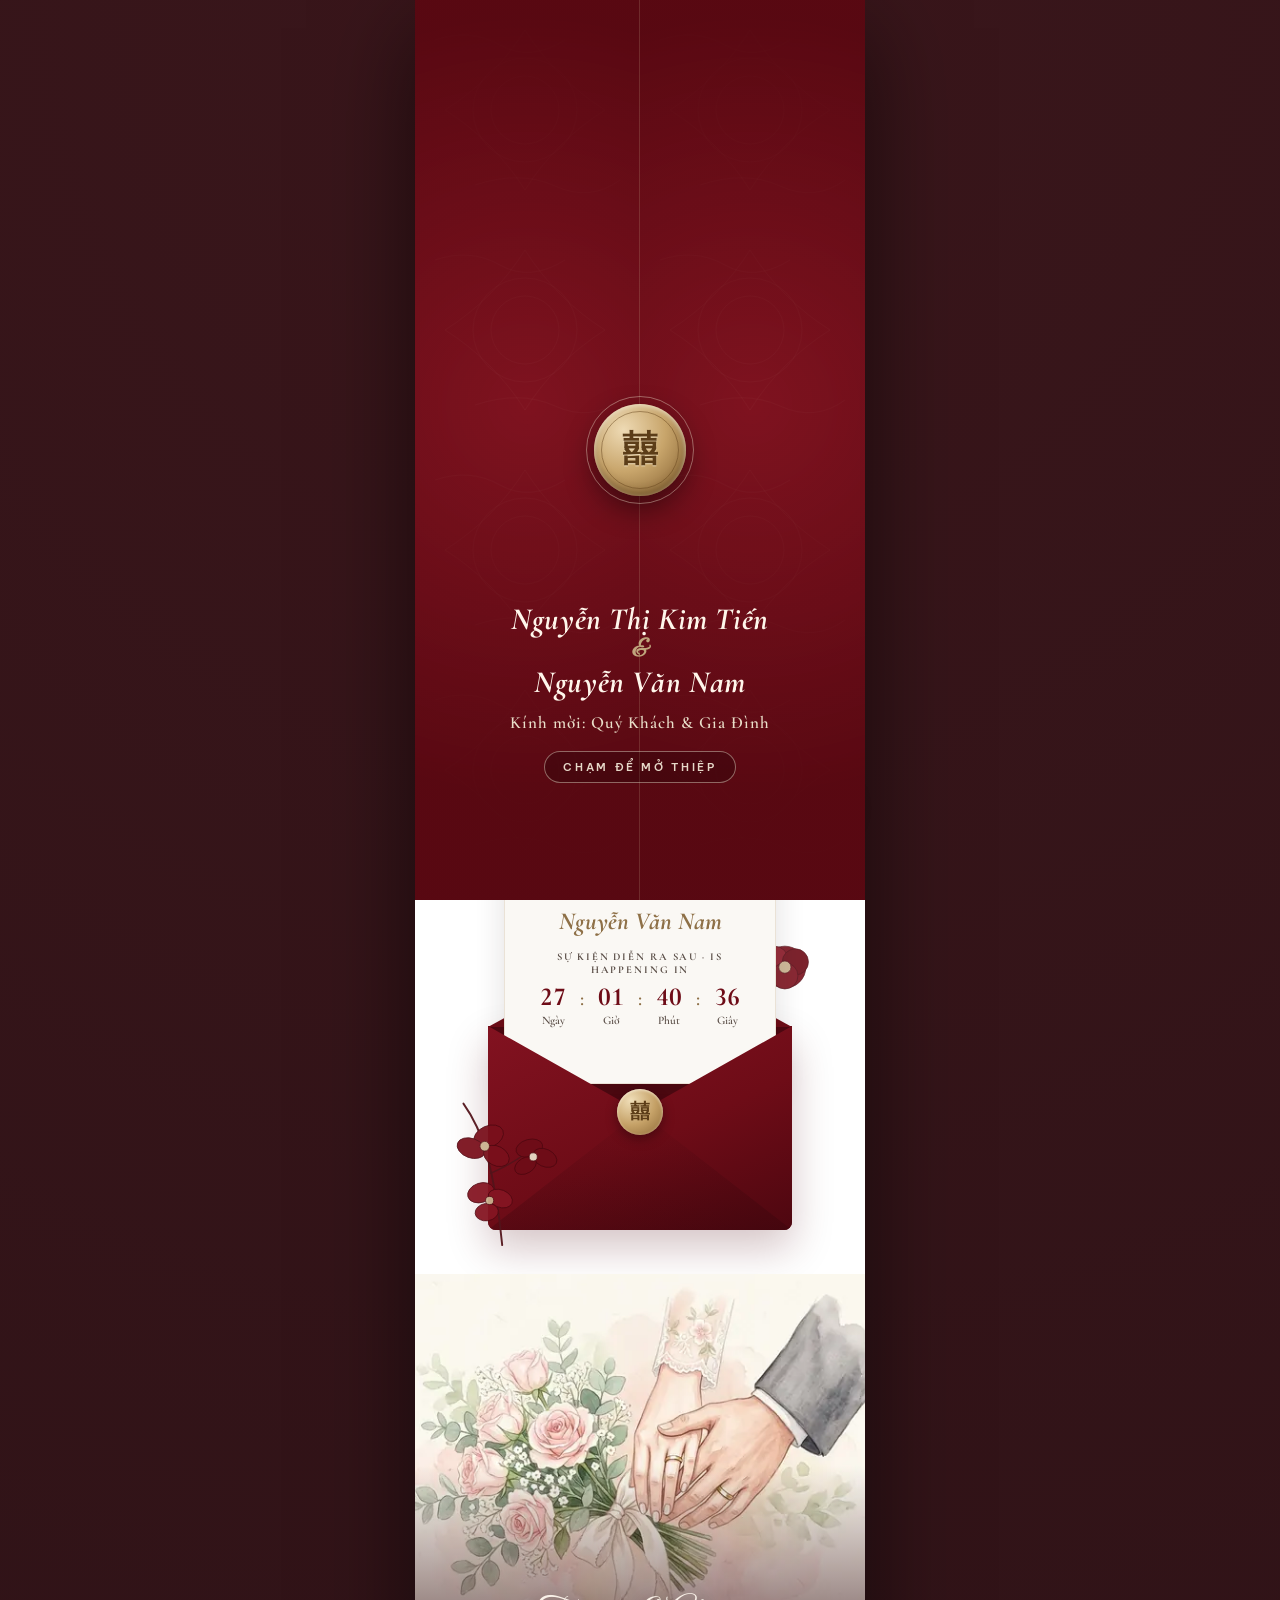
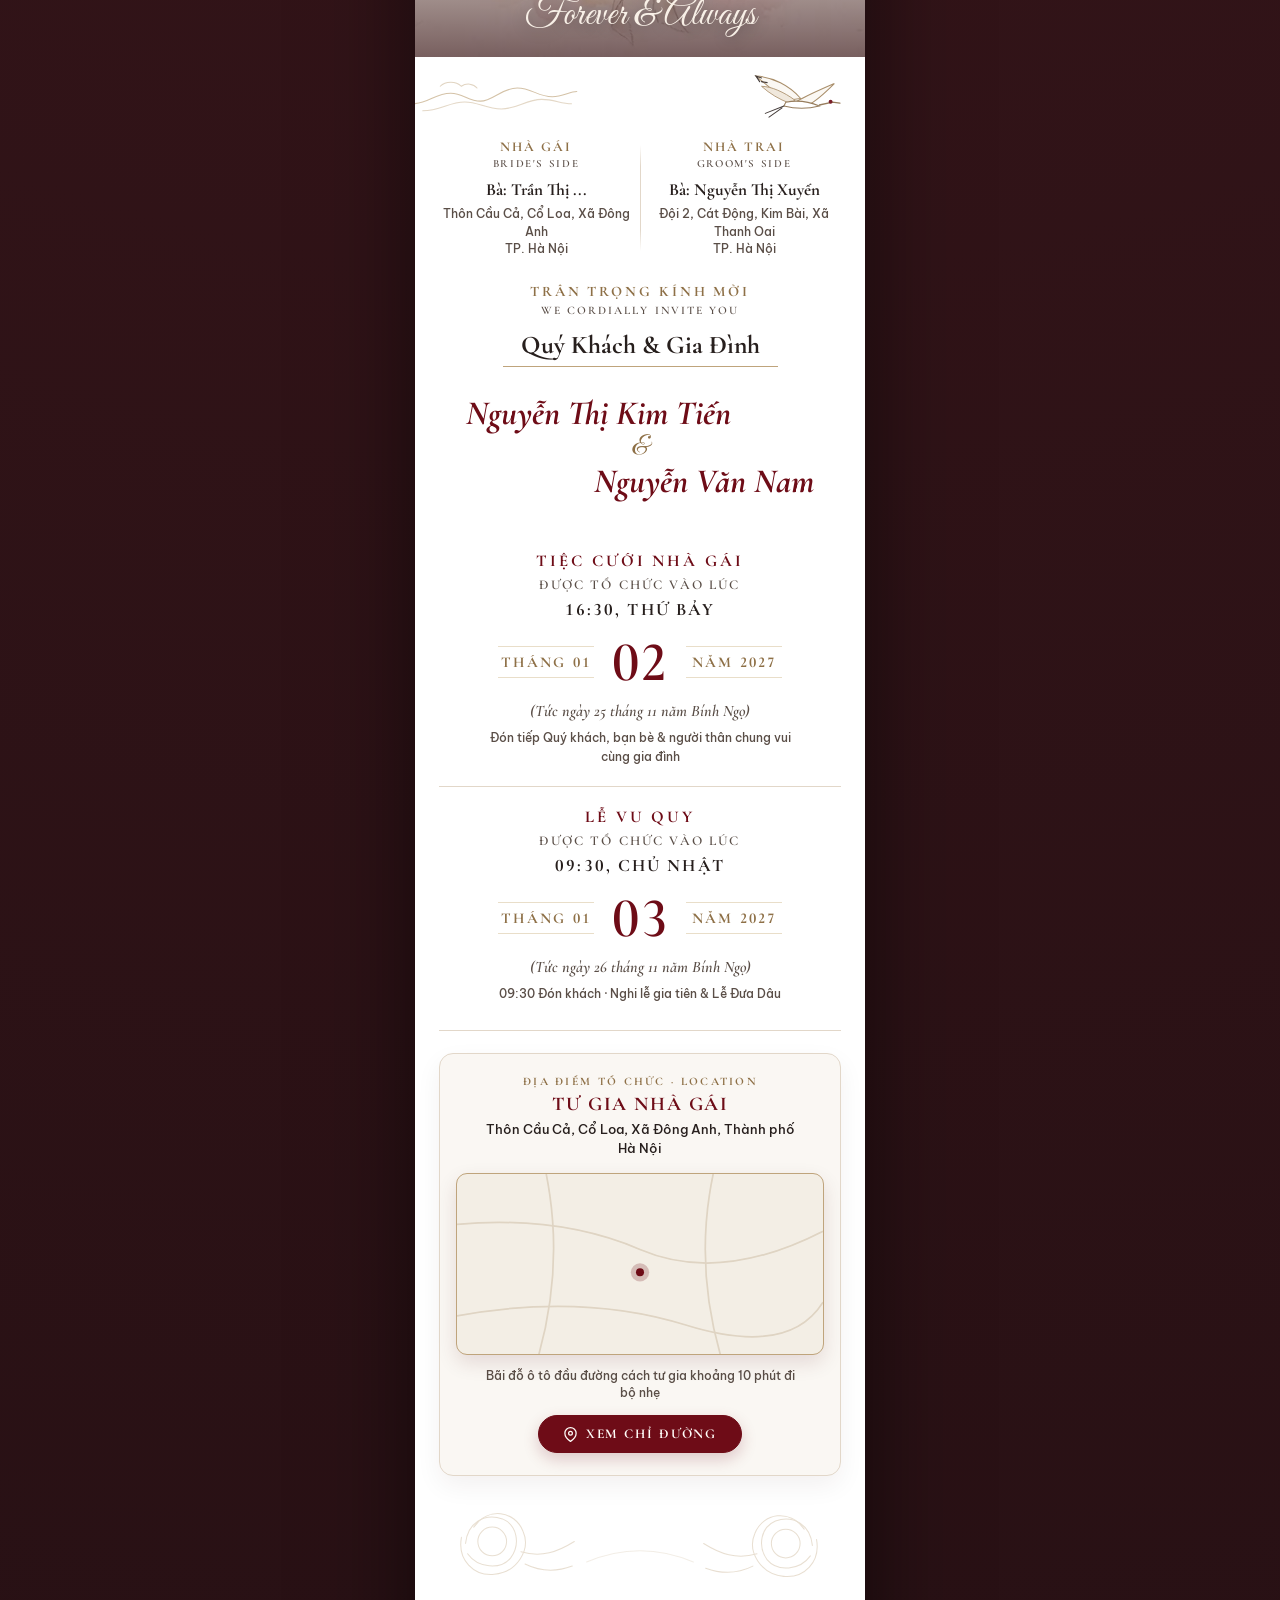
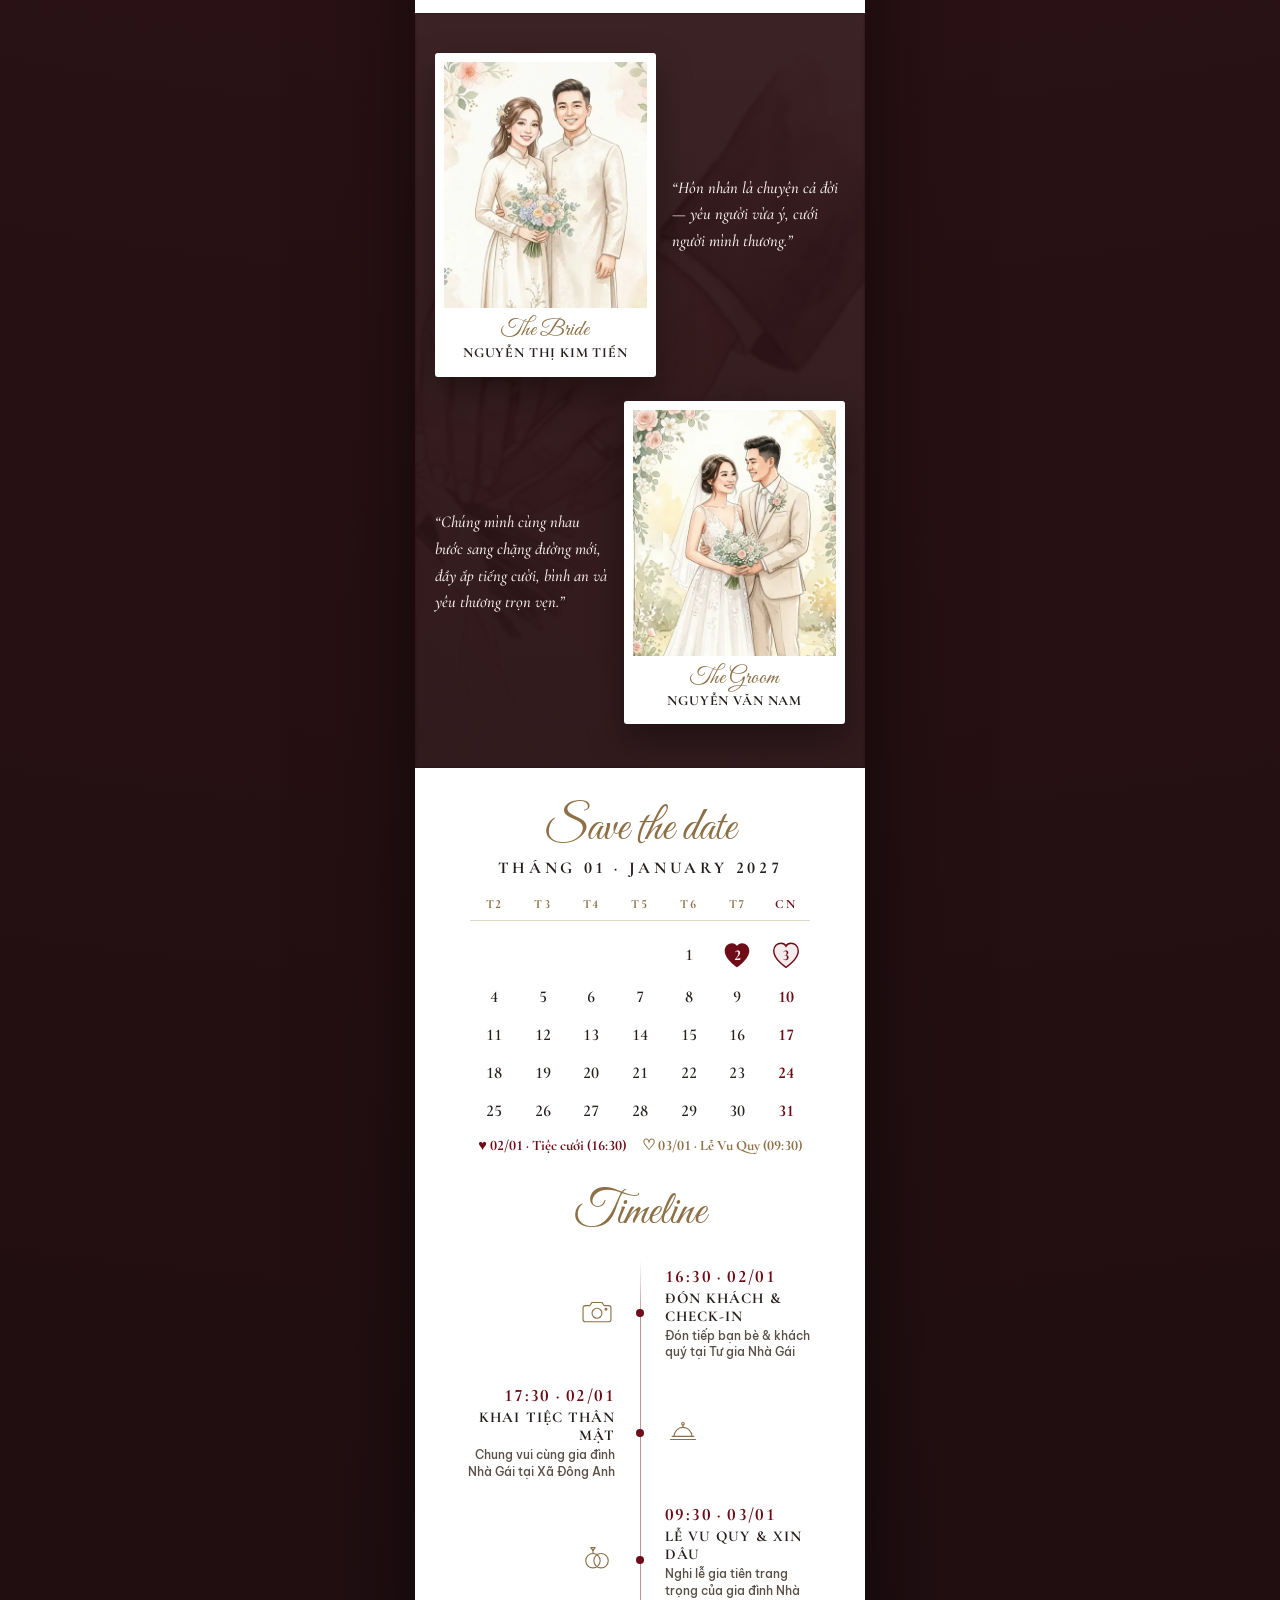
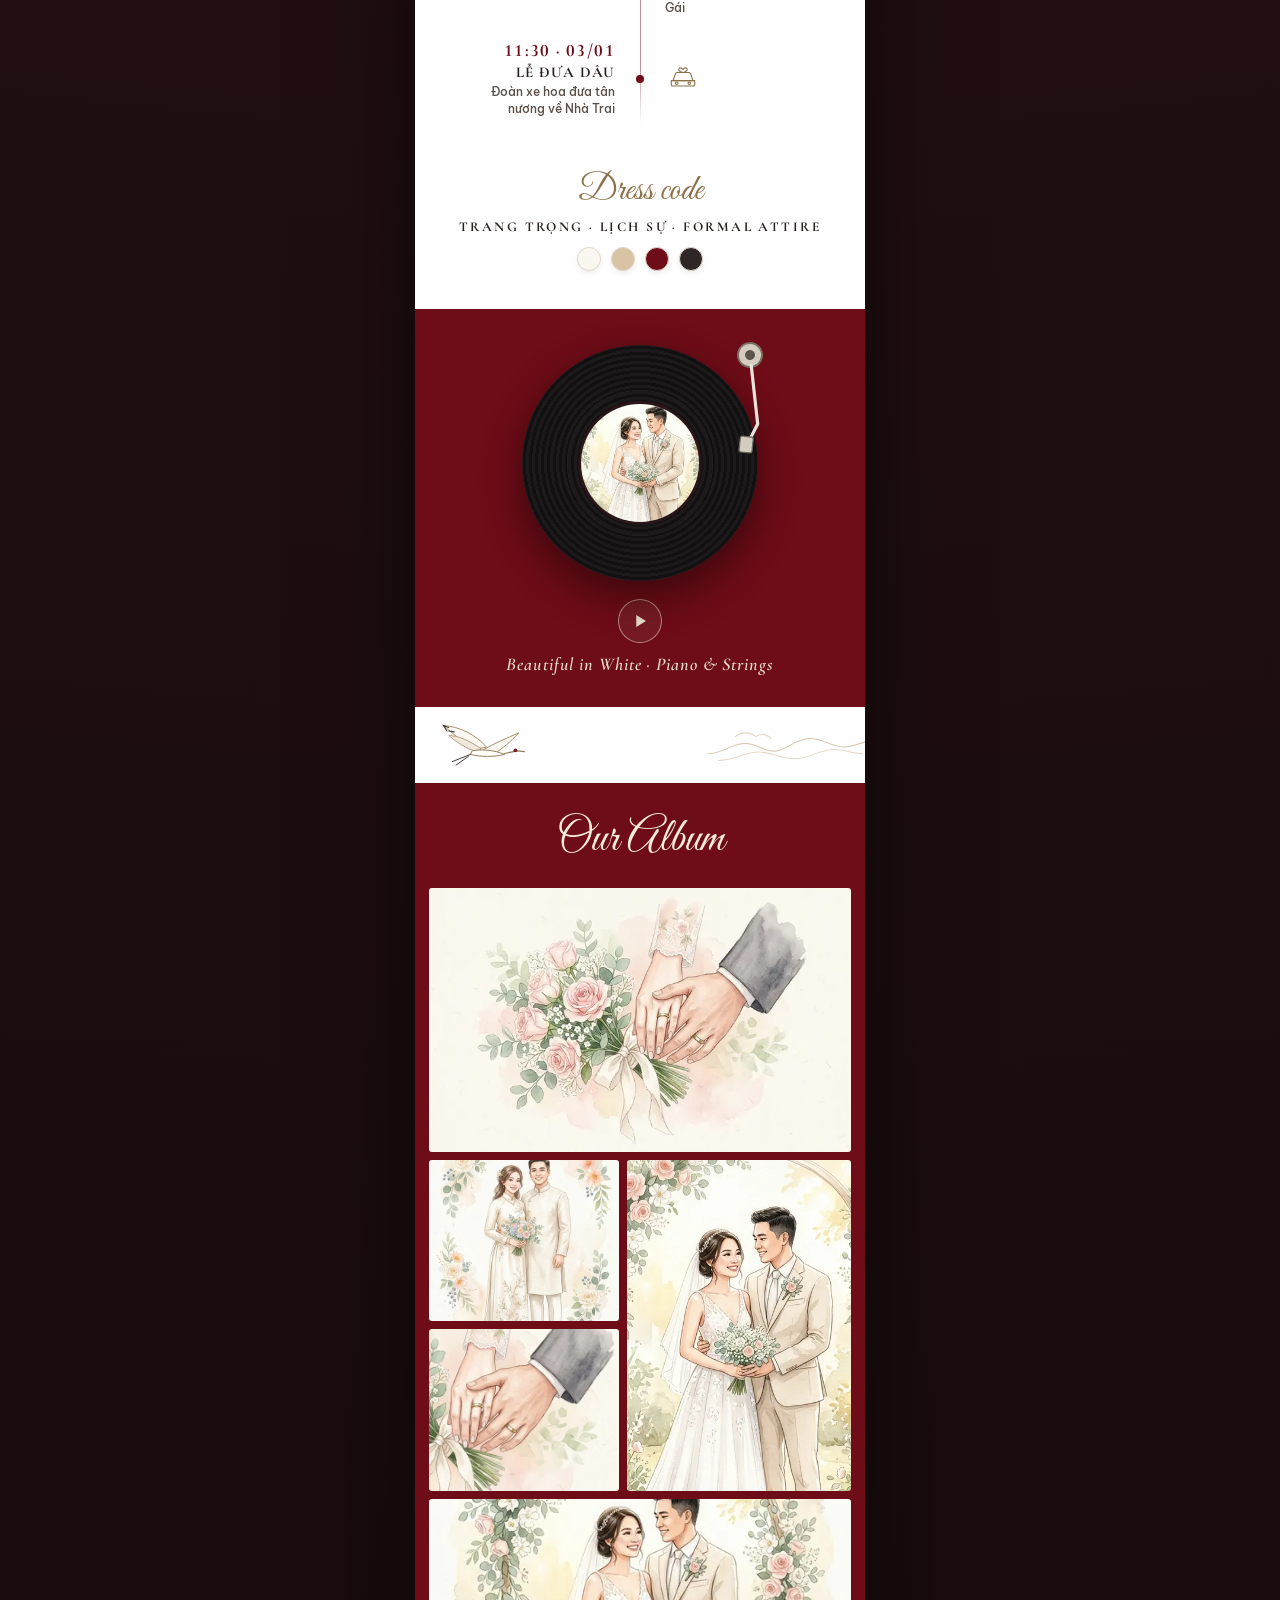
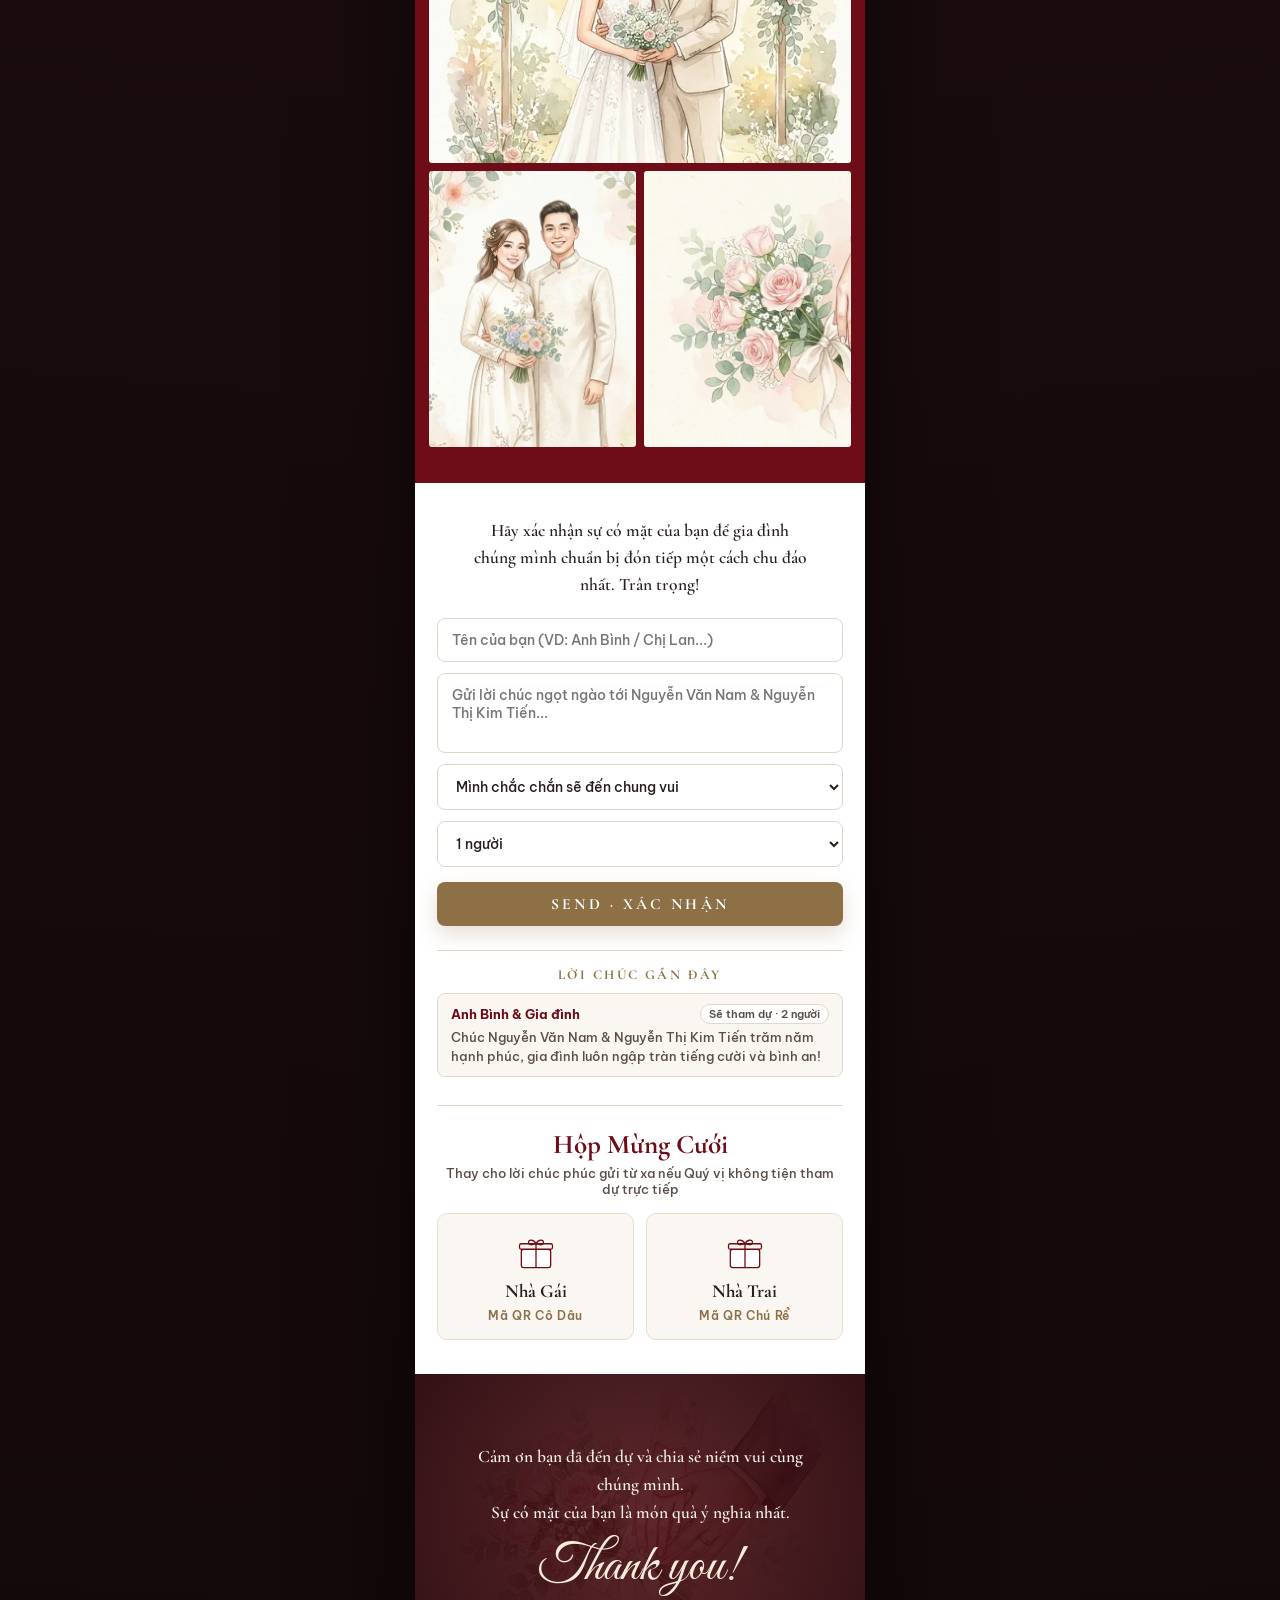
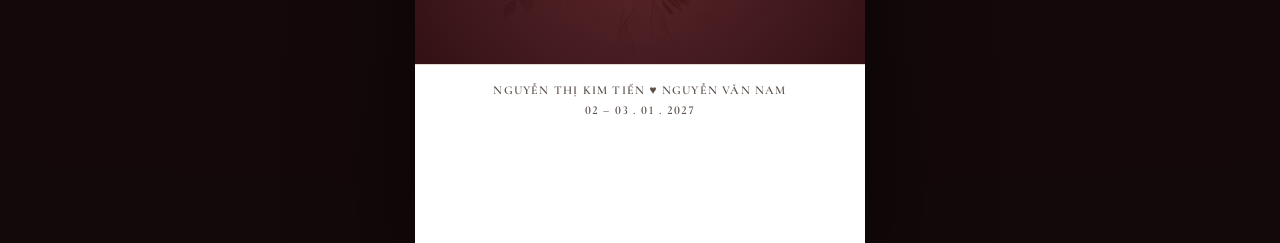
==== commit 814e9479: "Bind custom domain thiepcuoi-vannam-kimtien.com (CNAME & og:image)" ====
--- a/nha-gai/index.html
+++ b/nha-gai/index.html
@@ -12,7 +12,7 @@
   <meta property="og:type" content="website" />
   <meta property="og:title" content="Thiệp Mời Tiệc Cưới Nhà Gái — Nguyễn Thị Kim Tiến & Nguyễn Văn Nam" />
   <meta property="og:description" content="Trân trọng kính mời Quý khách tới dự Tiệc Cưới Nhà Gái lúc 16:30 Thứ Bảy ngày 02/01/2027 & Lễ Vu Quy ngày 03/01/2027 tại Thôn Cầu Cả, Cổ Loa, Đông Anh, TP. Hà Nội." />
-  <meta property="og:image" content="https://namkun96.github.io/thiep-cuoi-vannam-kimtien/og-cover.jpeg" />
+  <meta property="og:image" content="https://thiepcuoi-vannam-kimtien.com/og-cover.jpeg" />
   <meta property="og:image:width" content="1200" />
   <meta property="og:image:height" content="630" />
   <meta property="og:locale" content="vi_VN" />
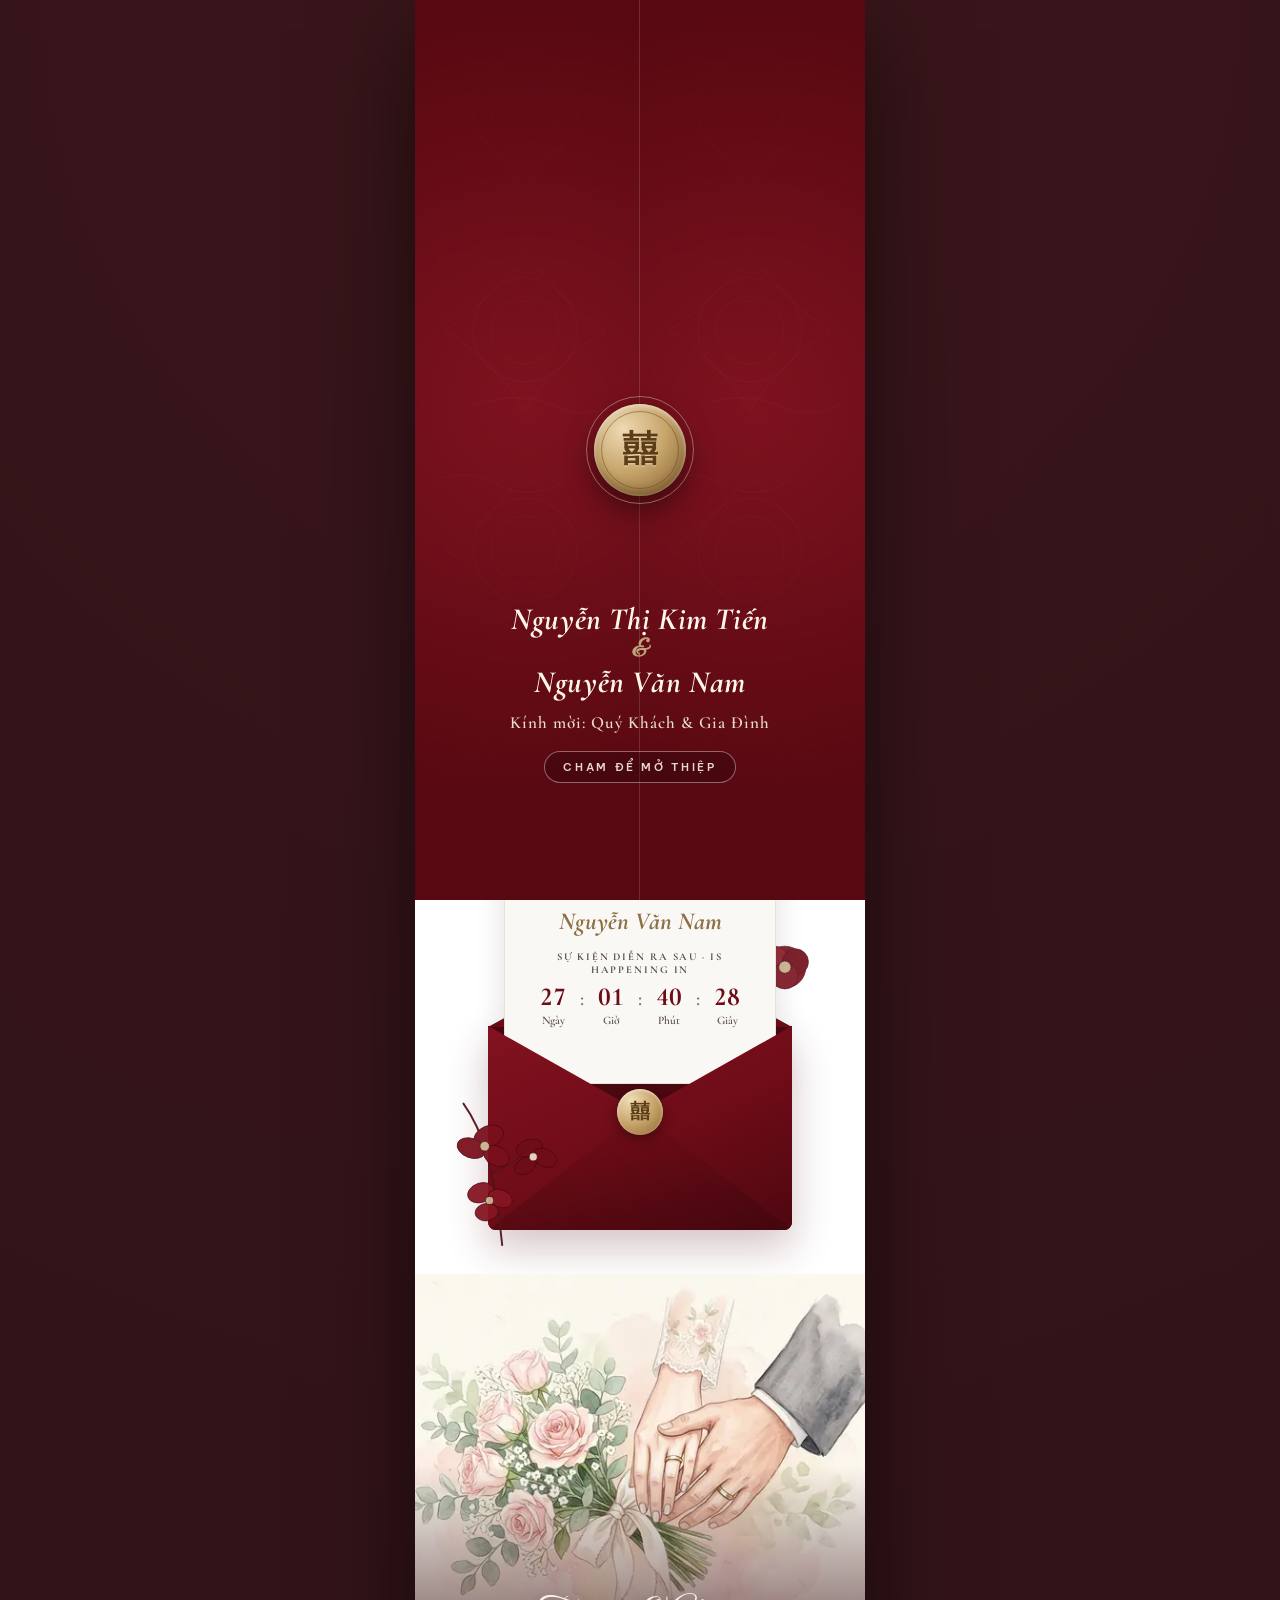
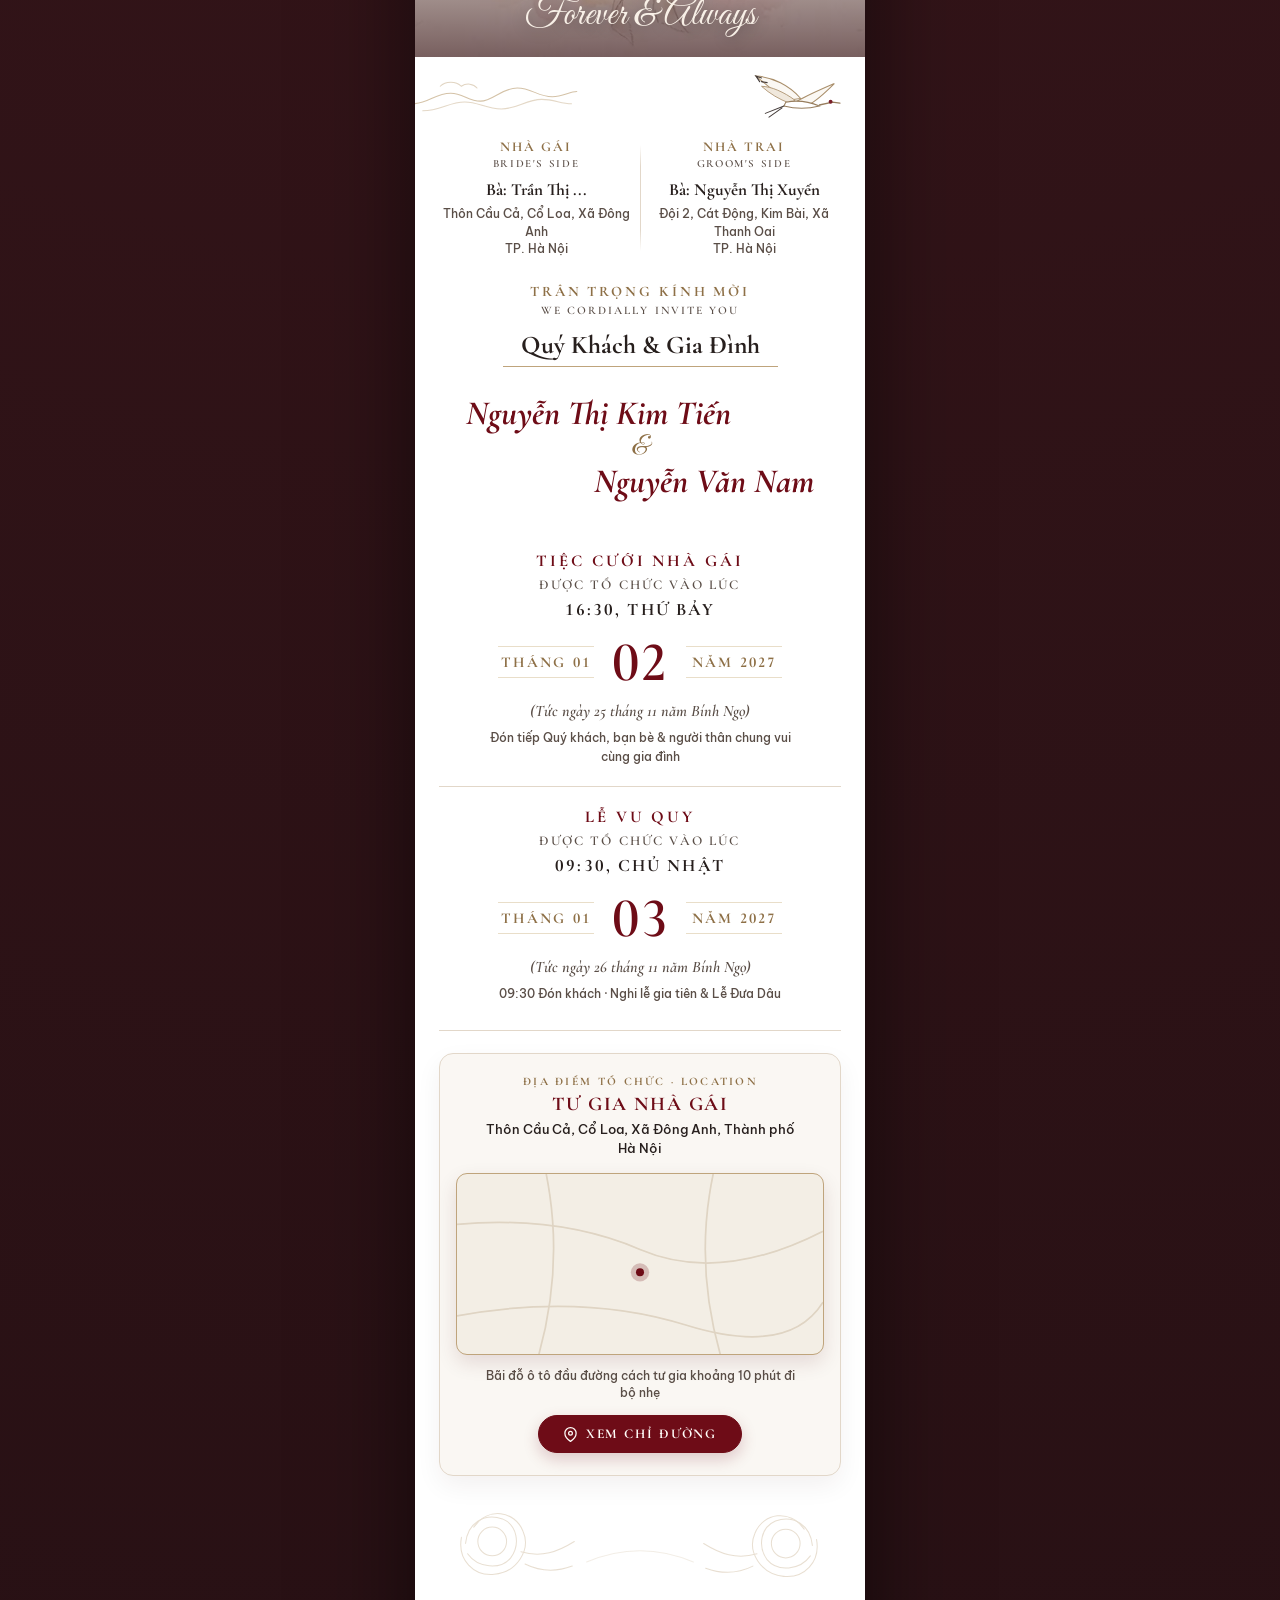
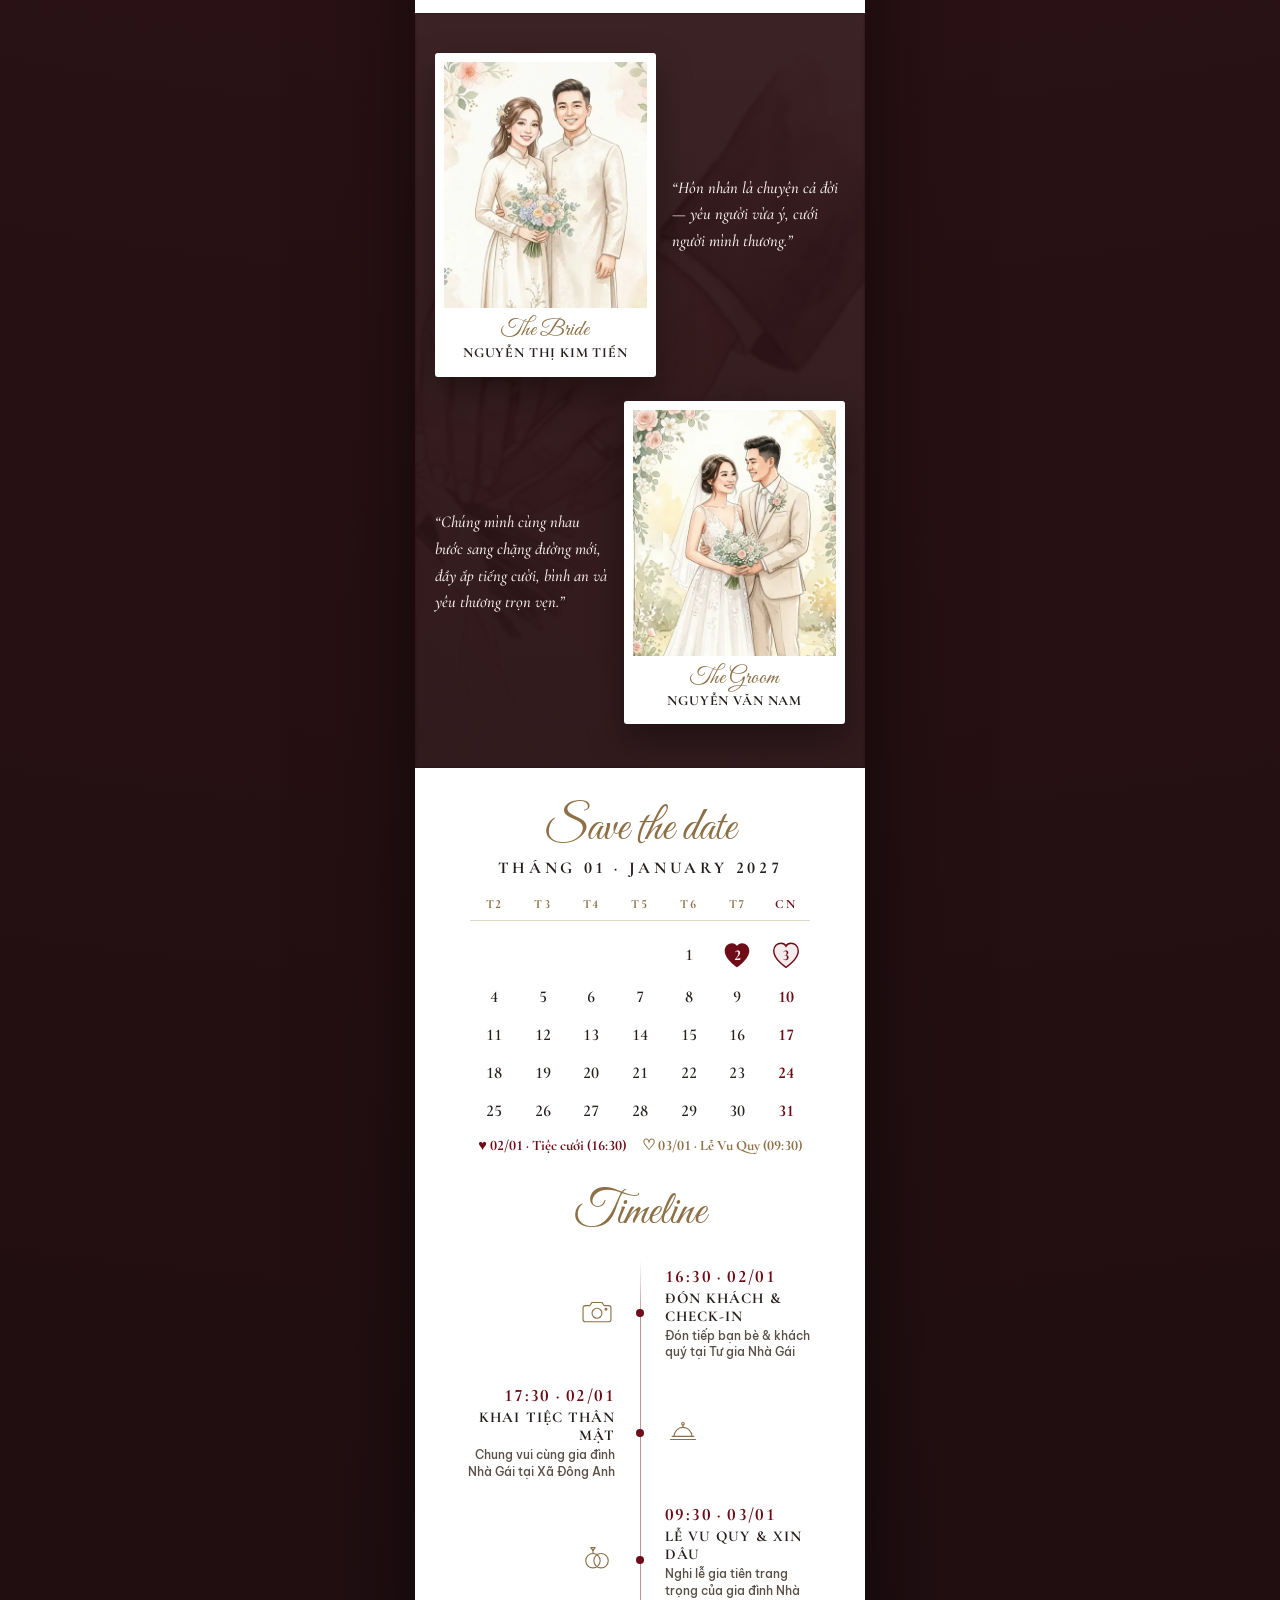
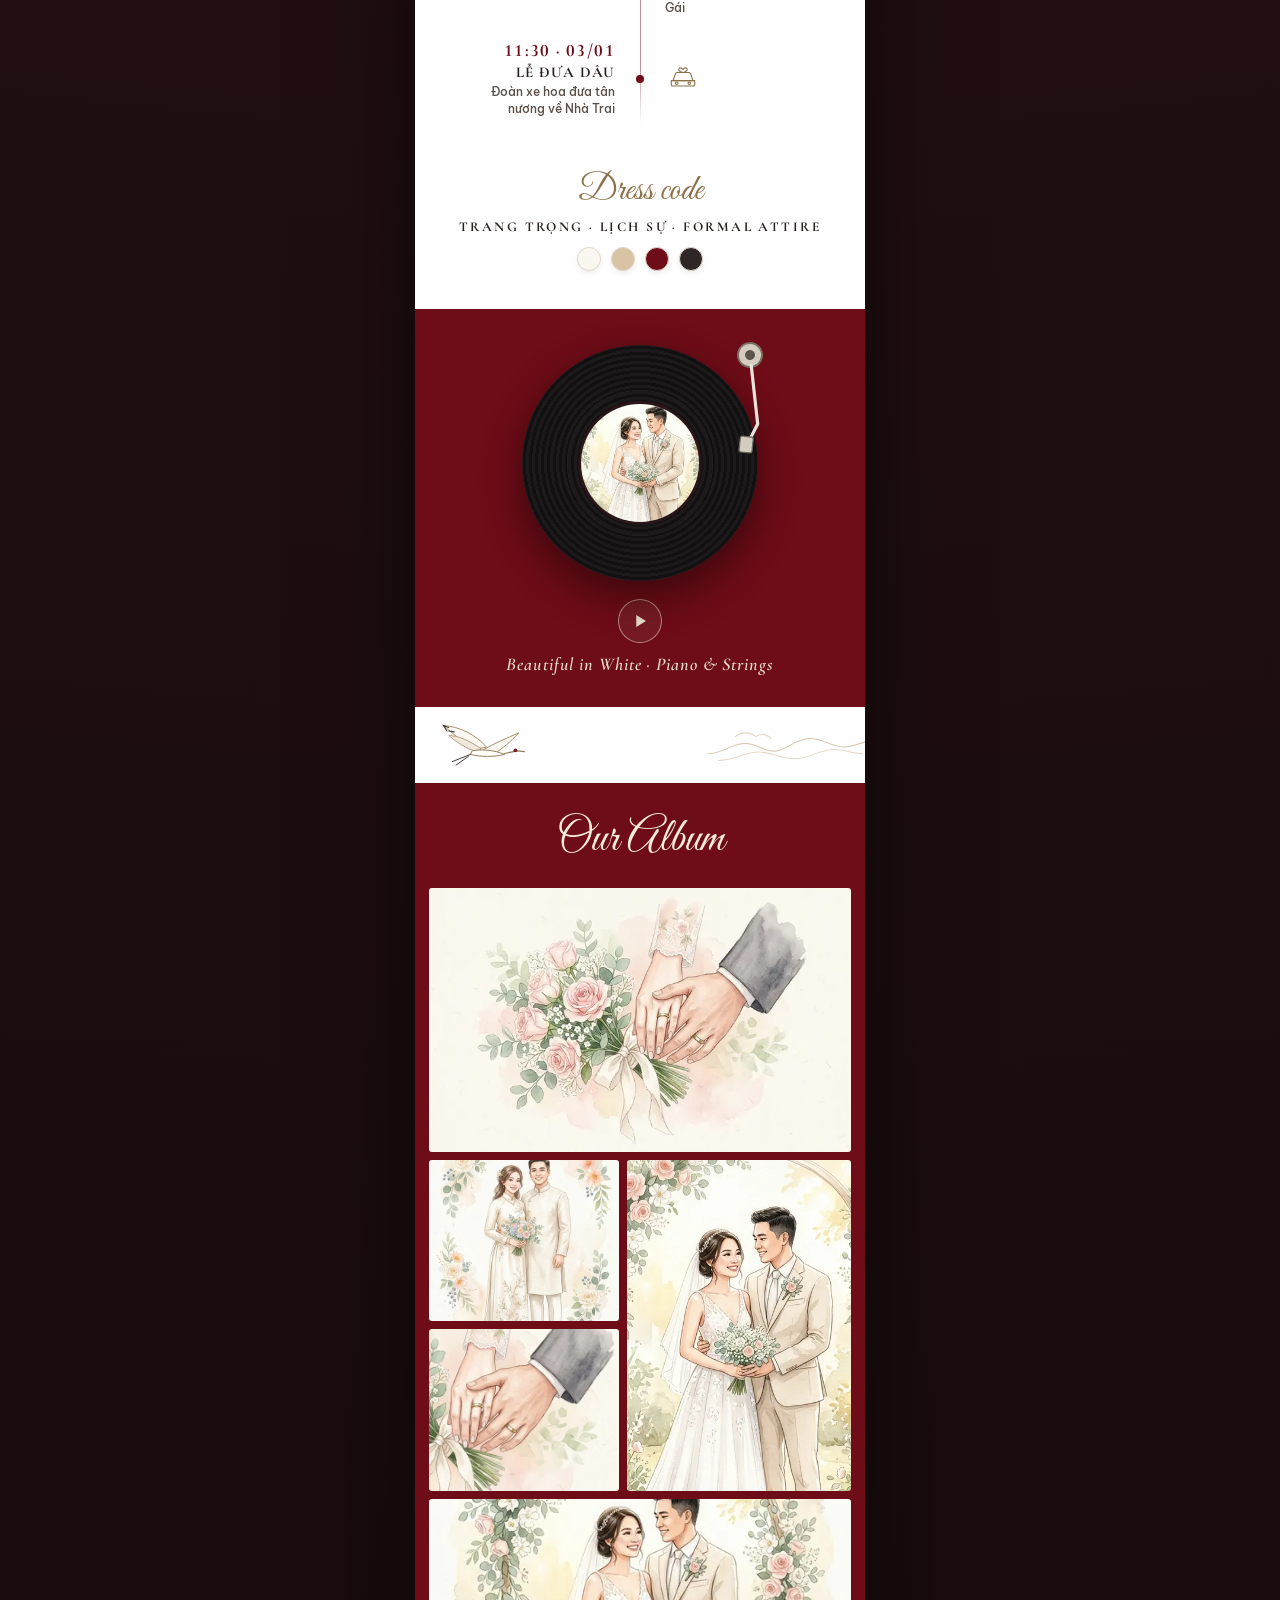
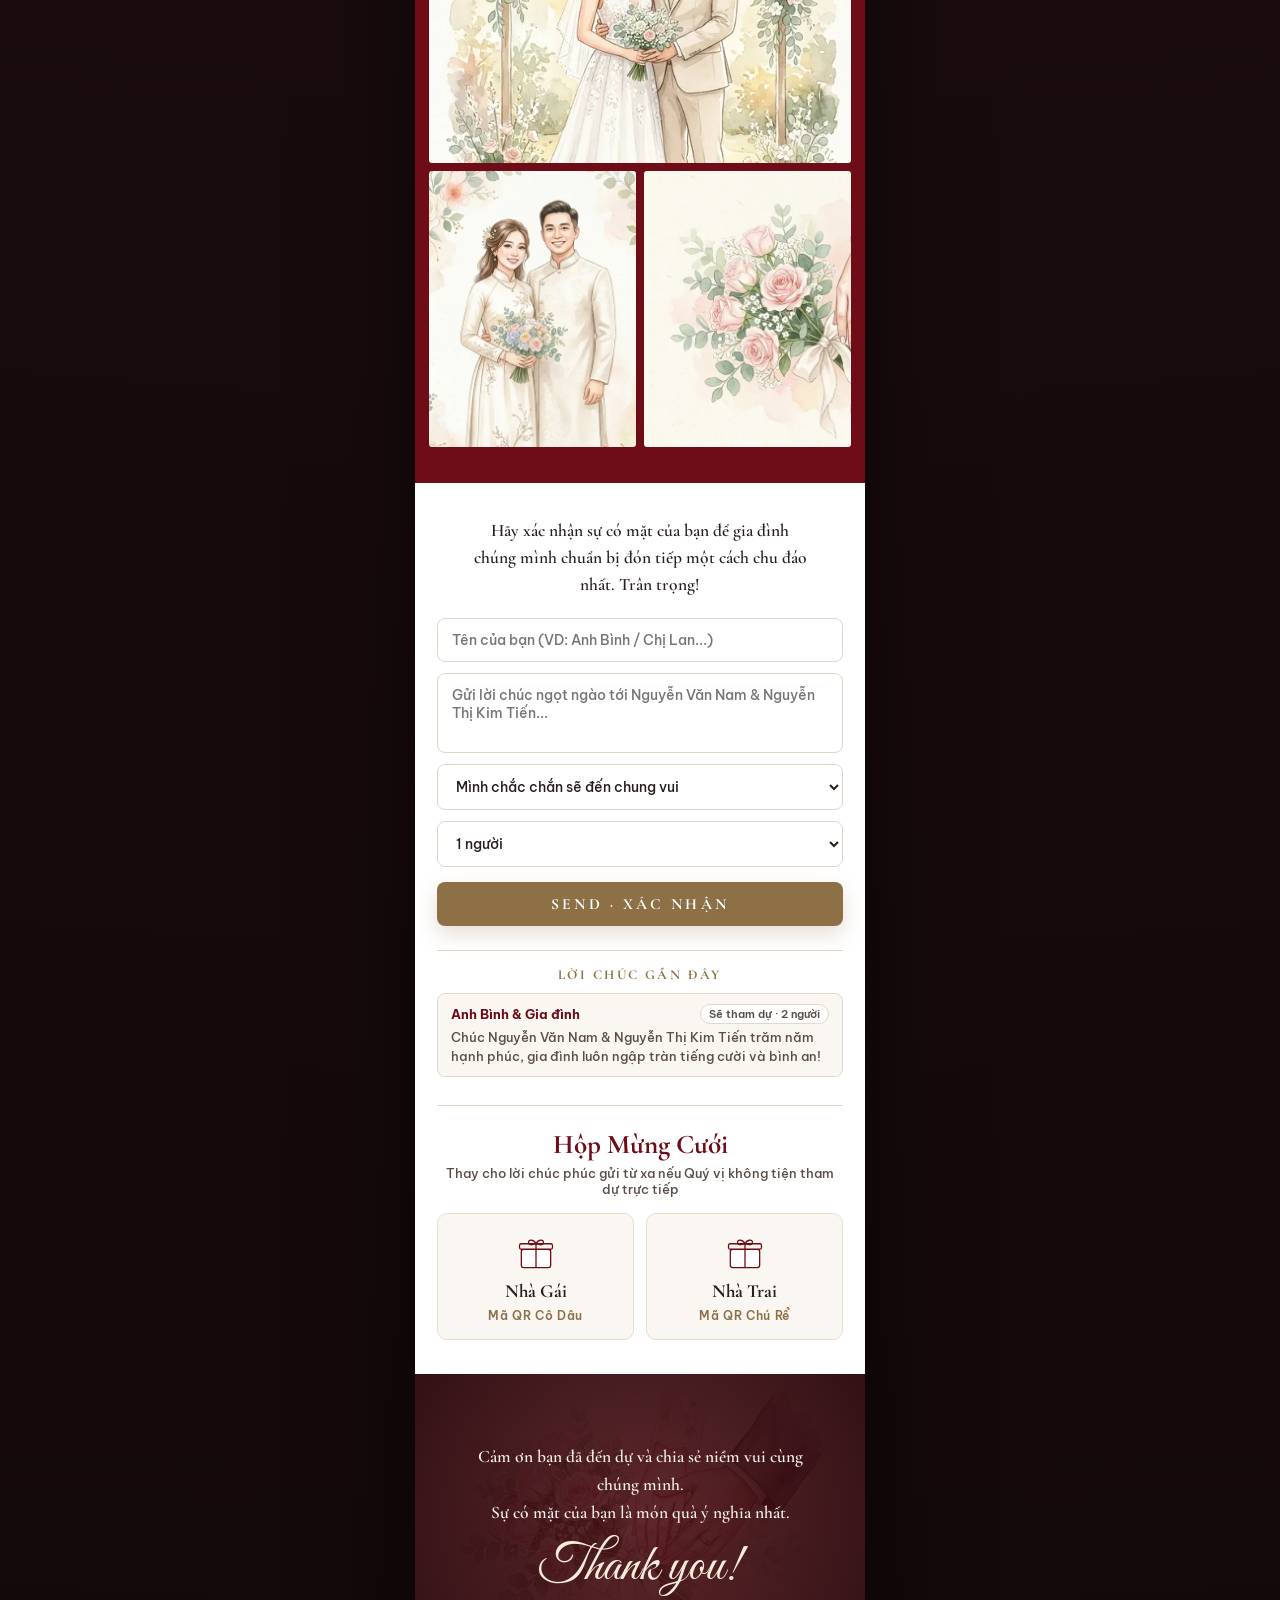
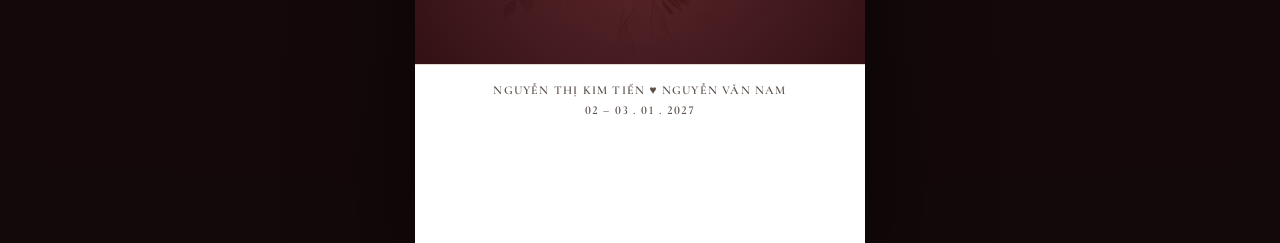
==== commit 4c85e6ea: "Kết nối Google Sheet ghi nhận khách mời 3 link & trang tra cứu phân trang 10 bản ghi" ====
--- a/nha-gai/index.html
+++ b/nha-gai/index.html
@@ -611,7 +611,7 @@
   <!-- TOAST -->
   <div id="toast" class="toast hidden"></div>
 
-  <script src="../assets/wedding-store.js"></script>
-  <script src="../assets/app.js"></script>
+  <script src="../assets/wedding-store.js?v=20261121"></script>
+  <script src="../assets/app.js?v=20261121"></script>
 </body>
 </html>
